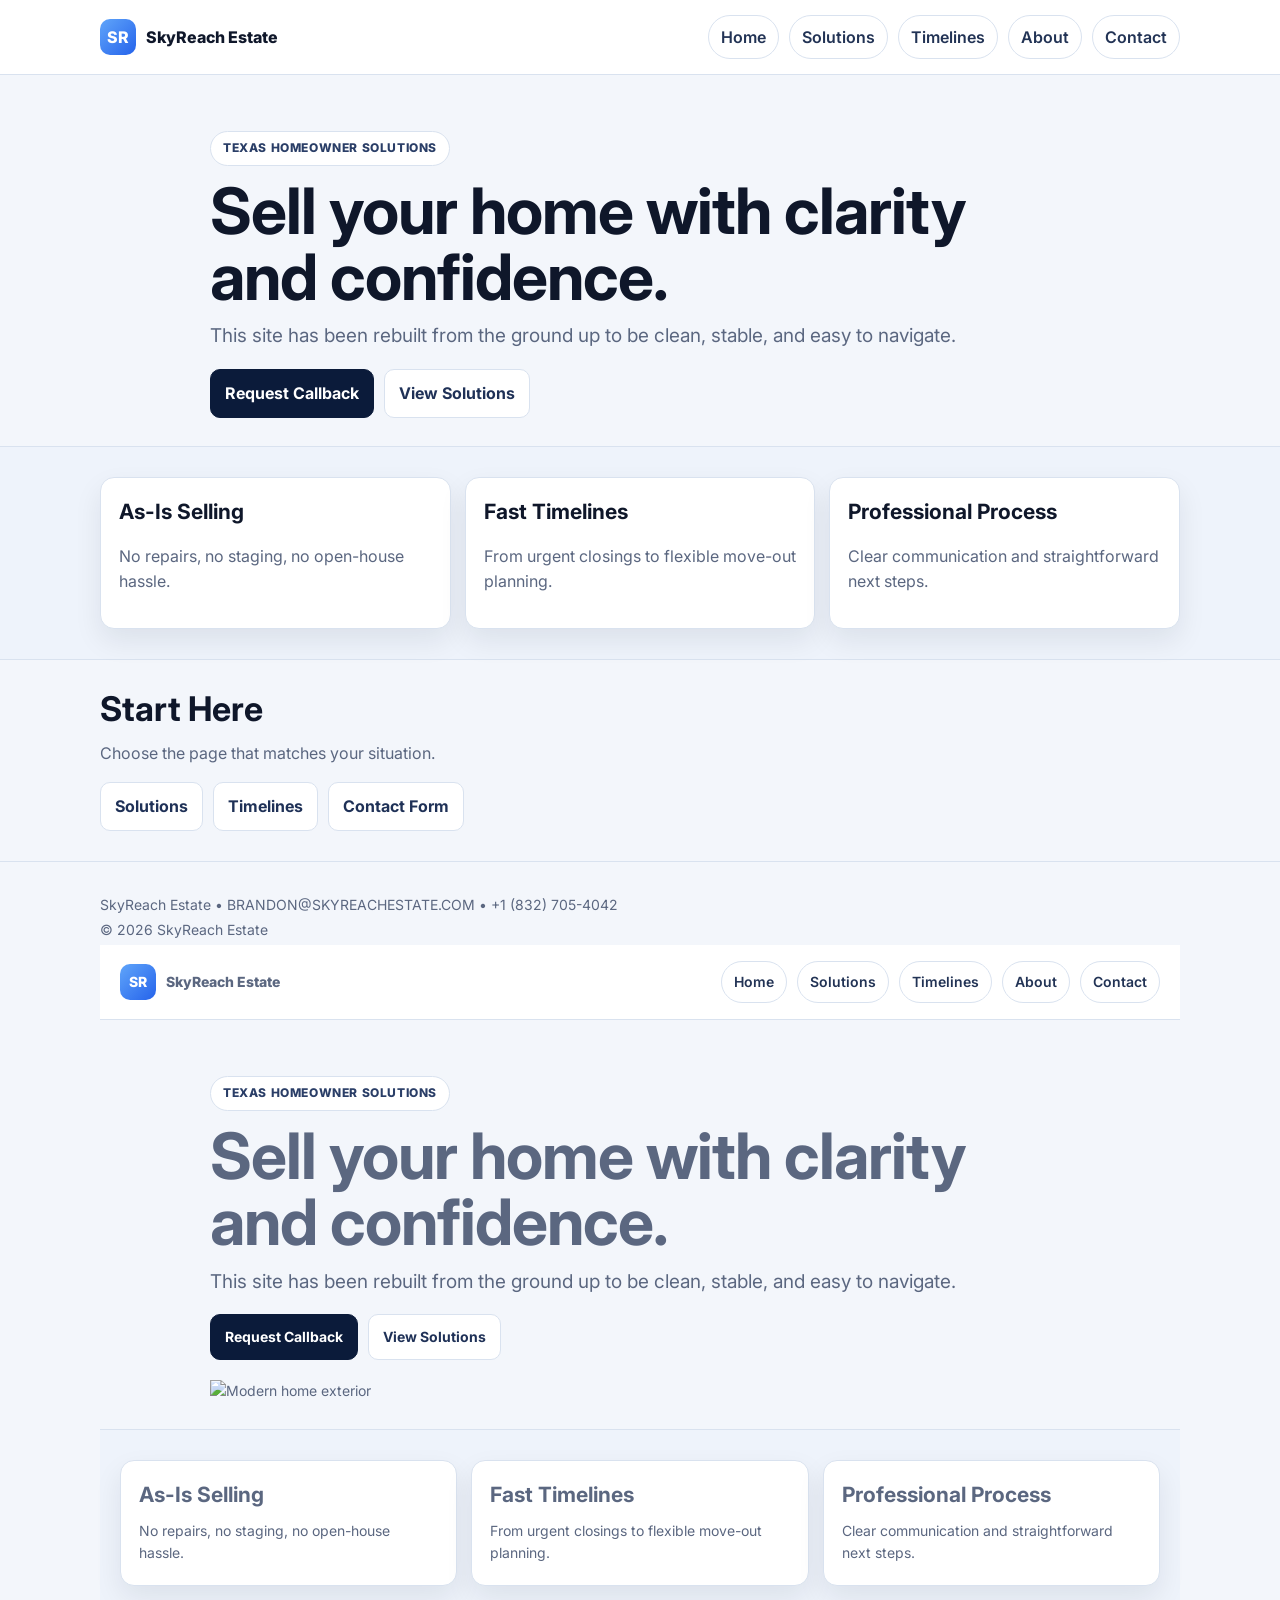
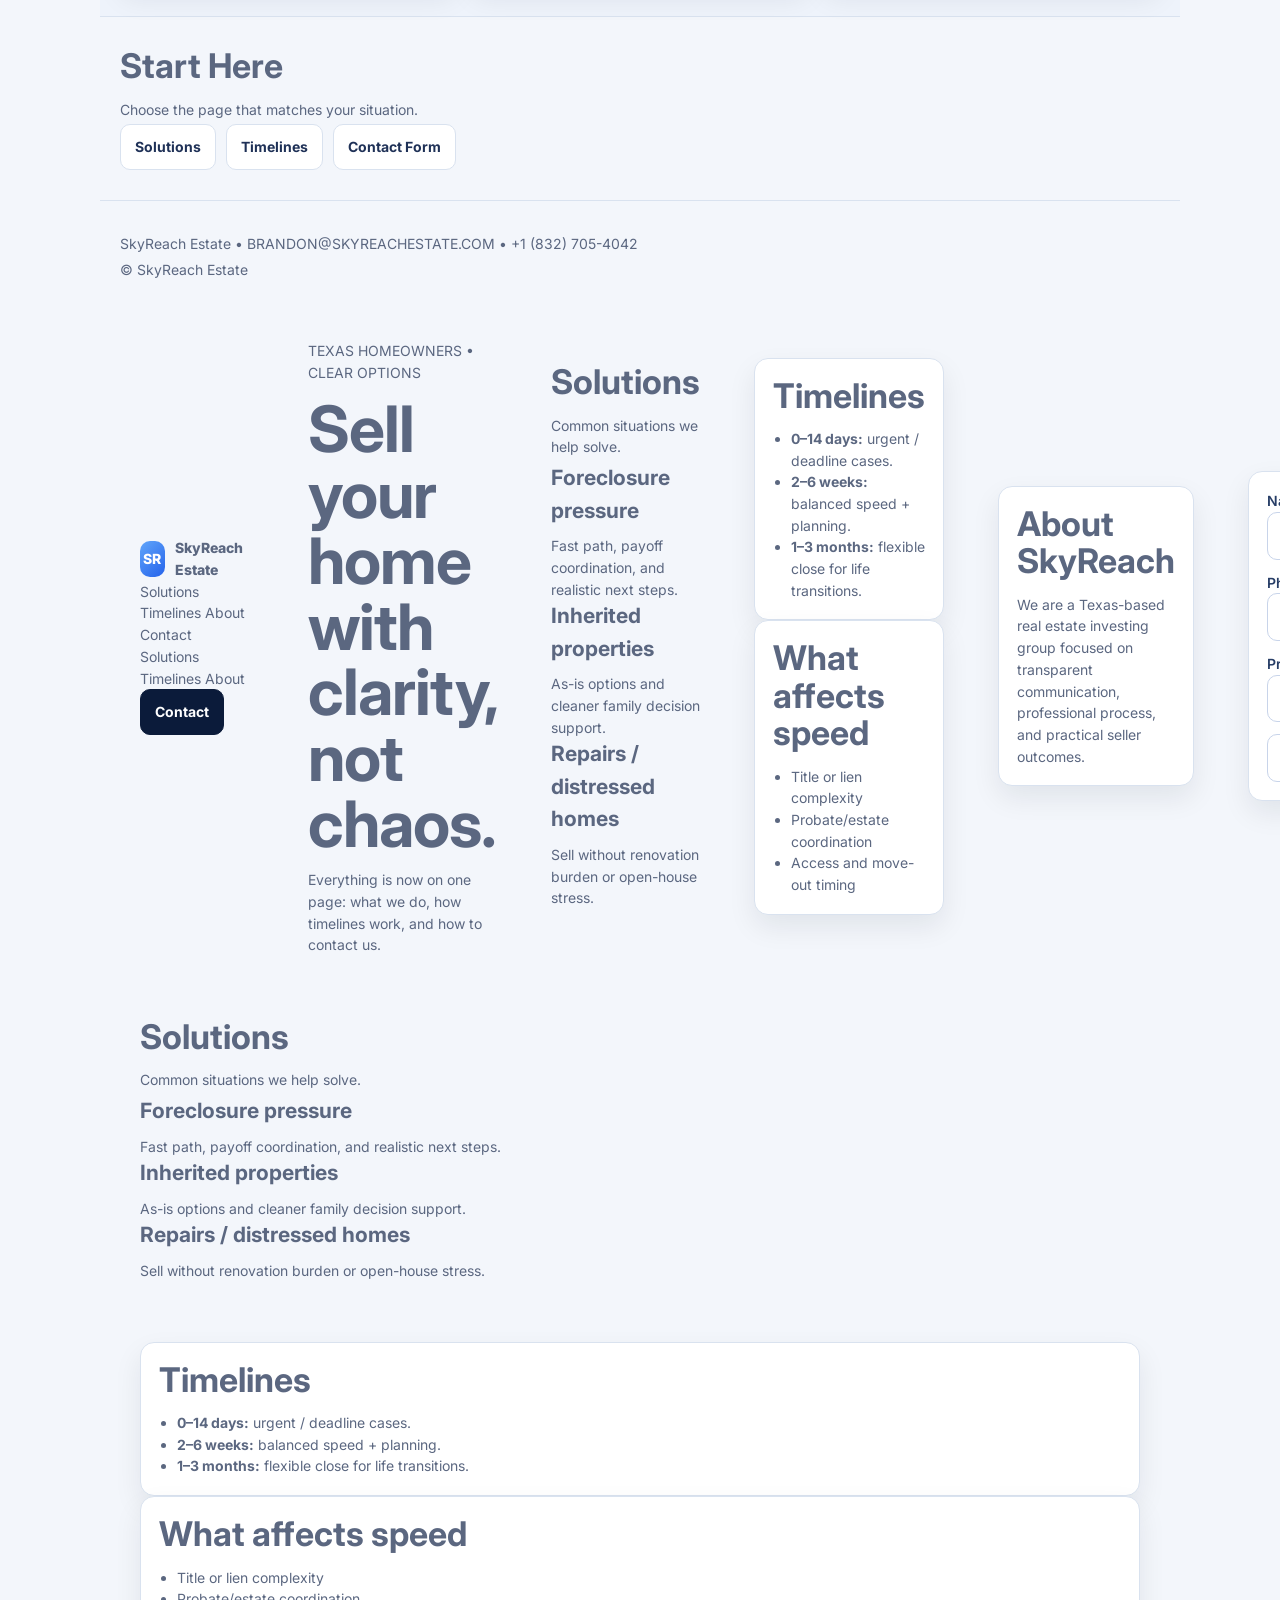
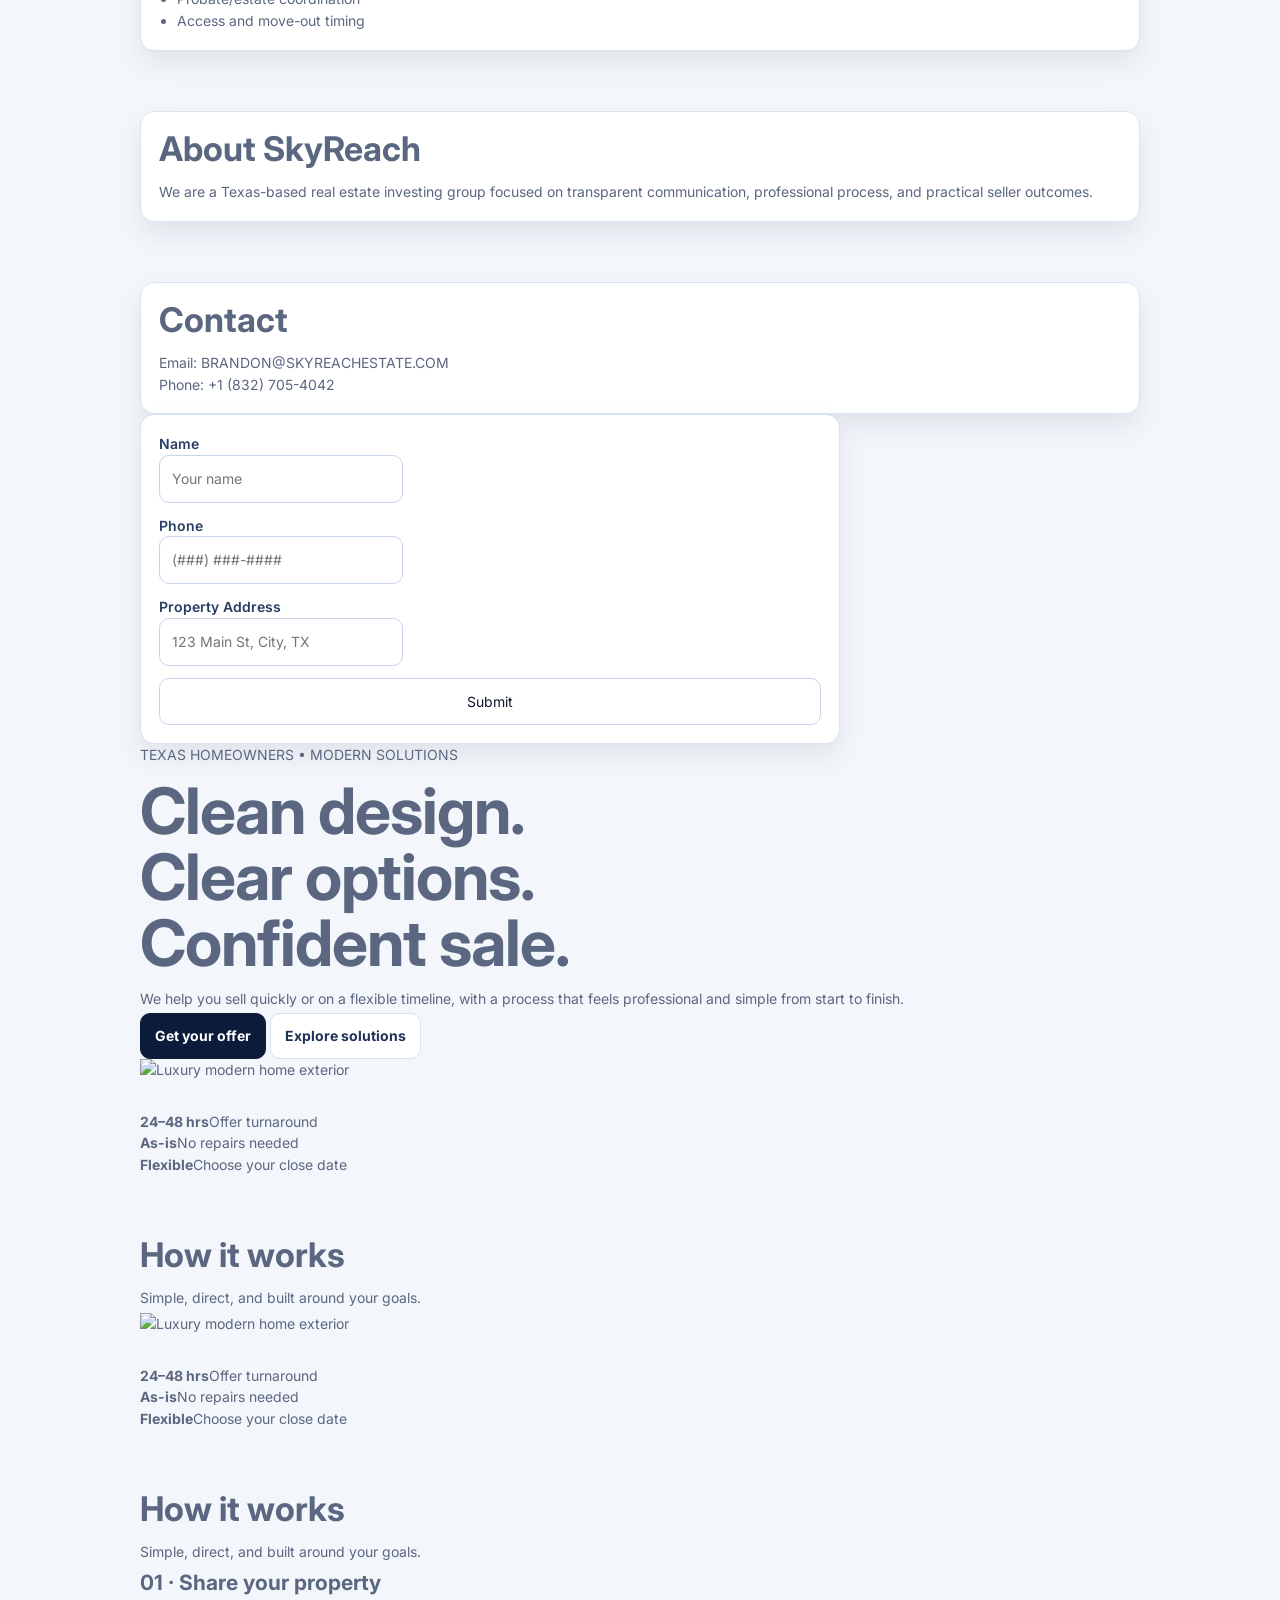
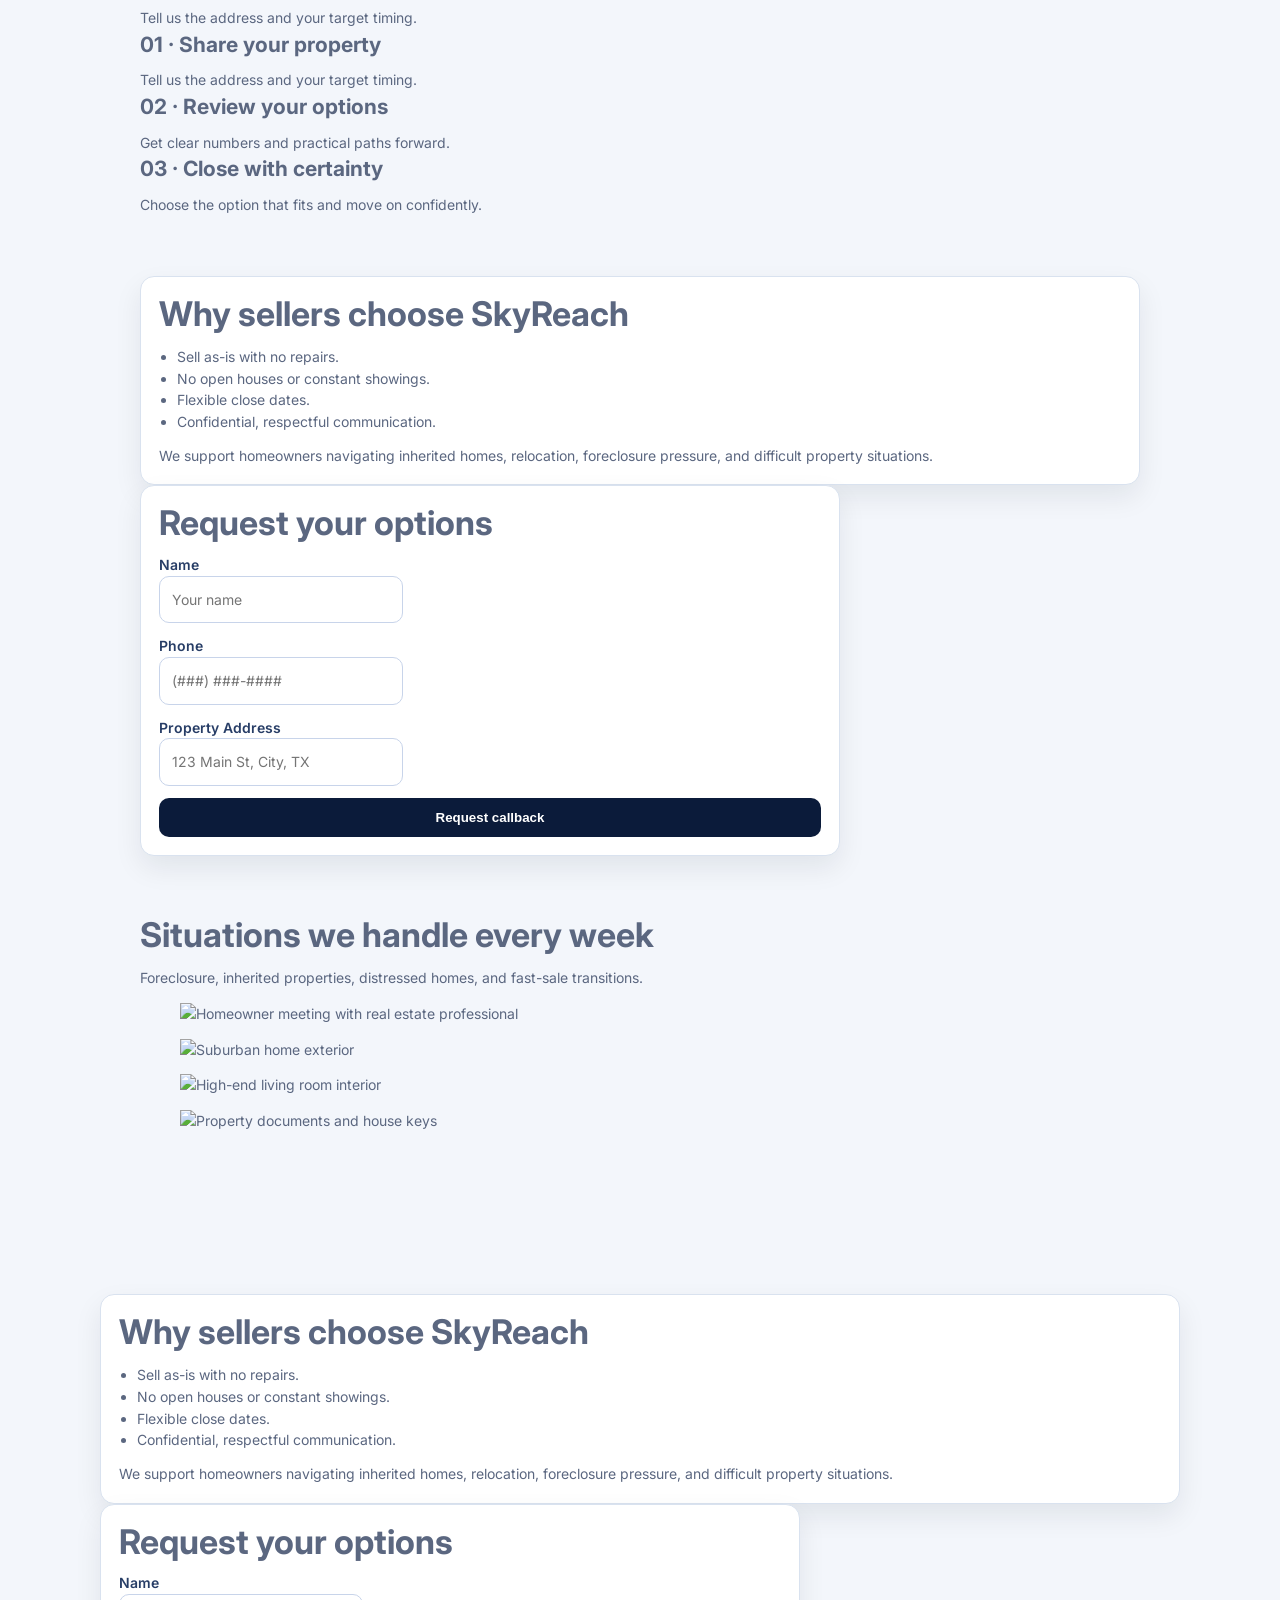
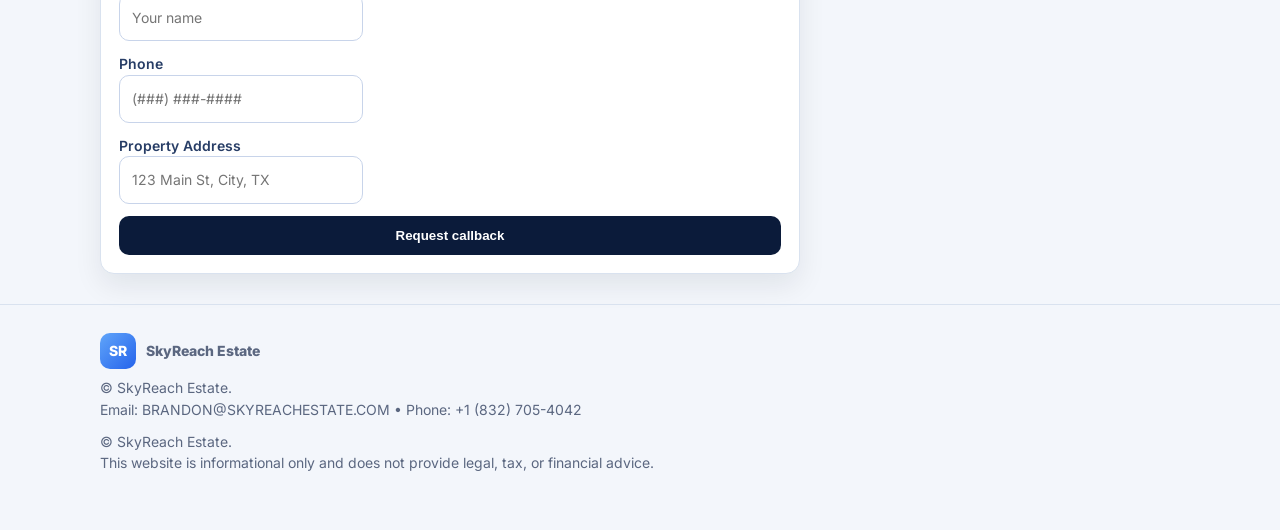
==== index.html @ f084bfe4 "Merge branch 'main' into codex/simplify-navigation-and-enhance-aesthetics-l6brd5" ====
<!doctype html>
<html lang="en">
<head>
  <meta charset="utf-8" />
  <meta name="viewport" content="width=device-width,initial-scale=1" />
  <title>SkyReach Estate | Sell Your Home in Texas</title>
  <meta name="description" content="SkyReach Estate helps Texas homeowners sell with clear options and a professional process." />
  <link rel="stylesheet" href="assets/styles.css" />
</head>
<body>
  <header class="site-header">
    <div class="container nav">
      <a class="brand" href="index.html"><span class="logo">SR</span><span>SkyReach Estate</span></a>
      <nav class="links">
        <a href="index.html">Home</a>
        <a href="solutions.html">Solutions</a>
        <a href="timelines.html">Timelines</a>
        <a href="about.html">About</a>
        <a href="contact.html">Contact</a>
      </nav>
    </div>
  </header>

  <section class="hero">
    <div class="container hero-grid">
      <div>
        <span class="eyebrow">Texas Homeowner Solutions</span>
        <h1>Sell your home with clarity and confidence.</h1>
        <p class="lead">This site has been rebuilt from the ground up to be clean, stable, and easy to navigate.</p>
        <div class="cta" style="margin-top:18px">
          <a class="btn primary" href="contact.html">Request Callback</a>
          <a class="btn" href="solutions.html">View Solutions</a>
        </div>
      </div>
    </div>
  </section>

  <section class="section alt">
    <div class="container grid-3">
      <article class="card"><h3>As-Is Selling</h3><p>No repairs, no staging, no open-house hassle.</p></article>
      <article class="card"><h3>Fast Timelines</h3><p>From urgent closings to flexible move-out planning.</p></article>
      <article class="card"><h3>Professional Process</h3><p>Clear communication and straightforward next steps.</p></article>
    </div>
  </section>

  <section class="section">
    <div class="container">
      <h2>Start Here</h2>
      <p class="sub">Choose the page that matches your situation.</p>
      <div class="cta">
        <a class="btn" href="solutions.html">Solutions</a>
        <a class="btn" href="timelines.html">Timelines</a>
        <a class="btn" href="contact.html">Contact Form</a>
      </div>
    </div>
  </section>

  <footer class="footer">
    <div class="container">
      <p>SkyReach Estate • <a href="mailto:BRANDON@SKYREACHESTATE.COM">BRANDON@SKYREACHESTATE.COM</a> • <a href="tel:+18327054042">+1 (832) 705-4042</a></p>
      <p>© <span id="year"></span> SkyReach Estate</p>
  <link rel="stylesheet" href="assets/styles.css" />
</head>
<body>
  <header class="site-header">
    <div class="container nav">
      <a class="brand" href="index.html"><span class="logo">SR</span><span>SkyReach Estate</span></a>
      <nav class="links">
        <a href="index.html">Home</a>
        <a href="solutions.html">Solutions</a>
        <a href="timelines.html">Timelines</a>
        <a href="about.html">About</a>
        <a href="contact.html">Contact</a>
      </nav>
    </div>
  </header>

  <section class="hero">
    <div class="container hero-grid">
      <div>
        <span class="eyebrow">Texas Homeowner Solutions</span>
        <h1>Sell your home with clarity and confidence.</h1>
        <p class="lead">This site has been rebuilt from the ground up to be clean, stable, and easy to navigate.</p>
        <div class="cta" style="margin-top:18px">
          <a class="btn primary" href="contact.html">Request Callback</a>
          <a class="btn" href="solutions.html">View Solutions</a>
        </div>
      </div>
      <img class="hero-photo" src="https://images.unsplash.com/photo-1600607687920-4e2a09cf159d?auto=format&fit=crop&w=1600&q=80" alt="Modern home exterior" />
    </div>
  </section>

  <section class="section alt">
    <div class="container grid-3">
      <article class="card"><h3>As-Is Selling</h3><p>No repairs, no staging, no open-house hassle.</p></article>
      <article class="card"><h3>Fast Timelines</h3><p>From urgent closings to flexible move-out planning.</p></article>
      <article class="card"><h3>Professional Process</h3><p>Clear communication and straightforward next steps.</p></article>
    </div>
  </section>

  <section class="section">
    <div class="container">
      <h2>Start Here</h2>
      <p class="sub">Choose the page that matches your situation.</p>
      <div class="cta">
        <a class="btn" href="solutions.html">Solutions</a>
        <a class="btn" href="timelines.html">Timelines</a>
        <a class="btn" href="contact.html">Contact Form</a>
      </div>
    </div>
  </section>

  <footer class="footer">
    <div class="container">
      <p>SkyReach Estate • <a href="mailto:BRANDON@SKYREACHESTATE.COM">BRANDON@SKYREACHESTATE.COM</a> • <a href="tel:+18327054042">+1 (832) 705-4042</a></p>
      <p>© <span id="year"></span> SkyReach Estate</p>
  <title>SkyReach Estate | One-Page Home Selling Solutions</title>
  <meta name="description" content="SkyReach Estate helps Texas homeowners with clear one-page guidance for selling, timelines, and contact." />
  <link rel="stylesheet" href="assets/styles.css" />
</head>
<body class="onepage">

  <title>SkyReach Estate | Modern Home Selling in Texas</title>
  <meta name="description" content="SkyReach Estate helps Texas homeowners sell with a modern, clear process and flexible timelines." />
  <link rel="preconnect" href="https://fonts.googleapis.com">
  <link rel="preconnect" href="https://fonts.gstatic.com" crossorigin>
  <link href="https://fonts.googleapis.com/css2?family=Manrope:wght@400;600;700;800&display=swap" rel="stylesheet">
  <link rel="stylesheet" href="assets/styles.css" />
</head>

<body class="home-luxe">
  <div class="nav">
    <div class="container nav-inner">
      <a class="brand" href="#top">
        <div class="logo">SR</div>
        <div>SkyReach Estate</div>
      </a>
      <div class="nav-links onepage-links">
        <a class="pill" href="#solutions">Solutions</a>
        <a class="pill" href="#timelines">Timelines</a>
        <a class="pill" href="#about">About</a>
        <a class="pill" href="#contact">Contact</a>
      <div class="nav-links">
        <a class="pill" href="solutions.html">Solutions</a>
        <a class="pill" href="timelines.html">Timelines</a>
        <a class="pill" href="about.html">About</a>
        <a class="btn primary" href="contact.html">Contact</a>
      </div>
    </div>
  </div>

  <header class="hero" id="top">
    <div class="container onepage-hero">
      <div class="fade-in">
        <div class="kicker"><span class="kicker-dot"></span> TEXAS HOMEOWNERS • CLEAR OPTIONS</div>
        <h1>Sell your home with clarity, not chaos.</h1>
        <p class="sub">Everything is now on one page: what we do, how timelines work, and how to contact us.</p>
      </div>
    </div>
  </header>

<section class="section" id="solutions">
    <div class="container">
      <div class="section-title"><div><h2>Solutions</h2><p>Common situations we help solve.</p></div></div>
      <div class="cards">
        <div class="tile fade-in"><h3>Foreclosure pressure</h3><div class="meta">Fast path, payoff coordination, and realistic next steps.</div></div>
        <div class="tile fade-in"><h3>Inherited properties</h3><div class="meta">As-is options and cleaner family decision support.</div></div>
        <div class="tile fade-in"><h3>Repairs / distressed homes</h3><div class="meta">Sell without renovation burden or open-house stress.</div></div>
      </div>
    </div>
  </section>

  <section class="section" id="timelines">
    <div class="container split">
      <div class="card fade-in">
        <h2>Timelines</h2>
        <ul class="list">
          <li><b>0–14 days:</b> urgent / deadline cases.</li>
          <li><b>2–6 weeks:</b> balanced speed + planning.</li>
          <li><b>1–3 months:</b> flexible close for life transitions.</li>
        </ul>
      </div>
      <div class="card fade-in">
        <h2>What affects speed</h2>
        <ul class="list">
          <li>Title or lien complexity</li>
          <li>Probate/estate coordination</li>
          <li>Access and move-out timing</li>
        </ul>
      </div>
    </div>
  </section>

  <section class="section" id="about">
    <div class="container">
      <div class="card fade-in">
        <h2>About SkyReach</h2>
        <p class="sub" style="margin:0">We are a Texas-based real estate investing group focused on transparent communication, professional process, and practical seller outcomes.</p>
      </div>
    </div>
  </section>

  <section class="section" id="contact">
    <div class="container">
      <form id="get-started" class="card form fade-in" action="https://formspree.io/f/mvzbypqq" method="POST">
        <input type="hidden" name="source" value="SkyReachEstate.com - Homepage" />
        <input type="hidden" name="_subject" value="New Lead - SkyReachEstate.com" />
        <input type="hidden" name="_redirect" value="https://www.skyreachestate.com/thanks.html" />
        <input type="text" name="_gotcha" style="display:none" tabindex="-1" autocomplete="off" />

        <div class="field"><label>Name</label><input required name="name" placeholder="Your name" /></div>
        <div class="field"><label>Phone</label><input required name="phone" placeholder="(###) ###-####" /></div>
        <div class="field"><label>Property Address</label><input required name="address" placeholder="123 Main St, City, TX" /></div>
        <input class="plain-submit" type="submit" value="Submit" />
      </form>
    </div>
  </section>

      <figure class="onepage-photo fade-in">
        <img src="https://images.unsplash.com/photo-1600607687920-4e2a09cf159d?auto=format&fit=crop&w=1800&q=80" alt="Modern home exterior" />
      </figure>
    </div>
  </header>

  <section class="section" id="solutions">
    <div class="container">
      <div class="section-title"><div><h2>Solutions</h2><p>Common situations we help solve.</p></div></div>
      <div class="cards">
        <div class="tile fade-in"><h3>Foreclosure pressure</h3><div class="meta">Fast path, payoff coordination, and realistic next steps.</div></div>
        <div class="tile fade-in"><h3>Inherited properties</h3><div class="meta">As-is options and cleaner family decision support.</div></div>
        <div class="tile fade-in"><h3>Repairs / distressed homes</h3><div class="meta">Sell without renovation burden or open-house stress.</div></div>
      </div>
    </div>
  </section>

  <section class="section" id="timelines">
    <div class="container split">
      <div class="card fade-in">
        <h2>Timelines</h2>
        <ul class="list">
          <li><b>0–14 days:</b> urgent / deadline cases.</li>
          <li><b>2–6 weeks:</b> balanced speed + planning.</li>
          <li><b>1–3 months:</b> flexible close for life transitions.</li>
        </ul>
      </div>
      <div class="card fade-in">
        <h2>What affects speed</h2>
        <ul class="list">
          <li>Title or lien complexity</li>
          <li>Probate/estate coordination</li>
          <li>Access and move-out timing</li>
        </ul>
      </div>
    </div>
  </section>

  <section class="section" id="about">
    <div class="container">
      <div class="card fade-in">
        <h2>About SkyReach</h2>
        <p class="sub" style="margin:0">We are a Texas-based real estate investing group focused on transparent communication, professional process, and practical seller outcomes.</p>
      </div>
    </div>
  </section>

  <section class="section" id="contact">
    <div class="container split">
      <div class="card fade-in">
        <h2>Contact</h2>
        <div class="small">Email: <a href="mailto:BRANDON@SKYREACHESTATE.COM">BRANDON@SKYREACHESTATE.COM</a></div>
        <div class="small">Phone: <a href="tel:+18327054042">+1 (832) 705-4042</a></div>
      </div>

      <form id="get-started" class="card form fade-in" action="https://formspree.io/f/mvzbypqq" method="POST">
        <input type="hidden" name="source" value="SkyReachEstate.com - Homepage" />
        <input type="hidden" name="_subject" value="New Lead - SkyReachEstate.com" />
        <input type="hidden" name="_redirect" value="https://www.skyreachestate.com/thanks.html" />
        <input type="text" name="_gotcha" style="display:none" tabindex="-1" autocomplete="off" />

        <div class="field"><label>Name</label><input required name="name" placeholder="Your name" /></div>
        <div class="field"><label>Phone</label><input required name="phone" placeholder="(###) ###-####" /></div>
        <div class="field"><label>Property Address</label><input required name="address" placeholder="123 Main St, City, TX" /></div>
        <input class="plain-submit" type="submit" value="Submit" />
      </form>
    </div>

  <header class="luxe-hero fade-in" id="top">
    <div class="container luxe-hero-layout">
      <div class="luxe-copy">
        <div class="kicker"><span class="kicker-dot"></span> TEXAS HOMEOWNERS • MODERN SOLUTIONS</div>
        <h1>Clean design.
          <br/>Clear options.
          <br/>Confident sale.</h1>
        <p class="sub">We help you sell quickly or on a flexible timeline, with a process that feels professional and simple from start to finish.</p>
        <div class="luxe-cta-row">
          <a class="btn primary" href="contact.html">Get your offer</a>
          <a class="btn ghost" href="solutions.html">Explore solutions</a>
        </div>
      </div>
      <div class="luxe-image-wrap">
        <img class="luxe-hero-image" src="https://images.unsplash.com/photo-1600607687920-4e2a09cf159d?auto=format&fit=crop&w=1800&q=80" alt="Luxury modern home exterior" />
      </div>
    </div>
  </header>


  <section class="section luxe-stat-strip">
    <div class="container luxe-stats">
      <div><strong>24–48 hrs</strong><span>Offer turnaround</span></div>
      <div><strong>As-is</strong><span>No repairs needed</span></div>
      <div><strong>Flexible</strong><span>Choose your close date</span></div>
    </div>
  </section>

  <section class="section luxe-section">
    <div class="container">
      <div class="section-title">
        <div>
          <h2>How it works</h2>
          <p>Simple, direct, and built around your goals.</p>
        </div>
      </div>
      <div class="luxe-image-wrap">
        <img class="luxe-hero-image" src="https://images.unsplash.com/photo-1600607687920-4e2a09cf159d?auto=format&fit=crop&w=1800&q=80" alt="Luxury modern home exterior" />
      </div>
    </div>
  </header>

  <section class="section luxe-stat-strip">
    <div class="container luxe-stats">
      <div><strong>24–48 hrs</strong><span>Offer turnaround</span></div>
      <div><strong>As-is</strong><span>No repairs needed</span></div>
      <div><strong>Flexible</strong><span>Choose your close date</span></div>
    </div>
  </section>

  <section class="section luxe-section">
    <div class="container">
      <div class="section-title">
        <div>
          <h2>How it works</h2>
          <p>Simple, direct, and built around your goals.</p>
        </div>
      </div>
      <div class="cards">
        <div class="tile fade-in">
          <h3>01 · Share your property</h3>
          <div class="meta">Tell us the address and your target timing.</div>
        </div>
      </div>
      <div class="cards">
        <div class="tile fade-in">
          <h3>01 · Share your property</h3>
          <div class="meta">Tell us the address and your target timing.</div>
        </div>
        <div class="tile fade-in">
          <h3>02 · Review your options</h3>
          <div class="meta">Get clear numbers and practical paths forward.</div>
        </div>
        <div class="tile fade-in">
          <h3>03 · Close with certainty</h3>
          <div class="meta">Choose the option that fits and move on confidently.</div>
        </div>
      </div>
    </div>
  </section>

  <section class="section luxe-section">
    <div class="container split">
      <div class="card fade-in">
        <h2>Why sellers choose SkyReach</h2>
        <ul class="list">
          <li>Sell as-is with no repairs.</li>
          <li>No open houses or constant showings.</li>
          <li>Flexible close dates.</li>
          <li>Confidential, respectful communication.</li>
        </ul>
        <div class="note" style="margin-top:12px">
          We support homeowners navigating inherited homes, relocation, foreclosure pressure, and difficult property situations.
        </div>
      </div>

      <form class="card form fade-in" action="https://formspree.io/f/mvzbypqq" method="POST">
      <form id="get-started" class="card form fade-in" action="https://formspree.io/f/mvzbypqq" method="POST">
        <h2 style="margin:0">Request your options</h2>
        <input type="hidden" name="source" value="SkyReachEstate.com - Homepage" />
        <input type="hidden" name="_subject" value="New Lead - SkyReachEstate.com" />
        <input type="hidden" name="_redirect" value="https://www.skyreachestate.com/thanks.html" />
        <input type="text" name="_gotcha" style="display:none" tabindex="-1" autocomplete="off" />

        <div class="field">
          <label>Name</label>
          <input required name="name" placeholder="Your name" />
        </div>
        <div class="field">
          <label>Phone</label>
          <input required name="phone" placeholder="(###) ###-####" />
        </div>
        <div class="field">
          <label>Property Address</label>
          <input required name="address" placeholder="123 Main St, City, TX" />
        </div>
        <button class="btn primary" type="submit">Request callback</button>
      </form>
    </div>
  </section>

  <section class="section">
    <div class="container">
      <div class="section-title">
        <div>
          <h2>Situations we handle every week</h2>
          <p>Foreclosure, inherited properties, distressed homes, and fast-sale transitions.</p>
        </div>
      </div>
      <div class="pro-gallery">
        <figure class="pro-photo"><img src="https://images.unsplash.com/photo-1560518883-ce09059eeffa?auto=format&fit=crop&w=1600&q=80" alt="Homeowner meeting with real estate professional" /></figure>
        <figure class="pro-photo"><img src="https://images.unsplash.com/photo-1570129477492-45c003edd2be?auto=format&fit=crop&w=1600&q=80" alt="Suburban home exterior" /></figure>
        <figure class="pro-photo"><img src="https://images.unsplash.com/photo-1494526585095-c41746248156?auto=format&fit=crop&w=1600&q=80" alt="High-end living room interior" /></figure>
        <figure class="pro-photo"><img src="https://images.unsplash.com/photo-1582407947304-fd86f028f716?auto=format&fit=crop&w=1600&q=80" alt="Property documents and house keys" /></figure>
      </div>
    </div>
  </section>
        </div>
      </div>
    </div>

  </section>

  <section class="section luxe-section">
    <div class="container split">
      <div class="card fade-in">
        <h2>Why sellers choose SkyReach</h2>
        <ul class="list">
          <li>Sell as-is with no repairs.</li>
          <li>No open houses or constant showings.</li>
          <li>Flexible close dates.</li>
          <li>Confidential, respectful communication.</li>
        </ul>
        <div class="note" style="margin-top:12px">
          We support homeowners navigating inherited homes, relocation, foreclosure pressure, and difficult property situations.
        </div>
      </div>


      <form class="card form fade-in" action="https://formspree.io/f/mvzbypqq" method="POST">
        <h2 style="margin:0">Request your options</h2>
        <input type="hidden" name="source" value="SkyReachEstate.com - Homepage" />
        <input type="hidden" name="_subject" value="New Lead - SkyReachEstate.com" />
        <input type="hidden" name="_redirect" value="https://www.skyreachestate.com/thanks.html" />
        <input type="text" name="_gotcha" style="display:none" tabindex="-1" autocomplete="off" />


        <div class="field">
          <label>Name</label>
          <input required name="name" placeholder="Your name" />
        </div>
        <div class="field">
          <label>Phone</label>
          <input required name="phone" placeholder="(###) ###-####" />
        </div>
        <div class="field">
          <label>Property Address</label>
          <input required name="address" placeholder="123 Main St, City, TX" />
        </div>
        <button class="btn primary" type="submit">Request callback</button>
      </form>
    </div>
  </section>

  <footer class="footer">
    <div class="container cols">
      <div>
        <div class="brand" style="margin-bottom:8px"><div class="logo">SR</div><div>SkyReach Estate</div></div>
        <div class="small">© <span id="year"></span> SkyReach Estate.</div>
        <div class="small">Email: <a href="mailto:BRANDON@SKYREACHESTATE.COM">BRANDON@SKYREACHESTATE.COM</a> • Phone: <a href="tel:+18327054042">+1 (832) 705-4042</a></div>
        <div class="small" style="margin-top:10px">© <span id="year"></span> SkyReach Estate.</div>
      </div>
      <div class="small">This website is informational only and does not provide legal, tax, or financial advice.</div>
    </div>
  </footer>

  <script src="assets/site.js"></script>
</body>
</html>
---- assets/styles.css ----
@import url("https://fonts.googleapis.com/css2?family=Inter:wght@400;500;600;700;800&display=swap");

:root{
  --bg:#f3f6fb;
  --surface:#ffffff;
  --text:#0f172a;
  --muted:#5b6780;
  --line:#d9e2ef;
  --brand:#0b1b3a;
  --accent:#2563eb;
  --radius:14px;
  --shadow:0 12px 28px rgba(15,23,42,.08);
@import url("https://fonts.googleapis.com/css2?family=Manrope:wght@400;600;700;800&display=swap");

:root{

  --bg:#0b1020;
  --bg-soft:#111a31;
  --surface:#ffffff;
  --surface-soft:#f3f6fb;
  --text:#0f172a;
  --muted:#5f6f8e;
  --line:#dbe3f2;
  --primary:#111827;
  --primary-2:#2563eb;
  --radius:16px;
  --shadow:0 20px 45px rgba(15,23,42,.10);
}
*{box-sizing:border-box}
html,body{margin:0;padding:0}
body{font-family:'Inter',system-ui,-apple-system,Segoe UI,Roboto,Arial,sans-serif;background:var(--bg);color:var(--text);line-height:1.55}
a{text-decoration:none;color:inherit}
img{max-width:100%;display:block}
.container{max-width:1120px;margin:0 auto;padding:0 20px}

.site-header{position:sticky;top:0;z-index:30;background:rgba(255,255,255,.95);backdrop-filter: blur(8px);border-bottom:1px solid var(--line)}
.nav{min-height:74px;display:flex;align-items:center;justify-content:space-between;gap:14px}
.brand{display:flex;align-items:center;gap:10px;font-weight:800}
.logo{width:36px;height:36px;border-radius:10px;display:grid;place-items:center;background:linear-gradient(135deg,#60a5fa,#2563eb);color:#fff;font-weight:800}
.links{display:flex;align-items:center;gap:10px;flex-wrap:wrap}
.links a{padding:9px 12px;border:1px solid var(--line);border-radius:999px;background:#fff;color:#223355;font-weight:600}
.links a:hover{border-color:#bfcce4}

.hero{padding:56px 0 28px}
.hero-grid{display:grid;grid-template-columns:1fr;gap:20px;align-items:start;max-width:900px}
.eyebrow{display:inline-block;padding:7px 12px;border-radius:999px;border:1px solid var(--line);background:#fff;color:#2a3e67;font-size:12px;font-weight:800;letter-spacing:.05em;text-transform:uppercase}
h1{font-size:clamp(36px,5.2vw,64px);line-height:1.03;letter-spacing:-1px;margin:12px 0}
.lead{font-size:19px;color:var(--muted);margin:0}

.section{padding:30px 0}
.section.alt{background:#eef3fb;border-top:1px solid var(--line);border-bottom:1px solid var(--line)}
h2{font-size:34px;line-height:1.1;margin:0 0 14px}
h3{margin:0 0 8px;font-size:21px}
.sub{margin:0 0 16px;color:var(--muted)}
.grid-3{display:grid;grid-template-columns:repeat(3,1fr);gap:14px}
.grid-2{display:grid;grid-template-columns:repeat(2,1fr);gap:14px}
.card{background:var(--surface);border:1px solid var(--line);border-radius:var(--radius);box-shadow:var(--shadow);padding:18px}
.card p,.list{color:var(--muted)}
.list{padding-left:18px;margin:10px 0 0}

.form{display:grid;gap:12px;max-width:700px}
.form label{display:grid;gap:6px;font-weight:600;font-size:14px;color:#273d66}
.form input,.form select,.form textarea{padding:12px;border-radius:10px;border:1px solid #c8d4ea;background:#fff;color:var(--text);font:inherit}
.form textarea{min-height:120px;resize:vertical}
.form button{padding:12px 14px;border:0;border-radius:10px;background:var(--brand);color:#fff;font-weight:800;cursor:pointer}
.form button:hover{background:#08132b}

.cta{display:flex;gap:10px;flex-wrap:wrap}
.btn{display:inline-flex;align-items:center;justify-content:center;padding:11px 14px;border-radius:10px;font-weight:700;border:1px solid var(--line);background:#fff;color:#1f3157}
.btn.primary{background:var(--brand);border-color:var(--brand);color:#fff}

.footer{padding:28px 0;border-top:1px solid var(--line);color:var(--muted);font-size:14px}
.footer p{margin:4px 0}

@media (max-width:920px){
  .hero-grid,.grid-3,.grid-2{grid-template-columns:1fr}
img{max-width:100%;display:block}
.container{max-width:1120px;margin:0 auto;padding:0 20px}

.site-header{position:sticky;top:0;z-index:30;background:rgba(255,255,255,.95);backdrop-filter: blur(8px);border-bottom:1px solid var(--line)}
.nav{min-height:74px;display:flex;align-items:center;justify-content:space-between;gap:14px}
.brand{display:flex;align-items:center;gap:10px;font-weight:800}
.logo{width:36px;height:36px;border-radius:10px;display:grid;place-items:center;background:linear-gradient(135deg,#60a5fa,#2563eb);color:#fff;font-weight:800}
.links{display:flex;align-items:center;gap:10px;flex-wrap:wrap}
.links a{padding:9px 12px;border:1px solid var(--line);border-radius:999px;background:#fff;color:#223355;font-weight:600}
.links a:hover{border-color:#bfcce4}

.hero{padding:56px 0 28px}
.hero-grid{display:grid;grid-template-columns:1.05fr .95fr;gap:28px;align-items:center}
.eyebrow{display:inline-block;padding:7px 12px;border-radius:999px;border:1px solid var(--line);background:#fff;color:#2a3e67;font-size:12px;font-weight:800;letter-spacing:.05em;text-transform:uppercase}
h1{font-size:clamp(36px,5.2vw,64px);line-height:1.03;letter-spacing:-1px;margin:12px 0}
.lead{font-size:19px;color:var(--muted);margin:0}
.hero-photo{border-radius:18px;border:1px solid var(--line);box-shadow:var(--shadow);height:380px;object-fit:cover}

.section{padding:30px 0}
.section.alt{background:#eef3fb;border-top:1px solid var(--line);border-bottom:1px solid var(--line)}
h2{font-size:34px;line-height:1.1;margin:0 0 14px}
h3{margin:0 0 8px;font-size:21px}
.sub{margin:0 0 16px;color:var(--muted)}
.grid-3{display:grid;grid-template-columns:repeat(3,1fr);gap:14px}
.grid-2{display:grid;grid-template-columns:repeat(2,1fr);gap:14px}
.card{background:var(--surface);border:1px solid var(--line);border-radius:var(--radius);box-shadow:var(--shadow);padding:18px}
.card p,.list{color:var(--muted)}
.list{padding-left:18px;margin:10px 0 0}

.form{display:grid;gap:12px;max-width:700px}
.form label{display:grid;gap:6px;font-weight:600;font-size:14px;color:#273d66}
.form input,.form select,.form textarea{padding:12px;border-radius:10px;border:1px solid #c8d4ea;background:#fff;color:var(--text);font:inherit}
.form textarea{min-height:120px;resize:vertical}
.form button{padding:12px 14px;border:0;border-radius:10px;background:var(--brand);color:#fff;font-weight:800;cursor:pointer}
.form button:hover{background:#08132b}

.cta{display:flex;gap:10px;flex-wrap:wrap}
.btn{display:inline-flex;align-items:center;justify-content:center;padding:11px 14px;border-radius:10px;font-weight:700;border:1px solid var(--line);background:#fff;color:#1f3157}
.btn.primary{background:var(--brand);border-color:var(--brand);color:#fff}

.footer{padding:28px 0;border-top:1px solid var(--line);color:var(--muted);font-size:14px}
.footer p{margin:4px 0}

@media (max-width:920px){
  .hero-grid,.grid-3,.grid-2{grid-template-columns:1fr}
  .hero-photo{height:290px}
body{

  font-family:'Manrope',ui-sans-serif,system-ui,-apple-system,Segoe UI,Roboto,Helvetica,Arial,sans-serif;
  color:var(--text);
  background:var(--surface-soft);
  line-height:1.55;
}
a{color:inherit;text-decoration:none}
img{max-width:100%;display:block}
.container{max-width:1160px;margin:0 auto;padding:24px}
.small{font-size:13px;color:var(--muted)}

.nav{position:sticky;top:0;z-index:50;background:rgba(255,255,255,.9);backdrop-filter: blur(8px);border-bottom:1px solid var(--line)}
.nav-inner{display:flex;align-items:center;justify-content:space-between;gap:14px}
.brand{display:flex;align-items:center;gap:12px;font-weight:800}
.logo{width:36px;height:36px;border-radius:10px;background:linear-gradient(135deg,#60a5fa,#2563eb);display:grid;place-items:center;color:#fff;font-weight:900}
.nav-links{display:flex;align-items:center;gap:12px;flex-wrap:wrap}
.pill{padding:10px 13px;border-radius:999px;border:1px solid var(--line);background:#fff;font-weight:600;color:#223153}
.pill:hover{border-color:#c8d5ef}

.btn{display:inline-flex;align-items:center;justify-content:center;padding:12px 16px;border-radius:12px;border:1px solid transparent;font-weight:800;cursor:pointer}
.btn.primary{background:var(--primary);color:#fff}
.btn.primary:hover{background:#000}
.btn.ghost{background:#fff;color:#1e2b4a;border-color:var(--line)}

.hero{padding:46px 0 14px}
h1{font-size:clamp(38px,5.4vw,68px);line-height:1.02;letter-spacing:-1px;margin:0 0 12px}
h2{font-size:clamp(24px,3vw,36px);margin:0 0 10px;letter-spacing:-.4px}
h3{margin:0 0 8px;font-size:20px}
.sub{color:var(--muted);font-size:clamp(16px,1.8vw,20px);margin:0 0 18px}

.kicker{display:inline-flex;align-items:center;gap:8px;color:#213257;font-weight:800;border:1px solid var(--line);border-radius:999px;padding:8px 12px;background:#fff}
.kicker-dot{width:8px;height:8px;border-radius:99px;background:linear-gradient(135deg,#60a5fa,#2563eb)}


.hero{padding:46px 0 14px}
h1{font-size:clamp(38px,5.4vw,68px);line-height:1.02;letter-spacing:-1px;margin:0 0 12px}
h2{font-size:clamp(24px,3vw,36px);margin:0 0 10px;letter-spacing:-.4px}
h3{margin:0 0 8px;font-size:20px}
.sub{color:var(--muted);font-size:clamp(16px,1.8vw,20px);margin:0 0 18px}

.kicker{display:inline-flex;align-items:center;gap:8px;color:#213257;font-weight:800;border:1px solid var(--line);border-radius:999px;padding:8px 12px;background:#fff}
.kicker-dot{width:8px;height:8px;border-radius:99px;background:linear-gradient(135deg,#60a5fa,#2563eb)}


.btn{display:inline-flex;align-items:center;justify-content:center;padding:12px 16px;border-radius:12px;border:1px solid transparent;font-weight:800;cursor:pointer}
.btn.primary{background:var(--primary);color:#fff}
.btn.primary:hover{background:#000}
.btn.ghost{background:#fff;color:#1e2b4a;border-color:var(--line)}


.hero{padding:46px 0 14px}
h1{font-size:clamp(38px,5.4vw,68px);line-height:1.02;letter-spacing:-1px;margin:0 0 12px}
h2{font-size:clamp(24px,3vw,36px);margin:0 0 10px;letter-spacing:-.4px}
h3{margin:0 0 8px;font-size:20px}
.sub{color:var(--muted);font-size:clamp(16px,1.8vw,20px);margin:0 0 18px}

.kicker{display:inline-flex;align-items:center;gap:8px;color:#213257;font-weight:800;border:1px solid var(--line);border-radius:999px;padding:8px 12px;background:#fff}
.kicker-dot{width:8px;height:8px;border-radius:99px;background:linear-gradient(135deg,#60a5fa,#2563eb)}

.grid{display:grid;grid-template-columns:1.1fr .9fr;gap:24px}
.split{display:grid;grid-template-columns:1fr 1fr;gap:16px}
.cards{display:grid;grid-template-columns:repeat(3,1fr);gap:14px}
@media (max-width:980px){.grid,.split{grid-template-columns:1fr}.cards{grid-template-columns:1fr 1fr}}
@media (max-width:640px){.cards{grid-template-columns:1fr}}

.section{padding:26px 0}
.section-title{display:flex;align-items:flex-end;justify-content:space-between;gap:14px;margin-bottom:14px}
.section-title p{margin:0;color:var(--muted)}

.card,.tile{background:var(--surface);border:1px solid var(--line);border-radius:var(--radius);box-shadow:var(--shadow)}
.card{padding:22px}
.tile{padding:18px}
.tile .meta{color:var(--muted);font-size:14px}

.list{margin:10px 0 0;padding-left:18px;color:var(--muted)}
.list li{margin:6px 0}
.note{border:1px solid #d8e2f5;background:#f8fbff;border-radius:14px;padding:14px;color:#4c5f84}

.form{display:grid;gap:12px}
.field{display:grid;gap:6px}
label{font-weight:800;font-size:13px;color:#2b416e}
input,select,textarea{width:100%;padding:12px;border-radius:12px;border:1px solid #c8d3eb;background:#fff;color:var(--text);outline:none}
textarea{min-height:120px;resize:vertical}
input:focus,select:focus,textarea:focus{border-color:#4f83ff}
.form-row{display:grid;grid-template-columns:1fr 1fr;gap:12px}
@media (max-width:640px){.form-row{grid-template-columns:1fr}}

.footer{padding:26px 0;border-top:1px solid var(--line);color:var(--muted)}
.footer .cols{display:grid;grid-template-columns:1.2fr .8fr;gap:16px}
@media (max-width:860px){.footer .cols{grid-template-columns:1fr}}

.fade-in{opacity:1;transform:none}
.fade-in.show{opacity:1;transform:none}
.callout{display:flex;flex-direction:column;gap:12px;padding:18px;border-radius:var(--radius);border:1px solid #c9d7f4;background:#eef4ff}

/* Homepage specific modern layout */
.home-luxe .luxe-hero{padding:34px 0 8px}
.luxe-hero-layout{display:grid;grid-template-columns:1.05fr .95fr;gap:34px;align-items:center}
.luxe-image-wrap{border-radius:24px;overflow:hidden;box-shadow:0 24px 70px rgba(15,23,42,.18)}
.luxe-hero-image{width:100%;height:min(52vh,500px);object-fit:cover}
.luxe-cta-row{margin-top:18px;display:flex;gap:12px;flex-wrap:wrap}


.footer{padding:26px 0;border-top:1px solid var(--line);color:var(--muted)}
.footer .cols{display:grid;grid-template-columns:1.2fr .8fr;gap:16px}
@media (max-width:860px){.footer .cols{grid-template-columns:1fr}}

.fade-in{opacity:1;transform:none}
.fade-in.show{opacity:1;transform:none}
.callout{display:flex;flex-direction:column;gap:12px;padding:18px;border-radius:var(--radius);border:1px solid #c9d7f4;background:#eef4ff}

/* Homepage specific modern layout */
.home-luxe .luxe-hero{padding:34px 0 8px}
.luxe-hero-layout{display:grid;grid-template-columns:1.05fr .95fr;gap:34px;align-items:center}
.luxe-image-wrap{border-radius:24px;overflow:hidden;box-shadow:0 24px 70px rgba(15,23,42,.18)}
.luxe-hero-image{width:100%;height:min(52vh,500px);object-fit:cover}
.luxe-cta-row{margin-top:18px;display:flex;gap:12px;flex-wrap:wrap}

.luxe-stat-strip{padding-top:12px;padding-bottom:8px}
.luxe-stats{display:grid;grid-template-columns:repeat(3,1fr);gap:12px}
.luxe-stats>div{background:#fff;border:1px solid var(--line);border-radius:14px;padding:14px 16px;display:flex;flex-direction:column;gap:4px}
.luxe-stats strong{font-size:20px;color:#0f172a}
.luxe-stats span{font-size:13px;color:#5a6a8b}

@media (max-width:980px){
  .luxe-hero-layout{grid-template-columns:1fr}
  .luxe-hero-image{height:330px}
  .luxe-stats{grid-template-columns:1fr}
}


/* Consistency + grouped navigation */
.nav-links{gap:10px;flex-wrap:nowrap}
.nav-links a{white-space:nowrap}

.page-hero h1{max-width:900px}
.page-hero .sub{max-width:760px}

@media (max-width:980px){
  .nav-inner{align-items:flex-start}
  .nav-links{width:100%;overflow-x:auto;padding-bottom:6px}
}


}


/* Consistency + grouped navigation */
.nav-links{gap:10px;flex-wrap:nowrap}
.nav-links a{white-space:nowrap}

.page-hero h1{max-width:900px}
.page-hero .sub{max-width:760px}

@media (max-width:980px){
  .nav-inner{align-items:flex-start}
  .nav-links{width:100%;overflow-x:auto;padding-bottom:6px}
}


.fade-in{opacity:0;transform:translateY(8px);transition:opacity .45s ease,transform .45s ease}
.fade-in.show{opacity:1;transform:none}
.callout{display:flex;flex-direction:column;gap:12px;padding:18px;border-radius:var(--radius);border:1px solid #c9d7f4;background:#eef4ff}

/* Homepage specific modern layout */
.home-luxe .luxe-hero{padding:34px 0 8px}
.luxe-hero-layout{display:grid;grid-template-columns:1.05fr .95fr;gap:34px;align-items:center}
.luxe-image-wrap{border-radius:24px;overflow:hidden;box-shadow:0 24px 70px rgba(15,23,42,.18)}
.luxe-hero-image{width:100%;height:min(52vh,500px);object-fit:cover}
.luxe-cta-row{margin-top:18px;display:flex;gap:12px;flex-wrap:wrap}

.luxe-stat-strip{padding-top:12px;padding-bottom:8px}
.luxe-stats{display:grid;grid-template-columns:repeat(3,1fr);gap:12px}
.luxe-stats>div{background:#fff;border:1px solid var(--line);border-radius:14px;padding:14px 16px;display:flex;flex-direction:column;gap:4px}
.luxe-stats strong{font-size:20px;color:#0f172a}
.luxe-stats span{font-size:13px;color:#5a6a8b}

@media (max-width:980px){
  .luxe-hero-layout{grid-template-columns:1fr}
  .luxe-hero-image{height:330px}
  .luxe-stats{grid-template-columns:1fr}
}


/* Consistency + grouped navigation */
.nav-links{gap:10px;flex-wrap:nowrap}
.nav-links a{white-space:nowrap}

.page-hero h1{max-width:900px}
.page-hero .sub{max-width:760px}

@media (max-width:980px){
  .nav-inner{align-items:flex-start}
  .nav-links{width:100%;overflow-x:auto;padding-bottom:6px}

.card,.tile{background:var(--surface);border:1px solid var(--line);border-radius:var(--radius);box-shadow:var(--shadow)}
.card{padding:22px}
.tile{padding:18px}
.tile .meta{color:var(--muted);font-size:14px}


.list{margin:10px 0 0;padding-left:18px;color:var(--muted)}
.list li{margin:6px 0}
.note{border:1px solid #d8e2f5;background:#f8fbff;border-radius:14px;padding:14px;color:#4c5f84}


.form{display:grid;gap:12px}
.field{display:grid;gap:6px}
label{font-weight:800;font-size:13px;color:#2b416e}
input,select,textarea{width:100%;padding:12px;border-radius:12px;border:1px solid #c8d3eb;background:#fff;color:var(--text);outline:none}
textarea{min-height:120px;resize:vertical}
input:focus,select:focus,textarea:focus{border-color:#4f83ff}
.form-row{display:grid;grid-template-columns:1fr 1fr;gap:12px}
@media (max-width:640px){.form-row{grid-template-columns:1fr}}

.footer{padding:26px 0;border-top:1px solid var(--line);color:var(--muted)}
.footer .cols{display:grid;grid-template-columns:1.2fr .8fr;gap:16px}
@media (max-width:860px){.footer .cols{grid-template-columns:1fr}}

.fade-in{opacity:0;transform:translateY(8px);transition:opacity .45s ease,transform .45s ease}
.fade-in.show{opacity:1;transform:none}
.callout{display:flex;flex-direction:column;gap:12px;padding:18px;border-radius:var(--radius);border:1px solid #c9d7f4;background:#eef4ff}

/* Homepage specific modern layout */
.home-luxe .luxe-hero{padding:34px 0 8px}
.luxe-hero-layout{display:grid;grid-template-columns:1.05fr .95fr;gap:34px;align-items:center}
.luxe-image-wrap{border-radius:24px;overflow:hidden;box-shadow:0 24px 70px rgba(15,23,42,.18)}
.luxe-hero-image{width:100%;height:min(52vh,500px);object-fit:cover}
.luxe-cta-row{margin-top:18px;display:flex;gap:12px;flex-wrap:wrap}

.luxe-stat-strip{padding-top:12px;padding-bottom:8px}
.luxe-stats{display:grid;grid-template-columns:repeat(3,1fr);gap:12px}
.luxe-stats>div{background:#fff;border:1px solid var(--line);border-radius:14px;padding:14px 16px;display:flex;flex-direction:column;gap:4px}
.luxe-stats strong{font-size:20px;color:#0f172a}
.luxe-stats span{font-size:13px;color:#5a6a8b}

@media (max-width:980px){
  .luxe-hero-layout{grid-template-columns:1fr}
  .luxe-hero-image{height:330px}
  .luxe-stats{grid-template-columns:1fr}
}


.pro-gallery{display:grid;grid-template-columns:repeat(4,1fr);gap:14px}
.pro-gallery.two-up{grid-template-columns:1fr 1fr}
.pro-photo{margin:0;border-radius:18px;overflow:hidden;border:1px solid var(--line);box-shadow:var(--shadow);background:#fff}
.pro-photo img{width:100%;height:260px;object-fit:cover}
@media (max-width:980px){.pro-gallery{grid-template-columns:1fr 1fr}.pro-gallery.two-up{grid-template-columns:1fr}.pro-photo img{height:220px}}
@media (max-width:640px){.pro-gallery{grid-template-columns:1fr}}

/* one-page mode */
.onepage .onepage-links{gap:8px}
.onepage .hero{padding:34px 0 8px}
.onepage-hero{display:grid;grid-template-columns:1.05fr .95fr;gap:24px;align-items:center}
.onepage-photo{margin:0;border-radius:18px;overflow:hidden;border:1px solid var(--line);box-shadow:var(--shadow)}
.onepage-photo img{width:100%;height:360px;object-fit:cover}
.onepage .btn{display:none}
.plain-submit{border:1px solid #c8d3eb;background:#fff;border-radius:10px;padding:10px 12px;font-weight:700}
@media (max-width:980px){.onepage-hero{grid-template-columns:1fr}.onepage-photo img{height:280px}}

.onepage .nav-links{display:flex}
.onepage-hero{grid-template-columns:1fr;max-width:920px}
---- assets/styles.css ----
@import url("https://fonts.googleapis.com/css2?family=Inter:wght@400;500;600;700;800&display=swap");

:root{
  --bg:#f3f6fb;
  --surface:#ffffff;
  --text:#0f172a;
  --muted:#5b6780;
  --line:#d9e2ef;
  --brand:#0b1b3a;
  --accent:#2563eb;
  --radius:14px;
  --shadow:0 12px 28px rgba(15,23,42,.08);
@import url("https://fonts.googleapis.com/css2?family=Manrope:wght@400;600;700;800&display=swap");

:root{

  --bg:#0b1020;
  --bg-soft:#111a31;
  --surface:#ffffff;
  --surface-soft:#f3f6fb;
  --text:#0f172a;
  --muted:#5f6f8e;
  --line:#dbe3f2;
  --primary:#111827;
  --primary-2:#2563eb;
  --radius:16px;
  --shadow:0 20px 45px rgba(15,23,42,.10);
}
*{box-sizing:border-box}
html,body{margin:0;padding:0}
body{font-family:'Inter',system-ui,-apple-system,Segoe UI,Roboto,Arial,sans-serif;background:var(--bg);color:var(--text);line-height:1.55}
a{text-decoration:none;color:inherit}
img{max-width:100%;display:block}
.container{max-width:1120px;margin:0 auto;padding:0 20px}

.site-header{position:sticky;top:0;z-index:30;background:rgba(255,255,255,.95);backdrop-filter: blur(8px);border-bottom:1px solid var(--line)}
.nav{min-height:74px;display:flex;align-items:center;justify-content:space-between;gap:14px}
.brand{display:flex;align-items:center;gap:10px;font-weight:800}
.logo{width:36px;height:36px;border-radius:10px;display:grid;place-items:center;background:linear-gradient(135deg,#60a5fa,#2563eb);color:#fff;font-weight:800}
.links{display:flex;align-items:center;gap:10px;flex-wrap:wrap}
.links a{padding:9px 12px;border:1px solid var(--line);border-radius:999px;background:#fff;color:#223355;font-weight:600}
.links a:hover{border-color:#bfcce4}

.hero{padding:56px 0 28px}
.hero-grid{display:grid;grid-template-columns:1fr;gap:20px;align-items:start;max-width:900px}
.eyebrow{display:inline-block;padding:7px 12px;border-radius:999px;border:1px solid var(--line);background:#fff;color:#2a3e67;font-size:12px;font-weight:800;letter-spacing:.05em;text-transform:uppercase}
h1{font-size:clamp(36px,5.2vw,64px);line-height:1.03;letter-spacing:-1px;margin:12px 0}
.lead{font-size:19px;color:var(--muted);margin:0}

.section{padding:30px 0}
.section.alt{background:#eef3fb;border-top:1px solid var(--line);border-bottom:1px solid var(--line)}
h2{font-size:34px;line-height:1.1;margin:0 0 14px}
h3{margin:0 0 8px;font-size:21px}
.sub{margin:0 0 16px;color:var(--muted)}
.grid-3{display:grid;grid-template-columns:repeat(3,1fr);gap:14px}
.grid-2{display:grid;grid-template-columns:repeat(2,1fr);gap:14px}
.card{background:var(--surface);border:1px solid var(--line);border-radius:var(--radius);box-shadow:var(--shadow);padding:18px}
.card p,.list{color:var(--muted)}
.list{padding-left:18px;margin:10px 0 0}

.form{display:grid;gap:12px;max-width:700px}
.form label{display:grid;gap:6px;font-weight:600;font-size:14px;color:#273d66}
.form input,.form select,.form textarea{padding:12px;border-radius:10px;border:1px solid #c8d4ea;background:#fff;color:var(--text);font:inherit}
.form textarea{min-height:120px;resize:vertical}
.form button{padding:12px 14px;border:0;border-radius:10px;background:var(--brand);color:#fff;font-weight:800;cursor:pointer}
.form button:hover{background:#08132b}

.cta{display:flex;gap:10px;flex-wrap:wrap}
.btn{display:inline-flex;align-items:center;justify-content:center;padding:11px 14px;border-radius:10px;font-weight:700;border:1px solid var(--line);background:#fff;color:#1f3157}
.btn.primary{background:var(--brand);border-color:var(--brand);color:#fff}

.footer{padding:28px 0;border-top:1px solid var(--line);color:var(--muted);font-size:14px}
.footer p{margin:4px 0}

@media (max-width:920px){
  .hero-grid,.grid-3,.grid-2{grid-template-columns:1fr}
img{max-width:100%;display:block}
.container{max-width:1120px;margin:0 auto;padding:0 20px}

.site-header{position:sticky;top:0;z-index:30;background:rgba(255,255,255,.95);backdrop-filter: blur(8px);border-bottom:1px solid var(--line)}
.nav{min-height:74px;display:flex;align-items:center;justify-content:space-between;gap:14px}
.brand{display:flex;align-items:center;gap:10px;font-weight:800}
.logo{width:36px;height:36px;border-radius:10px;display:grid;place-items:center;background:linear-gradient(135deg,#60a5fa,#2563eb);color:#fff;font-weight:800}
.links{display:flex;align-items:center;gap:10px;flex-wrap:wrap}
.links a{padding:9px 12px;border:1px solid var(--line);border-radius:999px;background:#fff;color:#223355;font-weight:600}
.links a:hover{border-color:#bfcce4}

.hero{padding:56px 0 28px}
.hero-grid{display:grid;grid-template-columns:1.05fr .95fr;gap:28px;align-items:center}
.eyebrow{display:inline-block;padding:7px 12px;border-radius:999px;border:1px solid var(--line);background:#fff;color:#2a3e67;font-size:12px;font-weight:800;letter-spacing:.05em;text-transform:uppercase}
h1{font-size:clamp(36px,5.2vw,64px);line-height:1.03;letter-spacing:-1px;margin:12px 0}
.lead{font-size:19px;color:var(--muted);margin:0}
.hero-photo{border-radius:18px;border:1px solid var(--line);box-shadow:var(--shadow);height:380px;object-fit:cover}

.section{padding:30px 0}
.section.alt{background:#eef3fb;border-top:1px solid var(--line);border-bottom:1px solid var(--line)}
h2{font-size:34px;line-height:1.1;margin:0 0 14px}
h3{margin:0 0 8px;font-size:21px}
.sub{margin:0 0 16px;color:var(--muted)}
.grid-3{display:grid;grid-template-columns:repeat(3,1fr);gap:14px}
.grid-2{display:grid;grid-template-columns:repeat(2,1fr);gap:14px}
.card{background:var(--surface);border:1px solid var(--line);border-radius:var(--radius);box-shadow:var(--shadow);padding:18px}
.card p,.list{color:var(--muted)}
.list{padding-left:18px;margin:10px 0 0}

.form{display:grid;gap:12px;max-width:700px}
.form label{display:grid;gap:6px;font-weight:600;font-size:14px;color:#273d66}
.form input,.form select,.form textarea{padding:12px;border-radius:10px;border:1px solid #c8d4ea;background:#fff;color:var(--text);font:inherit}
.form textarea{min-height:120px;resize:vertical}
.form button{padding:12px 14px;border:0;border-radius:10px;background:var(--brand);color:#fff;font-weight:800;cursor:pointer}
.form button:hover{background:#08132b}

.cta{display:flex;gap:10px;flex-wrap:wrap}
.btn{display:inline-flex;align-items:center;justify-content:center;padding:11px 14px;border-radius:10px;font-weight:700;border:1px solid var(--line);background:#fff;color:#1f3157}
.btn.primary{background:var(--brand);border-color:var(--brand);color:#fff}

.footer{padding:28px 0;border-top:1px solid var(--line);color:var(--muted);font-size:14px}
.footer p{margin:4px 0}

@media (max-width:920px){
  .hero-grid,.grid-3,.grid-2{grid-template-columns:1fr}
  .hero-photo{height:290px}
body{

  font-family:'Manrope',ui-sans-serif,system-ui,-apple-system,Segoe UI,Roboto,Helvetica,Arial,sans-serif;
  color:var(--text);
  background:var(--surface-soft);
  line-height:1.55;
}
a{color:inherit;text-decoration:none}
img{max-width:100%;display:block}
.container{max-width:1160px;margin:0 auto;padding:24px}
.small{font-size:13px;color:var(--muted)}

.nav{position:sticky;top:0;z-index:50;background:rgba(255,255,255,.9);backdrop-filter: blur(8px);border-bottom:1px solid var(--line)}
.nav-inner{display:flex;align-items:center;justify-content:space-between;gap:14px}
.brand{display:flex;align-items:center;gap:12px;font-weight:800}
.logo{width:36px;height:36px;border-radius:10px;background:linear-gradient(135deg,#60a5fa,#2563eb);display:grid;place-items:center;color:#fff;font-weight:900}
.nav-links{display:flex;align-items:center;gap:12px;flex-wrap:wrap}
.pill{padding:10px 13px;border-radius:999px;border:1px solid var(--line);background:#fff;font-weight:600;color:#223153}
.pill:hover{border-color:#c8d5ef}

.btn{display:inline-flex;align-items:center;justify-content:center;padding:12px 16px;border-radius:12px;border:1px solid transparent;font-weight:800;cursor:pointer}
.btn.primary{background:var(--primary);color:#fff}
.btn.primary:hover{background:#000}
.btn.ghost{background:#fff;color:#1e2b4a;border-color:var(--line)}

.hero{padding:46px 0 14px}
h1{font-size:clamp(38px,5.4vw,68px);line-height:1.02;letter-spacing:-1px;margin:0 0 12px}
h2{font-size:clamp(24px,3vw,36px);margin:0 0 10px;letter-spacing:-.4px}
h3{margin:0 0 8px;font-size:20px}
.sub{color:var(--muted);font-size:clamp(16px,1.8vw,20px);margin:0 0 18px}

.kicker{display:inline-flex;align-items:center;gap:8px;color:#213257;font-weight:800;border:1px solid var(--line);border-radius:999px;padding:8px 12px;background:#fff}
.kicker-dot{width:8px;height:8px;border-radius:99px;background:linear-gradient(135deg,#60a5fa,#2563eb)}


.hero{padding:46px 0 14px}
h1{font-size:clamp(38px,5.4vw,68px);line-height:1.02;letter-spacing:-1px;margin:0 0 12px}
h2{font-size:clamp(24px,3vw,36px);margin:0 0 10px;letter-spacing:-.4px}
h3{margin:0 0 8px;font-size:20px}
.sub{color:var(--muted);font-size:clamp(16px,1.8vw,20px);margin:0 0 18px}

.kicker{display:inline-flex;align-items:center;gap:8px;color:#213257;font-weight:800;border:1px solid var(--line);border-radius:999px;padding:8px 12px;background:#fff}
.kicker-dot{width:8px;height:8px;border-radius:99px;background:linear-gradient(135deg,#60a5fa,#2563eb)}


.btn{display:inline-flex;align-items:center;justify-content:center;padding:12px 16px;border-radius:12px;border:1px solid transparent;font-weight:800;cursor:pointer}
.btn.primary{background:var(--primary);color:#fff}
.btn.primary:hover{background:#000}
.btn.ghost{background:#fff;color:#1e2b4a;border-color:var(--line)}


.hero{padding:46px 0 14px}
h1{font-size:clamp(38px,5.4vw,68px);line-height:1.02;letter-spacing:-1px;margin:0 0 12px}
h2{font-size:clamp(24px,3vw,36px);margin:0 0 10px;letter-spacing:-.4px}
h3{margin:0 0 8px;font-size:20px}
.sub{color:var(--muted);font-size:clamp(16px,1.8vw,20px);margin:0 0 18px}

.kicker{display:inline-flex;align-items:center;gap:8px;color:#213257;font-weight:800;border:1px solid var(--line);border-radius:999px;padding:8px 12px;background:#fff}
.kicker-dot{width:8px;height:8px;border-radius:99px;background:linear-gradient(135deg,#60a5fa,#2563eb)}

.grid{display:grid;grid-template-columns:1.1fr .9fr;gap:24px}
.split{display:grid;grid-template-columns:1fr 1fr;gap:16px}
.cards{display:grid;grid-template-columns:repeat(3,1fr);gap:14px}
@media (max-width:980px){.grid,.split{grid-template-columns:1fr}.cards{grid-template-columns:1fr 1fr}}
@media (max-width:640px){.cards{grid-template-columns:1fr}}

.section{padding:26px 0}
.section-title{display:flex;align-items:flex-end;justify-content:space-between;gap:14px;margin-bottom:14px}
.section-title p{margin:0;color:var(--muted)}

.card,.tile{background:var(--surface);border:1px solid var(--line);border-radius:var(--radius);box-shadow:var(--shadow)}
.card{padding:22px}
.tile{padding:18px}
.tile .meta{color:var(--muted);font-size:14px}

.list{margin:10px 0 0;padding-left:18px;color:var(--muted)}
.list li{margin:6px 0}
.note{border:1px solid #d8e2f5;background:#f8fbff;border-radius:14px;padding:14px;color:#4c5f84}

.form{display:grid;gap:12px}
.field{display:grid;gap:6px}
label{font-weight:800;font-size:13px;color:#2b416e}
input,select,textarea{width:100%;padding:12px;border-radius:12px;border:1px solid #c8d3eb;background:#fff;color:var(--text);outline:none}
textarea{min-height:120px;resize:vertical}
input:focus,select:focus,textarea:focus{border-color:#4f83ff}
.form-row{display:grid;grid-template-columns:1fr 1fr;gap:12px}
@media (max-width:640px){.form-row{grid-template-columns:1fr}}

.footer{padding:26px 0;border-top:1px solid var(--line);color:var(--muted)}
.footer .cols{display:grid;grid-template-columns:1.2fr .8fr;gap:16px}
@media (max-width:860px){.footer .cols{grid-template-columns:1fr}}

.fade-in{opacity:1;transform:none}
.fade-in.show{opacity:1;transform:none}
.callout{display:flex;flex-direction:column;gap:12px;padding:18px;border-radius:var(--radius);border:1px solid #c9d7f4;background:#eef4ff}

/* Homepage specific modern layout */
.home-luxe .luxe-hero{padding:34px 0 8px}
.luxe-hero-layout{display:grid;grid-template-columns:1.05fr .95fr;gap:34px;align-items:center}
.luxe-image-wrap{border-radius:24px;overflow:hidden;box-shadow:0 24px 70px rgba(15,23,42,.18)}
.luxe-hero-image{width:100%;height:min(52vh,500px);object-fit:cover}
.luxe-cta-row{margin-top:18px;display:flex;gap:12px;flex-wrap:wrap}


.footer{padding:26px 0;border-top:1px solid var(--line);color:var(--muted)}
.footer .cols{display:grid;grid-template-columns:1.2fr .8fr;gap:16px}
@media (max-width:860px){.footer .cols{grid-template-columns:1fr}}

.fade-in{opacity:1;transform:none}
.fade-in.show{opacity:1;transform:none}
.callout{display:flex;flex-direction:column;gap:12px;padding:18px;border-radius:var(--radius);border:1px solid #c9d7f4;background:#eef4ff}

/* Homepage specific modern layout */
.home-luxe .luxe-hero{padding:34px 0 8px}
.luxe-hero-layout{display:grid;grid-template-columns:1.05fr .95fr;gap:34px;align-items:center}
.luxe-image-wrap{border-radius:24px;overflow:hidden;box-shadow:0 24px 70px rgba(15,23,42,.18)}
.luxe-hero-image{width:100%;height:min(52vh,500px);object-fit:cover}
.luxe-cta-row{margin-top:18px;display:flex;gap:12px;flex-wrap:wrap}

.luxe-stat-strip{padding-top:12px;padding-bottom:8px}
.luxe-stats{display:grid;grid-template-columns:repeat(3,1fr);gap:12px}
.luxe-stats>div{background:#fff;border:1px solid var(--line);border-radius:14px;padding:14px 16px;display:flex;flex-direction:column;gap:4px}
.luxe-stats strong{font-size:20px;color:#0f172a}
.luxe-stats span{font-size:13px;color:#5a6a8b}

@media (max-width:980px){
  .luxe-hero-layout{grid-template-columns:1fr}
  .luxe-hero-image{height:330px}
  .luxe-stats{grid-template-columns:1fr}
}


/* Consistency + grouped navigation */
.nav-links{gap:10px;flex-wrap:nowrap}
.nav-links a{white-space:nowrap}

.page-hero h1{max-width:900px}
.page-hero .sub{max-width:760px}

@media (max-width:980px){
  .nav-inner{align-items:flex-start}
  .nav-links{width:100%;overflow-x:auto;padding-bottom:6px}
}


}


/* Consistency + grouped navigation */
.nav-links{gap:10px;flex-wrap:nowrap}
.nav-links a{white-space:nowrap}

.page-hero h1{max-width:900px}
.page-hero .sub{max-width:760px}

@media (max-width:980px){
  .nav-inner{align-items:flex-start}
  .nav-links{width:100%;overflow-x:auto;padding-bottom:6px}
}


.fade-in{opacity:0;transform:translateY(8px);transition:opacity .45s ease,transform .45s ease}
.fade-in.show{opacity:1;transform:none}
.callout{display:flex;flex-direction:column;gap:12px;padding:18px;border-radius:var(--radius);border:1px solid #c9d7f4;background:#eef4ff}

/* Homepage specific modern layout */
.home-luxe .luxe-hero{padding:34px 0 8px}
.luxe-hero-layout{display:grid;grid-template-columns:1.05fr .95fr;gap:34px;align-items:center}
.luxe-image-wrap{border-radius:24px;overflow:hidden;box-shadow:0 24px 70px rgba(15,23,42,.18)}
.luxe-hero-image{width:100%;height:min(52vh,500px);object-fit:cover}
.luxe-cta-row{margin-top:18px;display:flex;gap:12px;flex-wrap:wrap}

.luxe-stat-strip{padding-top:12px;padding-bottom:8px}
.luxe-stats{display:grid;grid-template-columns:repeat(3,1fr);gap:12px}
.luxe-stats>div{background:#fff;border:1px solid var(--line);border-radius:14px;padding:14px 16px;display:flex;flex-direction:column;gap:4px}
.luxe-stats strong{font-size:20px;color:#0f172a}
.luxe-stats span{font-size:13px;color:#5a6a8b}

@media (max-width:980px){
  .luxe-hero-layout{grid-template-columns:1fr}
  .luxe-hero-image{height:330px}
  .luxe-stats{grid-template-columns:1fr}
}


/* Consistency + grouped navigation */
.nav-links{gap:10px;flex-wrap:nowrap}
.nav-links a{white-space:nowrap}

.page-hero h1{max-width:900px}
.page-hero .sub{max-width:760px}

@media (max-width:980px){
  .nav-inner{align-items:flex-start}
  .nav-links{width:100%;overflow-x:auto;padding-bottom:6px}

.card,.tile{background:var(--surface);border:1px solid var(--line);border-radius:var(--radius);box-shadow:var(--shadow)}
.card{padding:22px}
.tile{padding:18px}
.tile .meta{color:var(--muted);font-size:14px}


.list{margin:10px 0 0;padding-left:18px;color:var(--muted)}
.list li{margin:6px 0}
.note{border:1px solid #d8e2f5;background:#f8fbff;border-radius:14px;padding:14px;color:#4c5f84}


.form{display:grid;gap:12px}
.field{display:grid;gap:6px}
label{font-weight:800;font-size:13px;color:#2b416e}
input,select,textarea{width:100%;padding:12px;border-radius:12px;border:1px solid #c8d3eb;background:#fff;color:var(--text);outline:none}
textarea{min-height:120px;resize:vertical}
input:focus,select:focus,textarea:focus{border-color:#4f83ff}
.form-row{display:grid;grid-template-columns:1fr 1fr;gap:12px}
@media (max-width:640px){.form-row{grid-template-columns:1fr}}

.footer{padding:26px 0;border-top:1px solid var(--line);color:var(--muted)}
.footer .cols{display:grid;grid-template-columns:1.2fr .8fr;gap:16px}
@media (max-width:860px){.footer .cols{grid-template-columns:1fr}}

.fade-in{opacity:0;transform:translateY(8px);transition:opacity .45s ease,transform .45s ease}
.fade-in.show{opacity:1;transform:none}
.callout{display:flex;flex-direction:column;gap:12px;padding:18px;border-radius:var(--radius);border:1px solid #c9d7f4;background:#eef4ff}

/* Homepage specific modern layout */
.home-luxe .luxe-hero{padding:34px 0 8px}
.luxe-hero-layout{display:grid;grid-template-columns:1.05fr .95fr;gap:34px;align-items:center}
.luxe-image-wrap{border-radius:24px;overflow:hidden;box-shadow:0 24px 70px rgba(15,23,42,.18)}
.luxe-hero-image{width:100%;height:min(52vh,500px);object-fit:cover}
.luxe-cta-row{margin-top:18px;display:flex;gap:12px;flex-wrap:wrap}

.luxe-stat-strip{padding-top:12px;padding-bottom:8px}
.luxe-stats{display:grid;grid-template-columns:repeat(3,1fr);gap:12px}
.luxe-stats>div{background:#fff;border:1px solid var(--line);border-radius:14px;padding:14px 16px;display:flex;flex-direction:column;gap:4px}
.luxe-stats strong{font-size:20px;color:#0f172a}
.luxe-stats span{font-size:13px;color:#5a6a8b}

@media (max-width:980px){
  .luxe-hero-layout{grid-template-columns:1fr}
  .luxe-hero-image{height:330px}
  .luxe-stats{grid-template-columns:1fr}
}


.pro-gallery{display:grid;grid-template-columns:repeat(4,1fr);gap:14px}
.pro-gallery.two-up{grid-template-columns:1fr 1fr}
.pro-photo{margin:0;border-radius:18px;overflow:hidden;border:1px solid var(--line);box-shadow:var(--shadow);background:#fff}
.pro-photo img{width:100%;height:260px;object-fit:cover}
@media (max-width:980px){.pro-gallery{grid-template-columns:1fr 1fr}.pro-gallery.two-up{grid-template-columns:1fr}.pro-photo img{height:220px}}
@media (max-width:640px){.pro-gallery{grid-template-columns:1fr}}

/* one-page mode */
.onepage .onepage-links{gap:8px}
.onepage .hero{padding:34px 0 8px}
.onepage-hero{display:grid;grid-template-columns:1.05fr .95fr;gap:24px;align-items:center}
.onepage-photo{margin:0;border-radius:18px;overflow:hidden;border:1px solid var(--line);box-shadow:var(--shadow)}
.onepage-photo img{width:100%;height:360px;object-fit:cover}
.onepage .btn{display:none}
.plain-submit{border:1px solid #c8d3eb;background:#fff;border-radius:10px;padding:10px 12px;font-weight:700}
@media (max-width:980px){.onepage-hero{grid-template-columns:1fr}.onepage-photo img{height:280px}}

.onepage .nav-links{display:flex}
.onepage-hero{grid-template-columns:1fr;max-width:920px}
---- assets/styles.css ----
@import url("https://fonts.googleapis.com/css2?family=Inter:wght@400;500;600;700;800&display=swap");

:root{
  --bg:#f3f6fb;
  --surface:#ffffff;
  --text:#0f172a;
  --muted:#5b6780;
  --line:#d9e2ef;
  --brand:#0b1b3a;
  --accent:#2563eb;
  --radius:14px;
  --shadow:0 12px 28px rgba(15,23,42,.08);
@import url("https://fonts.googleapis.com/css2?family=Manrope:wght@400;600;700;800&display=swap");

:root{

  --bg:#0b1020;
  --bg-soft:#111a31;
  --surface:#ffffff;
  --surface-soft:#f3f6fb;
  --text:#0f172a;
  --muted:#5f6f8e;
  --line:#dbe3f2;
  --primary:#111827;
  --primary-2:#2563eb;
  --radius:16px;
  --shadow:0 20px 45px rgba(15,23,42,.10);
}
*{box-sizing:border-box}
html,body{margin:0;padding:0}
body{font-family:'Inter',system-ui,-apple-system,Segoe UI,Roboto,Arial,sans-serif;background:var(--bg);color:var(--text);line-height:1.55}
a{text-decoration:none;color:inherit}
img{max-width:100%;display:block}
.container{max-width:1120px;margin:0 auto;padding:0 20px}

.site-header{position:sticky;top:0;z-index:30;background:rgba(255,255,255,.95);backdrop-filter: blur(8px);border-bottom:1px solid var(--line)}
.nav{min-height:74px;display:flex;align-items:center;justify-content:space-between;gap:14px}
.brand{display:flex;align-items:center;gap:10px;font-weight:800}
.logo{width:36px;height:36px;border-radius:10px;display:grid;place-items:center;background:linear-gradient(135deg,#60a5fa,#2563eb);color:#fff;font-weight:800}
.links{display:flex;align-items:center;gap:10px;flex-wrap:wrap}
.links a{padding:9px 12px;border:1px solid var(--line);border-radius:999px;background:#fff;color:#223355;font-weight:600}
.links a:hover{border-color:#bfcce4}

.hero{padding:56px 0 28px}
.hero-grid{display:grid;grid-template-columns:1fr;gap:20px;align-items:start;max-width:900px}
.eyebrow{display:inline-block;padding:7px 12px;border-radius:999px;border:1px solid var(--line);background:#fff;color:#2a3e67;font-size:12px;font-weight:800;letter-spacing:.05em;text-transform:uppercase}
h1{font-size:clamp(36px,5.2vw,64px);line-height:1.03;letter-spacing:-1px;margin:12px 0}
.lead{font-size:19px;color:var(--muted);margin:0}

.section{padding:30px 0}
.section.alt{background:#eef3fb;border-top:1px solid var(--line);border-bottom:1px solid var(--line)}
h2{font-size:34px;line-height:1.1;margin:0 0 14px}
h3{margin:0 0 8px;font-size:21px}
.sub{margin:0 0 16px;color:var(--muted)}
.grid-3{display:grid;grid-template-columns:repeat(3,1fr);gap:14px}
.grid-2{display:grid;grid-template-columns:repeat(2,1fr);gap:14px}
.card{background:var(--surface);border:1px solid var(--line);border-radius:var(--radius);box-shadow:var(--shadow);padding:18px}
.card p,.list{color:var(--muted)}
.list{padding-left:18px;margin:10px 0 0}

.form{display:grid;gap:12px;max-width:700px}
.form label{display:grid;gap:6px;font-weight:600;font-size:14px;color:#273d66}
.form input,.form select,.form textarea{padding:12px;border-radius:10px;border:1px solid #c8d4ea;background:#fff;color:var(--text);font:inherit}
.form textarea{min-height:120px;resize:vertical}
.form button{padding:12px 14px;border:0;border-radius:10px;background:var(--brand);color:#fff;font-weight:800;cursor:pointer}
.form button:hover{background:#08132b}

.cta{display:flex;gap:10px;flex-wrap:wrap}
.btn{display:inline-flex;align-items:center;justify-content:center;padding:11px 14px;border-radius:10px;font-weight:700;border:1px solid var(--line);background:#fff;color:#1f3157}
.btn.primary{background:var(--brand);border-color:var(--brand);color:#fff}

.footer{padding:28px 0;border-top:1px solid var(--line);color:var(--muted);font-size:14px}
.footer p{margin:4px 0}

@media (max-width:920px){
  .hero-grid,.grid-3,.grid-2{grid-template-columns:1fr}
img{max-width:100%;display:block}
.container{max-width:1120px;margin:0 auto;padding:0 20px}

.site-header{position:sticky;top:0;z-index:30;background:rgba(255,255,255,.95);backdrop-filter: blur(8px);border-bottom:1px solid var(--line)}
.nav{min-height:74px;display:flex;align-items:center;justify-content:space-between;gap:14px}
.brand{display:flex;align-items:center;gap:10px;font-weight:800}
.logo{width:36px;height:36px;border-radius:10px;display:grid;place-items:center;background:linear-gradient(135deg,#60a5fa,#2563eb);color:#fff;font-weight:800}
.links{display:flex;align-items:center;gap:10px;flex-wrap:wrap}
.links a{padding:9px 12px;border:1px solid var(--line);border-radius:999px;background:#fff;color:#223355;font-weight:600}
.links a:hover{border-color:#bfcce4}

.hero{padding:56px 0 28px}
.hero-grid{display:grid;grid-template-columns:1.05fr .95fr;gap:28px;align-items:center}
.eyebrow{display:inline-block;padding:7px 12px;border-radius:999px;border:1px solid var(--line);background:#fff;color:#2a3e67;font-size:12px;font-weight:800;letter-spacing:.05em;text-transform:uppercase}
h1{font-size:clamp(36px,5.2vw,64px);line-height:1.03;letter-spacing:-1px;margin:12px 0}
.lead{font-size:19px;color:var(--muted);margin:0}
.hero-photo{border-radius:18px;border:1px solid var(--line);box-shadow:var(--shadow);height:380px;object-fit:cover}

.section{padding:30px 0}
.section.alt{background:#eef3fb;border-top:1px solid var(--line);border-bottom:1px solid var(--line)}
h2{font-size:34px;line-height:1.1;margin:0 0 14px}
h3{margin:0 0 8px;font-size:21px}
.sub{margin:0 0 16px;color:var(--muted)}
.grid-3{display:grid;grid-template-columns:repeat(3,1fr);gap:14px}
.grid-2{display:grid;grid-template-columns:repeat(2,1fr);gap:14px}
.card{background:var(--surface);border:1px solid var(--line);border-radius:var(--radius);box-shadow:var(--shadow);padding:18px}
.card p,.list{color:var(--muted)}
.list{padding-left:18px;margin:10px 0 0}

.form{display:grid;gap:12px;max-width:700px}
.form label{display:grid;gap:6px;font-weight:600;font-size:14px;color:#273d66}
.form input,.form select,.form textarea{padding:12px;border-radius:10px;border:1px solid #c8d4ea;background:#fff;color:var(--text);font:inherit}
.form textarea{min-height:120px;resize:vertical}
.form button{padding:12px 14px;border:0;border-radius:10px;background:var(--brand);color:#fff;font-weight:800;cursor:pointer}
.form button:hover{background:#08132b}

.cta{display:flex;gap:10px;flex-wrap:wrap}
.btn{display:inline-flex;align-items:center;justify-content:center;padding:11px 14px;border-radius:10px;font-weight:700;border:1px solid var(--line);background:#fff;color:#1f3157}
.btn.primary{background:var(--brand);border-color:var(--brand);color:#fff}

.footer{padding:28px 0;border-top:1px solid var(--line);color:var(--muted);font-size:14px}
.footer p{margin:4px 0}

@media (max-width:920px){
  .hero-grid,.grid-3,.grid-2{grid-template-columns:1fr}
  .hero-photo{height:290px}
body{

  font-family:'Manrope',ui-sans-serif,system-ui,-apple-system,Segoe UI,Roboto,Helvetica,Arial,sans-serif;
  color:var(--text);
  background:var(--surface-soft);
  line-height:1.55;
}
a{color:inherit;text-decoration:none}
img{max-width:100%;display:block}
.container{max-width:1160px;margin:0 auto;padding:24px}
.small{font-size:13px;color:var(--muted)}

.nav{position:sticky;top:0;z-index:50;background:rgba(255,255,255,.9);backdrop-filter: blur(8px);border-bottom:1px solid var(--line)}
.nav-inner{display:flex;align-items:center;justify-content:space-between;gap:14px}
.brand{display:flex;align-items:center;gap:12px;font-weight:800}
.logo{width:36px;height:36px;border-radius:10px;background:linear-gradient(135deg,#60a5fa,#2563eb);display:grid;place-items:center;color:#fff;font-weight:900}
.nav-links{display:flex;align-items:center;gap:12px;flex-wrap:wrap}
.pill{padding:10px 13px;border-radius:999px;border:1px solid var(--line);background:#fff;font-weight:600;color:#223153}
.pill:hover{border-color:#c8d5ef}

.btn{display:inline-flex;align-items:center;justify-content:center;padding:12px 16px;border-radius:12px;border:1px solid transparent;font-weight:800;cursor:pointer}
.btn.primary{background:var(--primary);color:#fff}
.btn.primary:hover{background:#000}
.btn.ghost{background:#fff;color:#1e2b4a;border-color:var(--line)}

.hero{padding:46px 0 14px}
h1{font-size:clamp(38px,5.4vw,68px);line-height:1.02;letter-spacing:-1px;margin:0 0 12px}
h2{font-size:clamp(24px,3vw,36px);margin:0 0 10px;letter-spacing:-.4px}
h3{margin:0 0 8px;font-size:20px}
.sub{color:var(--muted);font-size:clamp(16px,1.8vw,20px);margin:0 0 18px}

.kicker{display:inline-flex;align-items:center;gap:8px;color:#213257;font-weight:800;border:1px solid var(--line);border-radius:999px;padding:8px 12px;background:#fff}
.kicker-dot{width:8px;height:8px;border-radius:99px;background:linear-gradient(135deg,#60a5fa,#2563eb)}


.hero{padding:46px 0 14px}
h1{font-size:clamp(38px,5.4vw,68px);line-height:1.02;letter-spacing:-1px;margin:0 0 12px}
h2{font-size:clamp(24px,3vw,36px);margin:0 0 10px;letter-spacing:-.4px}
h3{margin:0 0 8px;font-size:20px}
.sub{color:var(--muted);font-size:clamp(16px,1.8vw,20px);margin:0 0 18px}

.kicker{display:inline-flex;align-items:center;gap:8px;color:#213257;font-weight:800;border:1px solid var(--line);border-radius:999px;padding:8px 12px;background:#fff}
.kicker-dot{width:8px;height:8px;border-radius:99px;background:linear-gradient(135deg,#60a5fa,#2563eb)}


.btn{display:inline-flex;align-items:center;justify-content:center;padding:12px 16px;border-radius:12px;border:1px solid transparent;font-weight:800;cursor:pointer}
.btn.primary{background:var(--primary);color:#fff}
.btn.primary:hover{background:#000}
.btn.ghost{background:#fff;color:#1e2b4a;border-color:var(--line)}


.hero{padding:46px 0 14px}
h1{font-size:clamp(38px,5.4vw,68px);line-height:1.02;letter-spacing:-1px;margin:0 0 12px}
h2{font-size:clamp(24px,3vw,36px);margin:0 0 10px;letter-spacing:-.4px}
h3{margin:0 0 8px;font-size:20px}
.sub{color:var(--muted);font-size:clamp(16px,1.8vw,20px);margin:0 0 18px}

.kicker{display:inline-flex;align-items:center;gap:8px;color:#213257;font-weight:800;border:1px solid var(--line);border-radius:999px;padding:8px 12px;background:#fff}
.kicker-dot{width:8px;height:8px;border-radius:99px;background:linear-gradient(135deg,#60a5fa,#2563eb)}

.grid{display:grid;grid-template-columns:1.1fr .9fr;gap:24px}
.split{display:grid;grid-template-columns:1fr 1fr;gap:16px}
.cards{display:grid;grid-template-columns:repeat(3,1fr);gap:14px}
@media (max-width:980px){.grid,.split{grid-template-columns:1fr}.cards{grid-template-columns:1fr 1fr}}
@media (max-width:640px){.cards{grid-template-columns:1fr}}

.section{padding:26px 0}
.section-title{display:flex;align-items:flex-end;justify-content:space-between;gap:14px;margin-bottom:14px}
.section-title p{margin:0;color:var(--muted)}

.card,.tile{background:var(--surface);border:1px solid var(--line);border-radius:var(--radius);box-shadow:var(--shadow)}
.card{padding:22px}
.tile{padding:18px}
.tile .meta{color:var(--muted);font-size:14px}

.list{margin:10px 0 0;padding-left:18px;color:var(--muted)}
.list li{margin:6px 0}
.note{border:1px solid #d8e2f5;background:#f8fbff;border-radius:14px;padding:14px;color:#4c5f84}

.form{display:grid;gap:12px}
.field{display:grid;gap:6px}
label{font-weight:800;font-size:13px;color:#2b416e}
input,select,textarea{width:100%;padding:12px;border-radius:12px;border:1px solid #c8d3eb;background:#fff;color:var(--text);outline:none}
textarea{min-height:120px;resize:vertical}
input:focus,select:focus,textarea:focus{border-color:#4f83ff}
.form-row{display:grid;grid-template-columns:1fr 1fr;gap:12px}
@media (max-width:640px){.form-row{grid-template-columns:1fr}}

.footer{padding:26px 0;border-top:1px solid var(--line);color:var(--muted)}
.footer .cols{display:grid;grid-template-columns:1.2fr .8fr;gap:16px}
@media (max-width:860px){.footer .cols{grid-template-columns:1fr}}

.fade-in{opacity:1;transform:none}
.fade-in.show{opacity:1;transform:none}
.callout{display:flex;flex-direction:column;gap:12px;padding:18px;border-radius:var(--radius);border:1px solid #c9d7f4;background:#eef4ff}

/* Homepage specific modern layout */
.home-luxe .luxe-hero{padding:34px 0 8px}
.luxe-hero-layout{display:grid;grid-template-columns:1.05fr .95fr;gap:34px;align-items:center}
.luxe-image-wrap{border-radius:24px;overflow:hidden;box-shadow:0 24px 70px rgba(15,23,42,.18)}
.luxe-hero-image{width:100%;height:min(52vh,500px);object-fit:cover}
.luxe-cta-row{margin-top:18px;display:flex;gap:12px;flex-wrap:wrap}


.footer{padding:26px 0;border-top:1px solid var(--line);color:var(--muted)}
.footer .cols{display:grid;grid-template-columns:1.2fr .8fr;gap:16px}
@media (max-width:860px){.footer .cols{grid-template-columns:1fr}}

.fade-in{opacity:1;transform:none}
.fade-in.show{opacity:1;transform:none}
.callout{display:flex;flex-direction:column;gap:12px;padding:18px;border-radius:var(--radius);border:1px solid #c9d7f4;background:#eef4ff}

/* Homepage specific modern layout */
.home-luxe .luxe-hero{padding:34px 0 8px}
.luxe-hero-layout{display:grid;grid-template-columns:1.05fr .95fr;gap:34px;align-items:center}
.luxe-image-wrap{border-radius:24px;overflow:hidden;box-shadow:0 24px 70px rgba(15,23,42,.18)}
.luxe-hero-image{width:100%;height:min(52vh,500px);object-fit:cover}
.luxe-cta-row{margin-top:18px;display:flex;gap:12px;flex-wrap:wrap}

.luxe-stat-strip{padding-top:12px;padding-bottom:8px}
.luxe-stats{display:grid;grid-template-columns:repeat(3,1fr);gap:12px}
.luxe-stats>div{background:#fff;border:1px solid var(--line);border-radius:14px;padding:14px 16px;display:flex;flex-direction:column;gap:4px}
.luxe-stats strong{font-size:20px;color:#0f172a}
.luxe-stats span{font-size:13px;color:#5a6a8b}

@media (max-width:980px){
  .luxe-hero-layout{grid-template-columns:1fr}
  .luxe-hero-image{height:330px}
  .luxe-stats{grid-template-columns:1fr}
}


/* Consistency + grouped navigation */
.nav-links{gap:10px;flex-wrap:nowrap}
.nav-links a{white-space:nowrap}

.page-hero h1{max-width:900px}
.page-hero .sub{max-width:760px}

@media (max-width:980px){
  .nav-inner{align-items:flex-start}
  .nav-links{width:100%;overflow-x:auto;padding-bottom:6px}
}


}


/* Consistency + grouped navigation */
.nav-links{gap:10px;flex-wrap:nowrap}
.nav-links a{white-space:nowrap}

.page-hero h1{max-width:900px}
.page-hero .sub{max-width:760px}

@media (max-width:980px){
  .nav-inner{align-items:flex-start}
  .nav-links{width:100%;overflow-x:auto;padding-bottom:6px}
}


.fade-in{opacity:0;transform:translateY(8px);transition:opacity .45s ease,transform .45s ease}
.fade-in.show{opacity:1;transform:none}
.callout{display:flex;flex-direction:column;gap:12px;padding:18px;border-radius:var(--radius);border:1px solid #c9d7f4;background:#eef4ff}

/* Homepage specific modern layout */
.home-luxe .luxe-hero{padding:34px 0 8px}
.luxe-hero-layout{display:grid;grid-template-columns:1.05fr .95fr;gap:34px;align-items:center}
.luxe-image-wrap{border-radius:24px;overflow:hidden;box-shadow:0 24px 70px rgba(15,23,42,.18)}
.luxe-hero-image{width:100%;height:min(52vh,500px);object-fit:cover}
.luxe-cta-row{margin-top:18px;display:flex;gap:12px;flex-wrap:wrap}

.luxe-stat-strip{padding-top:12px;padding-bottom:8px}
.luxe-stats{display:grid;grid-template-columns:repeat(3,1fr);gap:12px}
.luxe-stats>div{background:#fff;border:1px solid var(--line);border-radius:14px;padding:14px 16px;display:flex;flex-direction:column;gap:4px}
.luxe-stats strong{font-size:20px;color:#0f172a}
.luxe-stats span{font-size:13px;color:#5a6a8b}

@media (max-width:980px){
  .luxe-hero-layout{grid-template-columns:1fr}
  .luxe-hero-image{height:330px}
  .luxe-stats{grid-template-columns:1fr}
}


/* Consistency + grouped navigation */
.nav-links{gap:10px;flex-wrap:nowrap}
.nav-links a{white-space:nowrap}

.page-hero h1{max-width:900px}
.page-hero .sub{max-width:760px}

@media (max-width:980px){
  .nav-inner{align-items:flex-start}
  .nav-links{width:100%;overflow-x:auto;padding-bottom:6px}

.card,.tile{background:var(--surface);border:1px solid var(--line);border-radius:var(--radius);box-shadow:var(--shadow)}
.card{padding:22px}
.tile{padding:18px}
.tile .meta{color:var(--muted);font-size:14px}


.list{margin:10px 0 0;padding-left:18px;color:var(--muted)}
.list li{margin:6px 0}
.note{border:1px solid #d8e2f5;background:#f8fbff;border-radius:14px;padding:14px;color:#4c5f84}


.form{display:grid;gap:12px}
.field{display:grid;gap:6px}
label{font-weight:800;font-size:13px;color:#2b416e}
input,select,textarea{width:100%;padding:12px;border-radius:12px;border:1px solid #c8d3eb;background:#fff;color:var(--text);outline:none}
textarea{min-height:120px;resize:vertical}
input:focus,select:focus,textarea:focus{border-color:#4f83ff}
.form-row{display:grid;grid-template-columns:1fr 1fr;gap:12px}
@media (max-width:640px){.form-row{grid-template-columns:1fr}}

.footer{padding:26px 0;border-top:1px solid var(--line);color:var(--muted)}
.footer .cols{display:grid;grid-template-columns:1.2fr .8fr;gap:16px}
@media (max-width:860px){.footer .cols{grid-template-columns:1fr}}

.fade-in{opacity:0;transform:translateY(8px);transition:opacity .45s ease,transform .45s ease}
.fade-in.show{opacity:1;transform:none}
.callout{display:flex;flex-direction:column;gap:12px;padding:18px;border-radius:var(--radius);border:1px solid #c9d7f4;background:#eef4ff}

/* Homepage specific modern layout */
.home-luxe .luxe-hero{padding:34px 0 8px}
.luxe-hero-layout{display:grid;grid-template-columns:1.05fr .95fr;gap:34px;align-items:center}
.luxe-image-wrap{border-radius:24px;overflow:hidden;box-shadow:0 24px 70px rgba(15,23,42,.18)}
.luxe-hero-image{width:100%;height:min(52vh,500px);object-fit:cover}
.luxe-cta-row{margin-top:18px;display:flex;gap:12px;flex-wrap:wrap}

.luxe-stat-strip{padding-top:12px;padding-bottom:8px}
.luxe-stats{display:grid;grid-template-columns:repeat(3,1fr);gap:12px}
.luxe-stats>div{background:#fff;border:1px solid var(--line);border-radius:14px;padding:14px 16px;display:flex;flex-direction:column;gap:4px}
.luxe-stats strong{font-size:20px;color:#0f172a}
.luxe-stats span{font-size:13px;color:#5a6a8b}

@media (max-width:980px){
  .luxe-hero-layout{grid-template-columns:1fr}
  .luxe-hero-image{height:330px}
  .luxe-stats{grid-template-columns:1fr}
}


.pro-gallery{display:grid;grid-template-columns:repeat(4,1fr);gap:14px}
.pro-gallery.two-up{grid-template-columns:1fr 1fr}
.pro-photo{margin:0;border-radius:18px;overflow:hidden;border:1px solid var(--line);box-shadow:var(--shadow);background:#fff}
.pro-photo img{width:100%;height:260px;object-fit:cover}
@media (max-width:980px){.pro-gallery{grid-template-columns:1fr 1fr}.pro-gallery.two-up{grid-template-columns:1fr}.pro-photo img{height:220px}}
@media (max-width:640px){.pro-gallery{grid-template-columns:1fr}}

/* one-page mode */
.onepage .onepage-links{gap:8px}
.onepage .hero{padding:34px 0 8px}
.onepage-hero{display:grid;grid-template-columns:1.05fr .95fr;gap:24px;align-items:center}
.onepage-photo{margin:0;border-radius:18px;overflow:hidden;border:1px solid var(--line);box-shadow:var(--shadow)}
.onepage-photo img{width:100%;height:360px;object-fit:cover}
.onepage .btn{display:none}
.plain-submit{border:1px solid #c8d3eb;background:#fff;border-radius:10px;padding:10px 12px;font-weight:700}
@media (max-width:980px){.onepage-hero{grid-template-columns:1fr}.onepage-photo img{height:280px}}

.onepage .nav-links{display:flex}
.onepage-hero{grid-template-columns:1fr;max-width:920px}
---- assets/styles.css ----
@import url("https://fonts.googleapis.com/css2?family=Inter:wght@400;500;600;700;800&display=swap");

:root{
  --bg:#f3f6fb;
  --surface:#ffffff;
  --text:#0f172a;
  --muted:#5b6780;
  --line:#d9e2ef;
  --brand:#0b1b3a;
  --accent:#2563eb;
  --radius:14px;
  --shadow:0 12px 28px rgba(15,23,42,.08);
@import url("https://fonts.googleapis.com/css2?family=Manrope:wght@400;600;700;800&display=swap");

:root{

  --bg:#0b1020;
  --bg-soft:#111a31;
  --surface:#ffffff;
  --surface-soft:#f3f6fb;
  --text:#0f172a;
  --muted:#5f6f8e;
  --line:#dbe3f2;
  --primary:#111827;
  --primary-2:#2563eb;
  --radius:16px;
  --shadow:0 20px 45px rgba(15,23,42,.10);
}
*{box-sizing:border-box}
html,body{margin:0;padding:0}
body{font-family:'Inter',system-ui,-apple-system,Segoe UI,Roboto,Arial,sans-serif;background:var(--bg);color:var(--text);line-height:1.55}
a{text-decoration:none;color:inherit}
img{max-width:100%;display:block}
.container{max-width:1120px;margin:0 auto;padding:0 20px}

.site-header{position:sticky;top:0;z-index:30;background:rgba(255,255,255,.95);backdrop-filter: blur(8px);border-bottom:1px solid var(--line)}
.nav{min-height:74px;display:flex;align-items:center;justify-content:space-between;gap:14px}
.brand{display:flex;align-items:center;gap:10px;font-weight:800}
.logo{width:36px;height:36px;border-radius:10px;display:grid;place-items:center;background:linear-gradient(135deg,#60a5fa,#2563eb);color:#fff;font-weight:800}
.links{display:flex;align-items:center;gap:10px;flex-wrap:wrap}
.links a{padding:9px 12px;border:1px solid var(--line);border-radius:999px;background:#fff;color:#223355;font-weight:600}
.links a:hover{border-color:#bfcce4}

.hero{padding:56px 0 28px}
.hero-grid{display:grid;grid-template-columns:1fr;gap:20px;align-items:start;max-width:900px}
.eyebrow{display:inline-block;padding:7px 12px;border-radius:999px;border:1px solid var(--line);background:#fff;color:#2a3e67;font-size:12px;font-weight:800;letter-spacing:.05em;text-transform:uppercase}
h1{font-size:clamp(36px,5.2vw,64px);line-height:1.03;letter-spacing:-1px;margin:12px 0}
.lead{font-size:19px;color:var(--muted);margin:0}

.section{padding:30px 0}
.section.alt{background:#eef3fb;border-top:1px solid var(--line);border-bottom:1px solid var(--line)}
h2{font-size:34px;line-height:1.1;margin:0 0 14px}
h3{margin:0 0 8px;font-size:21px}
.sub{margin:0 0 16px;color:var(--muted)}
.grid-3{display:grid;grid-template-columns:repeat(3,1fr);gap:14px}
.grid-2{display:grid;grid-template-columns:repeat(2,1fr);gap:14px}
.card{background:var(--surface);border:1px solid var(--line);border-radius:var(--radius);box-shadow:var(--shadow);padding:18px}
.card p,.list{color:var(--muted)}
.list{padding-left:18px;margin:10px 0 0}

.form{display:grid;gap:12px;max-width:700px}
.form label{display:grid;gap:6px;font-weight:600;font-size:14px;color:#273d66}
.form input,.form select,.form textarea{padding:12px;border-radius:10px;border:1px solid #c8d4ea;background:#fff;color:var(--text);font:inherit}
.form textarea{min-height:120px;resize:vertical}
.form button{padding:12px 14px;border:0;border-radius:10px;background:var(--brand);color:#fff;font-weight:800;cursor:pointer}
.form button:hover{background:#08132b}

.cta{display:flex;gap:10px;flex-wrap:wrap}
.btn{display:inline-flex;align-items:center;justify-content:center;padding:11px 14px;border-radius:10px;font-weight:700;border:1px solid var(--line);background:#fff;color:#1f3157}
.btn.primary{background:var(--brand);border-color:var(--brand);color:#fff}

.footer{padding:28px 0;border-top:1px solid var(--line);color:var(--muted);font-size:14px}
.footer p{margin:4px 0}

@media (max-width:920px){
  .hero-grid,.grid-3,.grid-2{grid-template-columns:1fr}
img{max-width:100%;display:block}
.container{max-width:1120px;margin:0 auto;padding:0 20px}

.site-header{position:sticky;top:0;z-index:30;background:rgba(255,255,255,.95);backdrop-filter: blur(8px);border-bottom:1px solid var(--line)}
.nav{min-height:74px;display:flex;align-items:center;justify-content:space-between;gap:14px}
.brand{display:flex;align-items:center;gap:10px;font-weight:800}
.logo{width:36px;height:36px;border-radius:10px;display:grid;place-items:center;background:linear-gradient(135deg,#60a5fa,#2563eb);color:#fff;font-weight:800}
.links{display:flex;align-items:center;gap:10px;flex-wrap:wrap}
.links a{padding:9px 12px;border:1px solid var(--line);border-radius:999px;background:#fff;color:#223355;font-weight:600}
.links a:hover{border-color:#bfcce4}

.hero{padding:56px 0 28px}
.hero-grid{display:grid;grid-template-columns:1.05fr .95fr;gap:28px;align-items:center}
.eyebrow{display:inline-block;padding:7px 12px;border-radius:999px;border:1px solid var(--line);background:#fff;color:#2a3e67;font-size:12px;font-weight:800;letter-spacing:.05em;text-transform:uppercase}
h1{font-size:clamp(36px,5.2vw,64px);line-height:1.03;letter-spacing:-1px;margin:12px 0}
.lead{font-size:19px;color:var(--muted);margin:0}
.hero-photo{border-radius:18px;border:1px solid var(--line);box-shadow:var(--shadow);height:380px;object-fit:cover}

.section{padding:30px 0}
.section.alt{background:#eef3fb;border-top:1px solid var(--line);border-bottom:1px solid var(--line)}
h2{font-size:34px;line-height:1.1;margin:0 0 14px}
h3{margin:0 0 8px;font-size:21px}
.sub{margin:0 0 16px;color:var(--muted)}
.grid-3{display:grid;grid-template-columns:repeat(3,1fr);gap:14px}
.grid-2{display:grid;grid-template-columns:repeat(2,1fr);gap:14px}
.card{background:var(--surface);border:1px solid var(--line);border-radius:var(--radius);box-shadow:var(--shadow);padding:18px}
.card p,.list{color:var(--muted)}
.list{padding-left:18px;margin:10px 0 0}

.form{display:grid;gap:12px;max-width:700px}
.form label{display:grid;gap:6px;font-weight:600;font-size:14px;color:#273d66}
.form input,.form select,.form textarea{padding:12px;border-radius:10px;border:1px solid #c8d4ea;background:#fff;color:var(--text);font:inherit}
.form textarea{min-height:120px;resize:vertical}
.form button{padding:12px 14px;border:0;border-radius:10px;background:var(--brand);color:#fff;font-weight:800;cursor:pointer}
.form button:hover{background:#08132b}

.cta{display:flex;gap:10px;flex-wrap:wrap}
.btn{display:inline-flex;align-items:center;justify-content:center;padding:11px 14px;border-radius:10px;font-weight:700;border:1px solid var(--line);background:#fff;color:#1f3157}
.btn.primary{background:var(--brand);border-color:var(--brand);color:#fff}

.footer{padding:28px 0;border-top:1px solid var(--line);color:var(--muted);font-size:14px}
.footer p{margin:4px 0}

@media (max-width:920px){
  .hero-grid,.grid-3,.grid-2{grid-template-columns:1fr}
  .hero-photo{height:290px}
body{

  font-family:'Manrope',ui-sans-serif,system-ui,-apple-system,Segoe UI,Roboto,Helvetica,Arial,sans-serif;
  color:var(--text);
  background:var(--surface-soft);
  line-height:1.55;
}
a{color:inherit;text-decoration:none}
img{max-width:100%;display:block}
.container{max-width:1160px;margin:0 auto;padding:24px}
.small{font-size:13px;color:var(--muted)}

.nav{position:sticky;top:0;z-index:50;background:rgba(255,255,255,.9);backdrop-filter: blur(8px);border-bottom:1px solid var(--line)}
.nav-inner{display:flex;align-items:center;justify-content:space-between;gap:14px}
.brand{display:flex;align-items:center;gap:12px;font-weight:800}
.logo{width:36px;height:36px;border-radius:10px;background:linear-gradient(135deg,#60a5fa,#2563eb);display:grid;place-items:center;color:#fff;font-weight:900}
.nav-links{display:flex;align-items:center;gap:12px;flex-wrap:wrap}
.pill{padding:10px 13px;border-radius:999px;border:1px solid var(--line);background:#fff;font-weight:600;color:#223153}
.pill:hover{border-color:#c8d5ef}

.btn{display:inline-flex;align-items:center;justify-content:center;padding:12px 16px;border-radius:12px;border:1px solid transparent;font-weight:800;cursor:pointer}
.btn.primary{background:var(--primary);color:#fff}
.btn.primary:hover{background:#000}
.btn.ghost{background:#fff;color:#1e2b4a;border-color:var(--line)}

.hero{padding:46px 0 14px}
h1{font-size:clamp(38px,5.4vw,68px);line-height:1.02;letter-spacing:-1px;margin:0 0 12px}
h2{font-size:clamp(24px,3vw,36px);margin:0 0 10px;letter-spacing:-.4px}
h3{margin:0 0 8px;font-size:20px}
.sub{color:var(--muted);font-size:clamp(16px,1.8vw,20px);margin:0 0 18px}

.kicker{display:inline-flex;align-items:center;gap:8px;color:#213257;font-weight:800;border:1px solid var(--line);border-radius:999px;padding:8px 12px;background:#fff}
.kicker-dot{width:8px;height:8px;border-radius:99px;background:linear-gradient(135deg,#60a5fa,#2563eb)}


.hero{padding:46px 0 14px}
h1{font-size:clamp(38px,5.4vw,68px);line-height:1.02;letter-spacing:-1px;margin:0 0 12px}
h2{font-size:clamp(24px,3vw,36px);margin:0 0 10px;letter-spacing:-.4px}
h3{margin:0 0 8px;font-size:20px}
.sub{color:var(--muted);font-size:clamp(16px,1.8vw,20px);margin:0 0 18px}

.kicker{display:inline-flex;align-items:center;gap:8px;color:#213257;font-weight:800;border:1px solid var(--line);border-radius:999px;padding:8px 12px;background:#fff}
.kicker-dot{width:8px;height:8px;border-radius:99px;background:linear-gradient(135deg,#60a5fa,#2563eb)}


.btn{display:inline-flex;align-items:center;justify-content:center;padding:12px 16px;border-radius:12px;border:1px solid transparent;font-weight:800;cursor:pointer}
.btn.primary{background:var(--primary);color:#fff}
.btn.primary:hover{background:#000}
.btn.ghost{background:#fff;color:#1e2b4a;border-color:var(--line)}


.hero{padding:46px 0 14px}
h1{font-size:clamp(38px,5.4vw,68px);line-height:1.02;letter-spacing:-1px;margin:0 0 12px}
h2{font-size:clamp(24px,3vw,36px);margin:0 0 10px;letter-spacing:-.4px}
h3{margin:0 0 8px;font-size:20px}
.sub{color:var(--muted);font-size:clamp(16px,1.8vw,20px);margin:0 0 18px}

.kicker{display:inline-flex;align-items:center;gap:8px;color:#213257;font-weight:800;border:1px solid var(--line);border-radius:999px;padding:8px 12px;background:#fff}
.kicker-dot{width:8px;height:8px;border-radius:99px;background:linear-gradient(135deg,#60a5fa,#2563eb)}

.grid{display:grid;grid-template-columns:1.1fr .9fr;gap:24px}
.split{display:grid;grid-template-columns:1fr 1fr;gap:16px}
.cards{display:grid;grid-template-columns:repeat(3,1fr);gap:14px}
@media (max-width:980px){.grid,.split{grid-template-columns:1fr}.cards{grid-template-columns:1fr 1fr}}
@media (max-width:640px){.cards{grid-template-columns:1fr}}

.section{padding:26px 0}
.section-title{display:flex;align-items:flex-end;justify-content:space-between;gap:14px;margin-bottom:14px}
.section-title p{margin:0;color:var(--muted)}

.card,.tile{background:var(--surface);border:1px solid var(--line);border-radius:var(--radius);box-shadow:var(--shadow)}
.card{padding:22px}
.tile{padding:18px}
.tile .meta{color:var(--muted);font-size:14px}

.list{margin:10px 0 0;padding-left:18px;color:var(--muted)}
.list li{margin:6px 0}
.note{border:1px solid #d8e2f5;background:#f8fbff;border-radius:14px;padding:14px;color:#4c5f84}

.form{display:grid;gap:12px}
.field{display:grid;gap:6px}
label{font-weight:800;font-size:13px;color:#2b416e}
input,select,textarea{width:100%;padding:12px;border-radius:12px;border:1px solid #c8d3eb;background:#fff;color:var(--text);outline:none}
textarea{min-height:120px;resize:vertical}
input:focus,select:focus,textarea:focus{border-color:#4f83ff}
.form-row{display:grid;grid-template-columns:1fr 1fr;gap:12px}
@media (max-width:640px){.form-row{grid-template-columns:1fr}}

.footer{padding:26px 0;border-top:1px solid var(--line);color:var(--muted)}
.footer .cols{display:grid;grid-template-columns:1.2fr .8fr;gap:16px}
@media (max-width:860px){.footer .cols{grid-template-columns:1fr}}

.fade-in{opacity:1;transform:none}
.fade-in.show{opacity:1;transform:none}
.callout{display:flex;flex-direction:column;gap:12px;padding:18px;border-radius:var(--radius);border:1px solid #c9d7f4;background:#eef4ff}

/* Homepage specific modern layout */
.home-luxe .luxe-hero{padding:34px 0 8px}
.luxe-hero-layout{display:grid;grid-template-columns:1.05fr .95fr;gap:34px;align-items:center}
.luxe-image-wrap{border-radius:24px;overflow:hidden;box-shadow:0 24px 70px rgba(15,23,42,.18)}
.luxe-hero-image{width:100%;height:min(52vh,500px);object-fit:cover}
.luxe-cta-row{margin-top:18px;display:flex;gap:12px;flex-wrap:wrap}


.footer{padding:26px 0;border-top:1px solid var(--line);color:var(--muted)}
.footer .cols{display:grid;grid-template-columns:1.2fr .8fr;gap:16px}
@media (max-width:860px){.footer .cols{grid-template-columns:1fr}}

.fade-in{opacity:1;transform:none}
.fade-in.show{opacity:1;transform:none}
.callout{display:flex;flex-direction:column;gap:12px;padding:18px;border-radius:var(--radius);border:1px solid #c9d7f4;background:#eef4ff}

/* Homepage specific modern layout */
.home-luxe .luxe-hero{padding:34px 0 8px}
.luxe-hero-layout{display:grid;grid-template-columns:1.05fr .95fr;gap:34px;align-items:center}
.luxe-image-wrap{border-radius:24px;overflow:hidden;box-shadow:0 24px 70px rgba(15,23,42,.18)}
.luxe-hero-image{width:100%;height:min(52vh,500px);object-fit:cover}
.luxe-cta-row{margin-top:18px;display:flex;gap:12px;flex-wrap:wrap}

.luxe-stat-strip{padding-top:12px;padding-bottom:8px}
.luxe-stats{display:grid;grid-template-columns:repeat(3,1fr);gap:12px}
.luxe-stats>div{background:#fff;border:1px solid var(--line);border-radius:14px;padding:14px 16px;display:flex;flex-direction:column;gap:4px}
.luxe-stats strong{font-size:20px;color:#0f172a}
.luxe-stats span{font-size:13px;color:#5a6a8b}

@media (max-width:980px){
  .luxe-hero-layout{grid-template-columns:1fr}
  .luxe-hero-image{height:330px}
  .luxe-stats{grid-template-columns:1fr}
}


/* Consistency + grouped navigation */
.nav-links{gap:10px;flex-wrap:nowrap}
.nav-links a{white-space:nowrap}

.page-hero h1{max-width:900px}
.page-hero .sub{max-width:760px}

@media (max-width:980px){
  .nav-inner{align-items:flex-start}
  .nav-links{width:100%;overflow-x:auto;padding-bottom:6px}
}


}


/* Consistency + grouped navigation */
.nav-links{gap:10px;flex-wrap:nowrap}
.nav-links a{white-space:nowrap}

.page-hero h1{max-width:900px}
.page-hero .sub{max-width:760px}

@media (max-width:980px){
  .nav-inner{align-items:flex-start}
  .nav-links{width:100%;overflow-x:auto;padding-bottom:6px}
}


.fade-in{opacity:0;transform:translateY(8px);transition:opacity .45s ease,transform .45s ease}
.fade-in.show{opacity:1;transform:none}
.callout{display:flex;flex-direction:column;gap:12px;padding:18px;border-radius:var(--radius);border:1px solid #c9d7f4;background:#eef4ff}

/* Homepage specific modern layout */
.home-luxe .luxe-hero{padding:34px 0 8px}
.luxe-hero-layout{display:grid;grid-template-columns:1.05fr .95fr;gap:34px;align-items:center}
.luxe-image-wrap{border-radius:24px;overflow:hidden;box-shadow:0 24px 70px rgba(15,23,42,.18)}
.luxe-hero-image{width:100%;height:min(52vh,500px);object-fit:cover}
.luxe-cta-row{margin-top:18px;display:flex;gap:12px;flex-wrap:wrap}

.luxe-stat-strip{padding-top:12px;padding-bottom:8px}
.luxe-stats{display:grid;grid-template-columns:repeat(3,1fr);gap:12px}
.luxe-stats>div{background:#fff;border:1px solid var(--line);border-radius:14px;padding:14px 16px;display:flex;flex-direction:column;gap:4px}
.luxe-stats strong{font-size:20px;color:#0f172a}
.luxe-stats span{font-size:13px;color:#5a6a8b}

@media (max-width:980px){
  .luxe-hero-layout{grid-template-columns:1fr}
  .luxe-hero-image{height:330px}
  .luxe-stats{grid-template-columns:1fr}
}


/* Consistency + grouped navigation */
.nav-links{gap:10px;flex-wrap:nowrap}
.nav-links a{white-space:nowrap}

.page-hero h1{max-width:900px}
.page-hero .sub{max-width:760px}

@media (max-width:980px){
  .nav-inner{align-items:flex-start}
  .nav-links{width:100%;overflow-x:auto;padding-bottom:6px}

.card,.tile{background:var(--surface);border:1px solid var(--line);border-radius:var(--radius);box-shadow:var(--shadow)}
.card{padding:22px}
.tile{padding:18px}
.tile .meta{color:var(--muted);font-size:14px}


.list{margin:10px 0 0;padding-left:18px;color:var(--muted)}
.list li{margin:6px 0}
.note{border:1px solid #d8e2f5;background:#f8fbff;border-radius:14px;padding:14px;color:#4c5f84}


.form{display:grid;gap:12px}
.field{display:grid;gap:6px}
label{font-weight:800;font-size:13px;color:#2b416e}
input,select,textarea{width:100%;padding:12px;border-radius:12px;border:1px solid #c8d3eb;background:#fff;color:var(--text);outline:none}
textarea{min-height:120px;resize:vertical}
input:focus,select:focus,textarea:focus{border-color:#4f83ff}
.form-row{display:grid;grid-template-columns:1fr 1fr;gap:12px}
@media (max-width:640px){.form-row{grid-template-columns:1fr}}

.footer{padding:26px 0;border-top:1px solid var(--line);color:var(--muted)}
.footer .cols{display:grid;grid-template-columns:1.2fr .8fr;gap:16px}
@media (max-width:860px){.footer .cols{grid-template-columns:1fr}}

.fade-in{opacity:0;transform:translateY(8px);transition:opacity .45s ease,transform .45s ease}
.fade-in.show{opacity:1;transform:none}
.callout{display:flex;flex-direction:column;gap:12px;padding:18px;border-radius:var(--radius);border:1px solid #c9d7f4;background:#eef4ff}

/* Homepage specific modern layout */
.home-luxe .luxe-hero{padding:34px 0 8px}
.luxe-hero-layout{display:grid;grid-template-columns:1.05fr .95fr;gap:34px;align-items:center}
.luxe-image-wrap{border-radius:24px;overflow:hidden;box-shadow:0 24px 70px rgba(15,23,42,.18)}
.luxe-hero-image{width:100%;height:min(52vh,500px);object-fit:cover}
.luxe-cta-row{margin-top:18px;display:flex;gap:12px;flex-wrap:wrap}

.luxe-stat-strip{padding-top:12px;padding-bottom:8px}
.luxe-stats{display:grid;grid-template-columns:repeat(3,1fr);gap:12px}
.luxe-stats>div{background:#fff;border:1px solid var(--line);border-radius:14px;padding:14px 16px;display:flex;flex-direction:column;gap:4px}
.luxe-stats strong{font-size:20px;color:#0f172a}
.luxe-stats span{font-size:13px;color:#5a6a8b}

@media (max-width:980px){
  .luxe-hero-layout{grid-template-columns:1fr}
  .luxe-hero-image{height:330px}
  .luxe-stats{grid-template-columns:1fr}
}


.pro-gallery{display:grid;grid-template-columns:repeat(4,1fr);gap:14px}
.pro-gallery.two-up{grid-template-columns:1fr 1fr}
.pro-photo{margin:0;border-radius:18px;overflow:hidden;border:1px solid var(--line);box-shadow:var(--shadow);background:#fff}
.pro-photo img{width:100%;height:260px;object-fit:cover}
@media (max-width:980px){.pro-gallery{grid-template-columns:1fr 1fr}.pro-gallery.two-up{grid-template-columns:1fr}.pro-photo img{height:220px}}
@media (max-width:640px){.pro-gallery{grid-template-columns:1fr}}

/* one-page mode */
.onepage .onepage-links{gap:8px}
.onepage .hero{padding:34px 0 8px}
.onepage-hero{display:grid;grid-template-columns:1.05fr .95fr;gap:24px;align-items:center}
.onepage-photo{margin:0;border-radius:18px;overflow:hidden;border:1px solid var(--line);box-shadow:var(--shadow)}
.onepage-photo img{width:100%;height:360px;object-fit:cover}
.onepage .btn{display:none}
.plain-submit{border:1px solid #c8d3eb;background:#fff;border-radius:10px;padding:10px 12px;font-weight:700}
@media (max-width:980px){.onepage-hero{grid-template-columns:1fr}.onepage-photo img{height:280px}}

.onepage .nav-links{display:flex}
.onepage-hero{grid-template-columns:1fr;max-width:920px}
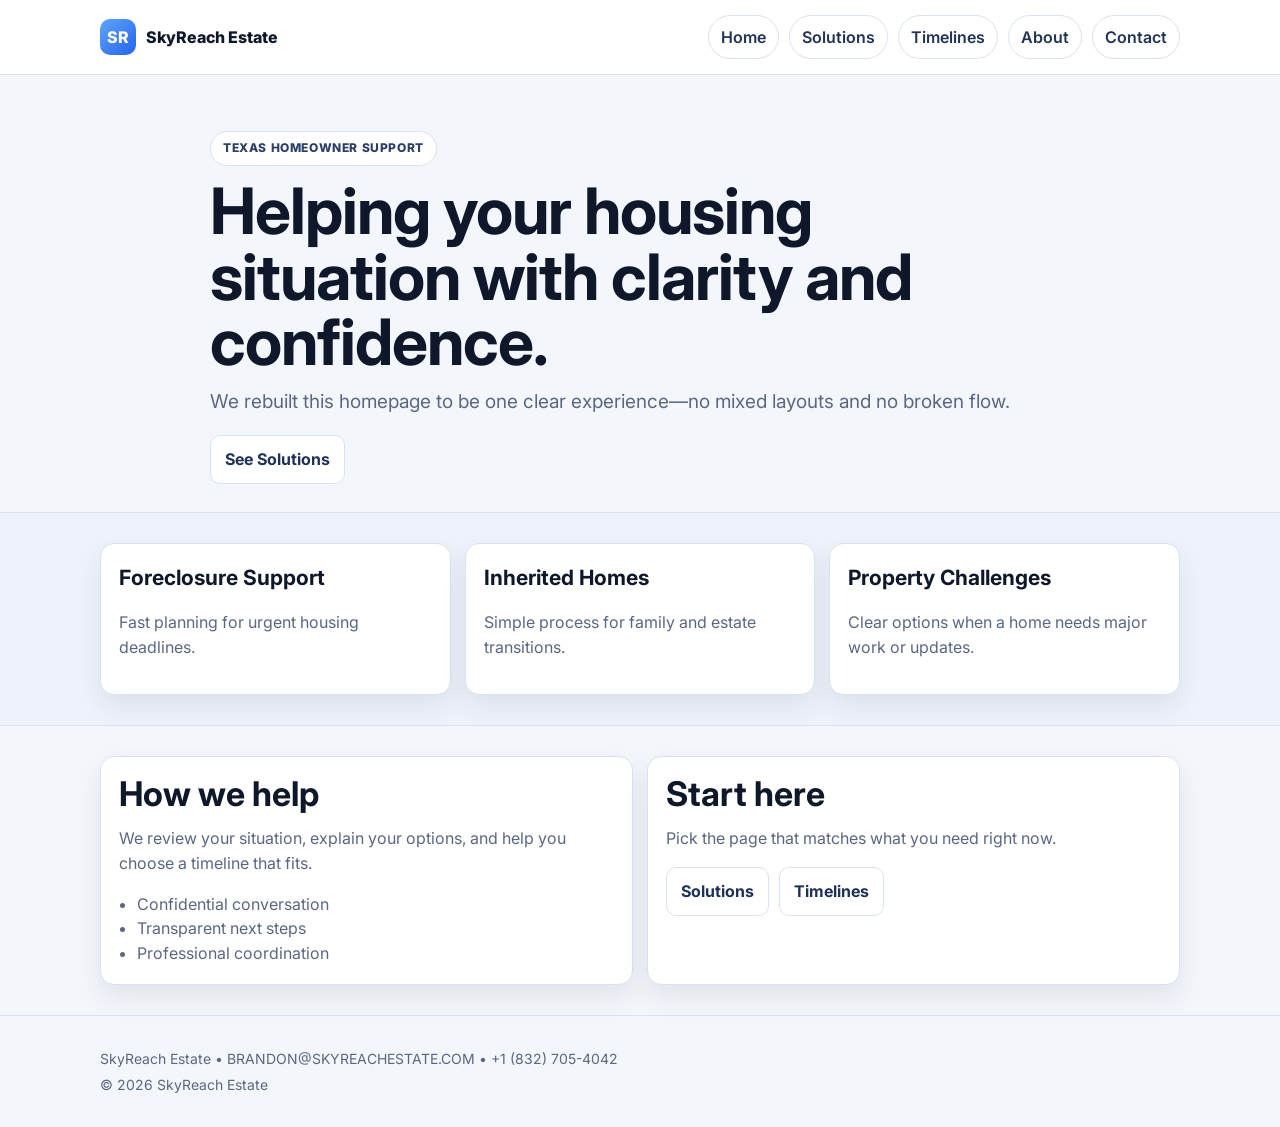
==== commit 06e269c7: "Remove duplicate contact CTAs and normalize heading sizing" ====
--- a/index.html
+++ b/index.html
@@ -3,8 +3,8 @@
 <head>
   <meta charset="utf-8" />
   <meta name="viewport" content="width=device-width,initial-scale=1" />
-  <title>SkyReach Estate | Sell Your Home in Texas</title>
-  <meta name="description" content="SkyReach Estate helps Texas homeowners sell with clear options and a professional process." />
+  <title>SkyReach Estate | Helping Your Housing Situation in Texas</title>
+  <meta name="description" content="SkyReach Estate helps Texas homeowners navigate housing situations with clear options and professional support." />
   <link rel="stylesheet" href="assets/styles.css" />
 </head>
 <body>
@@ -24,12 +24,11 @@
   <section class="hero">
     <div class="container hero-grid">
       <div>
-        <span class="eyebrow">Texas Homeowner Solutions</span>
-        <h1>Sell your home with clarity and confidence.</h1>
-        <p class="lead">This site has been rebuilt from the ground up to be clean, stable, and easy to navigate.</p>
+        <span class="eyebrow">Texas Homeowner Support</span>
+        <h1>Helping your housing situation with clarity and confidence.</h1>
+        <p class="lead">We rebuilt this homepage to be one clear experience—no mixed layouts and no broken flow.</p>
         <div class="cta" style="margin-top:18px">
-          <a class="btn primary" href="contact.html">Request Callback</a>
-          <a class="btn" href="solutions.html">View Solutions</a>
+          <a class="btn" href="solutions.html">See Solutions</a>
         </div>
       </div>
     </div>
@@ -37,21 +36,31 @@
 
   <section class="section alt">
     <div class="container grid-3">
-      <article class="card"><h3>As-Is Selling</h3><p>No repairs, no staging, no open-house hassle.</p></article>
-      <article class="card"><h3>Fast Timelines</h3><p>From urgent closings to flexible move-out planning.</p></article>
-      <article class="card"><h3>Professional Process</h3><p>Clear communication and straightforward next steps.</p></article>
+      <article class="card"><h3>Foreclosure Support</h3><p>Fast planning for urgent housing deadlines.</p></article>
+      <article class="card"><h3>Inherited Homes</h3><p>Simple process for family and estate transitions.</p></article>
+      <article class="card"><h3>Property Challenges</h3><p>Clear options when a home needs major work or updates.</p></article>
     </div>
   </section>
 
   <section class="section">
-    <div class="container">
-      <h2>Start Here</h2>
-      <p class="sub">Choose the page that matches your situation.</p>
-      <div class="cta">
-        <a class="btn" href="solutions.html">Solutions</a>
-        <a class="btn" href="timelines.html">Timelines</a>
-        <a class="btn" href="contact.html">Contact Form</a>
-      </div>
+    <div class="container grid-2">
+      <article class="card">
+        <h2>How we help</h2>
+        <p class="sub">We review your situation, explain your options, and help you choose a timeline that fits.</p>
+        <ul class="list">
+          <li>Confidential conversation</li>
+          <li>Transparent next steps</li>
+          <li>Professional coordination</li>
+        </ul>
+      </article>
+      <article class="card">
+        <h2>Start here</h2>
+        <p class="sub">Pick the page that matches what you need right now.</p>
+        <div class="cta">
+          <a class="btn" href="solutions.html">Solutions</a>
+          <a class="btn" href="timelines.html">Timelines</a>
+                  </div>
+      </article>
     </div>
   </section>
 
@@ -59,424 +68,6 @@
     <div class="container">
       <p>SkyReach Estate • <a href="mailto:BRANDON@SKYREACHESTATE.COM">BRANDON@SKYREACHESTATE.COM</a> • <a href="tel:+18327054042">+1 (832) 705-4042</a></p>
       <p>© <span id="year"></span> SkyReach Estate</p>
-  <link rel="stylesheet" href="assets/styles.css" />
-</head>
-<body>
-  <header class="site-header">
-    <div class="container nav">
-      <a class="brand" href="index.html"><span class="logo">SR</span><span>SkyReach Estate</span></a>
-      <nav class="links">
-        <a href="index.html">Home</a>
-        <a href="solutions.html">Solutions</a>
-        <a href="timelines.html">Timelines</a>
-        <a href="about.html">About</a>
-        <a href="contact.html">Contact</a>
-      </nav>
-    </div>
-  </header>
-
-  <section class="hero">
-    <div class="container hero-grid">
-      <div>
-        <span class="eyebrow">Texas Homeowner Solutions</span>
-        <h1>Sell your home with clarity and confidence.</h1>
-        <p class="lead">This site has been rebuilt from the ground up to be clean, stable, and easy to navigate.</p>
-        <div class="cta" style="margin-top:18px">
-          <a class="btn primary" href="contact.html">Request Callback</a>
-          <a class="btn" href="solutions.html">View Solutions</a>
-        </div>
-      </div>
-      <img class="hero-photo" src="https://images.unsplash.com/photo-1600607687920-4e2a09cf159d?auto=format&fit=crop&w=1600&q=80" alt="Modern home exterior" />
-    </div>
-  </section>
-
-  <section class="section alt">
-    <div class="container grid-3">
-      <article class="card"><h3>As-Is Selling</h3><p>No repairs, no staging, no open-house hassle.</p></article>
-      <article class="card"><h3>Fast Timelines</h3><p>From urgent closings to flexible move-out planning.</p></article>
-      <article class="card"><h3>Professional Process</h3><p>Clear communication and straightforward next steps.</p></article>
-    </div>
-  </section>
-
-  <section class="section">
-    <div class="container">
-      <h2>Start Here</h2>
-      <p class="sub">Choose the page that matches your situation.</p>
-      <div class="cta">
-        <a class="btn" href="solutions.html">Solutions</a>
-        <a class="btn" href="timelines.html">Timelines</a>
-        <a class="btn" href="contact.html">Contact Form</a>
-      </div>
-    </div>
-  </section>
-
-  <footer class="footer">
-    <div class="container">
-      <p>SkyReach Estate • <a href="mailto:BRANDON@SKYREACHESTATE.COM">BRANDON@SKYREACHESTATE.COM</a> • <a href="tel:+18327054042">+1 (832) 705-4042</a></p>
-      <p>© <span id="year"></span> SkyReach Estate</p>
-  <title>SkyReach Estate | One-Page Home Selling Solutions</title>
-  <meta name="description" content="SkyReach Estate helps Texas homeowners with clear one-page guidance for selling, timelines, and contact." />
-  <link rel="stylesheet" href="assets/styles.css" />
-</head>
-<body class="onepage">
-
-  <title>SkyReach Estate | Modern Home Selling in Texas</title>
-  <meta name="description" content="SkyReach Estate helps Texas homeowners sell with a modern, clear process and flexible timelines." />
-  <link rel="preconnect" href="https://fonts.googleapis.com">
-  <link rel="preconnect" href="https://fonts.gstatic.com" crossorigin>
-  <link href="https://fonts.googleapis.com/css2?family=Manrope:wght@400;600;700;800&display=swap" rel="stylesheet">
-  <link rel="stylesheet" href="assets/styles.css" />
-</head>
-
-<body class="home-luxe">
-  <div class="nav">
-    <div class="container nav-inner">
-      <a class="brand" href="#top">
-        <div class="logo">SR</div>
-        <div>SkyReach Estate</div>
-      </a>
-      <div class="nav-links onepage-links">
-        <a class="pill" href="#solutions">Solutions</a>
-        <a class="pill" href="#timelines">Timelines</a>
-        <a class="pill" href="#about">About</a>
-        <a class="pill" href="#contact">Contact</a>
-      <div class="nav-links">
-        <a class="pill" href="solutions.html">Solutions</a>
-        <a class="pill" href="timelines.html">Timelines</a>
-        <a class="pill" href="about.html">About</a>
-        <a class="btn primary" href="contact.html">Contact</a>
-      </div>
-    </div>
-  </div>
-
-  <header class="hero" id="top">
-    <div class="container onepage-hero">
-      <div class="fade-in">
-        <div class="kicker"><span class="kicker-dot"></span> TEXAS HOMEOWNERS • CLEAR OPTIONS</div>
-        <h1>Sell your home with clarity, not chaos.</h1>
-        <p class="sub">Everything is now on one page: what we do, how timelines work, and how to contact us.</p>
-      </div>
-    </div>
-  </header>
-
-<section class="section" id="solutions">
-    <div class="container">
-      <div class="section-title"><div><h2>Solutions</h2><p>Common situations we help solve.</p></div></div>
-      <div class="cards">
-        <div class="tile fade-in"><h3>Foreclosure pressure</h3><div class="meta">Fast path, payoff coordination, and realistic next steps.</div></div>
-        <div class="tile fade-in"><h3>Inherited properties</h3><div class="meta">As-is options and cleaner family decision support.</div></div>
-        <div class="tile fade-in"><h3>Repairs / distressed homes</h3><div class="meta">Sell without renovation burden or open-house stress.</div></div>
-      </div>
-    </div>
-  </section>
-
-  <section class="section" id="timelines">
-    <div class="container split">
-      <div class="card fade-in">
-        <h2>Timelines</h2>
-        <ul class="list">
-          <li><b>0–14 days:</b> urgent / deadline cases.</li>
-          <li><b>2–6 weeks:</b> balanced speed + planning.</li>
-          <li><b>1–3 months:</b> flexible close for life transitions.</li>
-        </ul>
-      </div>
-      <div class="card fade-in">
-        <h2>What affects speed</h2>
-        <ul class="list">
-          <li>Title or lien complexity</li>
-          <li>Probate/estate coordination</li>
-          <li>Access and move-out timing</li>
-        </ul>
-      </div>
-    </div>
-  </section>
-
-  <section class="section" id="about">
-    <div class="container">
-      <div class="card fade-in">
-        <h2>About SkyReach</h2>
-        <p class="sub" style="margin:0">We are a Texas-based real estate investing group focused on transparent communication, professional process, and practical seller outcomes.</p>
-      </div>
-    </div>
-  </section>
-
-  <section class="section" id="contact">
-    <div class="container">
-      <form id="get-started" class="card form fade-in" action="https://formspree.io/f/mvzbypqq" method="POST">
-        <input type="hidden" name="source" value="SkyReachEstate.com - Homepage" />
-        <input type="hidden" name="_subject" value="New Lead - SkyReachEstate.com" />
-        <input type="hidden" name="_redirect" value="https://www.skyreachestate.com/thanks.html" />
-        <input type="text" name="_gotcha" style="display:none" tabindex="-1" autocomplete="off" />
-
-        <div class="field"><label>Name</label><input required name="name" placeholder="Your name" /></div>
-        <div class="field"><label>Phone</label><input required name="phone" placeholder="(###) ###-####" /></div>
-        <div class="field"><label>Property Address</label><input required name="address" placeholder="123 Main St, City, TX" /></div>
-        <input class="plain-submit" type="submit" value="Submit" />
-      </form>
-    </div>
-  </section>
-
-      <figure class="onepage-photo fade-in">
-        <img src="https://images.unsplash.com/photo-1600607687920-4e2a09cf159d?auto=format&fit=crop&w=1800&q=80" alt="Modern home exterior" />
-      </figure>
-    </div>
-  </header>
-
-  <section class="section" id="solutions">
-    <div class="container">
-      <div class="section-title"><div><h2>Solutions</h2><p>Common situations we help solve.</p></div></div>
-      <div class="cards">
-        <div class="tile fade-in"><h3>Foreclosure pressure</h3><div class="meta">Fast path, payoff coordination, and realistic next steps.</div></div>
-        <div class="tile fade-in"><h3>Inherited properties</h3><div class="meta">As-is options and cleaner family decision support.</div></div>
-        <div class="tile fade-in"><h3>Repairs / distressed homes</h3><div class="meta">Sell without renovation burden or open-house stress.</div></div>
-      </div>
-    </div>
-  </section>
-
-  <section class="section" id="timelines">
-    <div class="container split">
-      <div class="card fade-in">
-        <h2>Timelines</h2>
-        <ul class="list">
-          <li><b>0–14 days:</b> urgent / deadline cases.</li>
-          <li><b>2–6 weeks:</b> balanced speed + planning.</li>
-          <li><b>1–3 months:</b> flexible close for life transitions.</li>
-        </ul>
-      </div>
-      <div class="card fade-in">
-        <h2>What affects speed</h2>
-        <ul class="list">
-          <li>Title or lien complexity</li>
-          <li>Probate/estate coordination</li>
-          <li>Access and move-out timing</li>
-        </ul>
-      </div>
-    </div>
-  </section>
-
-  <section class="section" id="about">
-    <div class="container">
-      <div class="card fade-in">
-        <h2>About SkyReach</h2>
-        <p class="sub" style="margin:0">We are a Texas-based real estate investing group focused on transparent communication, professional process, and practical seller outcomes.</p>
-      </div>
-    </div>
-  </section>
-
-  <section class="section" id="contact">
-    <div class="container split">
-      <div class="card fade-in">
-        <h2>Contact</h2>
-        <div class="small">Email: <a href="mailto:BRANDON@SKYREACHESTATE.COM">BRANDON@SKYREACHESTATE.COM</a></div>
-        <div class="small">Phone: <a href="tel:+18327054042">+1 (832) 705-4042</a></div>
-      </div>
-
-      <form id="get-started" class="card form fade-in" action="https://formspree.io/f/mvzbypqq" method="POST">
-        <input type="hidden" name="source" value="SkyReachEstate.com - Homepage" />
-        <input type="hidden" name="_subject" value="New Lead - SkyReachEstate.com" />
-        <input type="hidden" name="_redirect" value="https://www.skyreachestate.com/thanks.html" />
-        <input type="text" name="_gotcha" style="display:none" tabindex="-1" autocomplete="off" />
-
-        <div class="field"><label>Name</label><input required name="name" placeholder="Your name" /></div>
-        <div class="field"><label>Phone</label><input required name="phone" placeholder="(###) ###-####" /></div>
-        <div class="field"><label>Property Address</label><input required name="address" placeholder="123 Main St, City, TX" /></div>
-        <input class="plain-submit" type="submit" value="Submit" />
-      </form>
-    </div>
-
-  <header class="luxe-hero fade-in" id="top">
-    <div class="container luxe-hero-layout">
-      <div class="luxe-copy">
-        <div class="kicker"><span class="kicker-dot"></span> TEXAS HOMEOWNERS • MODERN SOLUTIONS</div>
-        <h1>Clean design.
-          <br/>Clear options.
-          <br/>Confident sale.</h1>
-        <p class="sub">We help you sell quickly or on a flexible timeline, with a process that feels professional and simple from start to finish.</p>
-        <div class="luxe-cta-row">
-          <a class="btn primary" href="contact.html">Get your offer</a>
-          <a class="btn ghost" href="solutions.html">Explore solutions</a>
-        </div>
-      </div>
-      <div class="luxe-image-wrap">
-        <img class="luxe-hero-image" src="https://images.unsplash.com/photo-1600607687920-4e2a09cf159d?auto=format&fit=crop&w=1800&q=80" alt="Luxury modern home exterior" />
-      </div>
-    </div>
-  </header>
-
-
-  <section class="section luxe-stat-strip">
-    <div class="container luxe-stats">
-      <div><strong>24–48 hrs</strong><span>Offer turnaround</span></div>
-      <div><strong>As-is</strong><span>No repairs needed</span></div>
-      <div><strong>Flexible</strong><span>Choose your close date</span></div>
-    </div>
-  </section>
-
-  <section class="section luxe-section">
-    <div class="container">
-      <div class="section-title">
-        <div>
-          <h2>How it works</h2>
-          <p>Simple, direct, and built around your goals.</p>
-        </div>
-      </div>
-      <div class="luxe-image-wrap">
-        <img class="luxe-hero-image" src="https://images.unsplash.com/photo-1600607687920-4e2a09cf159d?auto=format&fit=crop&w=1800&q=80" alt="Luxury modern home exterior" />
-      </div>
-    </div>
-  </header>
-
-  <section class="section luxe-stat-strip">
-    <div class="container luxe-stats">
-      <div><strong>24–48 hrs</strong><span>Offer turnaround</span></div>
-      <div><strong>As-is</strong><span>No repairs needed</span></div>
-      <div><strong>Flexible</strong><span>Choose your close date</span></div>
-    </div>
-  </section>
-
-  <section class="section luxe-section">
-    <div class="container">
-      <div class="section-title">
-        <div>
-          <h2>How it works</h2>
-          <p>Simple, direct, and built around your goals.</p>
-        </div>
-      </div>
-      <div class="cards">
-        <div class="tile fade-in">
-          <h3>01 · Share your property</h3>
-          <div class="meta">Tell us the address and your target timing.</div>
-        </div>
-      </div>
-      <div class="cards">
-        <div class="tile fade-in">
-          <h3>01 · Share your property</h3>
-          <div class="meta">Tell us the address and your target timing.</div>
-        </div>
-        <div class="tile fade-in">
-          <h3>02 · Review your options</h3>
-          <div class="meta">Get clear numbers and practical paths forward.</div>
-        </div>
-        <div class="tile fade-in">
-          <h3>03 · Close with certainty</h3>
-          <div class="meta">Choose the option that fits and move on confidently.</div>
-        </div>
-      </div>
-    </div>
-  </section>
-
-  <section class="section luxe-section">
-    <div class="container split">
-      <div class="card fade-in">
-        <h2>Why sellers choose SkyReach</h2>
-        <ul class="list">
-          <li>Sell as-is with no repairs.</li>
-          <li>No open houses or constant showings.</li>
-          <li>Flexible close dates.</li>
-          <li>Confidential, respectful communication.</li>
-        </ul>
-        <div class="note" style="margin-top:12px">
-          We support homeowners navigating inherited homes, relocation, foreclosure pressure, and difficult property situations.
-        </div>
-      </div>
-
-      <form class="card form fade-in" action="https://formspree.io/f/mvzbypqq" method="POST">
-      <form id="get-started" class="card form fade-in" action="https://formspree.io/f/mvzbypqq" method="POST">
-        <h2 style="margin:0">Request your options</h2>
-        <input type="hidden" name="source" value="SkyReachEstate.com - Homepage" />
-        <input type="hidden" name="_subject" value="New Lead - SkyReachEstate.com" />
-        <input type="hidden" name="_redirect" value="https://www.skyreachestate.com/thanks.html" />
-        <input type="text" name="_gotcha" style="display:none" tabindex="-1" autocomplete="off" />
-
-        <div class="field">
-          <label>Name</label>
-          <input required name="name" placeholder="Your name" />
-        </div>
-        <div class="field">
-          <label>Phone</label>
-          <input required name="phone" placeholder="(###) ###-####" />
-        </div>
-        <div class="field">
-          <label>Property Address</label>
-          <input required name="address" placeholder="123 Main St, City, TX" />
-        </div>
-        <button class="btn primary" type="submit">Request callback</button>
-      </form>
-    </div>
-  </section>
-
-  <section class="section">
-    <div class="container">
-      <div class="section-title">
-        <div>
-          <h2>Situations we handle every week</h2>
-          <p>Foreclosure, inherited properties, distressed homes, and fast-sale transitions.</p>
-        </div>
-      </div>
-      <div class="pro-gallery">
-        <figure class="pro-photo"><img src="https://images.unsplash.com/photo-1560518883-ce09059eeffa?auto=format&fit=crop&w=1600&q=80" alt="Homeowner meeting with real estate professional" /></figure>
-        <figure class="pro-photo"><img src="https://images.unsplash.com/photo-1570129477492-45c003edd2be?auto=format&fit=crop&w=1600&q=80" alt="Suburban home exterior" /></figure>
-        <figure class="pro-photo"><img src="https://images.unsplash.com/photo-1494526585095-c41746248156?auto=format&fit=crop&w=1600&q=80" alt="High-end living room interior" /></figure>
-        <figure class="pro-photo"><img src="https://images.unsplash.com/photo-1582407947304-fd86f028f716?auto=format&fit=crop&w=1600&q=80" alt="Property documents and house keys" /></figure>
-      </div>
-    </div>
-  </section>
-        </div>
-      </div>
-    </div>
-
-  </section>
-
-  <section class="section luxe-section">
-    <div class="container split">
-      <div class="card fade-in">
-        <h2>Why sellers choose SkyReach</h2>
-        <ul class="list">
-          <li>Sell as-is with no repairs.</li>
-          <li>No open houses or constant showings.</li>
-          <li>Flexible close dates.</li>
-          <li>Confidential, respectful communication.</li>
-        </ul>
-        <div class="note" style="margin-top:12px">
-          We support homeowners navigating inherited homes, relocation, foreclosure pressure, and difficult property situations.
-        </div>
-      </div>
-
-
-      <form class="card form fade-in" action="https://formspree.io/f/mvzbypqq" method="POST">
-        <h2 style="margin:0">Request your options</h2>
-        <input type="hidden" name="source" value="SkyReachEstate.com - Homepage" />
-        <input type="hidden" name="_subject" value="New Lead - SkyReachEstate.com" />
-        <input type="hidden" name="_redirect" value="https://www.skyreachestate.com/thanks.html" />
-        <input type="text" name="_gotcha" style="display:none" tabindex="-1" autocomplete="off" />
-
-
-        <div class="field">
-          <label>Name</label>
-          <input required name="name" placeholder="Your name" />
-        </div>
-        <div class="field">
-          <label>Phone</label>
-          <input required name="phone" placeholder="(###) ###-####" />
-        </div>
-        <div class="field">
-          <label>Property Address</label>
-          <input required name="address" placeholder="123 Main St, City, TX" />
-        </div>
-        <button class="btn primary" type="submit">Request callback</button>
-      </form>
-    </div>
-  </section>
-
-  <footer class="footer">
-    <div class="container cols">
-      <div>
-        <div class="brand" style="margin-bottom:8px"><div class="logo">SR</div><div>SkyReach Estate</div></div>
-        <div class="small">© <span id="year"></span> SkyReach Estate.</div>
-        <div class="small">Email: <a href="mailto:BRANDON@SKYREACHESTATE.COM">BRANDON@SKYREACHESTATE.COM</a> • Phone: <a href="tel:+18327054042">+1 (832) 705-4042</a></div>
-        <div class="small" style="margin-top:10px">© <span id="year"></span> SkyReach Estate.</div>
-      </div>
-      <div class="small">This website is informational only and does not provide legal, tax, or financial advice.</div>
     </div>
   </footer>
 
--- a/assets/styles.css
+++ b/assets/styles.css
@@ -10,21 +10,6 @@
   --accent:#2563eb;
   --radius:14px;
   --shadow:0 12px 28px rgba(15,23,42,.08);
-@import url("https://fonts.googleapis.com/css2?family=Manrope:wght@400;600;700;800&display=swap");
-
-:root{
-
-  --bg:#0b1020;
-  --bg-soft:#111a31;
-  --surface:#ffffff;
-  --surface-soft:#f3f6fb;
-  --text:#0f172a;
-  --muted:#5f6f8e;
-  --line:#dbe3f2;
-  --primary:#111827;
-  --primary-2:#2563eb;
-  --radius:16px;
-  --shadow:0 20px 45px rgba(15,23,42,.10);
 }
 *{box-sizing:border-box}
 html,body{margin:0;padding:0}
@@ -74,312 +59,4 @@
 
 @media (max-width:920px){
   .hero-grid,.grid-3,.grid-2{grid-template-columns:1fr}
-img{max-width:100%;display:block}
-.container{max-width:1120px;margin:0 auto;padding:0 20px}
-
-.site-header{position:sticky;top:0;z-index:30;background:rgba(255,255,255,.95);backdrop-filter: blur(8px);border-bottom:1px solid var(--line)}
-.nav{min-height:74px;display:flex;align-items:center;justify-content:space-between;gap:14px}
-.brand{display:flex;align-items:center;gap:10px;font-weight:800}
-.logo{width:36px;height:36px;border-radius:10px;display:grid;place-items:center;background:linear-gradient(135deg,#60a5fa,#2563eb);color:#fff;font-weight:800}
-.links{display:flex;align-items:center;gap:10px;flex-wrap:wrap}
-.links a{padding:9px 12px;border:1px solid var(--line);border-radius:999px;background:#fff;color:#223355;font-weight:600}
-.links a:hover{border-color:#bfcce4}
-
-.hero{padding:56px 0 28px}
-.hero-grid{display:grid;grid-template-columns:1.05fr .95fr;gap:28px;align-items:center}
-.eyebrow{display:inline-block;padding:7px 12px;border-radius:999px;border:1px solid var(--line);background:#fff;color:#2a3e67;font-size:12px;font-weight:800;letter-spacing:.05em;text-transform:uppercase}
-h1{font-size:clamp(36px,5.2vw,64px);line-height:1.03;letter-spacing:-1px;margin:12px 0}
-.lead{font-size:19px;color:var(--muted);margin:0}
-.hero-photo{border-radius:18px;border:1px solid var(--line);box-shadow:var(--shadow);height:380px;object-fit:cover}
-
-.section{padding:30px 0}
-.section.alt{background:#eef3fb;border-top:1px solid var(--line);border-bottom:1px solid var(--line)}
-h2{font-size:34px;line-height:1.1;margin:0 0 14px}
-h3{margin:0 0 8px;font-size:21px}
-.sub{margin:0 0 16px;color:var(--muted)}
-.grid-3{display:grid;grid-template-columns:repeat(3,1fr);gap:14px}
-.grid-2{display:grid;grid-template-columns:repeat(2,1fr);gap:14px}
-.card{background:var(--surface);border:1px solid var(--line);border-radius:var(--radius);box-shadow:var(--shadow);padding:18px}
-.card p,.list{color:var(--muted)}
-.list{padding-left:18px;margin:10px 0 0}
-
-.form{display:grid;gap:12px;max-width:700px}
-.form label{display:grid;gap:6px;font-weight:600;font-size:14px;color:#273d66}
-.form input,.form select,.form textarea{padding:12px;border-radius:10px;border:1px solid #c8d4ea;background:#fff;color:var(--text);font:inherit}
-.form textarea{min-height:120px;resize:vertical}
-.form button{padding:12px 14px;border:0;border-radius:10px;background:var(--brand);color:#fff;font-weight:800;cursor:pointer}
-.form button:hover{background:#08132b}
-
-.cta{display:flex;gap:10px;flex-wrap:wrap}
-.btn{display:inline-flex;align-items:center;justify-content:center;padding:11px 14px;border-radius:10px;font-weight:700;border:1px solid var(--line);background:#fff;color:#1f3157}
-.btn.primary{background:var(--brand);border-color:var(--brand);color:#fff}
-
-.footer{padding:28px 0;border-top:1px solid var(--line);color:var(--muted);font-size:14px}
-.footer p{margin:4px 0}
-
-@media (max-width:920px){
-  .hero-grid,.grid-3,.grid-2{grid-template-columns:1fr}
-  .hero-photo{height:290px}
-body{
-
-  font-family:'Manrope',ui-sans-serif,system-ui,-apple-system,Segoe UI,Roboto,Helvetica,Arial,sans-serif;
-  color:var(--text);
-  background:var(--surface-soft);
-  line-height:1.55;
 }
-a{color:inherit;text-decoration:none}
-img{max-width:100%;display:block}
-.container{max-width:1160px;margin:0 auto;padding:24px}
-.small{font-size:13px;color:var(--muted)}
-
-.nav{position:sticky;top:0;z-index:50;background:rgba(255,255,255,.9);backdrop-filter: blur(8px);border-bottom:1px solid var(--line)}
-.nav-inner{display:flex;align-items:center;justify-content:space-between;gap:14px}
-.brand{display:flex;align-items:center;gap:12px;font-weight:800}
-.logo{width:36px;height:36px;border-radius:10px;background:linear-gradient(135deg,#60a5fa,#2563eb);display:grid;place-items:center;color:#fff;font-weight:900}
-.nav-links{display:flex;align-items:center;gap:12px;flex-wrap:wrap}
-.pill{padding:10px 13px;border-radius:999px;border:1px solid var(--line);background:#fff;font-weight:600;color:#223153}
-.pill:hover{border-color:#c8d5ef}
-
-.btn{display:inline-flex;align-items:center;justify-content:center;padding:12px 16px;border-radius:12px;border:1px solid transparent;font-weight:800;cursor:pointer}
-.btn.primary{background:var(--primary);color:#fff}
-.btn.primary:hover{background:#000}
-.btn.ghost{background:#fff;color:#1e2b4a;border-color:var(--line)}
-
-.hero{padding:46px 0 14px}
-h1{font-size:clamp(38px,5.4vw,68px);line-height:1.02;letter-spacing:-1px;margin:0 0 12px}
-h2{font-size:clamp(24px,3vw,36px);margin:0 0 10px;letter-spacing:-.4px}
-h3{margin:0 0 8px;font-size:20px}
-.sub{color:var(--muted);font-size:clamp(16px,1.8vw,20px);margin:0 0 18px}
-
-.kicker{display:inline-flex;align-items:center;gap:8px;color:#213257;font-weight:800;border:1px solid var(--line);border-radius:999px;padding:8px 12px;background:#fff}
-.kicker-dot{width:8px;height:8px;border-radius:99px;background:linear-gradient(135deg,#60a5fa,#2563eb)}
-
-
-.hero{padding:46px 0 14px}
-h1{font-size:clamp(38px,5.4vw,68px);line-height:1.02;letter-spacing:-1px;margin:0 0 12px}
-h2{font-size:clamp(24px,3vw,36px);margin:0 0 10px;letter-spacing:-.4px}
-h3{margin:0 0 8px;font-size:20px}
-.sub{color:var(--muted);font-size:clamp(16px,1.8vw,20px);margin:0 0 18px}
-
-.kicker{display:inline-flex;align-items:center;gap:8px;color:#213257;font-weight:800;border:1px solid var(--line);border-radius:999px;padding:8px 12px;background:#fff}
-.kicker-dot{width:8px;height:8px;border-radius:99px;background:linear-gradient(135deg,#60a5fa,#2563eb)}
-
-
-.btn{display:inline-flex;align-items:center;justify-content:center;padding:12px 16px;border-radius:12px;border:1px solid transparent;font-weight:800;cursor:pointer}
-.btn.primary{background:var(--primary);color:#fff}
-.btn.primary:hover{background:#000}
-.btn.ghost{background:#fff;color:#1e2b4a;border-color:var(--line)}
-
-
-.hero{padding:46px 0 14px}
-h1{font-size:clamp(38px,5.4vw,68px);line-height:1.02;letter-spacing:-1px;margin:0 0 12px}
-h2{font-size:clamp(24px,3vw,36px);margin:0 0 10px;letter-spacing:-.4px}
-h3{margin:0 0 8px;font-size:20px}
-.sub{color:var(--muted);font-size:clamp(16px,1.8vw,20px);margin:0 0 18px}
-
-.kicker{display:inline-flex;align-items:center;gap:8px;color:#213257;font-weight:800;border:1px solid var(--line);border-radius:999px;padding:8px 12px;background:#fff}
-.kicker-dot{width:8px;height:8px;border-radius:99px;background:linear-gradient(135deg,#60a5fa,#2563eb)}
-
-.grid{display:grid;grid-template-columns:1.1fr .9fr;gap:24px}
-.split{display:grid;grid-template-columns:1fr 1fr;gap:16px}
-.cards{display:grid;grid-template-columns:repeat(3,1fr);gap:14px}
-@media (max-width:980px){.grid,.split{grid-template-columns:1fr}.cards{grid-template-columns:1fr 1fr}}
-@media (max-width:640px){.cards{grid-template-columns:1fr}}
-
-.section{padding:26px 0}
-.section-title{display:flex;align-items:flex-end;justify-content:space-between;gap:14px;margin-bottom:14px}
-.section-title p{margin:0;color:var(--muted)}
-
-.card,.tile{background:var(--surface);border:1px solid var(--line);border-radius:var(--radius);box-shadow:var(--shadow)}
-.card{padding:22px}
-.tile{padding:18px}
-.tile .meta{color:var(--muted);font-size:14px}
-
-.list{margin:10px 0 0;padding-left:18px;color:var(--muted)}
-.list li{margin:6px 0}
-.note{border:1px solid #d8e2f5;background:#f8fbff;border-radius:14px;padding:14px;color:#4c5f84}
-
-.form{display:grid;gap:12px}
-.field{display:grid;gap:6px}
-label{font-weight:800;font-size:13px;color:#2b416e}
-input,select,textarea{width:100%;padding:12px;border-radius:12px;border:1px solid #c8d3eb;background:#fff;color:var(--text);outline:none}
-textarea{min-height:120px;resize:vertical}
-input:focus,select:focus,textarea:focus{border-color:#4f83ff}
-.form-row{display:grid;grid-template-columns:1fr 1fr;gap:12px}
-@media (max-width:640px){.form-row{grid-template-columns:1fr}}
-
-.footer{padding:26px 0;border-top:1px solid var(--line);color:var(--muted)}
-.footer .cols{display:grid;grid-template-columns:1.2fr .8fr;gap:16px}
-@media (max-width:860px){.footer .cols{grid-template-columns:1fr}}
-
-.fade-in{opacity:1;transform:none}
-.fade-in.show{opacity:1;transform:none}
-.callout{display:flex;flex-direction:column;gap:12px;padding:18px;border-radius:var(--radius);border:1px solid #c9d7f4;background:#eef4ff}
-
-/* Homepage specific modern layout */
-.home-luxe .luxe-hero{padding:34px 0 8px}
-.luxe-hero-layout{display:grid;grid-template-columns:1.05fr .95fr;gap:34px;align-items:center}
-.luxe-image-wrap{border-radius:24px;overflow:hidden;box-shadow:0 24px 70px rgba(15,23,42,.18)}
-.luxe-hero-image{width:100%;height:min(52vh,500px);object-fit:cover}
-.luxe-cta-row{margin-top:18px;display:flex;gap:12px;flex-wrap:wrap}
-
-
-.footer{padding:26px 0;border-top:1px solid var(--line);color:var(--muted)}
-.footer .cols{display:grid;grid-template-columns:1.2fr .8fr;gap:16px}
-@media (max-width:860px){.footer .cols{grid-template-columns:1fr}}
-
-.fade-in{opacity:1;transform:none}
-.fade-in.show{opacity:1;transform:none}
-.callout{display:flex;flex-direction:column;gap:12px;padding:18px;border-radius:var(--radius);border:1px solid #c9d7f4;background:#eef4ff}
-
-/* Homepage specific modern layout */
-.home-luxe .luxe-hero{padding:34px 0 8px}
-.luxe-hero-layout{display:grid;grid-template-columns:1.05fr .95fr;gap:34px;align-items:center}
-.luxe-image-wrap{border-radius:24px;overflow:hidden;box-shadow:0 24px 70px rgba(15,23,42,.18)}
-.luxe-hero-image{width:100%;height:min(52vh,500px);object-fit:cover}
-.luxe-cta-row{margin-top:18px;display:flex;gap:12px;flex-wrap:wrap}
-
-.luxe-stat-strip{padding-top:12px;padding-bottom:8px}
-.luxe-stats{display:grid;grid-template-columns:repeat(3,1fr);gap:12px}
-.luxe-stats>div{background:#fff;border:1px solid var(--line);border-radius:14px;padding:14px 16px;display:flex;flex-direction:column;gap:4px}
-.luxe-stats strong{font-size:20px;color:#0f172a}
-.luxe-stats span{font-size:13px;color:#5a6a8b}
-
-@media (max-width:980px){
-  .luxe-hero-layout{grid-template-columns:1fr}
-  .luxe-hero-image{height:330px}
-  .luxe-stats{grid-template-columns:1fr}
-}
-
-
-/* Consistency + grouped navigation */
-.nav-links{gap:10px;flex-wrap:nowrap}
-.nav-links a{white-space:nowrap}
-
-.page-hero h1{max-width:900px}
-.page-hero .sub{max-width:760px}
-
-@media (max-width:980px){
-  .nav-inner{align-items:flex-start}
-  .nav-links{width:100%;overflow-x:auto;padding-bottom:6px}
-}
-
-
-}
-
-
-/* Consistency + grouped navigation */
-.nav-links{gap:10px;flex-wrap:nowrap}
-.nav-links a{white-space:nowrap}
-
-.page-hero h1{max-width:900px}
-.page-hero .sub{max-width:760px}
-
-@media (max-width:980px){
-  .nav-inner{align-items:flex-start}
-  .nav-links{width:100%;overflow-x:auto;padding-bottom:6px}
-}
-
-
-.fade-in{opacity:0;transform:translateY(8px);transition:opacity .45s ease,transform .45s ease}
-.fade-in.show{opacity:1;transform:none}
-.callout{display:flex;flex-direction:column;gap:12px;padding:18px;border-radius:var(--radius);border:1px solid #c9d7f4;background:#eef4ff}
-
-/* Homepage specific modern layout */
-.home-luxe .luxe-hero{padding:34px 0 8px}
-.luxe-hero-layout{display:grid;grid-template-columns:1.05fr .95fr;gap:34px;align-items:center}
-.luxe-image-wrap{border-radius:24px;overflow:hidden;box-shadow:0 24px 70px rgba(15,23,42,.18)}
-.luxe-hero-image{width:100%;height:min(52vh,500px);object-fit:cover}
-.luxe-cta-row{margin-top:18px;display:flex;gap:12px;flex-wrap:wrap}
-
-.luxe-stat-strip{padding-top:12px;padding-bottom:8px}
-.luxe-stats{display:grid;grid-template-columns:repeat(3,1fr);gap:12px}
-.luxe-stats>div{background:#fff;border:1px solid var(--line);border-radius:14px;padding:14px 16px;display:flex;flex-direction:column;gap:4px}
-.luxe-stats strong{font-size:20px;color:#0f172a}
-.luxe-stats span{font-size:13px;color:#5a6a8b}
-
-@media (max-width:980px){
-  .luxe-hero-layout{grid-template-columns:1fr}
-  .luxe-hero-image{height:330px}
-  .luxe-stats{grid-template-columns:1fr}
-}
-
-
-/* Consistency + grouped navigation */
-.nav-links{gap:10px;flex-wrap:nowrap}
-.nav-links a{white-space:nowrap}
-
-.page-hero h1{max-width:900px}
-.page-hero .sub{max-width:760px}
-
-@media (max-width:980px){
-  .nav-inner{align-items:flex-start}
-  .nav-links{width:100%;overflow-x:auto;padding-bottom:6px}
-
-.card,.tile{background:var(--surface);border:1px solid var(--line);border-radius:var(--radius);box-shadow:var(--shadow)}
-.card{padding:22px}
-.tile{padding:18px}
-.tile .meta{color:var(--muted);font-size:14px}
-
-
-.list{margin:10px 0 0;padding-left:18px;color:var(--muted)}
-.list li{margin:6px 0}
-.note{border:1px solid #d8e2f5;background:#f8fbff;border-radius:14px;padding:14px;color:#4c5f84}
-
-
-.form{display:grid;gap:12px}
-.field{display:grid;gap:6px}
-label{font-weight:800;font-size:13px;color:#2b416e}
-input,select,textarea{width:100%;padding:12px;border-radius:12px;border:1px solid #c8d3eb;background:#fff;color:var(--text);outline:none}
-textarea{min-height:120px;resize:vertical}
-input:focus,select:focus,textarea:focus{border-color:#4f83ff}
-.form-row{display:grid;grid-template-columns:1fr 1fr;gap:12px}
-@media (max-width:640px){.form-row{grid-template-columns:1fr}}
-
-.footer{padding:26px 0;border-top:1px solid var(--line);color:var(--muted)}
-.footer .cols{display:grid;grid-template-columns:1.2fr .8fr;gap:16px}
-@media (max-width:860px){.footer .cols{grid-template-columns:1fr}}
-
-.fade-in{opacity:0;transform:translateY(8px);transition:opacity .45s ease,transform .45s ease}
-.fade-in.show{opacity:1;transform:none}
-.callout{display:flex;flex-direction:column;gap:12px;padding:18px;border-radius:var(--radius);border:1px solid #c9d7f4;background:#eef4ff}
-
-/* Homepage specific modern layout */
-.home-luxe .luxe-hero{padding:34px 0 8px}
-.luxe-hero-layout{display:grid;grid-template-columns:1.05fr .95fr;gap:34px;align-items:center}
-.luxe-image-wrap{border-radius:24px;overflow:hidden;box-shadow:0 24px 70px rgba(15,23,42,.18)}
-.luxe-hero-image{width:100%;height:min(52vh,500px);object-fit:cover}
-.luxe-cta-row{margin-top:18px;display:flex;gap:12px;flex-wrap:wrap}
-
-.luxe-stat-strip{padding-top:12px;padding-bottom:8px}
-.luxe-stats{display:grid;grid-template-columns:repeat(3,1fr);gap:12px}
-.luxe-stats>div{background:#fff;border:1px solid var(--line);border-radius:14px;padding:14px 16px;display:flex;flex-direction:column;gap:4px}
-.luxe-stats strong{font-size:20px;color:#0f172a}
-.luxe-stats span{font-size:13px;color:#5a6a8b}
-
-@media (max-width:980px){
-  .luxe-hero-layout{grid-template-columns:1fr}
-  .luxe-hero-image{height:330px}
-  .luxe-stats{grid-template-columns:1fr}
-}
-
-
-.pro-gallery{display:grid;grid-template-columns:repeat(4,1fr);gap:14px}
-.pro-gallery.two-up{grid-template-columns:1fr 1fr}
-.pro-photo{margin:0;border-radius:18px;overflow:hidden;border:1px solid var(--line);box-shadow:var(--shadow);background:#fff}
-.pro-photo img{width:100%;height:260px;object-fit:cover}
-@media (max-width:980px){.pro-gallery{grid-template-columns:1fr 1fr}.pro-gallery.two-up{grid-template-columns:1fr}.pro-photo img{height:220px}}
-@media (max-width:640px){.pro-gallery{grid-template-columns:1fr}}
-
-/* one-page mode */
-.onepage .onepage-links{gap:8px}
-.onepage .hero{padding:34px 0 8px}
-.onepage-hero{display:grid;grid-template-columns:1.05fr .95fr;gap:24px;align-items:center}
-.onepage-photo{margin:0;border-radius:18px;overflow:hidden;border:1px solid var(--line);box-shadow:var(--shadow)}
-.onepage-photo img{width:100%;height:360px;object-fit:cover}
-.onepage .btn{display:none}
-.plain-submit{border:1px solid #c8d3eb;background:#fff;border-radius:10px;padding:10px 12px;font-weight:700}
-@media (max-width:980px){.onepage-hero{grid-template-columns:1fr}.onepage-photo img{height:280px}}
-
-.onepage .nav-links{display:flex}
-.onepage-hero{grid-template-columns:1fr;max-width:920px}
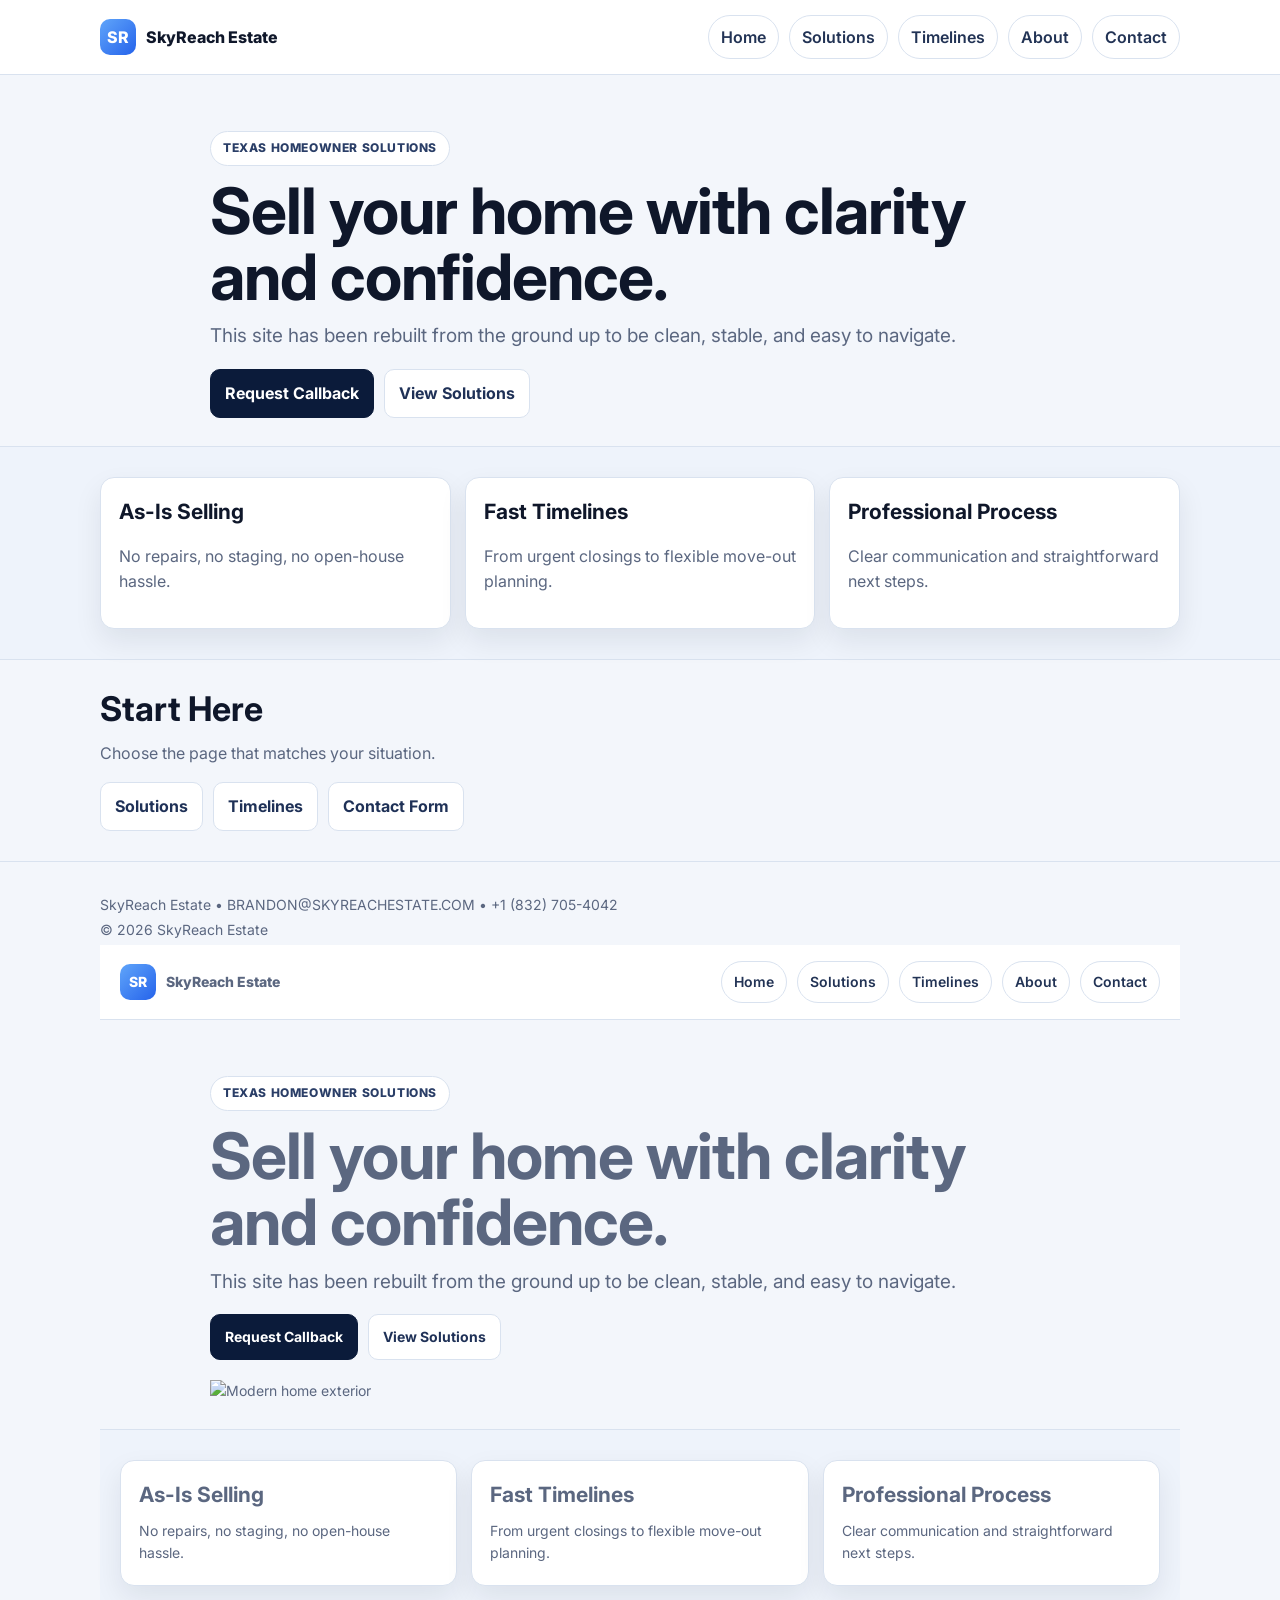
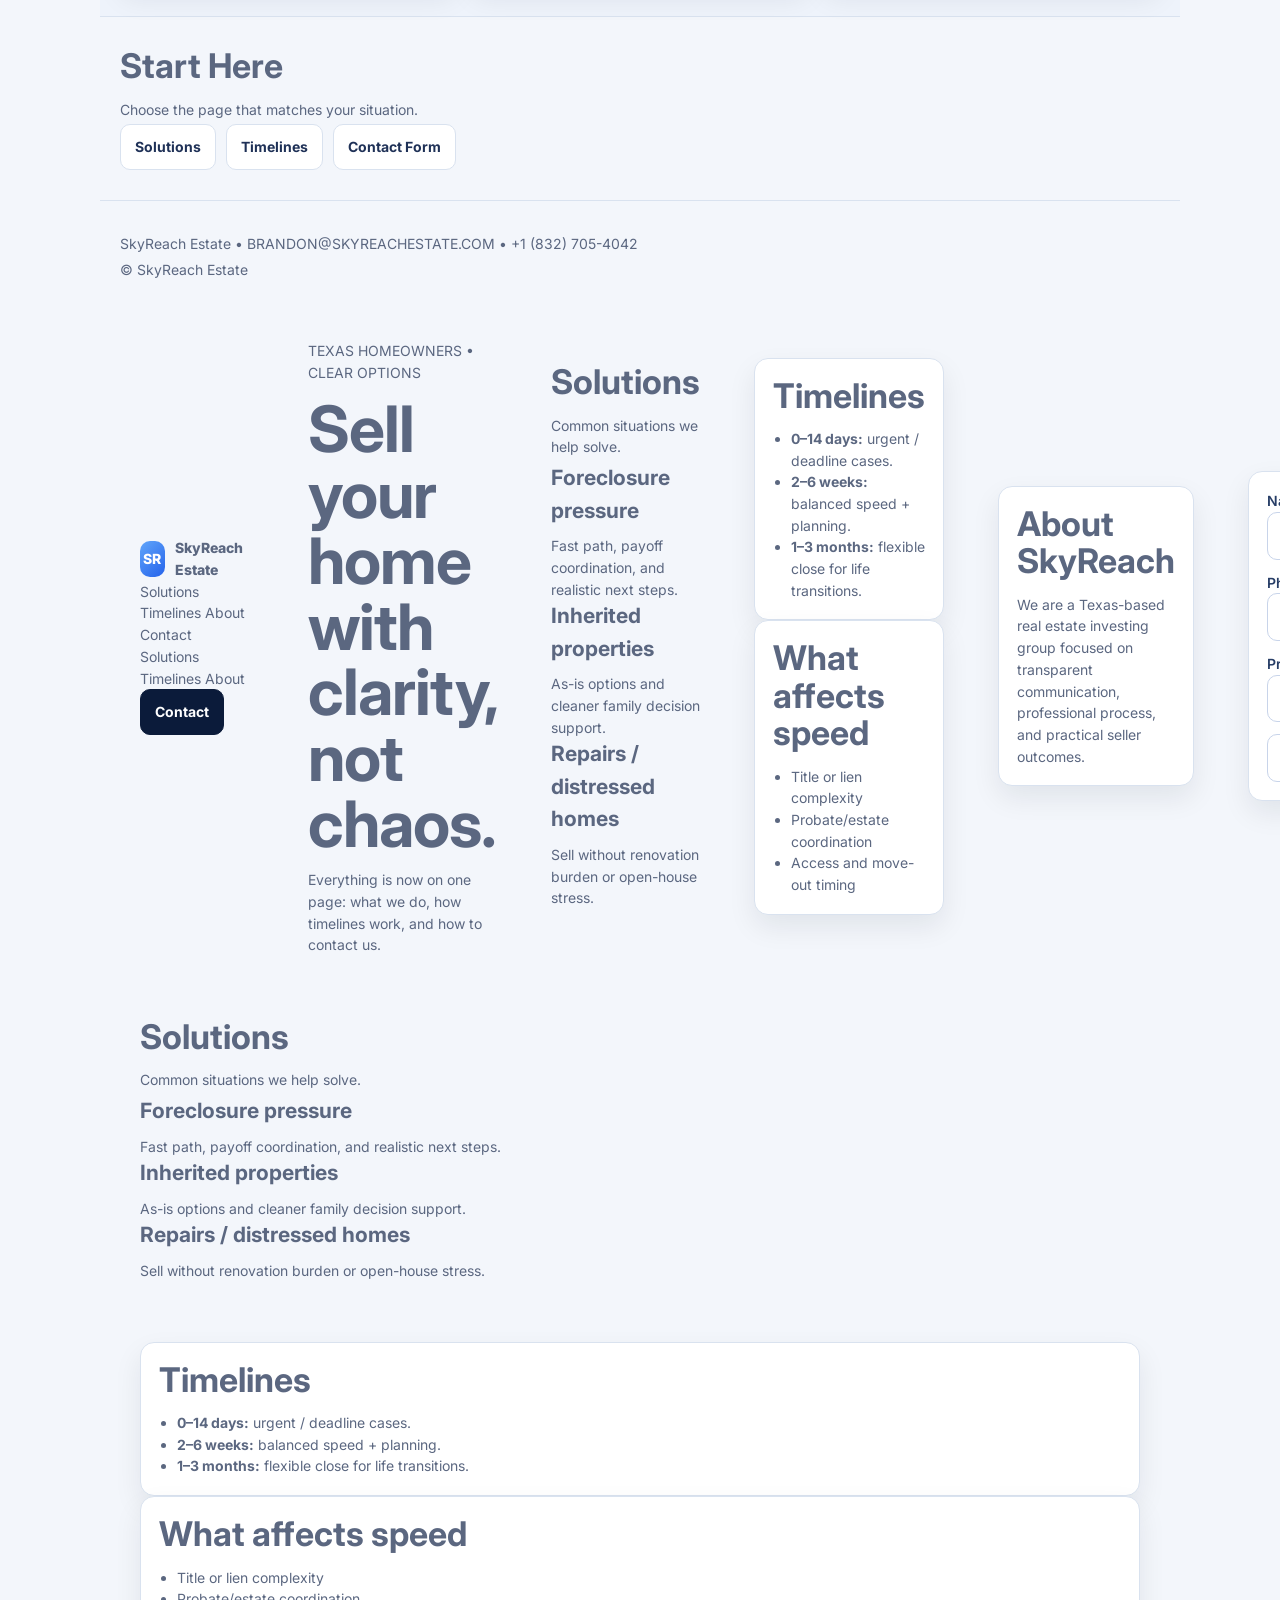
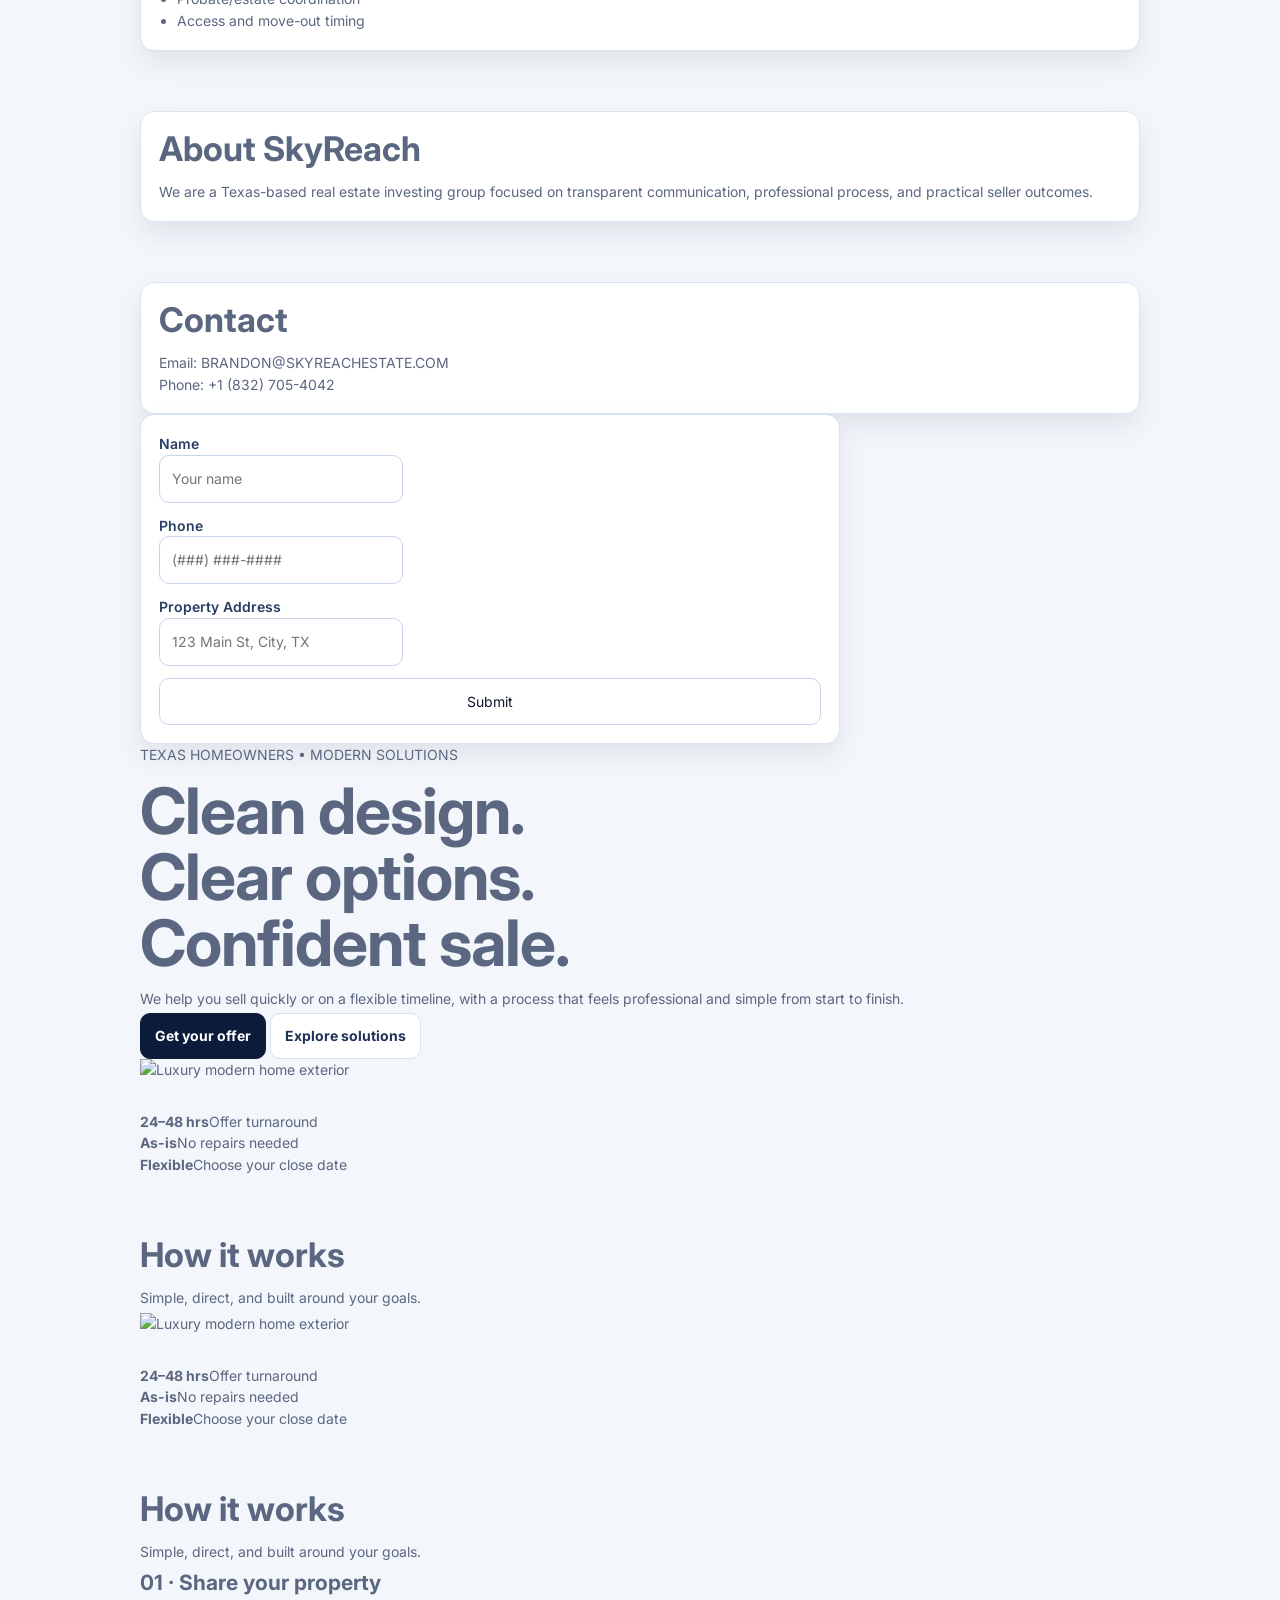
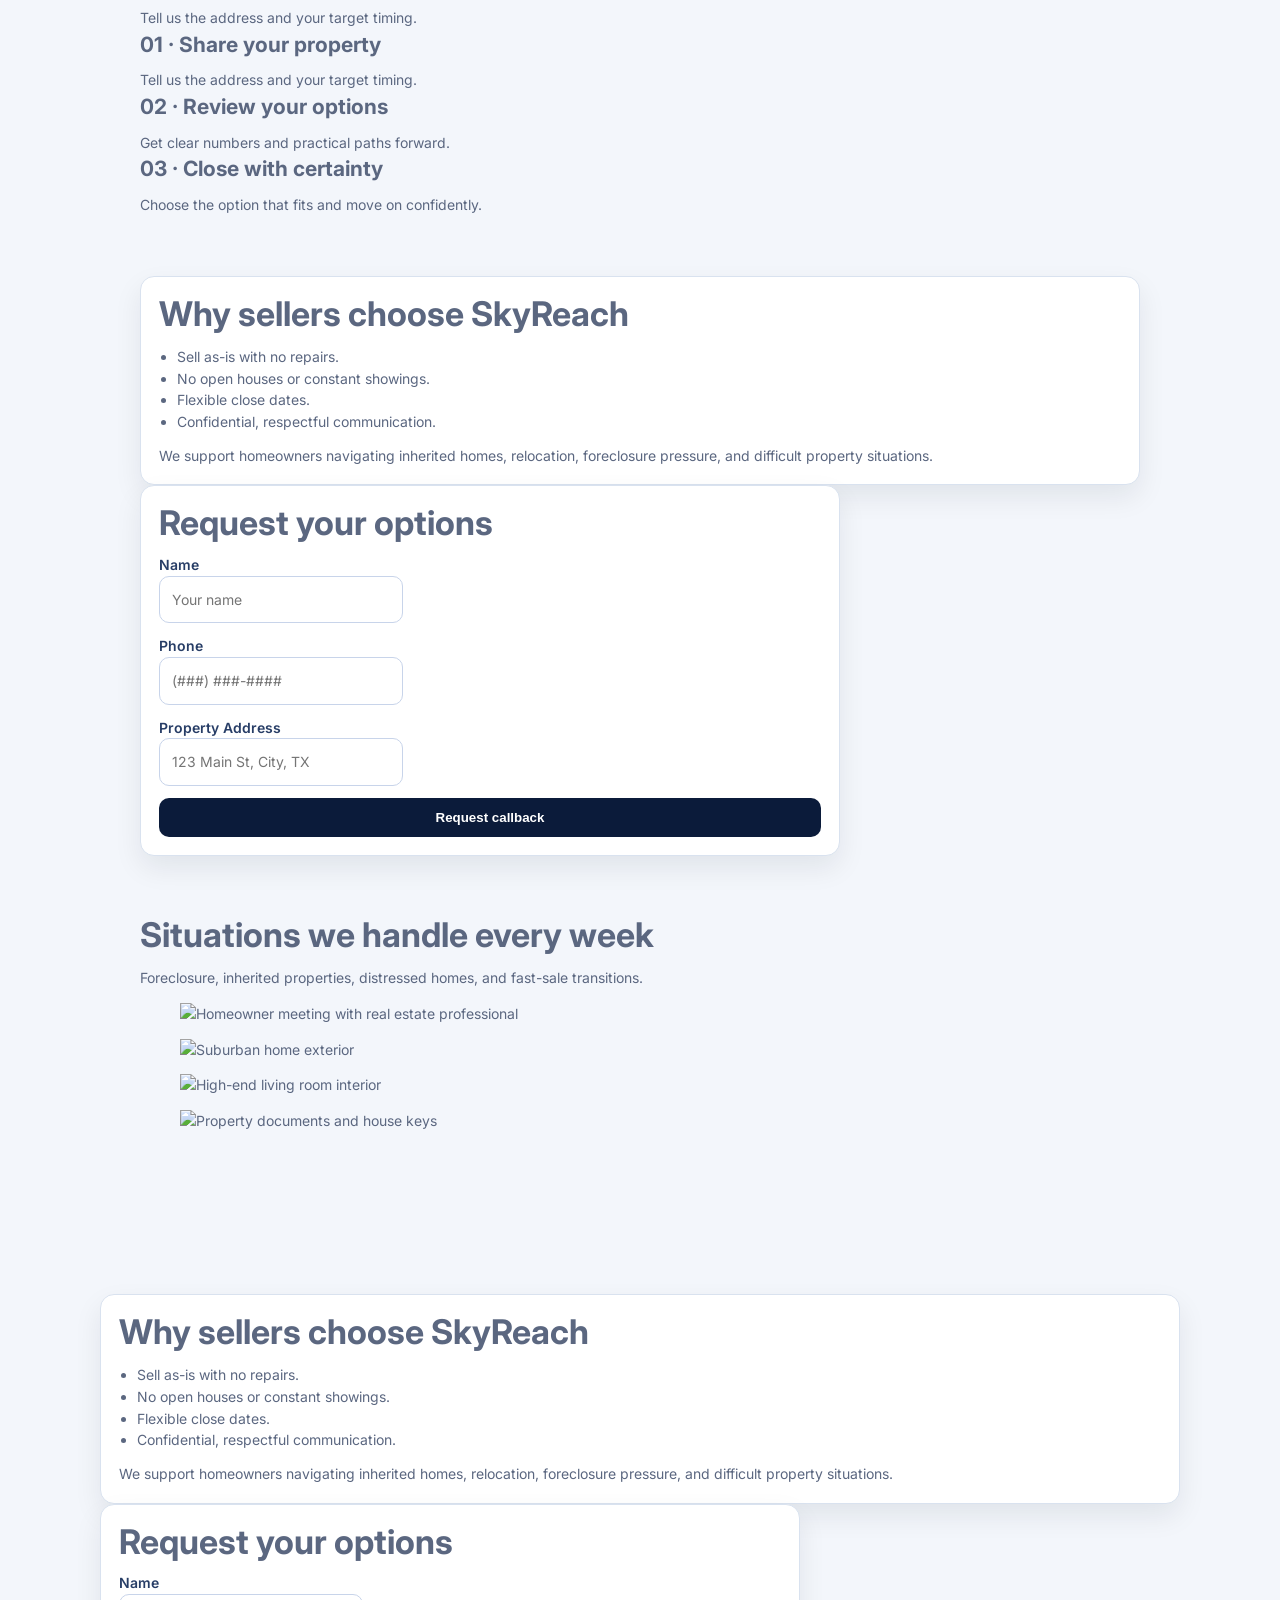
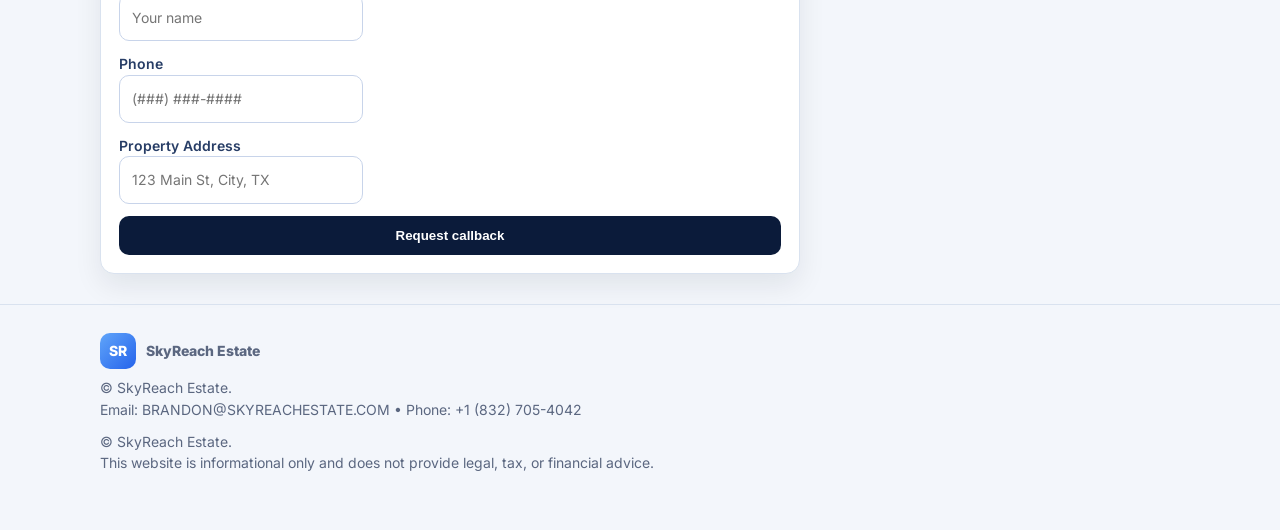
==== commit cd5e6d6c: "Merge branch 'main' into codex/simplify-navigation-and-enhance-aesthetics-hjvhz5" ====
--- a/index.html
+++ b/index.html
@@ -3,8 +3,8 @@
 <head>
   <meta charset="utf-8" />
   <meta name="viewport" content="width=device-width,initial-scale=1" />
-  <title>SkyReach Estate | Helping Your Housing Situation in Texas</title>
-  <meta name="description" content="SkyReach Estate helps Texas homeowners navigate housing situations with clear options and professional support." />
+  <title>SkyReach Estate | Sell Your Home in Texas</title>
+  <meta name="description" content="SkyReach Estate helps Texas homeowners sell with clear options and a professional process." />
   <link rel="stylesheet" href="assets/styles.css" />
 </head>
 <body>
@@ -24,11 +24,12 @@
   <section class="hero">
     <div class="container hero-grid">
       <div>
-        <span class="eyebrow">Texas Homeowner Support</span>
-        <h1>Helping your housing situation with clarity and confidence.</h1>
-        <p class="lead">We rebuilt this homepage to be one clear experience—no mixed layouts and no broken flow.</p>
+        <span class="eyebrow">Texas Homeowner Solutions</span>
+        <h1>Sell your home with clarity and confidence.</h1>
+        <p class="lead">This site has been rebuilt from the ground up to be clean, stable, and easy to navigate.</p>
         <div class="cta" style="margin-top:18px">
-          <a class="btn" href="solutions.html">See Solutions</a>
+          <a class="btn primary" href="contact.html">Request Callback</a>
+          <a class="btn" href="solutions.html">View Solutions</a>
         </div>
       </div>
     </div>
@@ -36,31 +37,21 @@
 
   <section class="section alt">
     <div class="container grid-3">
-      <article class="card"><h3>Foreclosure Support</h3><p>Fast planning for urgent housing deadlines.</p></article>
-      <article class="card"><h3>Inherited Homes</h3><p>Simple process for family and estate transitions.</p></article>
-      <article class="card"><h3>Property Challenges</h3><p>Clear options when a home needs major work or updates.</p></article>
+      <article class="card"><h3>As-Is Selling</h3><p>No repairs, no staging, no open-house hassle.</p></article>
+      <article class="card"><h3>Fast Timelines</h3><p>From urgent closings to flexible move-out planning.</p></article>
+      <article class="card"><h3>Professional Process</h3><p>Clear communication and straightforward next steps.</p></article>
     </div>
   </section>
 
   <section class="section">
-    <div class="container grid-2">
-      <article class="card">
-        <h2>How we help</h2>
-        <p class="sub">We review your situation, explain your options, and help you choose a timeline that fits.</p>
-        <ul class="list">
-          <li>Confidential conversation</li>
-          <li>Transparent next steps</li>
-          <li>Professional coordination</li>
-        </ul>
-      </article>
-      <article class="card">
-        <h2>Start here</h2>
-        <p class="sub">Pick the page that matches what you need right now.</p>
-        <div class="cta">
-          <a class="btn" href="solutions.html">Solutions</a>
-          <a class="btn" href="timelines.html">Timelines</a>
-                  </div>
-      </article>
+    <div class="container">
+      <h2>Start Here</h2>
+      <p class="sub">Choose the page that matches your situation.</p>
+      <div class="cta">
+        <a class="btn" href="solutions.html">Solutions</a>
+        <a class="btn" href="timelines.html">Timelines</a>
+        <a class="btn" href="contact.html">Contact Form</a>
+      </div>
     </div>
   </section>
 
@@ -68,6 +59,424 @@
     <div class="container">
       <p>SkyReach Estate • <a href="mailto:BRANDON@SKYREACHESTATE.COM">BRANDON@SKYREACHESTATE.COM</a> • <a href="tel:+18327054042">+1 (832) 705-4042</a></p>
       <p>© <span id="year"></span> SkyReach Estate</p>
+  <link rel="stylesheet" href="assets/styles.css" />
+</head>
+<body>
+  <header class="site-header">
+    <div class="container nav">
+      <a class="brand" href="index.html"><span class="logo">SR</span><span>SkyReach Estate</span></a>
+      <nav class="links">
+        <a href="index.html">Home</a>
+        <a href="solutions.html">Solutions</a>
+        <a href="timelines.html">Timelines</a>
+        <a href="about.html">About</a>
+        <a href="contact.html">Contact</a>
+      </nav>
+    </div>
+  </header>
+
+  <section class="hero">
+    <div class="container hero-grid">
+      <div>
+        <span class="eyebrow">Texas Homeowner Solutions</span>
+        <h1>Sell your home with clarity and confidence.</h1>
+        <p class="lead">This site has been rebuilt from the ground up to be clean, stable, and easy to navigate.</p>
+        <div class="cta" style="margin-top:18px">
+          <a class="btn primary" href="contact.html">Request Callback</a>
+          <a class="btn" href="solutions.html">View Solutions</a>
+        </div>
+      </div>
+      <img class="hero-photo" src="https://images.unsplash.com/photo-1600607687920-4e2a09cf159d?auto=format&fit=crop&w=1600&q=80" alt="Modern home exterior" />
+    </div>
+  </section>
+
+  <section class="section alt">
+    <div class="container grid-3">
+      <article class="card"><h3>As-Is Selling</h3><p>No repairs, no staging, no open-house hassle.</p></article>
+      <article class="card"><h3>Fast Timelines</h3><p>From urgent closings to flexible move-out planning.</p></article>
+      <article class="card"><h3>Professional Process</h3><p>Clear communication and straightforward next steps.</p></article>
+    </div>
+  </section>
+
+  <section class="section">
+    <div class="container">
+      <h2>Start Here</h2>
+      <p class="sub">Choose the page that matches your situation.</p>
+      <div class="cta">
+        <a class="btn" href="solutions.html">Solutions</a>
+        <a class="btn" href="timelines.html">Timelines</a>
+        <a class="btn" href="contact.html">Contact Form</a>
+      </div>
+    </div>
+  </section>
+
+  <footer class="footer">
+    <div class="container">
+      <p>SkyReach Estate • <a href="mailto:BRANDON@SKYREACHESTATE.COM">BRANDON@SKYREACHESTATE.COM</a> • <a href="tel:+18327054042">+1 (832) 705-4042</a></p>
+      <p>© <span id="year"></span> SkyReach Estate</p>
+  <title>SkyReach Estate | One-Page Home Selling Solutions</title>
+  <meta name="description" content="SkyReach Estate helps Texas homeowners with clear one-page guidance for selling, timelines, and contact." />
+  <link rel="stylesheet" href="assets/styles.css" />
+</head>
+<body class="onepage">
+
+  <title>SkyReach Estate | Modern Home Selling in Texas</title>
+  <meta name="description" content="SkyReach Estate helps Texas homeowners sell with a modern, clear process and flexible timelines." />
+  <link rel="preconnect" href="https://fonts.googleapis.com">
+  <link rel="preconnect" href="https://fonts.gstatic.com" crossorigin>
+  <link href="https://fonts.googleapis.com/css2?family=Manrope:wght@400;600;700;800&display=swap" rel="stylesheet">
+  <link rel="stylesheet" href="assets/styles.css" />
+</head>
+
+<body class="home-luxe">
+  <div class="nav">
+    <div class="container nav-inner">
+      <a class="brand" href="#top">
+        <div class="logo">SR</div>
+        <div>SkyReach Estate</div>
+      </a>
+      <div class="nav-links onepage-links">
+        <a class="pill" href="#solutions">Solutions</a>
+        <a class="pill" href="#timelines">Timelines</a>
+        <a class="pill" href="#about">About</a>
+        <a class="pill" href="#contact">Contact</a>
+      <div class="nav-links">
+        <a class="pill" href="solutions.html">Solutions</a>
+        <a class="pill" href="timelines.html">Timelines</a>
+        <a class="pill" href="about.html">About</a>
+        <a class="btn primary" href="contact.html">Contact</a>
+      </div>
+    </div>
+  </div>
+
+  <header class="hero" id="top">
+    <div class="container onepage-hero">
+      <div class="fade-in">
+        <div class="kicker"><span class="kicker-dot"></span> TEXAS HOMEOWNERS • CLEAR OPTIONS</div>
+        <h1>Sell your home with clarity, not chaos.</h1>
+        <p class="sub">Everything is now on one page: what we do, how timelines work, and how to contact us.</p>
+      </div>
+    </div>
+  </header>
+
+<section class="section" id="solutions">
+    <div class="container">
+      <div class="section-title"><div><h2>Solutions</h2><p>Common situations we help solve.</p></div></div>
+      <div class="cards">
+        <div class="tile fade-in"><h3>Foreclosure pressure</h3><div class="meta">Fast path, payoff coordination, and realistic next steps.</div></div>
+        <div class="tile fade-in"><h3>Inherited properties</h3><div class="meta">As-is options and cleaner family decision support.</div></div>
+        <div class="tile fade-in"><h3>Repairs / distressed homes</h3><div class="meta">Sell without renovation burden or open-house stress.</div></div>
+      </div>
+    </div>
+  </section>
+
+  <section class="section" id="timelines">
+    <div class="container split">
+      <div class="card fade-in">
+        <h2>Timelines</h2>
+        <ul class="list">
+          <li><b>0–14 days:</b> urgent / deadline cases.</li>
+          <li><b>2–6 weeks:</b> balanced speed + planning.</li>
+          <li><b>1–3 months:</b> flexible close for life transitions.</li>
+        </ul>
+      </div>
+      <div class="card fade-in">
+        <h2>What affects speed</h2>
+        <ul class="list">
+          <li>Title or lien complexity</li>
+          <li>Probate/estate coordination</li>
+          <li>Access and move-out timing</li>
+        </ul>
+      </div>
+    </div>
+  </section>
+
+  <section class="section" id="about">
+    <div class="container">
+      <div class="card fade-in">
+        <h2>About SkyReach</h2>
+        <p class="sub" style="margin:0">We are a Texas-based real estate investing group focused on transparent communication, professional process, and practical seller outcomes.</p>
+      </div>
+    </div>
+  </section>
+
+  <section class="section" id="contact">
+    <div class="container">
+      <form id="get-started" class="card form fade-in" action="https://formspree.io/f/mvzbypqq" method="POST">
+        <input type="hidden" name="source" value="SkyReachEstate.com - Homepage" />
+        <input type="hidden" name="_subject" value="New Lead - SkyReachEstate.com" />
+        <input type="hidden" name="_redirect" value="https://www.skyreachestate.com/thanks.html" />
+        <input type="text" name="_gotcha" style="display:none" tabindex="-1" autocomplete="off" />
+
+        <div class="field"><label>Name</label><input required name="name" placeholder="Your name" /></div>
+        <div class="field"><label>Phone</label><input required name="phone" placeholder="(###) ###-####" /></div>
+        <div class="field"><label>Property Address</label><input required name="address" placeholder="123 Main St, City, TX" /></div>
+        <input class="plain-submit" type="submit" value="Submit" />
+      </form>
+    </div>
+  </section>
+
+      <figure class="onepage-photo fade-in">
+        <img src="https://images.unsplash.com/photo-1600607687920-4e2a09cf159d?auto=format&fit=crop&w=1800&q=80" alt="Modern home exterior" />
+      </figure>
+    </div>
+  </header>
+
+  <section class="section" id="solutions">
+    <div class="container">
+      <div class="section-title"><div><h2>Solutions</h2><p>Common situations we help solve.</p></div></div>
+      <div class="cards">
+        <div class="tile fade-in"><h3>Foreclosure pressure</h3><div class="meta">Fast path, payoff coordination, and realistic next steps.</div></div>
+        <div class="tile fade-in"><h3>Inherited properties</h3><div class="meta">As-is options and cleaner family decision support.</div></div>
+        <div class="tile fade-in"><h3>Repairs / distressed homes</h3><div class="meta">Sell without renovation burden or open-house stress.</div></div>
+      </div>
+    </div>
+  </section>
+
+  <section class="section" id="timelines">
+    <div class="container split">
+      <div class="card fade-in">
+        <h2>Timelines</h2>
+        <ul class="list">
+          <li><b>0–14 days:</b> urgent / deadline cases.</li>
+          <li><b>2–6 weeks:</b> balanced speed + planning.</li>
+          <li><b>1–3 months:</b> flexible close for life transitions.</li>
+        </ul>
+      </div>
+      <div class="card fade-in">
+        <h2>What affects speed</h2>
+        <ul class="list">
+          <li>Title or lien complexity</li>
+          <li>Probate/estate coordination</li>
+          <li>Access and move-out timing</li>
+        </ul>
+      </div>
+    </div>
+  </section>
+
+  <section class="section" id="about">
+    <div class="container">
+      <div class="card fade-in">
+        <h2>About SkyReach</h2>
+        <p class="sub" style="margin:0">We are a Texas-based real estate investing group focused on transparent communication, professional process, and practical seller outcomes.</p>
+      </div>
+    </div>
+  </section>
+
+  <section class="section" id="contact">
+    <div class="container split">
+      <div class="card fade-in">
+        <h2>Contact</h2>
+        <div class="small">Email: <a href="mailto:BRANDON@SKYREACHESTATE.COM">BRANDON@SKYREACHESTATE.COM</a></div>
+        <div class="small">Phone: <a href="tel:+18327054042">+1 (832) 705-4042</a></div>
+      </div>
+
+      <form id="get-started" class="card form fade-in" action="https://formspree.io/f/mvzbypqq" method="POST">
+        <input type="hidden" name="source" value="SkyReachEstate.com - Homepage" />
+        <input type="hidden" name="_subject" value="New Lead - SkyReachEstate.com" />
+        <input type="hidden" name="_redirect" value="https://www.skyreachestate.com/thanks.html" />
+        <input type="text" name="_gotcha" style="display:none" tabindex="-1" autocomplete="off" />
+
+        <div class="field"><label>Name</label><input required name="name" placeholder="Your name" /></div>
+        <div class="field"><label>Phone</label><input required name="phone" placeholder="(###) ###-####" /></div>
+        <div class="field"><label>Property Address</label><input required name="address" placeholder="123 Main St, City, TX" /></div>
+        <input class="plain-submit" type="submit" value="Submit" />
+      </form>
+    </div>
+
+  <header class="luxe-hero fade-in" id="top">
+    <div class="container luxe-hero-layout">
+      <div class="luxe-copy">
+        <div class="kicker"><span class="kicker-dot"></span> TEXAS HOMEOWNERS • MODERN SOLUTIONS</div>
+        <h1>Clean design.
+          <br/>Clear options.
+          <br/>Confident sale.</h1>
+        <p class="sub">We help you sell quickly or on a flexible timeline, with a process that feels professional and simple from start to finish.</p>
+        <div class="luxe-cta-row">
+          <a class="btn primary" href="contact.html">Get your offer</a>
+          <a class="btn ghost" href="solutions.html">Explore solutions</a>
+        </div>
+      </div>
+      <div class="luxe-image-wrap">
+        <img class="luxe-hero-image" src="https://images.unsplash.com/photo-1600607687920-4e2a09cf159d?auto=format&fit=crop&w=1800&q=80" alt="Luxury modern home exterior" />
+      </div>
+    </div>
+  </header>
+
+
+  <section class="section luxe-stat-strip">
+    <div class="container luxe-stats">
+      <div><strong>24–48 hrs</strong><span>Offer turnaround</span></div>
+      <div><strong>As-is</strong><span>No repairs needed</span></div>
+      <div><strong>Flexible</strong><span>Choose your close date</span></div>
+    </div>
+  </section>
+
+  <section class="section luxe-section">
+    <div class="container">
+      <div class="section-title">
+        <div>
+          <h2>How it works</h2>
+          <p>Simple, direct, and built around your goals.</p>
+        </div>
+      </div>
+      <div class="luxe-image-wrap">
+        <img class="luxe-hero-image" src="https://images.unsplash.com/photo-1600607687920-4e2a09cf159d?auto=format&fit=crop&w=1800&q=80" alt="Luxury modern home exterior" />
+      </div>
+    </div>
+  </header>
+
+  <section class="section luxe-stat-strip">
+    <div class="container luxe-stats">
+      <div><strong>24–48 hrs</strong><span>Offer turnaround</span></div>
+      <div><strong>As-is</strong><span>No repairs needed</span></div>
+      <div><strong>Flexible</strong><span>Choose your close date</span></div>
+    </div>
+  </section>
+
+  <section class="section luxe-section">
+    <div class="container">
+      <div class="section-title">
+        <div>
+          <h2>How it works</h2>
+          <p>Simple, direct, and built around your goals.</p>
+        </div>
+      </div>
+      <div class="cards">
+        <div class="tile fade-in">
+          <h3>01 · Share your property</h3>
+          <div class="meta">Tell us the address and your target timing.</div>
+        </div>
+      </div>
+      <div class="cards">
+        <div class="tile fade-in">
+          <h3>01 · Share your property</h3>
+          <div class="meta">Tell us the address and your target timing.</div>
+        </div>
+        <div class="tile fade-in">
+          <h3>02 · Review your options</h3>
+          <div class="meta">Get clear numbers and practical paths forward.</div>
+        </div>
+        <div class="tile fade-in">
+          <h3>03 · Close with certainty</h3>
+          <div class="meta">Choose the option that fits and move on confidently.</div>
+        </div>
+      </div>
+    </div>
+  </section>
+
+  <section class="section luxe-section">
+    <div class="container split">
+      <div class="card fade-in">
+        <h2>Why sellers choose SkyReach</h2>
+        <ul class="list">
+          <li>Sell as-is with no repairs.</li>
+          <li>No open houses or constant showings.</li>
+          <li>Flexible close dates.</li>
+          <li>Confidential, respectful communication.</li>
+        </ul>
+        <div class="note" style="margin-top:12px">
+          We support homeowners navigating inherited homes, relocation, foreclosure pressure, and difficult property situations.
+        </div>
+      </div>
+
+      <form class="card form fade-in" action="https://formspree.io/f/mvzbypqq" method="POST">
+      <form id="get-started" class="card form fade-in" action="https://formspree.io/f/mvzbypqq" method="POST">
+        <h2 style="margin:0">Request your options</h2>
+        <input type="hidden" name="source" value="SkyReachEstate.com - Homepage" />
+        <input type="hidden" name="_subject" value="New Lead - SkyReachEstate.com" />
+        <input type="hidden" name="_redirect" value="https://www.skyreachestate.com/thanks.html" />
+        <input type="text" name="_gotcha" style="display:none" tabindex="-1" autocomplete="off" />
+
+        <div class="field">
+          <label>Name</label>
+          <input required name="name" placeholder="Your name" />
+        </div>
+        <div class="field">
+          <label>Phone</label>
+          <input required name="phone" placeholder="(###) ###-####" />
+        </div>
+        <div class="field">
+          <label>Property Address</label>
+          <input required name="address" placeholder="123 Main St, City, TX" />
+        </div>
+        <button class="btn primary" type="submit">Request callback</button>
+      </form>
+    </div>
+  </section>
+
+  <section class="section">
+    <div class="container">
+      <div class="section-title">
+        <div>
+          <h2>Situations we handle every week</h2>
+          <p>Foreclosure, inherited properties, distressed homes, and fast-sale transitions.</p>
+        </div>
+      </div>
+      <div class="pro-gallery">
+        <figure class="pro-photo"><img src="https://images.unsplash.com/photo-1560518883-ce09059eeffa?auto=format&fit=crop&w=1600&q=80" alt="Homeowner meeting with real estate professional" /></figure>
+        <figure class="pro-photo"><img src="https://images.unsplash.com/photo-1570129477492-45c003edd2be?auto=format&fit=crop&w=1600&q=80" alt="Suburban home exterior" /></figure>
+        <figure class="pro-photo"><img src="https://images.unsplash.com/photo-1494526585095-c41746248156?auto=format&fit=crop&w=1600&q=80" alt="High-end living room interior" /></figure>
+        <figure class="pro-photo"><img src="https://images.unsplash.com/photo-1582407947304-fd86f028f716?auto=format&fit=crop&w=1600&q=80" alt="Property documents and house keys" /></figure>
+      </div>
+    </div>
+  </section>
+        </div>
+      </div>
+    </div>
+
+  </section>
+
+  <section class="section luxe-section">
+    <div class="container split">
+      <div class="card fade-in">
+        <h2>Why sellers choose SkyReach</h2>
+        <ul class="list">
+          <li>Sell as-is with no repairs.</li>
+          <li>No open houses or constant showings.</li>
+          <li>Flexible close dates.</li>
+          <li>Confidential, respectful communication.</li>
+        </ul>
+        <div class="note" style="margin-top:12px">
+          We support homeowners navigating inherited homes, relocation, foreclosure pressure, and difficult property situations.
+        </div>
+      </div>
+
+
+      <form class="card form fade-in" action="https://formspree.io/f/mvzbypqq" method="POST">
+        <h2 style="margin:0">Request your options</h2>
+        <input type="hidden" name="source" value="SkyReachEstate.com - Homepage" />
+        <input type="hidden" name="_subject" value="New Lead - SkyReachEstate.com" />
+        <input type="hidden" name="_redirect" value="https://www.skyreachestate.com/thanks.html" />
+        <input type="text" name="_gotcha" style="display:none" tabindex="-1" autocomplete="off" />
+
+
+        <div class="field">
+          <label>Name</label>
+          <input required name="name" placeholder="Your name" />
+        </div>
+        <div class="field">
+          <label>Phone</label>
+          <input required name="phone" placeholder="(###) ###-####" />
+        </div>
+        <div class="field">
+          <label>Property Address</label>
+          <input required name="address" placeholder="123 Main St, City, TX" />
+        </div>
+        <button class="btn primary" type="submit">Request callback</button>
+      </form>
+    </div>
+  </section>
+
+  <footer class="footer">
+    <div class="container cols">
+      <div>
+        <div class="brand" style="margin-bottom:8px"><div class="logo">SR</div><div>SkyReach Estate</div></div>
+        <div class="small">© <span id="year"></span> SkyReach Estate.</div>
+        <div class="small">Email: <a href="mailto:BRANDON@SKYREACHESTATE.COM">BRANDON@SKYREACHESTATE.COM</a> • Phone: <a href="tel:+18327054042">+1 (832) 705-4042</a></div>
+        <div class="small" style="margin-top:10px">© <span id="year"></span> SkyReach Estate.</div>
+      </div>
+      <div class="small">This website is informational only and does not provide legal, tax, or financial advice.</div>
     </div>
   </footer>
 
--- a/assets/styles.css
+++ b/assets/styles.css
@@ -10,6 +10,21 @@
   --accent:#2563eb;
   --radius:14px;
   --shadow:0 12px 28px rgba(15,23,42,.08);
+@import url("https://fonts.googleapis.com/css2?family=Manrope:wght@400;600;700;800&display=swap");
+
+:root{
+
+  --bg:#0b1020;
+  --bg-soft:#111a31;
+  --surface:#ffffff;
+  --surface-soft:#f3f6fb;
+  --text:#0f172a;
+  --muted:#5f6f8e;
+  --line:#dbe3f2;
+  --primary:#111827;
+  --primary-2:#2563eb;
+  --radius:16px;
+  --shadow:0 20px 45px rgba(15,23,42,.10);
 }
 *{box-sizing:border-box}
 html,body{margin:0;padding:0}
@@ -59,4 +74,312 @@
 
 @media (max-width:920px){
   .hero-grid,.grid-3,.grid-2{grid-template-columns:1fr}
-}
+img{max-width:100%;display:block}
+.container{max-width:1120px;margin:0 auto;padding:0 20px}
+
+.site-header{position:sticky;top:0;z-index:30;background:rgba(255,255,255,.95);backdrop-filter: blur(8px);border-bottom:1px solid var(--line)}
+.nav{min-height:74px;display:flex;align-items:center;justify-content:space-between;gap:14px}
+.brand{display:flex;align-items:center;gap:10px;font-weight:800}
+.logo{width:36px;height:36px;border-radius:10px;display:grid;place-items:center;background:linear-gradient(135deg,#60a5fa,#2563eb);color:#fff;font-weight:800}
+.links{display:flex;align-items:center;gap:10px;flex-wrap:wrap}
+.links a{padding:9px 12px;border:1px solid var(--line);border-radius:999px;background:#fff;color:#223355;font-weight:600}
+.links a:hover{border-color:#bfcce4}
+
+.hero{padding:56px 0 28px}
+.hero-grid{display:grid;grid-template-columns:1.05fr .95fr;gap:28px;align-items:center}
+.eyebrow{display:inline-block;padding:7px 12px;border-radius:999px;border:1px solid var(--line);background:#fff;color:#2a3e67;font-size:12px;font-weight:800;letter-spacing:.05em;text-transform:uppercase}
+h1{font-size:clamp(36px,5.2vw,64px);line-height:1.03;letter-spacing:-1px;margin:12px 0}
+.lead{font-size:19px;color:var(--muted);margin:0}
+.hero-photo{border-radius:18px;border:1px solid var(--line);box-shadow:var(--shadow);height:380px;object-fit:cover}
+
+.section{padding:30px 0}
+.section.alt{background:#eef3fb;border-top:1px solid var(--line);border-bottom:1px solid var(--line)}
+h2{font-size:34px;line-height:1.1;margin:0 0 14px}
+h3{margin:0 0 8px;font-size:21px}
+.sub{margin:0 0 16px;color:var(--muted)}
+.grid-3{display:grid;grid-template-columns:repeat(3,1fr);gap:14px}
+.grid-2{display:grid;grid-template-columns:repeat(2,1fr);gap:14px}
+.card{background:var(--surface);border:1px solid var(--line);border-radius:var(--radius);box-shadow:var(--shadow);padding:18px}
+.card p,.list{color:var(--muted)}
+.list{padding-left:18px;margin:10px 0 0}
+
+.form{display:grid;gap:12px;max-width:700px}
+.form label{display:grid;gap:6px;font-weight:600;font-size:14px;color:#273d66}
+.form input,.form select,.form textarea{padding:12px;border-radius:10px;border:1px solid #c8d4ea;background:#fff;color:var(--text);font:inherit}
+.form textarea{min-height:120px;resize:vertical}
+.form button{padding:12px 14px;border:0;border-radius:10px;background:var(--brand);color:#fff;font-weight:800;cursor:pointer}
+.form button:hover{background:#08132b}
+
+.cta{display:flex;gap:10px;flex-wrap:wrap}
+.btn{display:inline-flex;align-items:center;justify-content:center;padding:11px 14px;border-radius:10px;font-weight:700;border:1px solid var(--line);background:#fff;color:#1f3157}
+.btn.primary{background:var(--brand);border-color:var(--brand);color:#fff}
+
+.footer{padding:28px 0;border-top:1px solid var(--line);color:var(--muted);font-size:14px}
+.footer p{margin:4px 0}
+
+@media (max-width:920px){
+  .hero-grid,.grid-3,.grid-2{grid-template-columns:1fr}
+  .hero-photo{height:290px}
+body{
+
+  font-family:'Manrope',ui-sans-serif,system-ui,-apple-system,Segoe UI,Roboto,Helvetica,Arial,sans-serif;
+  color:var(--text);
+  background:var(--surface-soft);
+  line-height:1.55;
+}
+a{color:inherit;text-decoration:none}
+img{max-width:100%;display:block}
+.container{max-width:1160px;margin:0 auto;padding:24px}
+.small{font-size:13px;color:var(--muted)}
+
+.nav{position:sticky;top:0;z-index:50;background:rgba(255,255,255,.9);backdrop-filter: blur(8px);border-bottom:1px solid var(--line)}
+.nav-inner{display:flex;align-items:center;justify-content:space-between;gap:14px}
+.brand{display:flex;align-items:center;gap:12px;font-weight:800}
+.logo{width:36px;height:36px;border-radius:10px;background:linear-gradient(135deg,#60a5fa,#2563eb);display:grid;place-items:center;color:#fff;font-weight:900}
+.nav-links{display:flex;align-items:center;gap:12px;flex-wrap:wrap}
+.pill{padding:10px 13px;border-radius:999px;border:1px solid var(--line);background:#fff;font-weight:600;color:#223153}
+.pill:hover{border-color:#c8d5ef}
+
+.btn{display:inline-flex;align-items:center;justify-content:center;padding:12px 16px;border-radius:12px;border:1px solid transparent;font-weight:800;cursor:pointer}
+.btn.primary{background:var(--primary);color:#fff}
+.btn.primary:hover{background:#000}
+.btn.ghost{background:#fff;color:#1e2b4a;border-color:var(--line)}
+
+.hero{padding:46px 0 14px}
+h1{font-size:clamp(38px,5.4vw,68px);line-height:1.02;letter-spacing:-1px;margin:0 0 12px}
+h2{font-size:clamp(24px,3vw,36px);margin:0 0 10px;letter-spacing:-.4px}
+h3{margin:0 0 8px;font-size:20px}
+.sub{color:var(--muted);font-size:clamp(16px,1.8vw,20px);margin:0 0 18px}
+
+.kicker{display:inline-flex;align-items:center;gap:8px;color:#213257;font-weight:800;border:1px solid var(--line);border-radius:999px;padding:8px 12px;background:#fff}
+.kicker-dot{width:8px;height:8px;border-radius:99px;background:linear-gradient(135deg,#60a5fa,#2563eb)}
+
+
+.hero{padding:46px 0 14px}
+h1{font-size:clamp(38px,5.4vw,68px);line-height:1.02;letter-spacing:-1px;margin:0 0 12px}
+h2{font-size:clamp(24px,3vw,36px);margin:0 0 10px;letter-spacing:-.4px}
+h3{margin:0 0 8px;font-size:20px}
+.sub{color:var(--muted);font-size:clamp(16px,1.8vw,20px);margin:0 0 18px}
+
+.kicker{display:inline-flex;align-items:center;gap:8px;color:#213257;font-weight:800;border:1px solid var(--line);border-radius:999px;padding:8px 12px;background:#fff}
+.kicker-dot{width:8px;height:8px;border-radius:99px;background:linear-gradient(135deg,#60a5fa,#2563eb)}
+
+
+.btn{display:inline-flex;align-items:center;justify-content:center;padding:12px 16px;border-radius:12px;border:1px solid transparent;font-weight:800;cursor:pointer}
+.btn.primary{background:var(--primary);color:#fff}
+.btn.primary:hover{background:#000}
+.btn.ghost{background:#fff;color:#1e2b4a;border-color:var(--line)}
+
+
+.hero{padding:46px 0 14px}
+h1{font-size:clamp(38px,5.4vw,68px);line-height:1.02;letter-spacing:-1px;margin:0 0 12px}
+h2{font-size:clamp(24px,3vw,36px);margin:0 0 10px;letter-spacing:-.4px}
+h3{margin:0 0 8px;font-size:20px}
+.sub{color:var(--muted);font-size:clamp(16px,1.8vw,20px);margin:0 0 18px}
+
+.kicker{display:inline-flex;align-items:center;gap:8px;color:#213257;font-weight:800;border:1px solid var(--line);border-radius:999px;padding:8px 12px;background:#fff}
+.kicker-dot{width:8px;height:8px;border-radius:99px;background:linear-gradient(135deg,#60a5fa,#2563eb)}
+
+.grid{display:grid;grid-template-columns:1.1fr .9fr;gap:24px}
+.split{display:grid;grid-template-columns:1fr 1fr;gap:16px}
+.cards{display:grid;grid-template-columns:repeat(3,1fr);gap:14px}
+@media (max-width:980px){.grid,.split{grid-template-columns:1fr}.cards{grid-template-columns:1fr 1fr}}
+@media (max-width:640px){.cards{grid-template-columns:1fr}}
+
+.section{padding:26px 0}
+.section-title{display:flex;align-items:flex-end;justify-content:space-between;gap:14px;margin-bottom:14px}
+.section-title p{margin:0;color:var(--muted)}
+
+.card,.tile{background:var(--surface);border:1px solid var(--line);border-radius:var(--radius);box-shadow:var(--shadow)}
+.card{padding:22px}
+.tile{padding:18px}
+.tile .meta{color:var(--muted);font-size:14px}
+
+.list{margin:10px 0 0;padding-left:18px;color:var(--muted)}
+.list li{margin:6px 0}
+.note{border:1px solid #d8e2f5;background:#f8fbff;border-radius:14px;padding:14px;color:#4c5f84}
+
+.form{display:grid;gap:12px}
+.field{display:grid;gap:6px}
+label{font-weight:800;font-size:13px;color:#2b416e}
+input,select,textarea{width:100%;padding:12px;border-radius:12px;border:1px solid #c8d3eb;background:#fff;color:var(--text);outline:none}
+textarea{min-height:120px;resize:vertical}
+input:focus,select:focus,textarea:focus{border-color:#4f83ff}
+.form-row{display:grid;grid-template-columns:1fr 1fr;gap:12px}
+@media (max-width:640px){.form-row{grid-template-columns:1fr}}
+
+.footer{padding:26px 0;border-top:1px solid var(--line);color:var(--muted)}
+.footer .cols{display:grid;grid-template-columns:1.2fr .8fr;gap:16px}
+@media (max-width:860px){.footer .cols{grid-template-columns:1fr}}
+
+.fade-in{opacity:1;transform:none}
+.fade-in.show{opacity:1;transform:none}
+.callout{display:flex;flex-direction:column;gap:12px;padding:18px;border-radius:var(--radius);border:1px solid #c9d7f4;background:#eef4ff}
+
+/* Homepage specific modern layout */
+.home-luxe .luxe-hero{padding:34px 0 8px}
+.luxe-hero-layout{display:grid;grid-template-columns:1.05fr .95fr;gap:34px;align-items:center}
+.luxe-image-wrap{border-radius:24px;overflow:hidden;box-shadow:0 24px 70px rgba(15,23,42,.18)}
+.luxe-hero-image{width:100%;height:min(52vh,500px);object-fit:cover}
+.luxe-cta-row{margin-top:18px;display:flex;gap:12px;flex-wrap:wrap}
+
+
+.footer{padding:26px 0;border-top:1px solid var(--line);color:var(--muted)}
+.footer .cols{display:grid;grid-template-columns:1.2fr .8fr;gap:16px}
+@media (max-width:860px){.footer .cols{grid-template-columns:1fr}}
+
+.fade-in{opacity:1;transform:none}
+.fade-in.show{opacity:1;transform:none}
+.callout{display:flex;flex-direction:column;gap:12px;padding:18px;border-radius:var(--radius);border:1px solid #c9d7f4;background:#eef4ff}
+
+/* Homepage specific modern layout */
+.home-luxe .luxe-hero{padding:34px 0 8px}
+.luxe-hero-layout{display:grid;grid-template-columns:1.05fr .95fr;gap:34px;align-items:center}
+.luxe-image-wrap{border-radius:24px;overflow:hidden;box-shadow:0 24px 70px rgba(15,23,42,.18)}
+.luxe-hero-image{width:100%;height:min(52vh,500px);object-fit:cover}
+.luxe-cta-row{margin-top:18px;display:flex;gap:12px;flex-wrap:wrap}
+
+.luxe-stat-strip{padding-top:12px;padding-bottom:8px}
+.luxe-stats{display:grid;grid-template-columns:repeat(3,1fr);gap:12px}
+.luxe-stats>div{background:#fff;border:1px solid var(--line);border-radius:14px;padding:14px 16px;display:flex;flex-direction:column;gap:4px}
+.luxe-stats strong{font-size:20px;color:#0f172a}
+.luxe-stats span{font-size:13px;color:#5a6a8b}
+
+@media (max-width:980px){
+  .luxe-hero-layout{grid-template-columns:1fr}
+  .luxe-hero-image{height:330px}
+  .luxe-stats{grid-template-columns:1fr}
+}
+
+
+/* Consistency + grouped navigation */
+.nav-links{gap:10px;flex-wrap:nowrap}
+.nav-links a{white-space:nowrap}
+
+.page-hero h1{max-width:900px}
+.page-hero .sub{max-width:760px}
+
+@media (max-width:980px){
+  .nav-inner{align-items:flex-start}
+  .nav-links{width:100%;overflow-x:auto;padding-bottom:6px}
+}
+
+
+}
+
+
+/* Consistency + grouped navigation */
+.nav-links{gap:10px;flex-wrap:nowrap}
+.nav-links a{white-space:nowrap}
+
+.page-hero h1{max-width:900px}
+.page-hero .sub{max-width:760px}
+
+@media (max-width:980px){
+  .nav-inner{align-items:flex-start}
+  .nav-links{width:100%;overflow-x:auto;padding-bottom:6px}
+}
+
+
+.fade-in{opacity:0;transform:translateY(8px);transition:opacity .45s ease,transform .45s ease}
+.fade-in.show{opacity:1;transform:none}
+.callout{display:flex;flex-direction:column;gap:12px;padding:18px;border-radius:var(--radius);border:1px solid #c9d7f4;background:#eef4ff}
+
+/* Homepage specific modern layout */
+.home-luxe .luxe-hero{padding:34px 0 8px}
+.luxe-hero-layout{display:grid;grid-template-columns:1.05fr .95fr;gap:34px;align-items:center}
+.luxe-image-wrap{border-radius:24px;overflow:hidden;box-shadow:0 24px 70px rgba(15,23,42,.18)}
+.luxe-hero-image{width:100%;height:min(52vh,500px);object-fit:cover}
+.luxe-cta-row{margin-top:18px;display:flex;gap:12px;flex-wrap:wrap}
+
+.luxe-stat-strip{padding-top:12px;padding-bottom:8px}
+.luxe-stats{display:grid;grid-template-columns:repeat(3,1fr);gap:12px}
+.luxe-stats>div{background:#fff;border:1px solid var(--line);border-radius:14px;padding:14px 16px;display:flex;flex-direction:column;gap:4px}
+.luxe-stats strong{font-size:20px;color:#0f172a}
+.luxe-stats span{font-size:13px;color:#5a6a8b}
+
+@media (max-width:980px){
+  .luxe-hero-layout{grid-template-columns:1fr}
+  .luxe-hero-image{height:330px}
+  .luxe-stats{grid-template-columns:1fr}
+}
+
+
+/* Consistency + grouped navigation */
+.nav-links{gap:10px;flex-wrap:nowrap}
+.nav-links a{white-space:nowrap}
+
+.page-hero h1{max-width:900px}
+.page-hero .sub{max-width:760px}
+
+@media (max-width:980px){
+  .nav-inner{align-items:flex-start}
+  .nav-links{width:100%;overflow-x:auto;padding-bottom:6px}
+
+.card,.tile{background:var(--surface);border:1px solid var(--line);border-radius:var(--radius);box-shadow:var(--shadow)}
+.card{padding:22px}
+.tile{padding:18px}
+.tile .meta{color:var(--muted);font-size:14px}
+
+
+.list{margin:10px 0 0;padding-left:18px;color:var(--muted)}
+.list li{margin:6px 0}
+.note{border:1px solid #d8e2f5;background:#f8fbff;border-radius:14px;padding:14px;color:#4c5f84}
+
+
+.form{display:grid;gap:12px}
+.field{display:grid;gap:6px}
+label{font-weight:800;font-size:13px;color:#2b416e}
+input,select,textarea{width:100%;padding:12px;border-radius:12px;border:1px solid #c8d3eb;background:#fff;color:var(--text);outline:none}
+textarea{min-height:120px;resize:vertical}
+input:focus,select:focus,textarea:focus{border-color:#4f83ff}
+.form-row{display:grid;grid-template-columns:1fr 1fr;gap:12px}
+@media (max-width:640px){.form-row{grid-template-columns:1fr}}
+
+.footer{padding:26px 0;border-top:1px solid var(--line);color:var(--muted)}
+.footer .cols{display:grid;grid-template-columns:1.2fr .8fr;gap:16px}
+@media (max-width:860px){.footer .cols{grid-template-columns:1fr}}
+
+.fade-in{opacity:0;transform:translateY(8px);transition:opacity .45s ease,transform .45s ease}
+.fade-in.show{opacity:1;transform:none}
+.callout{display:flex;flex-direction:column;gap:12px;padding:18px;border-radius:var(--radius);border:1px solid #c9d7f4;background:#eef4ff}
+
+/* Homepage specific modern layout */
+.home-luxe .luxe-hero{padding:34px 0 8px}
+.luxe-hero-layout{display:grid;grid-template-columns:1.05fr .95fr;gap:34px;align-items:center}
+.luxe-image-wrap{border-radius:24px;overflow:hidden;box-shadow:0 24px 70px rgba(15,23,42,.18)}
+.luxe-hero-image{width:100%;height:min(52vh,500px);object-fit:cover}
+.luxe-cta-row{margin-top:18px;display:flex;gap:12px;flex-wrap:wrap}
+
+.luxe-stat-strip{padding-top:12px;padding-bottom:8px}
+.luxe-stats{display:grid;grid-template-columns:repeat(3,1fr);gap:12px}
+.luxe-stats>div{background:#fff;border:1px solid var(--line);border-radius:14px;padding:14px 16px;display:flex;flex-direction:column;gap:4px}
+.luxe-stats strong{font-size:20px;color:#0f172a}
+.luxe-stats span{font-size:13px;color:#5a6a8b}
+
+@media (max-width:980px){
+  .luxe-hero-layout{grid-template-columns:1fr}
+  .luxe-hero-image{height:330px}
+  .luxe-stats{grid-template-columns:1fr}
+}
+
+
+.pro-gallery{display:grid;grid-template-columns:repeat(4,1fr);gap:14px}
+.pro-gallery.two-up{grid-template-columns:1fr 1fr}
+.pro-photo{margin:0;border-radius:18px;overflow:hidden;border:1px solid var(--line);box-shadow:var(--shadow);background:#fff}
+.pro-photo img{width:100%;height:260px;object-fit:cover}
+@media (max-width:980px){.pro-gallery{grid-template-columns:1fr 1fr}.pro-gallery.two-up{grid-template-columns:1fr}.pro-photo img{height:220px}}
+@media (max-width:640px){.pro-gallery{grid-template-columns:1fr}}
+
+/* one-page mode */
+.onepage .onepage-links{gap:8px}
+.onepage .hero{padding:34px 0 8px}
+.onepage-hero{display:grid;grid-template-columns:1.05fr .95fr;gap:24px;align-items:center}
+.onepage-photo{margin:0;border-radius:18px;overflow:hidden;border:1px solid var(--line);box-shadow:var(--shadow)}
+.onepage-photo img{width:100%;height:360px;object-fit:cover}
+.onepage .btn{display:none}
+.plain-submit{border:1px solid #c8d3eb;background:#fff;border-radius:10px;padding:10px 12px;font-weight:700}
+@media (max-width:980px){.onepage-hero{grid-template-columns:1fr}.onepage-photo img{height:280px}}
+
+.onepage .nav-links{display:flex}
+.onepage-hero{grid-template-columns:1fr;max-width:920px}
--- a/assets/styles.css
+++ b/assets/styles.css
@@ -10,6 +10,21 @@
   --accent:#2563eb;
   --radius:14px;
   --shadow:0 12px 28px rgba(15,23,42,.08);
+@import url("https://fonts.googleapis.com/css2?family=Manrope:wght@400;600;700;800&display=swap");
+
+:root{
+
+  --bg:#0b1020;
+  --bg-soft:#111a31;
+  --surface:#ffffff;
+  --surface-soft:#f3f6fb;
+  --text:#0f172a;
+  --muted:#5f6f8e;
+  --line:#dbe3f2;
+  --primary:#111827;
+  --primary-2:#2563eb;
+  --radius:16px;
+  --shadow:0 20px 45px rgba(15,23,42,.10);
 }
 *{box-sizing:border-box}
 html,body{margin:0;padding:0}
@@ -59,4 +74,312 @@
 
 @media (max-width:920px){
   .hero-grid,.grid-3,.grid-2{grid-template-columns:1fr}
-}
+img{max-width:100%;display:block}
+.container{max-width:1120px;margin:0 auto;padding:0 20px}
+
+.site-header{position:sticky;top:0;z-index:30;background:rgba(255,255,255,.95);backdrop-filter: blur(8px);border-bottom:1px solid var(--line)}
+.nav{min-height:74px;display:flex;align-items:center;justify-content:space-between;gap:14px}
+.brand{display:flex;align-items:center;gap:10px;font-weight:800}
+.logo{width:36px;height:36px;border-radius:10px;display:grid;place-items:center;background:linear-gradient(135deg,#60a5fa,#2563eb);color:#fff;font-weight:800}
+.links{display:flex;align-items:center;gap:10px;flex-wrap:wrap}
+.links a{padding:9px 12px;border:1px solid var(--line);border-radius:999px;background:#fff;color:#223355;font-weight:600}
+.links a:hover{border-color:#bfcce4}
+
+.hero{padding:56px 0 28px}
+.hero-grid{display:grid;grid-template-columns:1.05fr .95fr;gap:28px;align-items:center}
+.eyebrow{display:inline-block;padding:7px 12px;border-radius:999px;border:1px solid var(--line);background:#fff;color:#2a3e67;font-size:12px;font-weight:800;letter-spacing:.05em;text-transform:uppercase}
+h1{font-size:clamp(36px,5.2vw,64px);line-height:1.03;letter-spacing:-1px;margin:12px 0}
+.lead{font-size:19px;color:var(--muted);margin:0}
+.hero-photo{border-radius:18px;border:1px solid var(--line);box-shadow:var(--shadow);height:380px;object-fit:cover}
+
+.section{padding:30px 0}
+.section.alt{background:#eef3fb;border-top:1px solid var(--line);border-bottom:1px solid var(--line)}
+h2{font-size:34px;line-height:1.1;margin:0 0 14px}
+h3{margin:0 0 8px;font-size:21px}
+.sub{margin:0 0 16px;color:var(--muted)}
+.grid-3{display:grid;grid-template-columns:repeat(3,1fr);gap:14px}
+.grid-2{display:grid;grid-template-columns:repeat(2,1fr);gap:14px}
+.card{background:var(--surface);border:1px solid var(--line);border-radius:var(--radius);box-shadow:var(--shadow);padding:18px}
+.card p,.list{color:var(--muted)}
+.list{padding-left:18px;margin:10px 0 0}
+
+.form{display:grid;gap:12px;max-width:700px}
+.form label{display:grid;gap:6px;font-weight:600;font-size:14px;color:#273d66}
+.form input,.form select,.form textarea{padding:12px;border-radius:10px;border:1px solid #c8d4ea;background:#fff;color:var(--text);font:inherit}
+.form textarea{min-height:120px;resize:vertical}
+.form button{padding:12px 14px;border:0;border-radius:10px;background:var(--brand);color:#fff;font-weight:800;cursor:pointer}
+.form button:hover{background:#08132b}
+
+.cta{display:flex;gap:10px;flex-wrap:wrap}
+.btn{display:inline-flex;align-items:center;justify-content:center;padding:11px 14px;border-radius:10px;font-weight:700;border:1px solid var(--line);background:#fff;color:#1f3157}
+.btn.primary{background:var(--brand);border-color:var(--brand);color:#fff}
+
+.footer{padding:28px 0;border-top:1px solid var(--line);color:var(--muted);font-size:14px}
+.footer p{margin:4px 0}
+
+@media (max-width:920px){
+  .hero-grid,.grid-3,.grid-2{grid-template-columns:1fr}
+  .hero-photo{height:290px}
+body{
+
+  font-family:'Manrope',ui-sans-serif,system-ui,-apple-system,Segoe UI,Roboto,Helvetica,Arial,sans-serif;
+  color:var(--text);
+  background:var(--surface-soft);
+  line-height:1.55;
+}
+a{color:inherit;text-decoration:none}
+img{max-width:100%;display:block}
+.container{max-width:1160px;margin:0 auto;padding:24px}
+.small{font-size:13px;color:var(--muted)}
+
+.nav{position:sticky;top:0;z-index:50;background:rgba(255,255,255,.9);backdrop-filter: blur(8px);border-bottom:1px solid var(--line)}
+.nav-inner{display:flex;align-items:center;justify-content:space-between;gap:14px}
+.brand{display:flex;align-items:center;gap:12px;font-weight:800}
+.logo{width:36px;height:36px;border-radius:10px;background:linear-gradient(135deg,#60a5fa,#2563eb);display:grid;place-items:center;color:#fff;font-weight:900}
+.nav-links{display:flex;align-items:center;gap:12px;flex-wrap:wrap}
+.pill{padding:10px 13px;border-radius:999px;border:1px solid var(--line);background:#fff;font-weight:600;color:#223153}
+.pill:hover{border-color:#c8d5ef}
+
+.btn{display:inline-flex;align-items:center;justify-content:center;padding:12px 16px;border-radius:12px;border:1px solid transparent;font-weight:800;cursor:pointer}
+.btn.primary{background:var(--primary);color:#fff}
+.btn.primary:hover{background:#000}
+.btn.ghost{background:#fff;color:#1e2b4a;border-color:var(--line)}
+
+.hero{padding:46px 0 14px}
+h1{font-size:clamp(38px,5.4vw,68px);line-height:1.02;letter-spacing:-1px;margin:0 0 12px}
+h2{font-size:clamp(24px,3vw,36px);margin:0 0 10px;letter-spacing:-.4px}
+h3{margin:0 0 8px;font-size:20px}
+.sub{color:var(--muted);font-size:clamp(16px,1.8vw,20px);margin:0 0 18px}
+
+.kicker{display:inline-flex;align-items:center;gap:8px;color:#213257;font-weight:800;border:1px solid var(--line);border-radius:999px;padding:8px 12px;background:#fff}
+.kicker-dot{width:8px;height:8px;border-radius:99px;background:linear-gradient(135deg,#60a5fa,#2563eb)}
+
+
+.hero{padding:46px 0 14px}
+h1{font-size:clamp(38px,5.4vw,68px);line-height:1.02;letter-spacing:-1px;margin:0 0 12px}
+h2{font-size:clamp(24px,3vw,36px);margin:0 0 10px;letter-spacing:-.4px}
+h3{margin:0 0 8px;font-size:20px}
+.sub{color:var(--muted);font-size:clamp(16px,1.8vw,20px);margin:0 0 18px}
+
+.kicker{display:inline-flex;align-items:center;gap:8px;color:#213257;font-weight:800;border:1px solid var(--line);border-radius:999px;padding:8px 12px;background:#fff}
+.kicker-dot{width:8px;height:8px;border-radius:99px;background:linear-gradient(135deg,#60a5fa,#2563eb)}
+
+
+.btn{display:inline-flex;align-items:center;justify-content:center;padding:12px 16px;border-radius:12px;border:1px solid transparent;font-weight:800;cursor:pointer}
+.btn.primary{background:var(--primary);color:#fff}
+.btn.primary:hover{background:#000}
+.btn.ghost{background:#fff;color:#1e2b4a;border-color:var(--line)}
+
+
+.hero{padding:46px 0 14px}
+h1{font-size:clamp(38px,5.4vw,68px);line-height:1.02;letter-spacing:-1px;margin:0 0 12px}
+h2{font-size:clamp(24px,3vw,36px);margin:0 0 10px;letter-spacing:-.4px}
+h3{margin:0 0 8px;font-size:20px}
+.sub{color:var(--muted);font-size:clamp(16px,1.8vw,20px);margin:0 0 18px}
+
+.kicker{display:inline-flex;align-items:center;gap:8px;color:#213257;font-weight:800;border:1px solid var(--line);border-radius:999px;padding:8px 12px;background:#fff}
+.kicker-dot{width:8px;height:8px;border-radius:99px;background:linear-gradient(135deg,#60a5fa,#2563eb)}
+
+.grid{display:grid;grid-template-columns:1.1fr .9fr;gap:24px}
+.split{display:grid;grid-template-columns:1fr 1fr;gap:16px}
+.cards{display:grid;grid-template-columns:repeat(3,1fr);gap:14px}
+@media (max-width:980px){.grid,.split{grid-template-columns:1fr}.cards{grid-template-columns:1fr 1fr}}
+@media (max-width:640px){.cards{grid-template-columns:1fr}}
+
+.section{padding:26px 0}
+.section-title{display:flex;align-items:flex-end;justify-content:space-between;gap:14px;margin-bottom:14px}
+.section-title p{margin:0;color:var(--muted)}
+
+.card,.tile{background:var(--surface);border:1px solid var(--line);border-radius:var(--radius);box-shadow:var(--shadow)}
+.card{padding:22px}
+.tile{padding:18px}
+.tile .meta{color:var(--muted);font-size:14px}
+
+.list{margin:10px 0 0;padding-left:18px;color:var(--muted)}
+.list li{margin:6px 0}
+.note{border:1px solid #d8e2f5;background:#f8fbff;border-radius:14px;padding:14px;color:#4c5f84}
+
+.form{display:grid;gap:12px}
+.field{display:grid;gap:6px}
+label{font-weight:800;font-size:13px;color:#2b416e}
+input,select,textarea{width:100%;padding:12px;border-radius:12px;border:1px solid #c8d3eb;background:#fff;color:var(--text);outline:none}
+textarea{min-height:120px;resize:vertical}
+input:focus,select:focus,textarea:focus{border-color:#4f83ff}
+.form-row{display:grid;grid-template-columns:1fr 1fr;gap:12px}
+@media (max-width:640px){.form-row{grid-template-columns:1fr}}
+
+.footer{padding:26px 0;border-top:1px solid var(--line);color:var(--muted)}
+.footer .cols{display:grid;grid-template-columns:1.2fr .8fr;gap:16px}
+@media (max-width:860px){.footer .cols{grid-template-columns:1fr}}
+
+.fade-in{opacity:1;transform:none}
+.fade-in.show{opacity:1;transform:none}
+.callout{display:flex;flex-direction:column;gap:12px;padding:18px;border-radius:var(--radius);border:1px solid #c9d7f4;background:#eef4ff}
+
+/* Homepage specific modern layout */
+.home-luxe .luxe-hero{padding:34px 0 8px}
+.luxe-hero-layout{display:grid;grid-template-columns:1.05fr .95fr;gap:34px;align-items:center}
+.luxe-image-wrap{border-radius:24px;overflow:hidden;box-shadow:0 24px 70px rgba(15,23,42,.18)}
+.luxe-hero-image{width:100%;height:min(52vh,500px);object-fit:cover}
+.luxe-cta-row{margin-top:18px;display:flex;gap:12px;flex-wrap:wrap}
+
+
+.footer{padding:26px 0;border-top:1px solid var(--line);color:var(--muted)}
+.footer .cols{display:grid;grid-template-columns:1.2fr .8fr;gap:16px}
+@media (max-width:860px){.footer .cols{grid-template-columns:1fr}}
+
+.fade-in{opacity:1;transform:none}
+.fade-in.show{opacity:1;transform:none}
+.callout{display:flex;flex-direction:column;gap:12px;padding:18px;border-radius:var(--radius);border:1px solid #c9d7f4;background:#eef4ff}
+
+/* Homepage specific modern layout */
+.home-luxe .luxe-hero{padding:34px 0 8px}
+.luxe-hero-layout{display:grid;grid-template-columns:1.05fr .95fr;gap:34px;align-items:center}
+.luxe-image-wrap{border-radius:24px;overflow:hidden;box-shadow:0 24px 70px rgba(15,23,42,.18)}
+.luxe-hero-image{width:100%;height:min(52vh,500px);object-fit:cover}
+.luxe-cta-row{margin-top:18px;display:flex;gap:12px;flex-wrap:wrap}
+
+.luxe-stat-strip{padding-top:12px;padding-bottom:8px}
+.luxe-stats{display:grid;grid-template-columns:repeat(3,1fr);gap:12px}
+.luxe-stats>div{background:#fff;border:1px solid var(--line);border-radius:14px;padding:14px 16px;display:flex;flex-direction:column;gap:4px}
+.luxe-stats strong{font-size:20px;color:#0f172a}
+.luxe-stats span{font-size:13px;color:#5a6a8b}
+
+@media (max-width:980px){
+  .luxe-hero-layout{grid-template-columns:1fr}
+  .luxe-hero-image{height:330px}
+  .luxe-stats{grid-template-columns:1fr}
+}
+
+
+/* Consistency + grouped navigation */
+.nav-links{gap:10px;flex-wrap:nowrap}
+.nav-links a{white-space:nowrap}
+
+.page-hero h1{max-width:900px}
+.page-hero .sub{max-width:760px}
+
+@media (max-width:980px){
+  .nav-inner{align-items:flex-start}
+  .nav-links{width:100%;overflow-x:auto;padding-bottom:6px}
+}
+
+
+}
+
+
+/* Consistency + grouped navigation */
+.nav-links{gap:10px;flex-wrap:nowrap}
+.nav-links a{white-space:nowrap}
+
+.page-hero h1{max-width:900px}
+.page-hero .sub{max-width:760px}
+
+@media (max-width:980px){
+  .nav-inner{align-items:flex-start}
+  .nav-links{width:100%;overflow-x:auto;padding-bottom:6px}
+}
+
+
+.fade-in{opacity:0;transform:translateY(8px);transition:opacity .45s ease,transform .45s ease}
+.fade-in.show{opacity:1;transform:none}
+.callout{display:flex;flex-direction:column;gap:12px;padding:18px;border-radius:var(--radius);border:1px solid #c9d7f4;background:#eef4ff}
+
+/* Homepage specific modern layout */
+.home-luxe .luxe-hero{padding:34px 0 8px}
+.luxe-hero-layout{display:grid;grid-template-columns:1.05fr .95fr;gap:34px;align-items:center}
+.luxe-image-wrap{border-radius:24px;overflow:hidden;box-shadow:0 24px 70px rgba(15,23,42,.18)}
+.luxe-hero-image{width:100%;height:min(52vh,500px);object-fit:cover}
+.luxe-cta-row{margin-top:18px;display:flex;gap:12px;flex-wrap:wrap}
+
+.luxe-stat-strip{padding-top:12px;padding-bottom:8px}
+.luxe-stats{display:grid;grid-template-columns:repeat(3,1fr);gap:12px}
+.luxe-stats>div{background:#fff;border:1px solid var(--line);border-radius:14px;padding:14px 16px;display:flex;flex-direction:column;gap:4px}
+.luxe-stats strong{font-size:20px;color:#0f172a}
+.luxe-stats span{font-size:13px;color:#5a6a8b}
+
+@media (max-width:980px){
+  .luxe-hero-layout{grid-template-columns:1fr}
+  .luxe-hero-image{height:330px}
+  .luxe-stats{grid-template-columns:1fr}
+}
+
+
+/* Consistency + grouped navigation */
+.nav-links{gap:10px;flex-wrap:nowrap}
+.nav-links a{white-space:nowrap}
+
+.page-hero h1{max-width:900px}
+.page-hero .sub{max-width:760px}
+
+@media (max-width:980px){
+  .nav-inner{align-items:flex-start}
+  .nav-links{width:100%;overflow-x:auto;padding-bottom:6px}
+
+.card,.tile{background:var(--surface);border:1px solid var(--line);border-radius:var(--radius);box-shadow:var(--shadow)}
+.card{padding:22px}
+.tile{padding:18px}
+.tile .meta{color:var(--muted);font-size:14px}
+
+
+.list{margin:10px 0 0;padding-left:18px;color:var(--muted)}
+.list li{margin:6px 0}
+.note{border:1px solid #d8e2f5;background:#f8fbff;border-radius:14px;padding:14px;color:#4c5f84}
+
+
+.form{display:grid;gap:12px}
+.field{display:grid;gap:6px}
+label{font-weight:800;font-size:13px;color:#2b416e}
+input,select,textarea{width:100%;padding:12px;border-radius:12px;border:1px solid #c8d3eb;background:#fff;color:var(--text);outline:none}
+textarea{min-height:120px;resize:vertical}
+input:focus,select:focus,textarea:focus{border-color:#4f83ff}
+.form-row{display:grid;grid-template-columns:1fr 1fr;gap:12px}
+@media (max-width:640px){.form-row{grid-template-columns:1fr}}
+
+.footer{padding:26px 0;border-top:1px solid var(--line);color:var(--muted)}
+.footer .cols{display:grid;grid-template-columns:1.2fr .8fr;gap:16px}
+@media (max-width:860px){.footer .cols{grid-template-columns:1fr}}
+
+.fade-in{opacity:0;transform:translateY(8px);transition:opacity .45s ease,transform .45s ease}
+.fade-in.show{opacity:1;transform:none}
+.callout{display:flex;flex-direction:column;gap:12px;padding:18px;border-radius:var(--radius);border:1px solid #c9d7f4;background:#eef4ff}
+
+/* Homepage specific modern layout */
+.home-luxe .luxe-hero{padding:34px 0 8px}
+.luxe-hero-layout{display:grid;grid-template-columns:1.05fr .95fr;gap:34px;align-items:center}
+.luxe-image-wrap{border-radius:24px;overflow:hidden;box-shadow:0 24px 70px rgba(15,23,42,.18)}
+.luxe-hero-image{width:100%;height:min(52vh,500px);object-fit:cover}
+.luxe-cta-row{margin-top:18px;display:flex;gap:12px;flex-wrap:wrap}
+
+.luxe-stat-strip{padding-top:12px;padding-bottom:8px}
+.luxe-stats{display:grid;grid-template-columns:repeat(3,1fr);gap:12px}
+.luxe-stats>div{background:#fff;border:1px solid var(--line);border-radius:14px;padding:14px 16px;display:flex;flex-direction:column;gap:4px}
+.luxe-stats strong{font-size:20px;color:#0f172a}
+.luxe-stats span{font-size:13px;color:#5a6a8b}
+
+@media (max-width:980px){
+  .luxe-hero-layout{grid-template-columns:1fr}
+  .luxe-hero-image{height:330px}
+  .luxe-stats{grid-template-columns:1fr}
+}
+
+
+.pro-gallery{display:grid;grid-template-columns:repeat(4,1fr);gap:14px}
+.pro-gallery.two-up{grid-template-columns:1fr 1fr}
+.pro-photo{margin:0;border-radius:18px;overflow:hidden;border:1px solid var(--line);box-shadow:var(--shadow);background:#fff}
+.pro-photo img{width:100%;height:260px;object-fit:cover}
+@media (max-width:980px){.pro-gallery{grid-template-columns:1fr 1fr}.pro-gallery.two-up{grid-template-columns:1fr}.pro-photo img{height:220px}}
+@media (max-width:640px){.pro-gallery{grid-template-columns:1fr}}
+
+/* one-page mode */
+.onepage .onepage-links{gap:8px}
+.onepage .hero{padding:34px 0 8px}
+.onepage-hero{display:grid;grid-template-columns:1.05fr .95fr;gap:24px;align-items:center}
+.onepage-photo{margin:0;border-radius:18px;overflow:hidden;border:1px solid var(--line);box-shadow:var(--shadow)}
+.onepage-photo img{width:100%;height:360px;object-fit:cover}
+.onepage .btn{display:none}
+.plain-submit{border:1px solid #c8d3eb;background:#fff;border-radius:10px;padding:10px 12px;font-weight:700}
+@media (max-width:980px){.onepage-hero{grid-template-columns:1fr}.onepage-photo img{height:280px}}
+
+.onepage .nav-links{display:flex}
+.onepage-hero{grid-template-columns:1fr;max-width:920px}
--- a/assets/styles.css
+++ b/assets/styles.css
@@ -10,6 +10,21 @@
   --accent:#2563eb;
   --radius:14px;
   --shadow:0 12px 28px rgba(15,23,42,.08);
+@import url("https://fonts.googleapis.com/css2?family=Manrope:wght@400;600;700;800&display=swap");
+
+:root{
+
+  --bg:#0b1020;
+  --bg-soft:#111a31;
+  --surface:#ffffff;
+  --surface-soft:#f3f6fb;
+  --text:#0f172a;
+  --muted:#5f6f8e;
+  --line:#dbe3f2;
+  --primary:#111827;
+  --primary-2:#2563eb;
+  --radius:16px;
+  --shadow:0 20px 45px rgba(15,23,42,.10);
 }
 *{box-sizing:border-box}
 html,body{margin:0;padding:0}
@@ -59,4 +74,312 @@
 
 @media (max-width:920px){
   .hero-grid,.grid-3,.grid-2{grid-template-columns:1fr}
-}
+img{max-width:100%;display:block}
+.container{max-width:1120px;margin:0 auto;padding:0 20px}
+
+.site-header{position:sticky;top:0;z-index:30;background:rgba(255,255,255,.95);backdrop-filter: blur(8px);border-bottom:1px solid var(--line)}
+.nav{min-height:74px;display:flex;align-items:center;justify-content:space-between;gap:14px}
+.brand{display:flex;align-items:center;gap:10px;font-weight:800}
+.logo{width:36px;height:36px;border-radius:10px;display:grid;place-items:center;background:linear-gradient(135deg,#60a5fa,#2563eb);color:#fff;font-weight:800}
+.links{display:flex;align-items:center;gap:10px;flex-wrap:wrap}
+.links a{padding:9px 12px;border:1px solid var(--line);border-radius:999px;background:#fff;color:#223355;font-weight:600}
+.links a:hover{border-color:#bfcce4}
+
+.hero{padding:56px 0 28px}
+.hero-grid{display:grid;grid-template-columns:1.05fr .95fr;gap:28px;align-items:center}
+.eyebrow{display:inline-block;padding:7px 12px;border-radius:999px;border:1px solid var(--line);background:#fff;color:#2a3e67;font-size:12px;font-weight:800;letter-spacing:.05em;text-transform:uppercase}
+h1{font-size:clamp(36px,5.2vw,64px);line-height:1.03;letter-spacing:-1px;margin:12px 0}
+.lead{font-size:19px;color:var(--muted);margin:0}
+.hero-photo{border-radius:18px;border:1px solid var(--line);box-shadow:var(--shadow);height:380px;object-fit:cover}
+
+.section{padding:30px 0}
+.section.alt{background:#eef3fb;border-top:1px solid var(--line);border-bottom:1px solid var(--line)}
+h2{font-size:34px;line-height:1.1;margin:0 0 14px}
+h3{margin:0 0 8px;font-size:21px}
+.sub{margin:0 0 16px;color:var(--muted)}
+.grid-3{display:grid;grid-template-columns:repeat(3,1fr);gap:14px}
+.grid-2{display:grid;grid-template-columns:repeat(2,1fr);gap:14px}
+.card{background:var(--surface);border:1px solid var(--line);border-radius:var(--radius);box-shadow:var(--shadow);padding:18px}
+.card p,.list{color:var(--muted)}
+.list{padding-left:18px;margin:10px 0 0}
+
+.form{display:grid;gap:12px;max-width:700px}
+.form label{display:grid;gap:6px;font-weight:600;font-size:14px;color:#273d66}
+.form input,.form select,.form textarea{padding:12px;border-radius:10px;border:1px solid #c8d4ea;background:#fff;color:var(--text);font:inherit}
+.form textarea{min-height:120px;resize:vertical}
+.form button{padding:12px 14px;border:0;border-radius:10px;background:var(--brand);color:#fff;font-weight:800;cursor:pointer}
+.form button:hover{background:#08132b}
+
+.cta{display:flex;gap:10px;flex-wrap:wrap}
+.btn{display:inline-flex;align-items:center;justify-content:center;padding:11px 14px;border-radius:10px;font-weight:700;border:1px solid var(--line);background:#fff;color:#1f3157}
+.btn.primary{background:var(--brand);border-color:var(--brand);color:#fff}
+
+.footer{padding:28px 0;border-top:1px solid var(--line);color:var(--muted);font-size:14px}
+.footer p{margin:4px 0}
+
+@media (max-width:920px){
+  .hero-grid,.grid-3,.grid-2{grid-template-columns:1fr}
+  .hero-photo{height:290px}
+body{
+
+  font-family:'Manrope',ui-sans-serif,system-ui,-apple-system,Segoe UI,Roboto,Helvetica,Arial,sans-serif;
+  color:var(--text);
+  background:var(--surface-soft);
+  line-height:1.55;
+}
+a{color:inherit;text-decoration:none}
+img{max-width:100%;display:block}
+.container{max-width:1160px;margin:0 auto;padding:24px}
+.small{font-size:13px;color:var(--muted)}
+
+.nav{position:sticky;top:0;z-index:50;background:rgba(255,255,255,.9);backdrop-filter: blur(8px);border-bottom:1px solid var(--line)}
+.nav-inner{display:flex;align-items:center;justify-content:space-between;gap:14px}
+.brand{display:flex;align-items:center;gap:12px;font-weight:800}
+.logo{width:36px;height:36px;border-radius:10px;background:linear-gradient(135deg,#60a5fa,#2563eb);display:grid;place-items:center;color:#fff;font-weight:900}
+.nav-links{display:flex;align-items:center;gap:12px;flex-wrap:wrap}
+.pill{padding:10px 13px;border-radius:999px;border:1px solid var(--line);background:#fff;font-weight:600;color:#223153}
+.pill:hover{border-color:#c8d5ef}
+
+.btn{display:inline-flex;align-items:center;justify-content:center;padding:12px 16px;border-radius:12px;border:1px solid transparent;font-weight:800;cursor:pointer}
+.btn.primary{background:var(--primary);color:#fff}
+.btn.primary:hover{background:#000}
+.btn.ghost{background:#fff;color:#1e2b4a;border-color:var(--line)}
+
+.hero{padding:46px 0 14px}
+h1{font-size:clamp(38px,5.4vw,68px);line-height:1.02;letter-spacing:-1px;margin:0 0 12px}
+h2{font-size:clamp(24px,3vw,36px);margin:0 0 10px;letter-spacing:-.4px}
+h3{margin:0 0 8px;font-size:20px}
+.sub{color:var(--muted);font-size:clamp(16px,1.8vw,20px);margin:0 0 18px}
+
+.kicker{display:inline-flex;align-items:center;gap:8px;color:#213257;font-weight:800;border:1px solid var(--line);border-radius:999px;padding:8px 12px;background:#fff}
+.kicker-dot{width:8px;height:8px;border-radius:99px;background:linear-gradient(135deg,#60a5fa,#2563eb)}
+
+
+.hero{padding:46px 0 14px}
+h1{font-size:clamp(38px,5.4vw,68px);line-height:1.02;letter-spacing:-1px;margin:0 0 12px}
+h2{font-size:clamp(24px,3vw,36px);margin:0 0 10px;letter-spacing:-.4px}
+h3{margin:0 0 8px;font-size:20px}
+.sub{color:var(--muted);font-size:clamp(16px,1.8vw,20px);margin:0 0 18px}
+
+.kicker{display:inline-flex;align-items:center;gap:8px;color:#213257;font-weight:800;border:1px solid var(--line);border-radius:999px;padding:8px 12px;background:#fff}
+.kicker-dot{width:8px;height:8px;border-radius:99px;background:linear-gradient(135deg,#60a5fa,#2563eb)}
+
+
+.btn{display:inline-flex;align-items:center;justify-content:center;padding:12px 16px;border-radius:12px;border:1px solid transparent;font-weight:800;cursor:pointer}
+.btn.primary{background:var(--primary);color:#fff}
+.btn.primary:hover{background:#000}
+.btn.ghost{background:#fff;color:#1e2b4a;border-color:var(--line)}
+
+
+.hero{padding:46px 0 14px}
+h1{font-size:clamp(38px,5.4vw,68px);line-height:1.02;letter-spacing:-1px;margin:0 0 12px}
+h2{font-size:clamp(24px,3vw,36px);margin:0 0 10px;letter-spacing:-.4px}
+h3{margin:0 0 8px;font-size:20px}
+.sub{color:var(--muted);font-size:clamp(16px,1.8vw,20px);margin:0 0 18px}
+
+.kicker{display:inline-flex;align-items:center;gap:8px;color:#213257;font-weight:800;border:1px solid var(--line);border-radius:999px;padding:8px 12px;background:#fff}
+.kicker-dot{width:8px;height:8px;border-radius:99px;background:linear-gradient(135deg,#60a5fa,#2563eb)}
+
+.grid{display:grid;grid-template-columns:1.1fr .9fr;gap:24px}
+.split{display:grid;grid-template-columns:1fr 1fr;gap:16px}
+.cards{display:grid;grid-template-columns:repeat(3,1fr);gap:14px}
+@media (max-width:980px){.grid,.split{grid-template-columns:1fr}.cards{grid-template-columns:1fr 1fr}}
+@media (max-width:640px){.cards{grid-template-columns:1fr}}
+
+.section{padding:26px 0}
+.section-title{display:flex;align-items:flex-end;justify-content:space-between;gap:14px;margin-bottom:14px}
+.section-title p{margin:0;color:var(--muted)}
+
+.card,.tile{background:var(--surface);border:1px solid var(--line);border-radius:var(--radius);box-shadow:var(--shadow)}
+.card{padding:22px}
+.tile{padding:18px}
+.tile .meta{color:var(--muted);font-size:14px}
+
+.list{margin:10px 0 0;padding-left:18px;color:var(--muted)}
+.list li{margin:6px 0}
+.note{border:1px solid #d8e2f5;background:#f8fbff;border-radius:14px;padding:14px;color:#4c5f84}
+
+.form{display:grid;gap:12px}
+.field{display:grid;gap:6px}
+label{font-weight:800;font-size:13px;color:#2b416e}
+input,select,textarea{width:100%;padding:12px;border-radius:12px;border:1px solid #c8d3eb;background:#fff;color:var(--text);outline:none}
+textarea{min-height:120px;resize:vertical}
+input:focus,select:focus,textarea:focus{border-color:#4f83ff}
+.form-row{display:grid;grid-template-columns:1fr 1fr;gap:12px}
+@media (max-width:640px){.form-row{grid-template-columns:1fr}}
+
+.footer{padding:26px 0;border-top:1px solid var(--line);color:var(--muted)}
+.footer .cols{display:grid;grid-template-columns:1.2fr .8fr;gap:16px}
+@media (max-width:860px){.footer .cols{grid-template-columns:1fr}}
+
+.fade-in{opacity:1;transform:none}
+.fade-in.show{opacity:1;transform:none}
+.callout{display:flex;flex-direction:column;gap:12px;padding:18px;border-radius:var(--radius);border:1px solid #c9d7f4;background:#eef4ff}
+
+/* Homepage specific modern layout */
+.home-luxe .luxe-hero{padding:34px 0 8px}
+.luxe-hero-layout{display:grid;grid-template-columns:1.05fr .95fr;gap:34px;align-items:center}
+.luxe-image-wrap{border-radius:24px;overflow:hidden;box-shadow:0 24px 70px rgba(15,23,42,.18)}
+.luxe-hero-image{width:100%;height:min(52vh,500px);object-fit:cover}
+.luxe-cta-row{margin-top:18px;display:flex;gap:12px;flex-wrap:wrap}
+
+
+.footer{padding:26px 0;border-top:1px solid var(--line);color:var(--muted)}
+.footer .cols{display:grid;grid-template-columns:1.2fr .8fr;gap:16px}
+@media (max-width:860px){.footer .cols{grid-template-columns:1fr}}
+
+.fade-in{opacity:1;transform:none}
+.fade-in.show{opacity:1;transform:none}
+.callout{display:flex;flex-direction:column;gap:12px;padding:18px;border-radius:var(--radius);border:1px solid #c9d7f4;background:#eef4ff}
+
+/* Homepage specific modern layout */
+.home-luxe .luxe-hero{padding:34px 0 8px}
+.luxe-hero-layout{display:grid;grid-template-columns:1.05fr .95fr;gap:34px;align-items:center}
+.luxe-image-wrap{border-radius:24px;overflow:hidden;box-shadow:0 24px 70px rgba(15,23,42,.18)}
+.luxe-hero-image{width:100%;height:min(52vh,500px);object-fit:cover}
+.luxe-cta-row{margin-top:18px;display:flex;gap:12px;flex-wrap:wrap}
+
+.luxe-stat-strip{padding-top:12px;padding-bottom:8px}
+.luxe-stats{display:grid;grid-template-columns:repeat(3,1fr);gap:12px}
+.luxe-stats>div{background:#fff;border:1px solid var(--line);border-radius:14px;padding:14px 16px;display:flex;flex-direction:column;gap:4px}
+.luxe-stats strong{font-size:20px;color:#0f172a}
+.luxe-stats span{font-size:13px;color:#5a6a8b}
+
+@media (max-width:980px){
+  .luxe-hero-layout{grid-template-columns:1fr}
+  .luxe-hero-image{height:330px}
+  .luxe-stats{grid-template-columns:1fr}
+}
+
+
+/* Consistency + grouped navigation */
+.nav-links{gap:10px;flex-wrap:nowrap}
+.nav-links a{white-space:nowrap}
+
+.page-hero h1{max-width:900px}
+.page-hero .sub{max-width:760px}
+
+@media (max-width:980px){
+  .nav-inner{align-items:flex-start}
+  .nav-links{width:100%;overflow-x:auto;padding-bottom:6px}
+}
+
+
+}
+
+
+/* Consistency + grouped navigation */
+.nav-links{gap:10px;flex-wrap:nowrap}
+.nav-links a{white-space:nowrap}
+
+.page-hero h1{max-width:900px}
+.page-hero .sub{max-width:760px}
+
+@media (max-width:980px){
+  .nav-inner{align-items:flex-start}
+  .nav-links{width:100%;overflow-x:auto;padding-bottom:6px}
+}
+
+
+.fade-in{opacity:0;transform:translateY(8px);transition:opacity .45s ease,transform .45s ease}
+.fade-in.show{opacity:1;transform:none}
+.callout{display:flex;flex-direction:column;gap:12px;padding:18px;border-radius:var(--radius);border:1px solid #c9d7f4;background:#eef4ff}
+
+/* Homepage specific modern layout */
+.home-luxe .luxe-hero{padding:34px 0 8px}
+.luxe-hero-layout{display:grid;grid-template-columns:1.05fr .95fr;gap:34px;align-items:center}
+.luxe-image-wrap{border-radius:24px;overflow:hidden;box-shadow:0 24px 70px rgba(15,23,42,.18)}
+.luxe-hero-image{width:100%;height:min(52vh,500px);object-fit:cover}
+.luxe-cta-row{margin-top:18px;display:flex;gap:12px;flex-wrap:wrap}
+
+.luxe-stat-strip{padding-top:12px;padding-bottom:8px}
+.luxe-stats{display:grid;grid-template-columns:repeat(3,1fr);gap:12px}
+.luxe-stats>div{background:#fff;border:1px solid var(--line);border-radius:14px;padding:14px 16px;display:flex;flex-direction:column;gap:4px}
+.luxe-stats strong{font-size:20px;color:#0f172a}
+.luxe-stats span{font-size:13px;color:#5a6a8b}
+
+@media (max-width:980px){
+  .luxe-hero-layout{grid-template-columns:1fr}
+  .luxe-hero-image{height:330px}
+  .luxe-stats{grid-template-columns:1fr}
+}
+
+
+/* Consistency + grouped navigation */
+.nav-links{gap:10px;flex-wrap:nowrap}
+.nav-links a{white-space:nowrap}
+
+.page-hero h1{max-width:900px}
+.page-hero .sub{max-width:760px}
+
+@media (max-width:980px){
+  .nav-inner{align-items:flex-start}
+  .nav-links{width:100%;overflow-x:auto;padding-bottom:6px}
+
+.card,.tile{background:var(--surface);border:1px solid var(--line);border-radius:var(--radius);box-shadow:var(--shadow)}
+.card{padding:22px}
+.tile{padding:18px}
+.tile .meta{color:var(--muted);font-size:14px}
+
+
+.list{margin:10px 0 0;padding-left:18px;color:var(--muted)}
+.list li{margin:6px 0}
+.note{border:1px solid #d8e2f5;background:#f8fbff;border-radius:14px;padding:14px;color:#4c5f84}
+
+
+.form{display:grid;gap:12px}
+.field{display:grid;gap:6px}
+label{font-weight:800;font-size:13px;color:#2b416e}
+input,select,textarea{width:100%;padding:12px;border-radius:12px;border:1px solid #c8d3eb;background:#fff;color:var(--text);outline:none}
+textarea{min-height:120px;resize:vertical}
+input:focus,select:focus,textarea:focus{border-color:#4f83ff}
+.form-row{display:grid;grid-template-columns:1fr 1fr;gap:12px}
+@media (max-width:640px){.form-row{grid-template-columns:1fr}}
+
+.footer{padding:26px 0;border-top:1px solid var(--line);color:var(--muted)}
+.footer .cols{display:grid;grid-template-columns:1.2fr .8fr;gap:16px}
+@media (max-width:860px){.footer .cols{grid-template-columns:1fr}}
+
+.fade-in{opacity:0;transform:translateY(8px);transition:opacity .45s ease,transform .45s ease}
+.fade-in.show{opacity:1;transform:none}
+.callout{display:flex;flex-direction:column;gap:12px;padding:18px;border-radius:var(--radius);border:1px solid #c9d7f4;background:#eef4ff}
+
+/* Homepage specific modern layout */
+.home-luxe .luxe-hero{padding:34px 0 8px}
+.luxe-hero-layout{display:grid;grid-template-columns:1.05fr .95fr;gap:34px;align-items:center}
+.luxe-image-wrap{border-radius:24px;overflow:hidden;box-shadow:0 24px 70px rgba(15,23,42,.18)}
+.luxe-hero-image{width:100%;height:min(52vh,500px);object-fit:cover}
+.luxe-cta-row{margin-top:18px;display:flex;gap:12px;flex-wrap:wrap}
+
+.luxe-stat-strip{padding-top:12px;padding-bottom:8px}
+.luxe-stats{display:grid;grid-template-columns:repeat(3,1fr);gap:12px}
+.luxe-stats>div{background:#fff;border:1px solid var(--line);border-radius:14px;padding:14px 16px;display:flex;flex-direction:column;gap:4px}
+.luxe-stats strong{font-size:20px;color:#0f172a}
+.luxe-stats span{font-size:13px;color:#5a6a8b}
+
+@media (max-width:980px){
+  .luxe-hero-layout{grid-template-columns:1fr}
+  .luxe-hero-image{height:330px}
+  .luxe-stats{grid-template-columns:1fr}
+}
+
+
+.pro-gallery{display:grid;grid-template-columns:repeat(4,1fr);gap:14px}
+.pro-gallery.two-up{grid-template-columns:1fr 1fr}
+.pro-photo{margin:0;border-radius:18px;overflow:hidden;border:1px solid var(--line);box-shadow:var(--shadow);background:#fff}
+.pro-photo img{width:100%;height:260px;object-fit:cover}
+@media (max-width:980px){.pro-gallery{grid-template-columns:1fr 1fr}.pro-gallery.two-up{grid-template-columns:1fr}.pro-photo img{height:220px}}
+@media (max-width:640px){.pro-gallery{grid-template-columns:1fr}}
+
+/* one-page mode */
+.onepage .onepage-links{gap:8px}
+.onepage .hero{padding:34px 0 8px}
+.onepage-hero{display:grid;grid-template-columns:1.05fr .95fr;gap:24px;align-items:center}
+.onepage-photo{margin:0;border-radius:18px;overflow:hidden;border:1px solid var(--line);box-shadow:var(--shadow)}
+.onepage-photo img{width:100%;height:360px;object-fit:cover}
+.onepage .btn{display:none}
+.plain-submit{border:1px solid #c8d3eb;background:#fff;border-radius:10px;padding:10px 12px;font-weight:700}
+@media (max-width:980px){.onepage-hero{grid-template-columns:1fr}.onepage-photo img{height:280px}}
+
+.onepage .nav-links{display:flex}
+.onepage-hero{grid-template-columns:1fr;max-width:920px}
--- a/assets/styles.css
+++ b/assets/styles.css
@@ -10,6 +10,21 @@
   --accent:#2563eb;
   --radius:14px;
   --shadow:0 12px 28px rgba(15,23,42,.08);
+@import url("https://fonts.googleapis.com/css2?family=Manrope:wght@400;600;700;800&display=swap");
+
+:root{
+
+  --bg:#0b1020;
+  --bg-soft:#111a31;
+  --surface:#ffffff;
+  --surface-soft:#f3f6fb;
+  --text:#0f172a;
+  --muted:#5f6f8e;
+  --line:#dbe3f2;
+  --primary:#111827;
+  --primary-2:#2563eb;
+  --radius:16px;
+  --shadow:0 20px 45px rgba(15,23,42,.10);
 }
 *{box-sizing:border-box}
 html,body{margin:0;padding:0}
@@ -59,4 +74,312 @@
 
 @media (max-width:920px){
   .hero-grid,.grid-3,.grid-2{grid-template-columns:1fr}
-}
+img{max-width:100%;display:block}
+.container{max-width:1120px;margin:0 auto;padding:0 20px}
+
+.site-header{position:sticky;top:0;z-index:30;background:rgba(255,255,255,.95);backdrop-filter: blur(8px);border-bottom:1px solid var(--line)}
+.nav{min-height:74px;display:flex;align-items:center;justify-content:space-between;gap:14px}
+.brand{display:flex;align-items:center;gap:10px;font-weight:800}
+.logo{width:36px;height:36px;border-radius:10px;display:grid;place-items:center;background:linear-gradient(135deg,#60a5fa,#2563eb);color:#fff;font-weight:800}
+.links{display:flex;align-items:center;gap:10px;flex-wrap:wrap}
+.links a{padding:9px 12px;border:1px solid var(--line);border-radius:999px;background:#fff;color:#223355;font-weight:600}
+.links a:hover{border-color:#bfcce4}
+
+.hero{padding:56px 0 28px}
+.hero-grid{display:grid;grid-template-columns:1.05fr .95fr;gap:28px;align-items:center}
+.eyebrow{display:inline-block;padding:7px 12px;border-radius:999px;border:1px solid var(--line);background:#fff;color:#2a3e67;font-size:12px;font-weight:800;letter-spacing:.05em;text-transform:uppercase}
+h1{font-size:clamp(36px,5.2vw,64px);line-height:1.03;letter-spacing:-1px;margin:12px 0}
+.lead{font-size:19px;color:var(--muted);margin:0}
+.hero-photo{border-radius:18px;border:1px solid var(--line);box-shadow:var(--shadow);height:380px;object-fit:cover}
+
+.section{padding:30px 0}
+.section.alt{background:#eef3fb;border-top:1px solid var(--line);border-bottom:1px solid var(--line)}
+h2{font-size:34px;line-height:1.1;margin:0 0 14px}
+h3{margin:0 0 8px;font-size:21px}
+.sub{margin:0 0 16px;color:var(--muted)}
+.grid-3{display:grid;grid-template-columns:repeat(3,1fr);gap:14px}
+.grid-2{display:grid;grid-template-columns:repeat(2,1fr);gap:14px}
+.card{background:var(--surface);border:1px solid var(--line);border-radius:var(--radius);box-shadow:var(--shadow);padding:18px}
+.card p,.list{color:var(--muted)}
+.list{padding-left:18px;margin:10px 0 0}
+
+.form{display:grid;gap:12px;max-width:700px}
+.form label{display:grid;gap:6px;font-weight:600;font-size:14px;color:#273d66}
+.form input,.form select,.form textarea{padding:12px;border-radius:10px;border:1px solid #c8d4ea;background:#fff;color:var(--text);font:inherit}
+.form textarea{min-height:120px;resize:vertical}
+.form button{padding:12px 14px;border:0;border-radius:10px;background:var(--brand);color:#fff;font-weight:800;cursor:pointer}
+.form button:hover{background:#08132b}
+
+.cta{display:flex;gap:10px;flex-wrap:wrap}
+.btn{display:inline-flex;align-items:center;justify-content:center;padding:11px 14px;border-radius:10px;font-weight:700;border:1px solid var(--line);background:#fff;color:#1f3157}
+.btn.primary{background:var(--brand);border-color:var(--brand);color:#fff}
+
+.footer{padding:28px 0;border-top:1px solid var(--line);color:var(--muted);font-size:14px}
+.footer p{margin:4px 0}
+
+@media (max-width:920px){
+  .hero-grid,.grid-3,.grid-2{grid-template-columns:1fr}
+  .hero-photo{height:290px}
+body{
+
+  font-family:'Manrope',ui-sans-serif,system-ui,-apple-system,Segoe UI,Roboto,Helvetica,Arial,sans-serif;
+  color:var(--text);
+  background:var(--surface-soft);
+  line-height:1.55;
+}
+a{color:inherit;text-decoration:none}
+img{max-width:100%;display:block}
+.container{max-width:1160px;margin:0 auto;padding:24px}
+.small{font-size:13px;color:var(--muted)}
+
+.nav{position:sticky;top:0;z-index:50;background:rgba(255,255,255,.9);backdrop-filter: blur(8px);border-bottom:1px solid var(--line)}
+.nav-inner{display:flex;align-items:center;justify-content:space-between;gap:14px}
+.brand{display:flex;align-items:center;gap:12px;font-weight:800}
+.logo{width:36px;height:36px;border-radius:10px;background:linear-gradient(135deg,#60a5fa,#2563eb);display:grid;place-items:center;color:#fff;font-weight:900}
+.nav-links{display:flex;align-items:center;gap:12px;flex-wrap:wrap}
+.pill{padding:10px 13px;border-radius:999px;border:1px solid var(--line);background:#fff;font-weight:600;color:#223153}
+.pill:hover{border-color:#c8d5ef}
+
+.btn{display:inline-flex;align-items:center;justify-content:center;padding:12px 16px;border-radius:12px;border:1px solid transparent;font-weight:800;cursor:pointer}
+.btn.primary{background:var(--primary);color:#fff}
+.btn.primary:hover{background:#000}
+.btn.ghost{background:#fff;color:#1e2b4a;border-color:var(--line)}
+
+.hero{padding:46px 0 14px}
+h1{font-size:clamp(38px,5.4vw,68px);line-height:1.02;letter-spacing:-1px;margin:0 0 12px}
+h2{font-size:clamp(24px,3vw,36px);margin:0 0 10px;letter-spacing:-.4px}
+h3{margin:0 0 8px;font-size:20px}
+.sub{color:var(--muted);font-size:clamp(16px,1.8vw,20px);margin:0 0 18px}
+
+.kicker{display:inline-flex;align-items:center;gap:8px;color:#213257;font-weight:800;border:1px solid var(--line);border-radius:999px;padding:8px 12px;background:#fff}
+.kicker-dot{width:8px;height:8px;border-radius:99px;background:linear-gradient(135deg,#60a5fa,#2563eb)}
+
+
+.hero{padding:46px 0 14px}
+h1{font-size:clamp(38px,5.4vw,68px);line-height:1.02;letter-spacing:-1px;margin:0 0 12px}
+h2{font-size:clamp(24px,3vw,36px);margin:0 0 10px;letter-spacing:-.4px}
+h3{margin:0 0 8px;font-size:20px}
+.sub{color:var(--muted);font-size:clamp(16px,1.8vw,20px);margin:0 0 18px}
+
+.kicker{display:inline-flex;align-items:center;gap:8px;color:#213257;font-weight:800;border:1px solid var(--line);border-radius:999px;padding:8px 12px;background:#fff}
+.kicker-dot{width:8px;height:8px;border-radius:99px;background:linear-gradient(135deg,#60a5fa,#2563eb)}
+
+
+.btn{display:inline-flex;align-items:center;justify-content:center;padding:12px 16px;border-radius:12px;border:1px solid transparent;font-weight:800;cursor:pointer}
+.btn.primary{background:var(--primary);color:#fff}
+.btn.primary:hover{background:#000}
+.btn.ghost{background:#fff;color:#1e2b4a;border-color:var(--line)}
+
+
+.hero{padding:46px 0 14px}
+h1{font-size:clamp(38px,5.4vw,68px);line-height:1.02;letter-spacing:-1px;margin:0 0 12px}
+h2{font-size:clamp(24px,3vw,36px);margin:0 0 10px;letter-spacing:-.4px}
+h3{margin:0 0 8px;font-size:20px}
+.sub{color:var(--muted);font-size:clamp(16px,1.8vw,20px);margin:0 0 18px}
+
+.kicker{display:inline-flex;align-items:center;gap:8px;color:#213257;font-weight:800;border:1px solid var(--line);border-radius:999px;padding:8px 12px;background:#fff}
+.kicker-dot{width:8px;height:8px;border-radius:99px;background:linear-gradient(135deg,#60a5fa,#2563eb)}
+
+.grid{display:grid;grid-template-columns:1.1fr .9fr;gap:24px}
+.split{display:grid;grid-template-columns:1fr 1fr;gap:16px}
+.cards{display:grid;grid-template-columns:repeat(3,1fr);gap:14px}
+@media (max-width:980px){.grid,.split{grid-template-columns:1fr}.cards{grid-template-columns:1fr 1fr}}
+@media (max-width:640px){.cards{grid-template-columns:1fr}}
+
+.section{padding:26px 0}
+.section-title{display:flex;align-items:flex-end;justify-content:space-between;gap:14px;margin-bottom:14px}
+.section-title p{margin:0;color:var(--muted)}
+
+.card,.tile{background:var(--surface);border:1px solid var(--line);border-radius:var(--radius);box-shadow:var(--shadow)}
+.card{padding:22px}
+.tile{padding:18px}
+.tile .meta{color:var(--muted);font-size:14px}
+
+.list{margin:10px 0 0;padding-left:18px;color:var(--muted)}
+.list li{margin:6px 0}
+.note{border:1px solid #d8e2f5;background:#f8fbff;border-radius:14px;padding:14px;color:#4c5f84}
+
+.form{display:grid;gap:12px}
+.field{display:grid;gap:6px}
+label{font-weight:800;font-size:13px;color:#2b416e}
+input,select,textarea{width:100%;padding:12px;border-radius:12px;border:1px solid #c8d3eb;background:#fff;color:var(--text);outline:none}
+textarea{min-height:120px;resize:vertical}
+input:focus,select:focus,textarea:focus{border-color:#4f83ff}
+.form-row{display:grid;grid-template-columns:1fr 1fr;gap:12px}
+@media (max-width:640px){.form-row{grid-template-columns:1fr}}
+
+.footer{padding:26px 0;border-top:1px solid var(--line);color:var(--muted)}
+.footer .cols{display:grid;grid-template-columns:1.2fr .8fr;gap:16px}
+@media (max-width:860px){.footer .cols{grid-template-columns:1fr}}
+
+.fade-in{opacity:1;transform:none}
+.fade-in.show{opacity:1;transform:none}
+.callout{display:flex;flex-direction:column;gap:12px;padding:18px;border-radius:var(--radius);border:1px solid #c9d7f4;background:#eef4ff}
+
+/* Homepage specific modern layout */
+.home-luxe .luxe-hero{padding:34px 0 8px}
+.luxe-hero-layout{display:grid;grid-template-columns:1.05fr .95fr;gap:34px;align-items:center}
+.luxe-image-wrap{border-radius:24px;overflow:hidden;box-shadow:0 24px 70px rgba(15,23,42,.18)}
+.luxe-hero-image{width:100%;height:min(52vh,500px);object-fit:cover}
+.luxe-cta-row{margin-top:18px;display:flex;gap:12px;flex-wrap:wrap}
+
+
+.footer{padding:26px 0;border-top:1px solid var(--line);color:var(--muted)}
+.footer .cols{display:grid;grid-template-columns:1.2fr .8fr;gap:16px}
+@media (max-width:860px){.footer .cols{grid-template-columns:1fr}}
+
+.fade-in{opacity:1;transform:none}
+.fade-in.show{opacity:1;transform:none}
+.callout{display:flex;flex-direction:column;gap:12px;padding:18px;border-radius:var(--radius);border:1px solid #c9d7f4;background:#eef4ff}
+
+/* Homepage specific modern layout */
+.home-luxe .luxe-hero{padding:34px 0 8px}
+.luxe-hero-layout{display:grid;grid-template-columns:1.05fr .95fr;gap:34px;align-items:center}
+.luxe-image-wrap{border-radius:24px;overflow:hidden;box-shadow:0 24px 70px rgba(15,23,42,.18)}
+.luxe-hero-image{width:100%;height:min(52vh,500px);object-fit:cover}
+.luxe-cta-row{margin-top:18px;display:flex;gap:12px;flex-wrap:wrap}
+
+.luxe-stat-strip{padding-top:12px;padding-bottom:8px}
+.luxe-stats{display:grid;grid-template-columns:repeat(3,1fr);gap:12px}
+.luxe-stats>div{background:#fff;border:1px solid var(--line);border-radius:14px;padding:14px 16px;display:flex;flex-direction:column;gap:4px}
+.luxe-stats strong{font-size:20px;color:#0f172a}
+.luxe-stats span{font-size:13px;color:#5a6a8b}
+
+@media (max-width:980px){
+  .luxe-hero-layout{grid-template-columns:1fr}
+  .luxe-hero-image{height:330px}
+  .luxe-stats{grid-template-columns:1fr}
+}
+
+
+/* Consistency + grouped navigation */
+.nav-links{gap:10px;flex-wrap:nowrap}
+.nav-links a{white-space:nowrap}
+
+.page-hero h1{max-width:900px}
+.page-hero .sub{max-width:760px}
+
+@media (max-width:980px){
+  .nav-inner{align-items:flex-start}
+  .nav-links{width:100%;overflow-x:auto;padding-bottom:6px}
+}
+
+
+}
+
+
+/* Consistency + grouped navigation */
+.nav-links{gap:10px;flex-wrap:nowrap}
+.nav-links a{white-space:nowrap}
+
+.page-hero h1{max-width:900px}
+.page-hero .sub{max-width:760px}
+
+@media (max-width:980px){
+  .nav-inner{align-items:flex-start}
+  .nav-links{width:100%;overflow-x:auto;padding-bottom:6px}
+}
+
+
+.fade-in{opacity:0;transform:translateY(8px);transition:opacity .45s ease,transform .45s ease}
+.fade-in.show{opacity:1;transform:none}
+.callout{display:flex;flex-direction:column;gap:12px;padding:18px;border-radius:var(--radius);border:1px solid #c9d7f4;background:#eef4ff}
+
+/* Homepage specific modern layout */
+.home-luxe .luxe-hero{padding:34px 0 8px}
+.luxe-hero-layout{display:grid;grid-template-columns:1.05fr .95fr;gap:34px;align-items:center}
+.luxe-image-wrap{border-radius:24px;overflow:hidden;box-shadow:0 24px 70px rgba(15,23,42,.18)}
+.luxe-hero-image{width:100%;height:min(52vh,500px);object-fit:cover}
+.luxe-cta-row{margin-top:18px;display:flex;gap:12px;flex-wrap:wrap}
+
+.luxe-stat-strip{padding-top:12px;padding-bottom:8px}
+.luxe-stats{display:grid;grid-template-columns:repeat(3,1fr);gap:12px}
+.luxe-stats>div{background:#fff;border:1px solid var(--line);border-radius:14px;padding:14px 16px;display:flex;flex-direction:column;gap:4px}
+.luxe-stats strong{font-size:20px;color:#0f172a}
+.luxe-stats span{font-size:13px;color:#5a6a8b}
+
+@media (max-width:980px){
+  .luxe-hero-layout{grid-template-columns:1fr}
+  .luxe-hero-image{height:330px}
+  .luxe-stats{grid-template-columns:1fr}
+}
+
+
+/* Consistency + grouped navigation */
+.nav-links{gap:10px;flex-wrap:nowrap}
+.nav-links a{white-space:nowrap}
+
+.page-hero h1{max-width:900px}
+.page-hero .sub{max-width:760px}
+
+@media (max-width:980px){
+  .nav-inner{align-items:flex-start}
+  .nav-links{width:100%;overflow-x:auto;padding-bottom:6px}
+
+.card,.tile{background:var(--surface);border:1px solid var(--line);border-radius:var(--radius);box-shadow:var(--shadow)}
+.card{padding:22px}
+.tile{padding:18px}
+.tile .meta{color:var(--muted);font-size:14px}
+
+
+.list{margin:10px 0 0;padding-left:18px;color:var(--muted)}
+.list li{margin:6px 0}
+.note{border:1px solid #d8e2f5;background:#f8fbff;border-radius:14px;padding:14px;color:#4c5f84}
+
+
+.form{display:grid;gap:12px}
+.field{display:grid;gap:6px}
+label{font-weight:800;font-size:13px;color:#2b416e}
+input,select,textarea{width:100%;padding:12px;border-radius:12px;border:1px solid #c8d3eb;background:#fff;color:var(--text);outline:none}
+textarea{min-height:120px;resize:vertical}
+input:focus,select:focus,textarea:focus{border-color:#4f83ff}
+.form-row{display:grid;grid-template-columns:1fr 1fr;gap:12px}
+@media (max-width:640px){.form-row{grid-template-columns:1fr}}
+
+.footer{padding:26px 0;border-top:1px solid var(--line);color:var(--muted)}
+.footer .cols{display:grid;grid-template-columns:1.2fr .8fr;gap:16px}
+@media (max-width:860px){.footer .cols{grid-template-columns:1fr}}
+
+.fade-in{opacity:0;transform:translateY(8px);transition:opacity .45s ease,transform .45s ease}
+.fade-in.show{opacity:1;transform:none}
+.callout{display:flex;flex-direction:column;gap:12px;padding:18px;border-radius:var(--radius);border:1px solid #c9d7f4;background:#eef4ff}
+
+/* Homepage specific modern layout */
+.home-luxe .luxe-hero{padding:34px 0 8px}
+.luxe-hero-layout{display:grid;grid-template-columns:1.05fr .95fr;gap:34px;align-items:center}
+.luxe-image-wrap{border-radius:24px;overflow:hidden;box-shadow:0 24px 70px rgba(15,23,42,.18)}
+.luxe-hero-image{width:100%;height:min(52vh,500px);object-fit:cover}
+.luxe-cta-row{margin-top:18px;display:flex;gap:12px;flex-wrap:wrap}
+
+.luxe-stat-strip{padding-top:12px;padding-bottom:8px}
+.luxe-stats{display:grid;grid-template-columns:repeat(3,1fr);gap:12px}
+.luxe-stats>div{background:#fff;border:1px solid var(--line);border-radius:14px;padding:14px 16px;display:flex;flex-direction:column;gap:4px}
+.luxe-stats strong{font-size:20px;color:#0f172a}
+.luxe-stats span{font-size:13px;color:#5a6a8b}
+
+@media (max-width:980px){
+  .luxe-hero-layout{grid-template-columns:1fr}
+  .luxe-hero-image{height:330px}
+  .luxe-stats{grid-template-columns:1fr}
+}
+
+
+.pro-gallery{display:grid;grid-template-columns:repeat(4,1fr);gap:14px}
+.pro-gallery.two-up{grid-template-columns:1fr 1fr}
+.pro-photo{margin:0;border-radius:18px;overflow:hidden;border:1px solid var(--line);box-shadow:var(--shadow);background:#fff}
+.pro-photo img{width:100%;height:260px;object-fit:cover}
+@media (max-width:980px){.pro-gallery{grid-template-columns:1fr 1fr}.pro-gallery.two-up{grid-template-columns:1fr}.pro-photo img{height:220px}}
+@media (max-width:640px){.pro-gallery{grid-template-columns:1fr}}
+
+/* one-page mode */
+.onepage .onepage-links{gap:8px}
+.onepage .hero{padding:34px 0 8px}
+.onepage-hero{display:grid;grid-template-columns:1.05fr .95fr;gap:24px;align-items:center}
+.onepage-photo{margin:0;border-radius:18px;overflow:hidden;border:1px solid var(--line);box-shadow:var(--shadow)}
+.onepage-photo img{width:100%;height:360px;object-fit:cover}
+.onepage .btn{display:none}
+.plain-submit{border:1px solid #c8d3eb;background:#fff;border-radius:10px;padding:10px 12px;font-weight:700}
+@media (max-width:980px){.onepage-hero{grid-template-columns:1fr}.onepage-photo img{height:280px}}
+
+.onepage .nav-links{display:flex}
+.onepage-hero{grid-template-columns:1fr;max-width:920px}
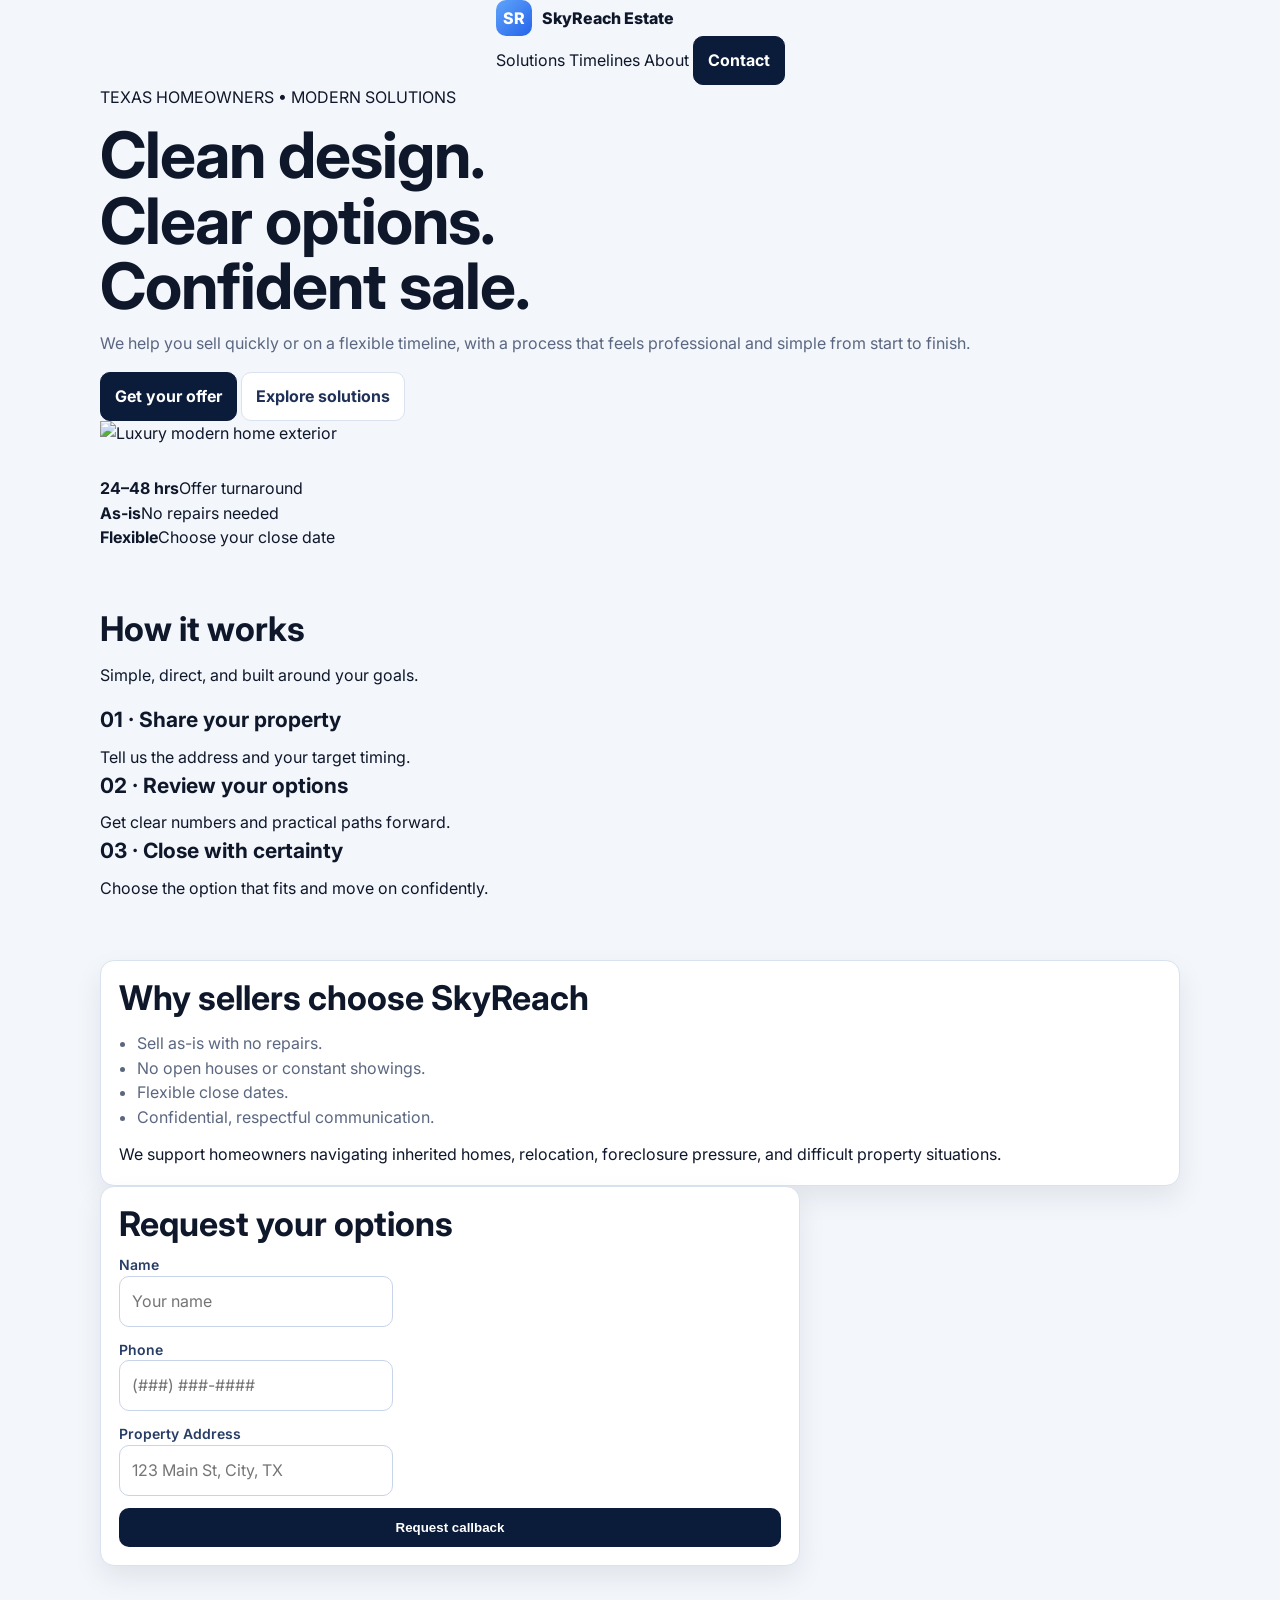
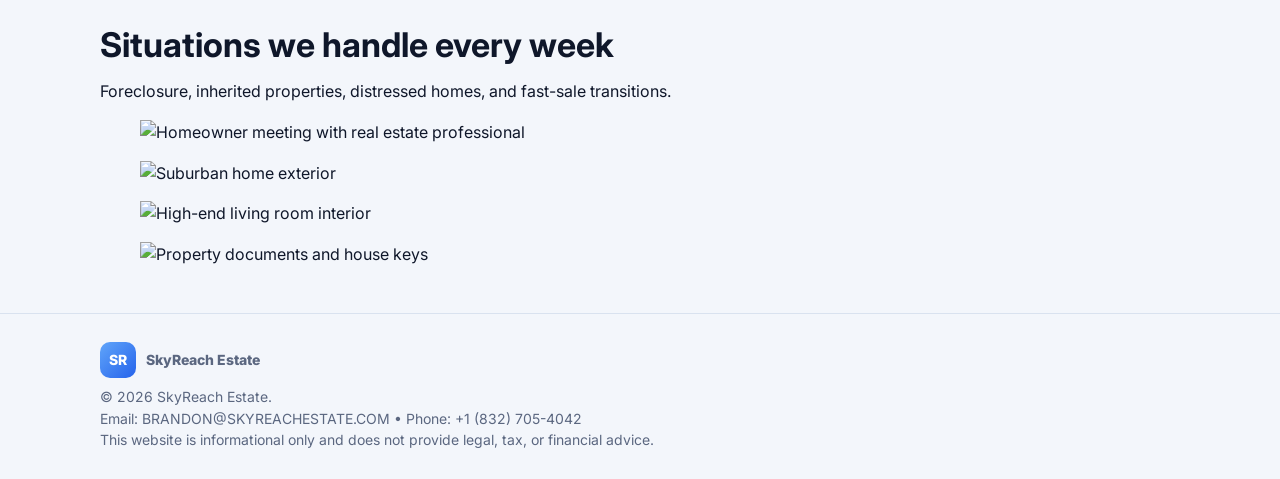
==== commit c0a5722e: "Patch: de-concatenate pages, remove diff leak, dedupe sections, complete truncated pages" ====
--- a/index.html
+++ b/index.html
@@ -3,123 +3,6 @@
 <head>
   <meta charset="utf-8" />
   <meta name="viewport" content="width=device-width,initial-scale=1" />
-  <title>SkyReach Estate | Sell Your Home in Texas</title>
-  <meta name="description" content="SkyReach Estate helps Texas homeowners sell with clear options and a professional process." />
-  <link rel="stylesheet" href="assets/styles.css" />
-</head>
-<body>
-  <header class="site-header">
-    <div class="container nav">
-      <a class="brand" href="index.html"><span class="logo">SR</span><span>SkyReach Estate</span></a>
-      <nav class="links">
-        <a href="index.html">Home</a>
-        <a href="solutions.html">Solutions</a>
-        <a href="timelines.html">Timelines</a>
-        <a href="about.html">About</a>
-        <a href="contact.html">Contact</a>
-      </nav>
-    </div>
-  </header>
-
-  <section class="hero">
-    <div class="container hero-grid">
-      <div>
-        <span class="eyebrow">Texas Homeowner Solutions</span>
-        <h1>Sell your home with clarity and confidence.</h1>
-        <p class="lead">This site has been rebuilt from the ground up to be clean, stable, and easy to navigate.</p>
-        <div class="cta" style="margin-top:18px">
-          <a class="btn primary" href="contact.html">Request Callback</a>
-          <a class="btn" href="solutions.html">View Solutions</a>
-        </div>
-      </div>
-    </div>
-  </section>
-
-  <section class="section alt">
-    <div class="container grid-3">
-      <article class="card"><h3>As-Is Selling</h3><p>No repairs, no staging, no open-house hassle.</p></article>
-      <article class="card"><h3>Fast Timelines</h3><p>From urgent closings to flexible move-out planning.</p></article>
-      <article class="card"><h3>Professional Process</h3><p>Clear communication and straightforward next steps.</p></article>
-    </div>
-  </section>
-
-  <section class="section">
-    <div class="container">
-      <h2>Start Here</h2>
-      <p class="sub">Choose the page that matches your situation.</p>
-      <div class="cta">
-        <a class="btn" href="solutions.html">Solutions</a>
-        <a class="btn" href="timelines.html">Timelines</a>
-        <a class="btn" href="contact.html">Contact Form</a>
-      </div>
-    </div>
-  </section>
-
-  <footer class="footer">
-    <div class="container">
-      <p>SkyReach Estate • <a href="mailto:BRANDON@SKYREACHESTATE.COM">BRANDON@SKYREACHESTATE.COM</a> • <a href="tel:+18327054042">+1 (832) 705-4042</a></p>
-      <p>© <span id="year"></span> SkyReach Estate</p>
-  <link rel="stylesheet" href="assets/styles.css" />
-</head>
-<body>
-  <header class="site-header">
-    <div class="container nav">
-      <a class="brand" href="index.html"><span class="logo">SR</span><span>SkyReach Estate</span></a>
-      <nav class="links">
-        <a href="index.html">Home</a>
-        <a href="solutions.html">Solutions</a>
-        <a href="timelines.html">Timelines</a>
-        <a href="about.html">About</a>
-        <a href="contact.html">Contact</a>
-      </nav>
-    </div>
-  </header>
-
-  <section class="hero">
-    <div class="container hero-grid">
-      <div>
-        <span class="eyebrow">Texas Homeowner Solutions</span>
-        <h1>Sell your home with clarity and confidence.</h1>
-        <p class="lead">This site has been rebuilt from the ground up to be clean, stable, and easy to navigate.</p>
-        <div class="cta" style="margin-top:18px">
-          <a class="btn primary" href="contact.html">Request Callback</a>
-          <a class="btn" href="solutions.html">View Solutions</a>
-        </div>
-      </div>
-      <img class="hero-photo" src="https://images.unsplash.com/photo-1600607687920-4e2a09cf159d?auto=format&fit=crop&w=1600&q=80" alt="Modern home exterior" />
-    </div>
-  </section>
-
-  <section class="section alt">
-    <div class="container grid-3">
-      <article class="card"><h3>As-Is Selling</h3><p>No repairs, no staging, no open-house hassle.</p></article>
-      <article class="card"><h3>Fast Timelines</h3><p>From urgent closings to flexible move-out planning.</p></article>
-      <article class="card"><h3>Professional Process</h3><p>Clear communication and straightforward next steps.</p></article>
-    </div>
-  </section>
-
-  <section class="section">
-    <div class="container">
-      <h2>Start Here</h2>
-      <p class="sub">Choose the page that matches your situation.</p>
-      <div class="cta">
-        <a class="btn" href="solutions.html">Solutions</a>
-        <a class="btn" href="timelines.html">Timelines</a>
-        <a class="btn" href="contact.html">Contact Form</a>
-      </div>
-    </div>
-  </section>
-
-  <footer class="footer">
-    <div class="container">
-      <p>SkyReach Estate • <a href="mailto:BRANDON@SKYREACHESTATE.COM">BRANDON@SKYREACHESTATE.COM</a> • <a href="tel:+18327054042">+1 (832) 705-4042</a></p>
-      <p>© <span id="year"></span> SkyReach Estate</p>
-  <title>SkyReach Estate | One-Page Home Selling Solutions</title>
-  <meta name="description" content="SkyReach Estate helps Texas homeowners with clear one-page guidance for selling, timelines, and contact." />
-  <link rel="stylesheet" href="assets/styles.css" />
-</head>
-<body class="onepage">
-
   <title>SkyReach Estate | Modern Home Selling in Texas</title>
   <meta name="description" content="SkyReach Estate helps Texas homeowners sell with a modern, clear process and flexible timelines." />
   <link rel="preconnect" href="https://fonts.googleapis.com">
@@ -127,7 +10,6 @@
   <link href="https://fonts.googleapis.com/css2?family=Manrope:wght@400;600;700;800&display=swap" rel="stylesheet">
   <link rel="stylesheet" href="assets/styles.css" />
 </head>
-
 <body class="home-luxe">
   <div class="nav">
     <div class="container nav-inner">
@@ -135,11 +17,6 @@
         <div class="logo">SR</div>
         <div>SkyReach Estate</div>
       </a>
-      <div class="nav-links onepage-links">
-        <a class="pill" href="#solutions">Solutions</a>
-        <a class="pill" href="#timelines">Timelines</a>
-        <a class="pill" href="#about">About</a>
-        <a class="pill" href="#contact">Contact</a>
       <div class="nav-links">
         <a class="pill" href="solutions.html">Solutions</a>
         <a class="pill" href="timelines.html">Timelines</a>
@@ -148,141 +25,6 @@
       </div>
     </div>
   </div>
-
-  <header class="hero" id="top">
-    <div class="container onepage-hero">
-      <div class="fade-in">
-        <div class="kicker"><span class="kicker-dot"></span> TEXAS HOMEOWNERS • CLEAR OPTIONS</div>
-        <h1>Sell your home with clarity, not chaos.</h1>
-        <p class="sub">Everything is now on one page: what we do, how timelines work, and how to contact us.</p>
-      </div>
-    </div>
-  </header>
-
-<section class="section" id="solutions">
-    <div class="container">
-      <div class="section-title"><div><h2>Solutions</h2><p>Common situations we help solve.</p></div></div>
-      <div class="cards">
-        <div class="tile fade-in"><h3>Foreclosure pressure</h3><div class="meta">Fast path, payoff coordination, and realistic next steps.</div></div>
-        <div class="tile fade-in"><h3>Inherited properties</h3><div class="meta">As-is options and cleaner family decision support.</div></div>
-        <div class="tile fade-in"><h3>Repairs / distressed homes</h3><div class="meta">Sell without renovation burden or open-house stress.</div></div>
-      </div>
-    </div>
-  </section>
-
-  <section class="section" id="timelines">
-    <div class="container split">
-      <div class="card fade-in">
-        <h2>Timelines</h2>
-        <ul class="list">
-          <li><b>0–14 days:</b> urgent / deadline cases.</li>
-          <li><b>2–6 weeks:</b> balanced speed + planning.</li>
-          <li><b>1–3 months:</b> flexible close for life transitions.</li>
-        </ul>
-      </div>
-      <div class="card fade-in">
-        <h2>What affects speed</h2>
-        <ul class="list">
-          <li>Title or lien complexity</li>
-          <li>Probate/estate coordination</li>
-          <li>Access and move-out timing</li>
-        </ul>
-      </div>
-    </div>
-  </section>
-
-  <section class="section" id="about">
-    <div class="container">
-      <div class="card fade-in">
-        <h2>About SkyReach</h2>
-        <p class="sub" style="margin:0">We are a Texas-based real estate investing group focused on transparent communication, professional process, and practical seller outcomes.</p>
-      </div>
-    </div>
-  </section>
-
-  <section class="section" id="contact">
-    <div class="container">
-      <form id="get-started" class="card form fade-in" action="https://formspree.io/f/mvzbypqq" method="POST">
-        <input type="hidden" name="source" value="SkyReachEstate.com - Homepage" />
-        <input type="hidden" name="_subject" value="New Lead - SkyReachEstate.com" />
-        <input type="hidden" name="_redirect" value="https://www.skyreachestate.com/thanks.html" />
-        <input type="text" name="_gotcha" style="display:none" tabindex="-1" autocomplete="off" />
-
-        <div class="field"><label>Name</label><input required name="name" placeholder="Your name" /></div>
-        <div class="field"><label>Phone</label><input required name="phone" placeholder="(###) ###-####" /></div>
-        <div class="field"><label>Property Address</label><input required name="address" placeholder="123 Main St, City, TX" /></div>
-        <input class="plain-submit" type="submit" value="Submit" />
-      </form>
-    </div>
-  </section>
-
-      <figure class="onepage-photo fade-in">
-        <img src="https://images.unsplash.com/photo-1600607687920-4e2a09cf159d?auto=format&fit=crop&w=1800&q=80" alt="Modern home exterior" />
-      </figure>
-    </div>
-  </header>
-
-  <section class="section" id="solutions">
-    <div class="container">
-      <div class="section-title"><div><h2>Solutions</h2><p>Common situations we help solve.</p></div></div>
-      <div class="cards">
-        <div class="tile fade-in"><h3>Foreclosure pressure</h3><div class="meta">Fast path, payoff coordination, and realistic next steps.</div></div>
-        <div class="tile fade-in"><h3>Inherited properties</h3><div class="meta">As-is options and cleaner family decision support.</div></div>
-        <div class="tile fade-in"><h3>Repairs / distressed homes</h3><div class="meta">Sell without renovation burden or open-house stress.</div></div>
-      </div>
-    </div>
-  </section>
-
-  <section class="section" id="timelines">
-    <div class="container split">
-      <div class="card fade-in">
-        <h2>Timelines</h2>
-        <ul class="list">
-          <li><b>0–14 days:</b> urgent / deadline cases.</li>
-          <li><b>2–6 weeks:</b> balanced speed + planning.</li>
-          <li><b>1–3 months:</b> flexible close for life transitions.</li>
-        </ul>
-      </div>
-      <div class="card fade-in">
-        <h2>What affects speed</h2>
-        <ul class="list">
-          <li>Title or lien complexity</li>
-          <li>Probate/estate coordination</li>
-          <li>Access and move-out timing</li>
-        </ul>
-      </div>
-    </div>
-  </section>
-
-  <section class="section" id="about">
-    <div class="container">
-      <div class="card fade-in">
-        <h2>About SkyReach</h2>
-        <p class="sub" style="margin:0">We are a Texas-based real estate investing group focused on transparent communication, professional process, and practical seller outcomes.</p>
-      </div>
-    </div>
-  </section>
-
-  <section class="section" id="contact">
-    <div class="container split">
-      <div class="card fade-in">
-        <h2>Contact</h2>
-        <div class="small">Email: <a href="mailto:BRANDON@SKYREACHESTATE.COM">BRANDON@SKYREACHESTATE.COM</a></div>
-        <div class="small">Phone: <a href="tel:+18327054042">+1 (832) 705-4042</a></div>
-      </div>
-
-      <form id="get-started" class="card form fade-in" action="https://formspree.io/f/mvzbypqq" method="POST">
-        <input type="hidden" name="source" value="SkyReachEstate.com - Homepage" />
-        <input type="hidden" name="_subject" value="New Lead - SkyReachEstate.com" />
-        <input type="hidden" name="_redirect" value="https://www.skyreachestate.com/thanks.html" />
-        <input type="text" name="_gotcha" style="display:none" tabindex="-1" autocomplete="off" />
-
-        <div class="field"><label>Name</label><input required name="name" placeholder="Your name" /></div>
-        <div class="field"><label>Phone</label><input required name="phone" placeholder="(###) ###-####" /></div>
-        <div class="field"><label>Property Address</label><input required name="address" placeholder="123 Main St, City, TX" /></div>
-        <input class="plain-submit" type="submit" value="Submit" />
-      </form>
-    </div>
 
   <header class="luxe-hero fade-in" id="top">
     <div class="container luxe-hero-layout">
@@ -302,8 +44,6 @@
       </div>
     </div>
   </header>
-
-
   <section class="section luxe-stat-strip">
     <div class="container luxe-stats">
       <div><strong>24–48 hrs</strong><span>Offer turnaround</span></div>
@@ -311,41 +51,12 @@
       <div><strong>Flexible</strong><span>Choose your close date</span></div>
     </div>
   </section>
-
   <section class="section luxe-section">
     <div class="container">
       <div class="section-title">
         <div>
           <h2>How it works</h2>
           <p>Simple, direct, and built around your goals.</p>
-        </div>
-      </div>
-      <div class="luxe-image-wrap">
-        <img class="luxe-hero-image" src="https://images.unsplash.com/photo-1600607687920-4e2a09cf159d?auto=format&fit=crop&w=1800&q=80" alt="Luxury modern home exterior" />
-      </div>
-    </div>
-  </header>
-
-  <section class="section luxe-stat-strip">
-    <div class="container luxe-stats">
-      <div><strong>24–48 hrs</strong><span>Offer turnaround</span></div>
-      <div><strong>As-is</strong><span>No repairs needed</span></div>
-      <div><strong>Flexible</strong><span>Choose your close date</span></div>
-    </div>
-  </section>
-
-  <section class="section luxe-section">
-    <div class="container">
-      <div class="section-title">
-        <div>
-          <h2>How it works</h2>
-          <p>Simple, direct, and built around your goals.</p>
-        </div>
-      </div>
-      <div class="cards">
-        <div class="tile fade-in">
-          <h3>01 · Share your property</h3>
-          <div class="meta">Tell us the address and your target timing.</div>
         </div>
       </div>
       <div class="cards">
@@ -364,7 +75,6 @@
       </div>
     </div>
   </section>
-
   <section class="section luxe-section">
     <div class="container split">
       <div class="card fade-in">
@@ -380,7 +90,6 @@
         </div>
       </div>
 
-      <form class="card form fade-in" action="https://formspree.io/f/mvzbypqq" method="POST">
       <form id="get-started" class="card form fade-in" action="https://formspree.io/f/mvzbypqq" method="POST">
         <h2 style="margin:0">Request your options</h2>
         <input type="hidden" name="source" value="SkyReachEstate.com - Homepage" />
@@ -404,7 +113,6 @@
       </form>
     </div>
   </section>
-
   <section class="section">
     <div class="container">
       <div class="section-title">
@@ -421,60 +129,12 @@
       </div>
     </div>
   </section>
-        </div>
-      </div>
-    </div>
-
-  </section>
-
-  <section class="section luxe-section">
-    <div class="container split">
-      <div class="card fade-in">
-        <h2>Why sellers choose SkyReach</h2>
-        <ul class="list">
-          <li>Sell as-is with no repairs.</li>
-          <li>No open houses or constant showings.</li>
-          <li>Flexible close dates.</li>
-          <li>Confidential, respectful communication.</li>
-        </ul>
-        <div class="note" style="margin-top:12px">
-          We support homeowners navigating inherited homes, relocation, foreclosure pressure, and difficult property situations.
-        </div>
-      </div>
-
-
-      <form class="card form fade-in" action="https://formspree.io/f/mvzbypqq" method="POST">
-        <h2 style="margin:0">Request your options</h2>
-        <input type="hidden" name="source" value="SkyReachEstate.com - Homepage" />
-        <input type="hidden" name="_subject" value="New Lead - SkyReachEstate.com" />
-        <input type="hidden" name="_redirect" value="https://www.skyreachestate.com/thanks.html" />
-        <input type="text" name="_gotcha" style="display:none" tabindex="-1" autocomplete="off" />
-
-
-        <div class="field">
-          <label>Name</label>
-          <input required name="name" placeholder="Your name" />
-        </div>
-        <div class="field">
-          <label>Phone</label>
-          <input required name="phone" placeholder="(###) ###-####" />
-        </div>
-        <div class="field">
-          <label>Property Address</label>
-          <input required name="address" placeholder="123 Main St, City, TX" />
-        </div>
-        <button class="btn primary" type="submit">Request callback</button>
-      </form>
-    </div>
-  </section>
-
   <footer class="footer">
     <div class="container cols">
       <div>
         <div class="brand" style="margin-bottom:8px"><div class="logo">SR</div><div>SkyReach Estate</div></div>
         <div class="small">© <span id="year"></span> SkyReach Estate.</div>
         <div class="small">Email: <a href="mailto:BRANDON@SKYREACHESTATE.COM">BRANDON@SKYREACHESTATE.COM</a> • Phone: <a href="tel:+18327054042">+1 (832) 705-4042</a></div>
-        <div class="small" style="margin-top:10px">© <span id="year"></span> SkyReach Estate.</div>
       </div>
       <div class="small">This website is informational only and does not provide legal, tax, or financial advice.</div>
     </div>
@@ -482,4 +142,4 @@
 
   <script src="assets/site.js"></script>
 </body>
-</html>
+</html>
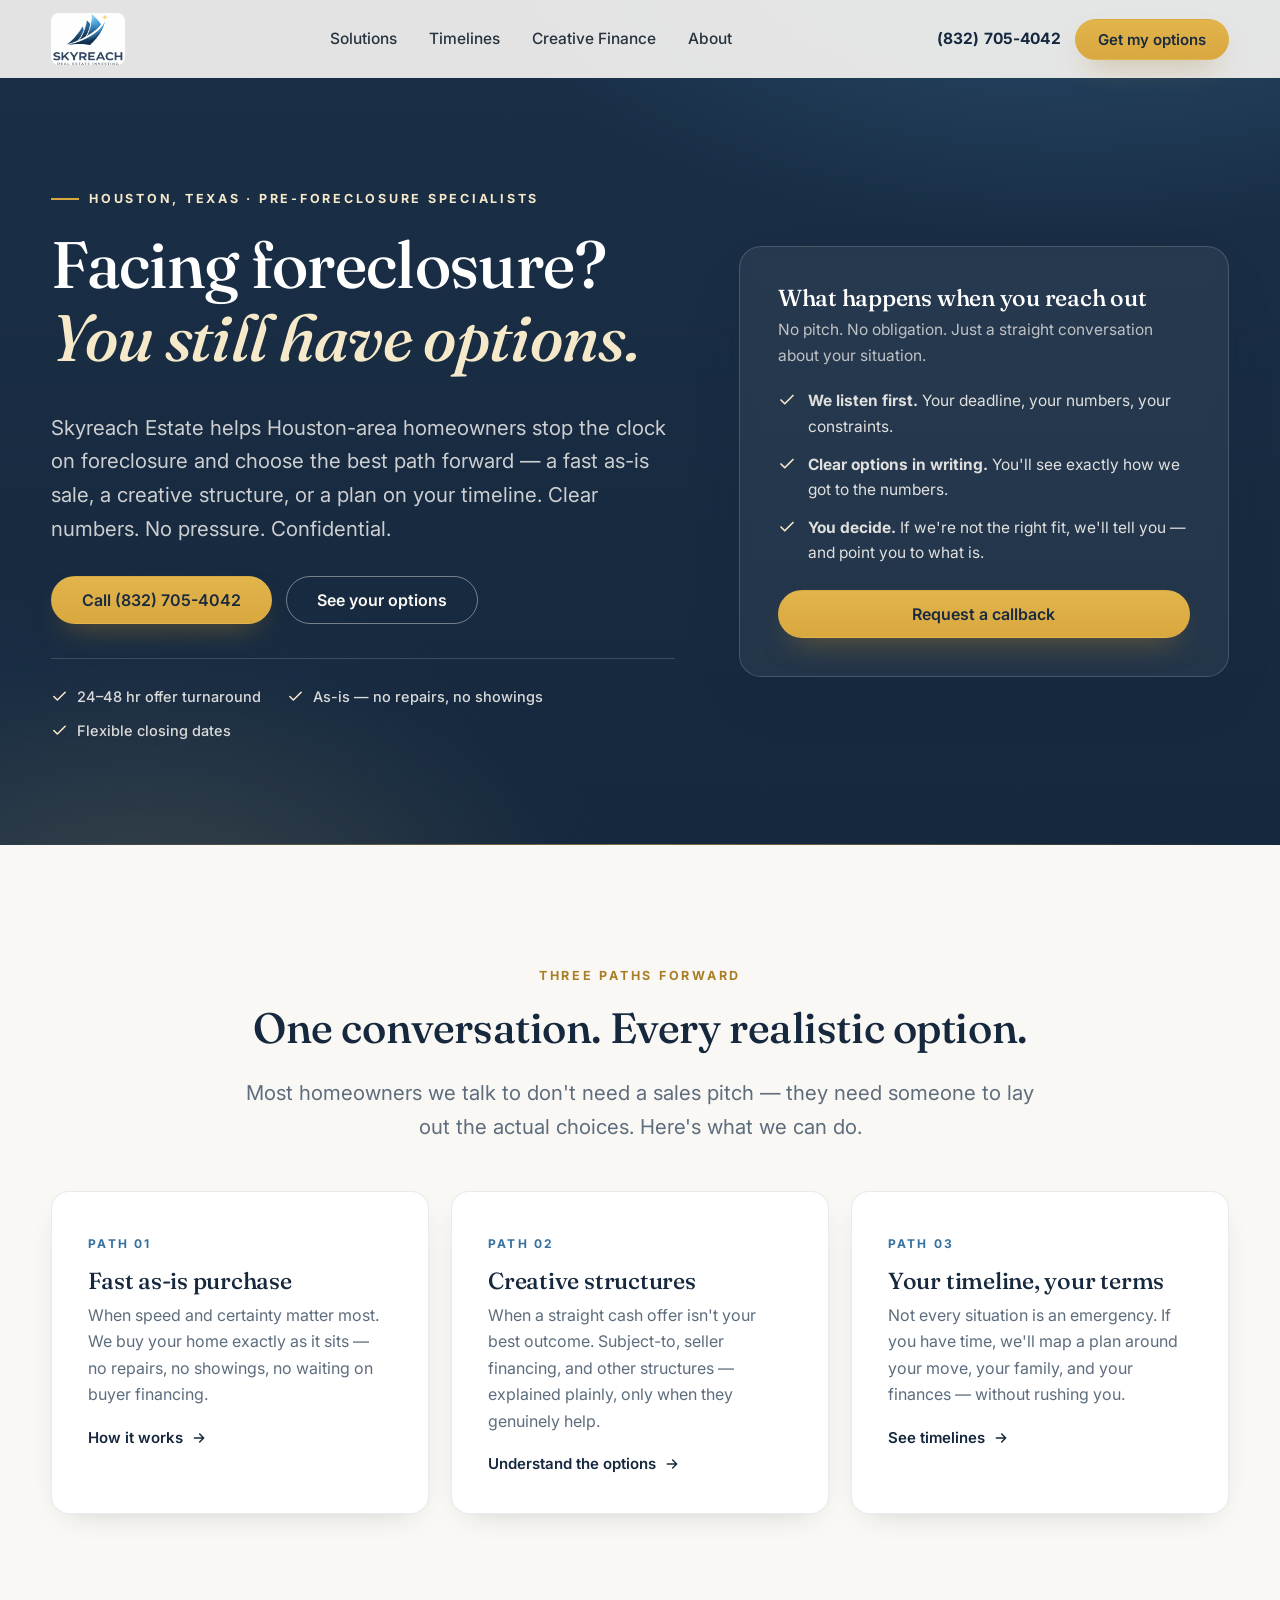
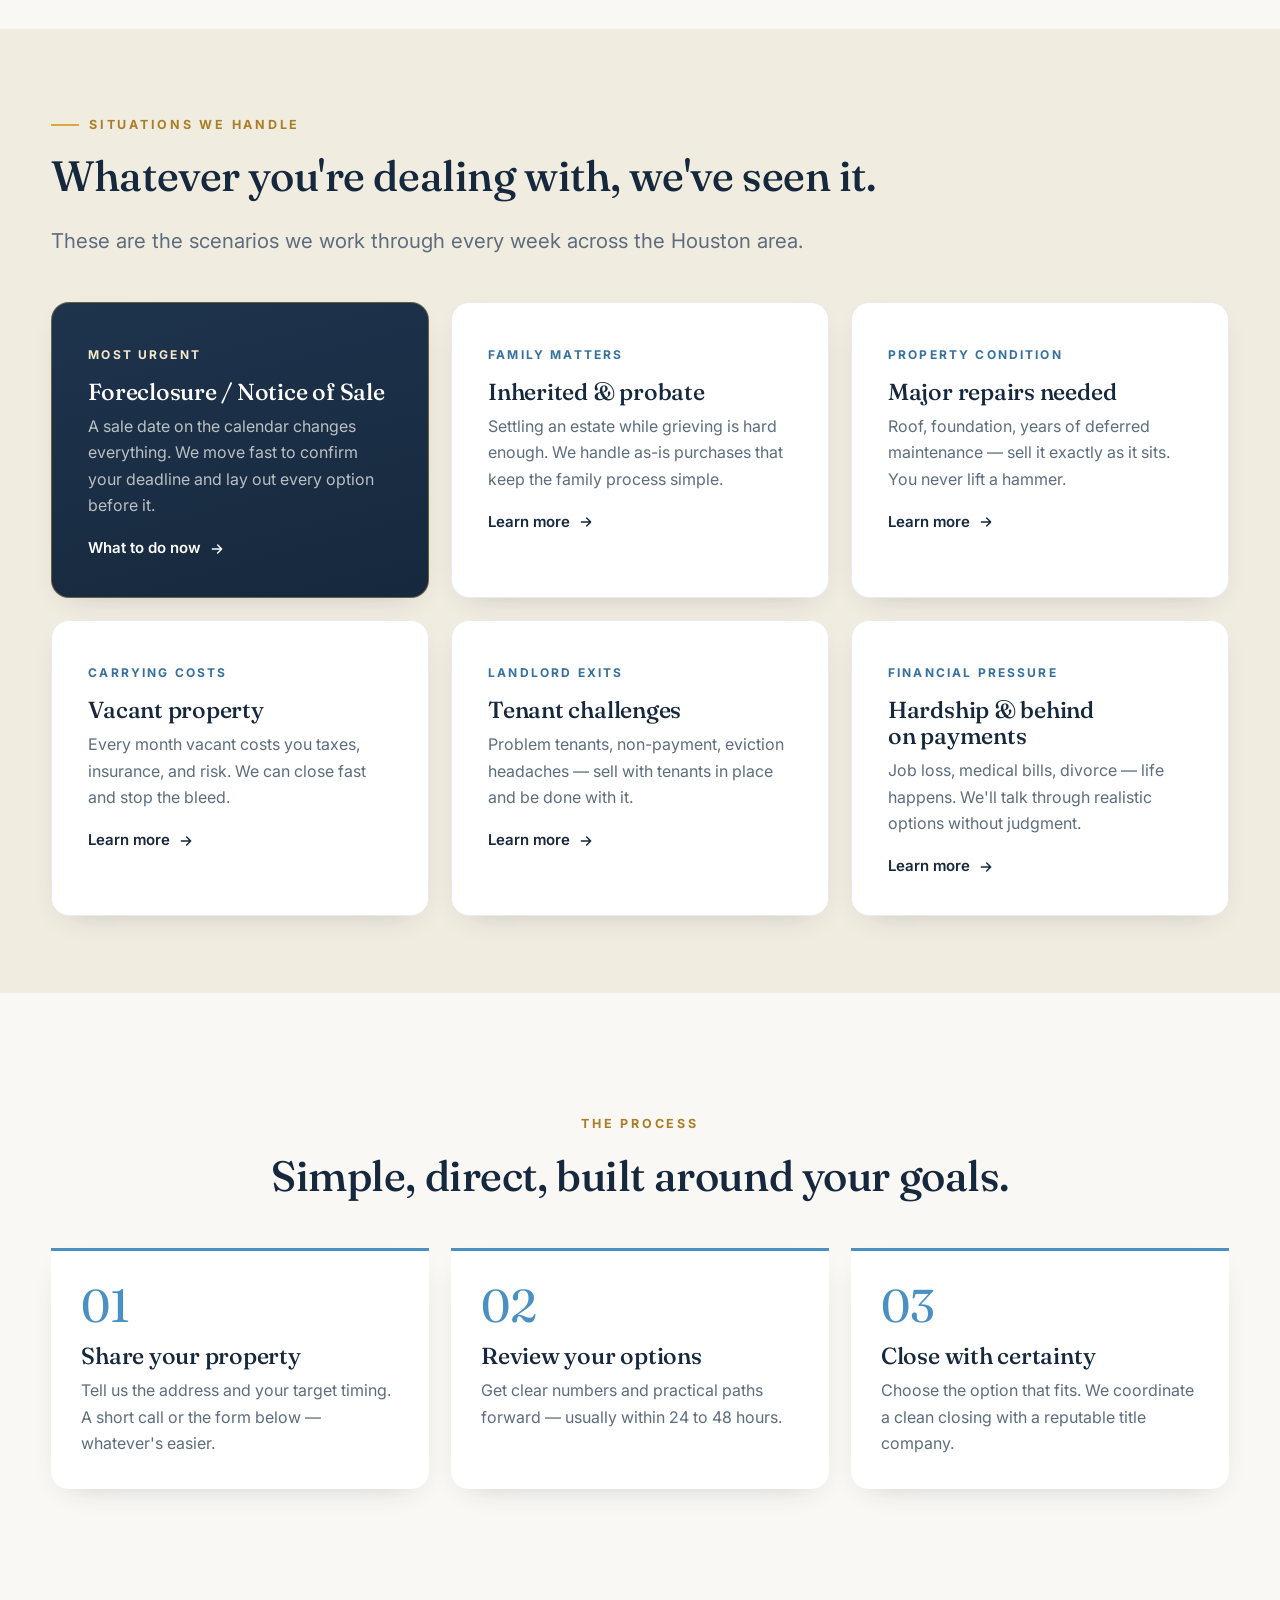
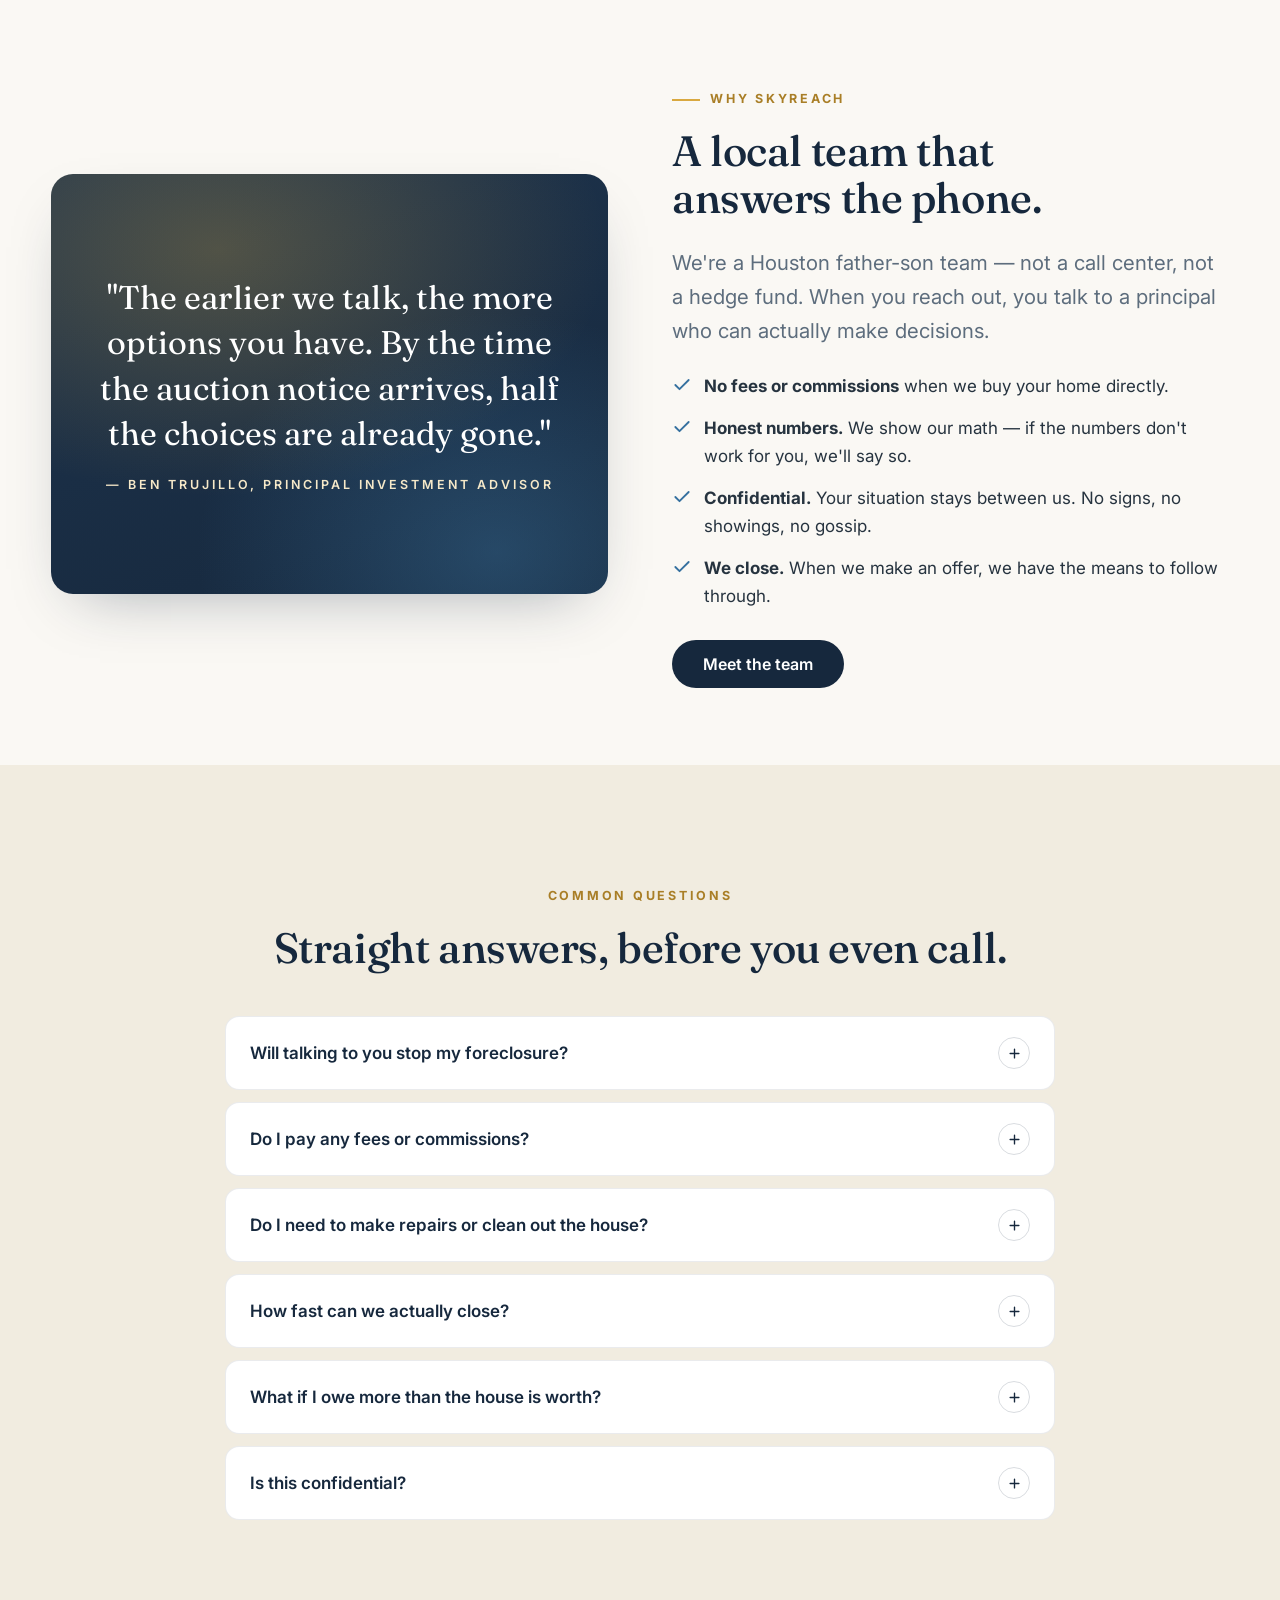
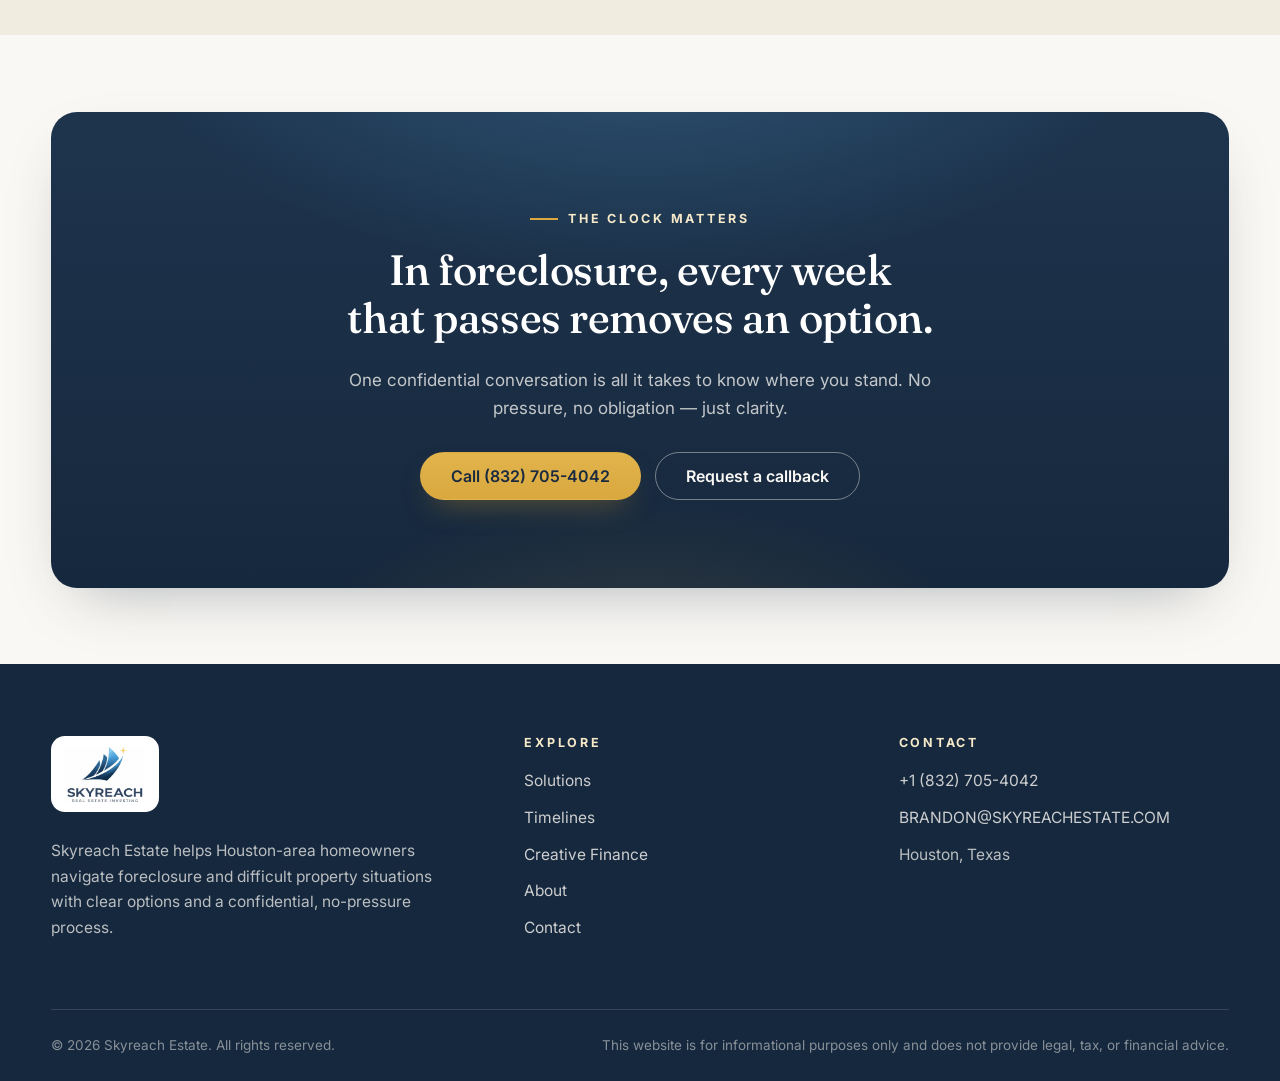
==== commit 6c828f29: "Professional rebuild: logo-matched design system, foreclosure-forward copy, all 7 pages" ====
--- a/index.html
+++ b/index.html
@@ -3,143 +3,284 @@
 <head>
   <meta charset="utf-8" />
   <meta name="viewport" content="width=device-width,initial-scale=1" />
-  <title>SkyReach Estate | Modern Home Selling in Texas</title>
-  <meta name="description" content="SkyReach Estate helps Texas homeowners sell with a modern, clear process and flexible timelines." />
-  <link rel="preconnect" href="https://fonts.googleapis.com">
-  <link rel="preconnect" href="https://fonts.gstatic.com" crossorigin>
-  <link href="https://fonts.googleapis.com/css2?family=Manrope:wght@400;600;700;800&display=swap" rel="stylesheet">
+  <title>Skyreach Estate | Facing Foreclosure in Houston? You Have Options.</title>
+  <meta name="description" content="Skyreach Estate helps Houston-area homeowners facing foreclosure and difficult property situations with clear options: fast as-is sales, creative structures, and flexible timelines." />
+  <link rel="icon" href="assets/favicon.png" type="image/png" />
+  <link rel="preconnect" href="https://fonts.googleapis.com" />
+  <link rel="preconnect" href="https://fonts.gstatic.com" crossorigin />
+  <link href="https://fonts.googleapis.com/css2?family=Fraunces:opsz,wght@9..144,400;9..144,500;9..144,600&family=Inter:wght@400;500;600;700&display=swap" rel="stylesheet" />
   <link rel="stylesheet" href="assets/styles.css" />
 </head>
-<body class="home-luxe">
-  <div class="nav">
-    <div class="container nav-inner">
-      <a class="brand" href="#top">
-        <div class="logo">SR</div>
-        <div>SkyReach Estate</div>
+<body>
+
+  <header class="site-nav" id="siteNav">
+    <div class="wrap nav-inner">
+      <a class="brand" href="index.html" aria-label="Skyreach Estate — home">
+        <img class="brand-logo" src="assets/logo.jpg" alt="Skyreach Estate logo" />
       </a>
-      <div class="nav-links">
-        <a class="pill" href="solutions.html">Solutions</a>
-        <a class="pill" href="timelines.html">Timelines</a>
-        <a class="pill" href="about.html">About</a>
-        <a class="btn primary" href="contact.html">Contact</a>
-      </div>
-    </div>
-  </div>
-
-  <header class="luxe-hero fade-in" id="top">
-    <div class="container luxe-hero-layout">
-      <div class="luxe-copy">
-        <div class="kicker"><span class="kicker-dot"></span> TEXAS HOMEOWNERS • MODERN SOLUTIONS</div>
-        <h1>Clean design.
-          <br/>Clear options.
-          <br/>Confident sale.</h1>
-        <p class="sub">We help you sell quickly or on a flexible timeline, with a process that feels professional and simple from start to finish.</p>
-        <div class="luxe-cta-row">
-          <a class="btn primary" href="contact.html">Get your offer</a>
-          <a class="btn ghost" href="solutions.html">Explore solutions</a>
-        </div>
-      </div>
-      <div class="luxe-image-wrap">
-        <img class="luxe-hero-image" src="https://images.unsplash.com/photo-1600607687920-4e2a09cf159d?auto=format&fit=crop&w=1800&q=80" alt="Luxury modern home exterior" />
-      </div>
+      <nav class="nav-links" aria-label="Primary">
+        <a class="nav-link" href="solutions.html">Solutions</a>
+        <a class="nav-link" href="timelines.html">Timelines</a>
+        <a class="nav-link" href="creative-finance.html">Creative Finance</a>
+        <a class="nav-link" href="about.html">About</a>
+      </nav>
+      <div class="nav-cta">
+        <a class="nav-phone" href="tel:+18327054042">(832) 705-4042</a>
+        <a class="btn btn-gold" href="contact.html">Get my options</a>
+      </div>
+      <button class="menu-toggle" id="menuToggle" aria-label="Open menu" aria-expanded="false">
+        <svg viewBox="0 0 24 24" fill="none" stroke-width="2" stroke-linecap="round"><path d="M4 7h16M4 12h16M4 17h16"/></svg>
+      </button>
     </div>
   </header>
-  <section class="section luxe-stat-strip">
-    <div class="container luxe-stats">
-      <div><strong>24–48 hrs</strong><span>Offer turnaround</span></div>
-      <div><strong>As-is</strong><span>No repairs needed</span></div>
-      <div><strong>Flexible</strong><span>Choose your close date</span></div>
+
+  <main>
+    <!-- HERO -->
+    <section class="hero">
+      <div class="wrap hero-grid">
+        <div>
+          <span class="eyebrow">Houston, Texas · Pre-foreclosure specialists</span>
+          <h1>Facing foreclosure? <em>You still have options.</em></h1>
+          <p class="lede">Skyreach Estate helps Houston-area homeowners stop the clock on foreclosure and choose the best path forward — a fast as-is sale, a creative structure, or a plan on your timeline. Clear numbers. No pressure. Confidential.</p>
+          <div class="btn-row">
+            <a class="btn btn-gold" href="tel:+18327054042">Call (832) 705-4042</a>
+            <a class="btn btn-ghost" href="solutions.html">See your options</a>
+          </div>
+          <div class="trust-row">
+            <span class="trust-item"><svg viewBox="0 0 24 24" fill="none" stroke-width="2.2" stroke-linecap="round" stroke-linejoin="round"><path d="M20 6 9 17l-5-5"/></svg>24–48 hr offer turnaround</span>
+            <span class="trust-item"><svg viewBox="0 0 24 24" fill="none" stroke-width="2.2" stroke-linecap="round" stroke-linejoin="round"><path d="M20 6 9 17l-5-5"/></svg>As-is — no repairs, no showings</span>
+            <span class="trust-item"><svg viewBox="0 0 24 24" fill="none" stroke-width="2.2" stroke-linecap="round" stroke-linejoin="round"><path d="M20 6 9 17l-5-5"/></svg>Flexible closing dates</span>
+          </div>
+        </div>
+        <aside class="hero-card reveal">
+          <h3>What happens when you reach out</h3>
+          <p>No pitch. No obligation. Just a straight conversation about your situation.</p>
+          <ul>
+            <li><svg viewBox="0 0 24 24" fill="none" stroke-width="2.2" stroke-linecap="round" stroke-linejoin="round"><path d="M20 6 9 17l-5-5"/></svg><span><strong>We listen first.</strong> Your deadline, your numbers, your constraints.</span></li>
+            <li><svg viewBox="0 0 24 24" fill="none" stroke-width="2.2" stroke-linecap="round" stroke-linejoin="round"><path d="M20 6 9 17l-5-5"/></svg><span><strong>Clear options in writing.</strong> You'll see exactly how we got to the numbers.</span></li>
+            <li><svg viewBox="0 0 24 24" fill="none" stroke-width="2.2" stroke-linecap="round" stroke-linejoin="round"><path d="M20 6 9 17l-5-5"/></svg><span><strong>You decide.</strong> If we're not the right fit, we'll tell you — and point you to what is.</span></li>
+          </ul>
+          <a class="btn btn-gold" href="contact.html" style="width:100%">Request a callback</a>
+        </aside>
+      </div>
+    </section>
+
+    <!-- PATHS -->
+    <section class="section">
+      <div class="wrap">
+        <div class="center" style="margin-bottom:48px">
+          <span class="eyebrow">Three paths forward</span>
+          <h2>One conversation. Every realistic option.</h2>
+          <p class="lede">Most homeowners we talk to don't need a sales pitch — they need someone to lay out the actual choices. Here's what we can do.</p>
+        </div>
+        <div class="grid-3">
+          <a class="card reveal" href="solutions.html">
+            <span class="card-tag">Path 01</span>
+            <h3>Fast as-is purchase</h3>
+            <p>When speed and certainty matter most. We buy your home exactly as it sits — no repairs, no showings, no waiting on buyer financing.</p>
+            <span class="card-link">How it works <svg viewBox="0 0 24 24" fill="none" stroke-width="2.2" stroke-linecap="round" stroke-linejoin="round"><path d="M5 12h14m-6-6 6 6-6 6"/></svg></span>
+          </a>
+          <a class="card reveal reveal-d1" href="creative-finance.html">
+            <span class="card-tag">Path 02</span>
+            <h3>Creative structures</h3>
+            <p>When a straight cash offer isn't your best outcome. Subject-to, seller financing, and other structures — explained plainly, only when they genuinely help.</p>
+            <span class="card-link">Understand the options <svg viewBox="0 0 24 24" fill="none" stroke-width="2.2" stroke-linecap="round" stroke-linejoin="round"><path d="M5 12h14m-6-6 6 6-6 6"/></svg></span>
+          </a>
+          <a class="card reveal reveal-d2" href="timelines.html">
+            <span class="card-tag">Path 03</span>
+            <h3>Your timeline, your terms</h3>
+            <p>Not every situation is an emergency. If you have time, we'll map a plan around your move, your family, and your finances — without rushing you.</p>
+            <span class="card-link">See timelines <svg viewBox="0 0 24 24" fill="none" stroke-width="2.2" stroke-linecap="round" stroke-linejoin="round"><path d="M5 12h14m-6-6 6 6-6 6"/></svg></span>
+          </a>
+        </div>
+      </div>
+    </section>
+
+    <!-- SITUATIONS -->
+    <section class="section-tight" style="background:var(--paper-2)">
+      <div class="wrap">
+        <div style="margin-bottom:44px">
+          <span class="eyebrow">Situations we handle</span>
+          <h2>Whatever you're dealing with, we've seen it.</h2>
+          <p class="lede">These are the scenarios we work through every week across the Houston area.</p>
+        </div>
+        <div class="grid-3">
+          <a class="card featured reveal" href="solutions.html#foreclosure">
+            <span class="card-tag">Most urgent</span>
+            <h3>Foreclosure / Notice of Sale</h3>
+            <p>A sale date on the calendar changes everything. We move fast to confirm your deadline and lay out every option before it.</p>
+            <span class="card-link">What to do now <svg viewBox="0 0 24 24" fill="none" stroke-width="2.2" stroke-linecap="round" stroke-linejoin="round"><path d="M5 12h14m-6-6 6 6-6 6"/></svg></span>
+          </a>
+          <a class="card reveal reveal-d1" href="solutions.html#inherited">
+            <span class="card-tag">Family matters</span>
+            <h3>Inherited &amp; probate</h3>
+            <p>Settling an estate while grieving is hard enough. We handle as-is purchases that keep the family process simple.</p>
+            <span class="card-link">Learn more <svg viewBox="0 0 24 24" fill="none" stroke-width="2.2" stroke-linecap="round" stroke-linejoin="round"><path d="M5 12h14m-6-6 6 6-6 6"/></svg></span>
+          </a>
+          <a class="card reveal reveal-d2" href="solutions.html#repairs">
+            <span class="card-tag">Property condition</span>
+            <h3>Major repairs needed</h3>
+            <p>Roof, foundation, years of deferred maintenance — sell it exactly as it sits. You never lift a hammer.</p>
+            <span class="card-link">Learn more <svg viewBox="0 0 24 24" fill="none" stroke-width="2.2" stroke-linecap="round" stroke-linejoin="round"><path d="M5 12h14m-6-6 6 6-6 6"/></svg></span>
+          </a>
+          <a class="card reveal" href="solutions.html#vacant">
+            <span class="card-tag">Carrying costs</span>
+            <h3>Vacant property</h3>
+            <p>Every month vacant costs you taxes, insurance, and risk. We can close fast and stop the bleed.</p>
+            <span class="card-link">Learn more <svg viewBox="0 0 24 24" fill="none" stroke-width="2.2" stroke-linecap="round" stroke-linejoin="round"><path d="M5 12h14m-6-6 6 6-6 6"/></svg></span>
+          </a>
+          <a class="card reveal reveal-d1" href="solutions.html#tenants">
+            <span class="card-tag">Landlord exits</span>
+            <h3>Tenant challenges</h3>
+            <p>Problem tenants, non-payment, eviction headaches — sell with tenants in place and be done with it.</p>
+            <span class="card-link">Learn more <svg viewBox="0 0 24 24" fill="none" stroke-width="2.2" stroke-linecap="round" stroke-linejoin="round"><path d="M5 12h14m-6-6 6 6-6 6"/></svg></span>
+          </a>
+          <a class="card reveal reveal-d2" href="solutions.html#hardship">
+            <span class="card-tag">Financial pressure</span>
+            <h3>Hardship &amp; behind on payments</h3>
+            <p>Job loss, medical bills, divorce — life happens. We'll talk through realistic options without judgment.</p>
+            <span class="card-link">Learn more <svg viewBox="0 0 24 24" fill="none" stroke-width="2.2" stroke-linecap="round" stroke-linejoin="round"><path d="M5 12h14m-6-6 6 6-6 6"/></svg></span>
+          </a>
+        </div>
+      </div>
+    </section>
+
+    <!-- HOW IT WORKS -->
+    <section class="section">
+      <div class="wrap">
+        <div class="center" style="margin-bottom:48px">
+          <span class="eyebrow">The process</span>
+          <h2>Simple, direct, built around your goals.</h2>
+        </div>
+        <div class="steps">
+          <div class="step reveal">
+            <div class="step-num">01</div>
+            <h3>Share your property</h3>
+            <p>Tell us the address and your target timing. A short call or the form below — whatever's easier.</p>
+          </div>
+          <div class="step reveal reveal-d1">
+            <div class="step-num">02</div>
+            <h3>Review your options</h3>
+            <p>Get clear numbers and practical paths forward — usually within 24 to 48 hours.</p>
+          </div>
+          <div class="step reveal reveal-d2">
+            <div class="step-num">03</div>
+            <h3>Close with certainty</h3>
+            <p>Choose the option that fits. We coordinate a clean closing with a reputable title company.</p>
+          </div>
+        </div>
+      </div>
+    </section>
+
+    <!-- WHY SKYREACH -->
+    <section class="section-tight">
+      <div class="wrap split">
+        <div class="split-panel reveal">
+          <blockquote>
+            "The earlier we talk, the more options you have. By the time the auction notice arrives, half the choices are already gone."
+            <footer>— Ben Trujillo, Principal Investment Advisor</footer>
+          </blockquote>
+        </div>
+        <div class="reveal reveal-d1">
+          <span class="eyebrow">Why Skyreach</span>
+          <h2>A local team that answers the phone.</h2>
+          <p class="lede">We're a Houston father-son team — not a call center, not a hedge fund. When you reach out, you talk to a principal who can actually make decisions.</p>
+          <ul class="check-list">
+            <li><svg viewBox="0 0 24 24" fill="none" stroke-width="2.2" stroke-linecap="round" stroke-linejoin="round"><path d="M20 6 9 17l-5-5"/></svg><span><strong>No fees or commissions</strong> when we buy your home directly.</span></li>
+            <li><svg viewBox="0 0 24 24" fill="none" stroke-width="2.2" stroke-linecap="round" stroke-linejoin="round"><path d="M20 6 9 17l-5-5"/></svg><span><strong>Honest numbers.</strong> We show our math — if the numbers don't work for you, we'll say so.</span></li>
+            <li><svg viewBox="0 0 24 24" fill="none" stroke-width="2.2" stroke-linecap="round" stroke-linejoin="round"><path d="M20 6 9 17l-5-5"/></svg><span><strong>Confidential.</strong> Your situation stays between us. No signs, no showings, no gossip.</span></li>
+            <li><svg viewBox="0 0 24 24" fill="none" stroke-width="2.2" stroke-linecap="round" stroke-linejoin="round"><path d="M20 6 9 17l-5-5"/></svg><span><strong>We close.</strong> When we make an offer, we have the means to follow through.</span></li>
+          </ul>
+          <div class="btn-row">
+            <a class="btn btn-ink" href="about.html">Meet the team</a>
+          </div>
+        </div>
+      </div>
+    </section>
+
+    <!-- FAQ -->
+    <section class="section" style="background:var(--paper-2)">
+      <div class="wrap">
+        <div class="center" style="margin-bottom:44px">
+          <span class="eyebrow">Common questions</span>
+          <h2>Straight answers, before you even call.</h2>
+        </div>
+        <div class="faq">
+          <div class="faq-item reveal">
+            <button class="faq-q" aria-expanded="false">Will talking to you stop my foreclosure?<span class="faq-icon"><svg viewBox="0 0 24 24" fill="none" stroke-width="2.2" stroke-linecap="round"><path d="M12 5v14M5 12h14"/></svg></span></button>
+            <div class="faq-a"><div class="faq-a-inner"><p>A conversation alone doesn't stop anything — but it starts the clock on real options. Depending on your sale date and numbers, that could mean a fast purchase before auction, a reinstatement plan, or a referral to the right professional. What we won't do is waste the time you have left.</p></div></div>
+          </div>
+          <div class="faq-item reveal">
+            <button class="faq-q" aria-expanded="false">Do I pay any fees or commissions?<span class="faq-icon"><svg viewBox="0 0 24 24" fill="none" stroke-width="2.2" stroke-linecap="round"><path d="M12 5v14M5 12h14"/></svg></span></button>
+            <div class="faq-a"><div class="faq-a-inner"><p>No. When we buy your home directly there are no agent commissions and no fees from us. The offer we make is the number we work from — we'll walk you through exactly how we got there.</p></div></div>
+          </div>
+          <div class="faq-item reveal">
+            <button class="faq-q" aria-expanded="false">Do I need to make repairs or clean out the house?<span class="faq-icon"><svg viewBox="0 0 24 24" fill="none" stroke-width="2.2" stroke-linecap="round"><path d="M12 5v14M5 12h14"/></svg></span></button>
+            <div class="faq-a"><div class="faq-a-inner"><p>No. We buy as-is — damage, clutter, tenants, code issues and all. Take what you want and leave the rest; we'll handle it after closing.</p></div></div>
+          </div>
+          <div class="faq-item reveal">
+            <button class="faq-q" aria-expanded="false">How fast can we actually close?<span class="faq-icon"><svg viewBox="0 0 24 24" fill="none" stroke-width="2.2" stroke-linecap="round"><path d="M12 5v14M5 12h14"/></svg></span></button>
+            <div class="faq-a"><div class="faq-a-inner"><p>Offers typically go out within 24–48 hours of seeing the property. Closing speed then depends on title work and your lender's payoff process — urgent situations can close in as little as 7–14 days. See our <a href="timelines.html">timelines page</a> for what each path looks like.</p></div></div>
+          </div>
+          <div class="faq-item reveal">
+            <button class="faq-q" aria-expanded="false">What if I owe more than the house is worth?<span class="faq-icon"><svg viewBox="0 0 24 24" fill="none" stroke-width="2.2" stroke-linecap="round"><path d="M12 5v14M5 12h14"/></svg></span></button>
+            <div class="faq-a"><div class="faq-a-inner"><p>Then a traditional sale may not work — and we'll tell you that straight. In some cases a creative structure (like taking over payments) can still produce a clean exit. Either way, you'll leave the conversation knowing where you stand.</p></div></div>
+          </div>
+          <div class="faq-item reveal">
+            <button class="faq-q" aria-expanded="false">Is this confidential?<span class="faq-icon"><svg viewBox="0 0 24 24" fill="none" stroke-width="2.2" stroke-linecap="round"><path d="M12 5v14M5 12h14"/></svg></span></button>
+            <div class="faq-a"><div class="faq-a-inner"><p>Completely. No yard signs, no open houses, no public listings. Many of the homeowners we help never want the neighbors to know — we operate that way by default.</p></div></div>
+          </div>
+        </div>
+      </div>
+    </section>
+
+    <!-- CTA -->
+    <section class="section-tight">
+      <div class="wrap">
+        <div class="cta-band reveal">
+          <span class="eyebrow">The clock matters</span>
+          <h2>In foreclosure, every week that passes removes an option.</h2>
+          <p>One confidential conversation is all it takes to know where you stand. No pressure, no obligation — just clarity.</p>
+          <div class="btn-row">
+            <a class="btn btn-gold" href="tel:+18327054042">Call (832) 705-4042</a>
+            <a class="btn btn-ghost" href="contact.html">Request a callback</a>
+          </div>
+        </div>
+      </div>
+    </section>
+  </main>
+
+  <footer class="site-footer">
+    <div class="wrap footer-grid">
+      <div>
+        <span class="footer-logo"><img src="assets/logo.jpg" alt="Skyreach Estate logo" /></span>
+        <p class="footer-blurb">Skyreach Estate helps Houston-area homeowners navigate foreclosure and difficult property situations with clear options and a confidential, no-pressure process.</p>
+      </div>
+      <div class="footer-col">
+        <h4>Explore</h4>
+        <ul>
+          <li><a href="solutions.html">Solutions</a></li>
+          <li><a href="timelines.html">Timelines</a></li>
+          <li><a href="creative-finance.html">Creative Finance</a></li>
+          <li><a href="about.html">About</a></li>
+          <li><a href="contact.html">Contact</a></li>
+        </ul>
+      </div>
+      <div class="footer-col">
+        <h4>Contact</h4>
+        <ul>
+          <li><a href="tel:+18327054042">+1 (832) 705-4042</a></li>
+          <li><a href="mailto:BRANDON@SKYREACHESTATE.COM">BRANDON@SKYREACHESTATE.COM</a></li>
+          <li>Houston, Texas</li>
+        </ul>
+      </div>
     </div>
-  </section>
-  <section class="section luxe-section">
-    <div class="container">
-      <div class="section-title">
-        <div>
-          <h2>How it works</h2>
-          <p>Simple, direct, and built around your goals.</p>
-        </div>
-      </div>
-      <div class="cards">
-        <div class="tile fade-in">
-          <h3>01 · Share your property</h3>
-          <div class="meta">Tell us the address and your target timing.</div>
-        </div>
-        <div class="tile fade-in">
-          <h3>02 · Review your options</h3>
-          <div class="meta">Get clear numbers and practical paths forward.</div>
-        </div>
-        <div class="tile fade-in">
-          <h3>03 · Close with certainty</h3>
-          <div class="meta">Choose the option that fits and move on confidently.</div>
-        </div>
-      </div>
-    </div>
-  </section>
-  <section class="section luxe-section">
-    <div class="container split">
-      <div class="card fade-in">
-        <h2>Why sellers choose SkyReach</h2>
-        <ul class="list">
-          <li>Sell as-is with no repairs.</li>
-          <li>No open houses or constant showings.</li>
-          <li>Flexible close dates.</li>
-          <li>Confidential, respectful communication.</li>
-        </ul>
-        <div class="note" style="margin-top:12px">
-          We support homeowners navigating inherited homes, relocation, foreclosure pressure, and difficult property situations.
-        </div>
-      </div>
-
-      <form id="get-started" class="card form fade-in" action="https://formspree.io/f/mvzbypqq" method="POST">
-        <h2 style="margin:0">Request your options</h2>
-        <input type="hidden" name="source" value="SkyReachEstate.com - Homepage" />
-        <input type="hidden" name="_subject" value="New Lead - SkyReachEstate.com" />
-        <input type="hidden" name="_redirect" value="https://www.skyreachestate.com/thanks.html" />
-        <input type="text" name="_gotcha" style="display:none" tabindex="-1" autocomplete="off" />
-
-        <div class="field">
-          <label>Name</label>
-          <input required name="name" placeholder="Your name" />
-        </div>
-        <div class="field">
-          <label>Phone</label>
-          <input required name="phone" placeholder="(###) ###-####" />
-        </div>
-        <div class="field">
-          <label>Property Address</label>
-          <input required name="address" placeholder="123 Main St, City, TX" />
-        </div>
-        <button class="btn primary" type="submit">Request callback</button>
-      </form>
-    </div>
-  </section>
-  <section class="section">
-    <div class="container">
-      <div class="section-title">
-        <div>
-          <h2>Situations we handle every week</h2>
-          <p>Foreclosure, inherited properties, distressed homes, and fast-sale transitions.</p>
-        </div>
-      </div>
-      <div class="pro-gallery">
-        <figure class="pro-photo"><img src="https://images.unsplash.com/photo-1560518883-ce09059eeffa?auto=format&fit=crop&w=1600&q=80" alt="Homeowner meeting with real estate professional" /></figure>
-        <figure class="pro-photo"><img src="https://images.unsplash.com/photo-1570129477492-45c003edd2be?auto=format&fit=crop&w=1600&q=80" alt="Suburban home exterior" /></figure>
-        <figure class="pro-photo"><img src="https://images.unsplash.com/photo-1494526585095-c41746248156?auto=format&fit=crop&w=1600&q=80" alt="High-end living room interior" /></figure>
-        <figure class="pro-photo"><img src="https://images.unsplash.com/photo-1582407947304-fd86f028f716?auto=format&fit=crop&w=1600&q=80" alt="Property documents and house keys" /></figure>
-      </div>
-    </div>
-  </section>
-  <footer class="footer">
-    <div class="container cols">
-      <div>
-        <div class="brand" style="margin-bottom:8px"><div class="logo">SR</div><div>SkyReach Estate</div></div>
-        <div class="small">© <span id="year"></span> SkyReach Estate.</div>
-        <div class="small">Email: <a href="mailto:BRANDON@SKYREACHESTATE.COM">BRANDON@SKYREACHESTATE.COM</a> • Phone: <a href="tel:+18327054042">+1 (832) 705-4042</a></div>
-      </div>
-      <div class="small">This website is informational only and does not provide legal, tax, or financial advice.</div>
+    <div class="wrap footer-bottom">
+      <span>© <span id="year"></span> Skyreach Estate. All rights reserved.</span>
+      <span class="footer-disclaimer">This website is for informational purposes only and does not provide legal, tax, or financial advice.</span>
     </div>
   </footer>
 
   <script src="assets/site.js"></script>
 </body>
-</html>+</html>
--- a/assets/styles.css
+++ b/assets/styles.css
@@ -1,385 +1,721 @@
-@import url("https://fonts.googleapis.com/css2?family=Inter:wght@400;500;600;700;800&display=swap");
-
-:root{
-  --bg:#f3f6fb;
-  --surface:#ffffff;
-  --text:#0f172a;
-  --muted:#5b6780;
-  --line:#d9e2ef;
-  --brand:#0b1b3a;
-  --accent:#2563eb;
-  --radius:14px;
-  --shadow:0 12px 28px rgba(15,23,42,.08);
-@import url("https://fonts.googleapis.com/css2?family=Manrope:wght@400;600;700;800&display=swap");
-
-:root{
-
-  --bg:#0b1020;
-  --bg-soft:#111a31;
-  --surface:#ffffff;
-  --surface-soft:#f3f6fb;
-  --text:#0f172a;
-  --muted:#5f6f8e;
-  --line:#dbe3f2;
-  --primary:#111827;
-  --primary-2:#2563eb;
-  --radius:16px;
-  --shadow:0 20px 45px rgba(15,23,42,.10);
-}
-*{box-sizing:border-box}
-html,body{margin:0;padding:0}
-body{font-family:'Inter',system-ui,-apple-system,Segoe UI,Roboto,Arial,sans-serif;background:var(--bg);color:var(--text);line-height:1.55}
-a{text-decoration:none;color:inherit}
-img{max-width:100%;display:block}
-.container{max-width:1120px;margin:0 auto;padding:0 20px}
-
-.site-header{position:sticky;top:0;z-index:30;background:rgba(255,255,255,.95);backdrop-filter: blur(8px);border-bottom:1px solid var(--line)}
-.nav{min-height:74px;display:flex;align-items:center;justify-content:space-between;gap:14px}
-.brand{display:flex;align-items:center;gap:10px;font-weight:800}
-.logo{width:36px;height:36px;border-radius:10px;display:grid;place-items:center;background:linear-gradient(135deg,#60a5fa,#2563eb);color:#fff;font-weight:800}
-.links{display:flex;align-items:center;gap:10px;flex-wrap:wrap}
-.links a{padding:9px 12px;border:1px solid var(--line);border-radius:999px;background:#fff;color:#223355;font-weight:600}
-.links a:hover{border-color:#bfcce4}
-
-.hero{padding:56px 0 28px}
-.hero-grid{display:grid;grid-template-columns:1fr;gap:20px;align-items:start;max-width:900px}
-.eyebrow{display:inline-block;padding:7px 12px;border-radius:999px;border:1px solid var(--line);background:#fff;color:#2a3e67;font-size:12px;font-weight:800;letter-spacing:.05em;text-transform:uppercase}
-h1{font-size:clamp(36px,5.2vw,64px);line-height:1.03;letter-spacing:-1px;margin:12px 0}
-.lead{font-size:19px;color:var(--muted);margin:0}
-
-.section{padding:30px 0}
-.section.alt{background:#eef3fb;border-top:1px solid var(--line);border-bottom:1px solid var(--line)}
-h2{font-size:34px;line-height:1.1;margin:0 0 14px}
-h3{margin:0 0 8px;font-size:21px}
-.sub{margin:0 0 16px;color:var(--muted)}
-.grid-3{display:grid;grid-template-columns:repeat(3,1fr);gap:14px}
-.grid-2{display:grid;grid-template-columns:repeat(2,1fr);gap:14px}
-.card{background:var(--surface);border:1px solid var(--line);border-radius:var(--radius);box-shadow:var(--shadow);padding:18px}
-.card p,.list{color:var(--muted)}
-.list{padding-left:18px;margin:10px 0 0}
-
-.form{display:grid;gap:12px;max-width:700px}
-.form label{display:grid;gap:6px;font-weight:600;font-size:14px;color:#273d66}
-.form input,.form select,.form textarea{padding:12px;border-radius:10px;border:1px solid #c8d4ea;background:#fff;color:var(--text);font:inherit}
-.form textarea{min-height:120px;resize:vertical}
-.form button{padding:12px 14px;border:0;border-radius:10px;background:var(--brand);color:#fff;font-weight:800;cursor:pointer}
-.form button:hover{background:#08132b}
-
-.cta{display:flex;gap:10px;flex-wrap:wrap}
-.btn{display:inline-flex;align-items:center;justify-content:center;padding:11px 14px;border-radius:10px;font-weight:700;border:1px solid var(--line);background:#fff;color:#1f3157}
-.btn.primary{background:var(--brand);border-color:var(--brand);color:#fff}
-
-.footer{padding:28px 0;border-top:1px solid var(--line);color:var(--muted);font-size:14px}
-.footer p{margin:4px 0}
-
-@media (max-width:920px){
-  .hero-grid,.grid-3,.grid-2{grid-template-columns:1fr}
-img{max-width:100%;display:block}
-.container{max-width:1120px;margin:0 auto;padding:0 20px}
-
-.site-header{position:sticky;top:0;z-index:30;background:rgba(255,255,255,.95);backdrop-filter: blur(8px);border-bottom:1px solid var(--line)}
-.nav{min-height:74px;display:flex;align-items:center;justify-content:space-between;gap:14px}
-.brand{display:flex;align-items:center;gap:10px;font-weight:800}
-.logo{width:36px;height:36px;border-radius:10px;display:grid;place-items:center;background:linear-gradient(135deg,#60a5fa,#2563eb);color:#fff;font-weight:800}
-.links{display:flex;align-items:center;gap:10px;flex-wrap:wrap}
-.links a{padding:9px 12px;border:1px solid var(--line);border-radius:999px;background:#fff;color:#223355;font-weight:600}
-.links a:hover{border-color:#bfcce4}
-
-.hero{padding:56px 0 28px}
-.hero-grid{display:grid;grid-template-columns:1.05fr .95fr;gap:28px;align-items:center}
-.eyebrow{display:inline-block;padding:7px 12px;border-radius:999px;border:1px solid var(--line);background:#fff;color:#2a3e67;font-size:12px;font-weight:800;letter-spacing:.05em;text-transform:uppercase}
-h1{font-size:clamp(36px,5.2vw,64px);line-height:1.03;letter-spacing:-1px;margin:12px 0}
-.lead{font-size:19px;color:var(--muted);margin:0}
-.hero-photo{border-radius:18px;border:1px solid var(--line);box-shadow:var(--shadow);height:380px;object-fit:cover}
-
-.section{padding:30px 0}
-.section.alt{background:#eef3fb;border-top:1px solid var(--line);border-bottom:1px solid var(--line)}
-h2{font-size:34px;line-height:1.1;margin:0 0 14px}
-h3{margin:0 0 8px;font-size:21px}
-.sub{margin:0 0 16px;color:var(--muted)}
-.grid-3{display:grid;grid-template-columns:repeat(3,1fr);gap:14px}
-.grid-2{display:grid;grid-template-columns:repeat(2,1fr);gap:14px}
-.card{background:var(--surface);border:1px solid var(--line);border-radius:var(--radius);box-shadow:var(--shadow);padding:18px}
-.card p,.list{color:var(--muted)}
-.list{padding-left:18px;margin:10px 0 0}
-
-.form{display:grid;gap:12px;max-width:700px}
-.form label{display:grid;gap:6px;font-weight:600;font-size:14px;color:#273d66}
-.form input,.form select,.form textarea{padding:12px;border-radius:10px;border:1px solid #c8d4ea;background:#fff;color:var(--text);font:inherit}
-.form textarea{min-height:120px;resize:vertical}
-.form button{padding:12px 14px;border:0;border-radius:10px;background:var(--brand);color:#fff;font-weight:800;cursor:pointer}
-.form button:hover{background:#08132b}
-
-.cta{display:flex;gap:10px;flex-wrap:wrap}
-.btn{display:inline-flex;align-items:center;justify-content:center;padding:11px 14px;border-radius:10px;font-weight:700;border:1px solid var(--line);background:#fff;color:#1f3157}
-.btn.primary{background:var(--brand);border-color:var(--brand);color:#fff}
-
-.footer{padding:28px 0;border-top:1px solid var(--line);color:var(--muted);font-size:14px}
-.footer p{margin:4px 0}
-
-@media (max-width:920px){
-  .hero-grid,.grid-3,.grid-2{grid-template-columns:1fr}
-  .hero-photo{height:290px}
-body{
-
-  font-family:'Manrope',ui-sans-serif,system-ui,-apple-system,Segoe UI,Roboto,Helvetica,Arial,sans-serif;
-  color:var(--text);
-  background:var(--surface-soft);
-  line-height:1.55;
-}
-a{color:inherit;text-decoration:none}
-img{max-width:100%;display:block}
-.container{max-width:1160px;margin:0 auto;padding:24px}
-.small{font-size:13px;color:var(--muted)}
-
-.nav{position:sticky;top:0;z-index:50;background:rgba(255,255,255,.9);backdrop-filter: blur(8px);border-bottom:1px solid var(--line)}
-.nav-inner{display:flex;align-items:center;justify-content:space-between;gap:14px}
-.brand{display:flex;align-items:center;gap:12px;font-weight:800}
-.logo{width:36px;height:36px;border-radius:10px;background:linear-gradient(135deg,#60a5fa,#2563eb);display:grid;place-items:center;color:#fff;font-weight:900}
-.nav-links{display:flex;align-items:center;gap:12px;flex-wrap:wrap}
-.pill{padding:10px 13px;border-radius:999px;border:1px solid var(--line);background:#fff;font-weight:600;color:#223153}
-.pill:hover{border-color:#c8d5ef}
-
-.btn{display:inline-flex;align-items:center;justify-content:center;padding:12px 16px;border-radius:12px;border:1px solid transparent;font-weight:800;cursor:pointer}
-.btn.primary{background:var(--primary);color:#fff}
-.btn.primary:hover{background:#000}
-.btn.ghost{background:#fff;color:#1e2b4a;border-color:var(--line)}
-
-.hero{padding:46px 0 14px}
-h1{font-size:clamp(38px,5.4vw,68px);line-height:1.02;letter-spacing:-1px;margin:0 0 12px}
-h2{font-size:clamp(24px,3vw,36px);margin:0 0 10px;letter-spacing:-.4px}
-h3{margin:0 0 8px;font-size:20px}
-.sub{color:var(--muted);font-size:clamp(16px,1.8vw,20px);margin:0 0 18px}
-
-.kicker{display:inline-flex;align-items:center;gap:8px;color:#213257;font-weight:800;border:1px solid var(--line);border-radius:999px;padding:8px 12px;background:#fff}
-.kicker-dot{width:8px;height:8px;border-radius:99px;background:linear-gradient(135deg,#60a5fa,#2563eb)}
-
-
-.hero{padding:46px 0 14px}
-h1{font-size:clamp(38px,5.4vw,68px);line-height:1.02;letter-spacing:-1px;margin:0 0 12px}
-h2{font-size:clamp(24px,3vw,36px);margin:0 0 10px;letter-spacing:-.4px}
-h3{margin:0 0 8px;font-size:20px}
-.sub{color:var(--muted);font-size:clamp(16px,1.8vw,20px);margin:0 0 18px}
-
-.kicker{display:inline-flex;align-items:center;gap:8px;color:#213257;font-weight:800;border:1px solid var(--line);border-radius:999px;padding:8px 12px;background:#fff}
-.kicker-dot{width:8px;height:8px;border-radius:99px;background:linear-gradient(135deg,#60a5fa,#2563eb)}
-
-
-.btn{display:inline-flex;align-items:center;justify-content:center;padding:12px 16px;border-radius:12px;border:1px solid transparent;font-weight:800;cursor:pointer}
-.btn.primary{background:var(--primary);color:#fff}
-.btn.primary:hover{background:#000}
-.btn.ghost{background:#fff;color:#1e2b4a;border-color:var(--line)}
-
-
-.hero{padding:46px 0 14px}
-h1{font-size:clamp(38px,5.4vw,68px);line-height:1.02;letter-spacing:-1px;margin:0 0 12px}
-h2{font-size:clamp(24px,3vw,36px);margin:0 0 10px;letter-spacing:-.4px}
-h3{margin:0 0 8px;font-size:20px}
-.sub{color:var(--muted);font-size:clamp(16px,1.8vw,20px);margin:0 0 18px}
-
-.kicker{display:inline-flex;align-items:center;gap:8px;color:#213257;font-weight:800;border:1px solid var(--line);border-radius:999px;padding:8px 12px;background:#fff}
-.kicker-dot{width:8px;height:8px;border-radius:99px;background:linear-gradient(135deg,#60a5fa,#2563eb)}
-
-.grid{display:grid;grid-template-columns:1.1fr .9fr;gap:24px}
-.split{display:grid;grid-template-columns:1fr 1fr;gap:16px}
-.cards{display:grid;grid-template-columns:repeat(3,1fr);gap:14px}
-@media (max-width:980px){.grid,.split{grid-template-columns:1fr}.cards{grid-template-columns:1fr 1fr}}
-@media (max-width:640px){.cards{grid-template-columns:1fr}}
-
-.section{padding:26px 0}
-.section-title{display:flex;align-items:flex-end;justify-content:space-between;gap:14px;margin-bottom:14px}
-.section-title p{margin:0;color:var(--muted)}
-
-.card,.tile{background:var(--surface);border:1px solid var(--line);border-radius:var(--radius);box-shadow:var(--shadow)}
-.card{padding:22px}
-.tile{padding:18px}
-.tile .meta{color:var(--muted);font-size:14px}
-
-.list{margin:10px 0 0;padding-left:18px;color:var(--muted)}
-.list li{margin:6px 0}
-.note{border:1px solid #d8e2f5;background:#f8fbff;border-radius:14px;padding:14px;color:#4c5f84}
-
-.form{display:grid;gap:12px}
-.field{display:grid;gap:6px}
-label{font-weight:800;font-size:13px;color:#2b416e}
-input,select,textarea{width:100%;padding:12px;border-radius:12px;border:1px solid #c8d3eb;background:#fff;color:var(--text);outline:none}
-textarea{min-height:120px;resize:vertical}
-input:focus,select:focus,textarea:focus{border-color:#4f83ff}
-.form-row{display:grid;grid-template-columns:1fr 1fr;gap:12px}
-@media (max-width:640px){.form-row{grid-template-columns:1fr}}
-
-.footer{padding:26px 0;border-top:1px solid var(--line);color:var(--muted)}
-.footer .cols{display:grid;grid-template-columns:1.2fr .8fr;gap:16px}
-@media (max-width:860px){.footer .cols{grid-template-columns:1fr}}
-
-.fade-in{opacity:1;transform:none}
-.fade-in.show{opacity:1;transform:none}
-.callout{display:flex;flex-direction:column;gap:12px;padding:18px;border-radius:var(--radius);border:1px solid #c9d7f4;background:#eef4ff}
-
-/* Homepage specific modern layout */
-.home-luxe .luxe-hero{padding:34px 0 8px}
-.luxe-hero-layout{display:grid;grid-template-columns:1.05fr .95fr;gap:34px;align-items:center}
-.luxe-image-wrap{border-radius:24px;overflow:hidden;box-shadow:0 24px 70px rgba(15,23,42,.18)}
-.luxe-hero-image{width:100%;height:min(52vh,500px);object-fit:cover}
-.luxe-cta-row{margin-top:18px;display:flex;gap:12px;flex-wrap:wrap}
-
-
-.footer{padding:26px 0;border-top:1px solid var(--line);color:var(--muted)}
-.footer .cols{display:grid;grid-template-columns:1.2fr .8fr;gap:16px}
-@media (max-width:860px){.footer .cols{grid-template-columns:1fr}}
-
-.fade-in{opacity:1;transform:none}
-.fade-in.show{opacity:1;transform:none}
-.callout{display:flex;flex-direction:column;gap:12px;padding:18px;border-radius:var(--radius);border:1px solid #c9d7f4;background:#eef4ff}
-
-/* Homepage specific modern layout */
-.home-luxe .luxe-hero{padding:34px 0 8px}
-.luxe-hero-layout{display:grid;grid-template-columns:1.05fr .95fr;gap:34px;align-items:center}
-.luxe-image-wrap{border-radius:24px;overflow:hidden;box-shadow:0 24px 70px rgba(15,23,42,.18)}
-.luxe-hero-image{width:100%;height:min(52vh,500px);object-fit:cover}
-.luxe-cta-row{margin-top:18px;display:flex;gap:12px;flex-wrap:wrap}
-
-.luxe-stat-strip{padding-top:12px;padding-bottom:8px}
-.luxe-stats{display:grid;grid-template-columns:repeat(3,1fr);gap:12px}
-.luxe-stats>div{background:#fff;border:1px solid var(--line);border-radius:14px;padding:14px 16px;display:flex;flex-direction:column;gap:4px}
-.luxe-stats strong{font-size:20px;color:#0f172a}
-.luxe-stats span{font-size:13px;color:#5a6a8b}
-
-@media (max-width:980px){
-  .luxe-hero-layout{grid-template-columns:1fr}
-  .luxe-hero-image{height:330px}
-  .luxe-stats{grid-template-columns:1fr}
-}
-
-
-/* Consistency + grouped navigation */
-.nav-links{gap:10px;flex-wrap:nowrap}
-.nav-links a{white-space:nowrap}
-
-.page-hero h1{max-width:900px}
-.page-hero .sub{max-width:760px}
-
-@media (max-width:980px){
-  .nav-inner{align-items:flex-start}
-  .nav-links{width:100%;overflow-x:auto;padding-bottom:6px}
-}
-
-
-}
-
-
-/* Consistency + grouped navigation */
-.nav-links{gap:10px;flex-wrap:nowrap}
-.nav-links a{white-space:nowrap}
-
-.page-hero h1{max-width:900px}
-.page-hero .sub{max-width:760px}
-
-@media (max-width:980px){
-  .nav-inner{align-items:flex-start}
-  .nav-links{width:100%;overflow-x:auto;padding-bottom:6px}
-}
-
-
-.fade-in{opacity:0;transform:translateY(8px);transition:opacity .45s ease,transform .45s ease}
-.fade-in.show{opacity:1;transform:none}
-.callout{display:flex;flex-direction:column;gap:12px;padding:18px;border-radius:var(--radius);border:1px solid #c9d7f4;background:#eef4ff}
-
-/* Homepage specific modern layout */
-.home-luxe .luxe-hero{padding:34px 0 8px}
-.luxe-hero-layout{display:grid;grid-template-columns:1.05fr .95fr;gap:34px;align-items:center}
-.luxe-image-wrap{border-radius:24px;overflow:hidden;box-shadow:0 24px 70px rgba(15,23,42,.18)}
-.luxe-hero-image{width:100%;height:min(52vh,500px);object-fit:cover}
-.luxe-cta-row{margin-top:18px;display:flex;gap:12px;flex-wrap:wrap}
-
-.luxe-stat-strip{padding-top:12px;padding-bottom:8px}
-.luxe-stats{display:grid;grid-template-columns:repeat(3,1fr);gap:12px}
-.luxe-stats>div{background:#fff;border:1px solid var(--line);border-radius:14px;padding:14px 16px;display:flex;flex-direction:column;gap:4px}
-.luxe-stats strong{font-size:20px;color:#0f172a}
-.luxe-stats span{font-size:13px;color:#5a6a8b}
-
-@media (max-width:980px){
-  .luxe-hero-layout{grid-template-columns:1fr}
-  .luxe-hero-image{height:330px}
-  .luxe-stats{grid-template-columns:1fr}
-}
-
-
-/* Consistency + grouped navigation */
-.nav-links{gap:10px;flex-wrap:nowrap}
-.nav-links a{white-space:nowrap}
-
-.page-hero h1{max-width:900px}
-.page-hero .sub{max-width:760px}
-
-@media (max-width:980px){
-  .nav-inner{align-items:flex-start}
-  .nav-links{width:100%;overflow-x:auto;padding-bottom:6px}
-
-.card,.tile{background:var(--surface);border:1px solid var(--line);border-radius:var(--radius);box-shadow:var(--shadow)}
-.card{padding:22px}
-.tile{padding:18px}
-.tile .meta{color:var(--muted);font-size:14px}
-
-
-.list{margin:10px 0 0;padding-left:18px;color:var(--muted)}
-.list li{margin:6px 0}
-.note{border:1px solid #d8e2f5;background:#f8fbff;border-radius:14px;padding:14px;color:#4c5f84}
-
-
-.form{display:grid;gap:12px}
-.field{display:grid;gap:6px}
-label{font-weight:800;font-size:13px;color:#2b416e}
-input,select,textarea{width:100%;padding:12px;border-radius:12px;border:1px solid #c8d3eb;background:#fff;color:var(--text);outline:none}
-textarea{min-height:120px;resize:vertical}
-input:focus,select:focus,textarea:focus{border-color:#4f83ff}
-.form-row{display:grid;grid-template-columns:1fr 1fr;gap:12px}
-@media (max-width:640px){.form-row{grid-template-columns:1fr}}
-
-.footer{padding:26px 0;border-top:1px solid var(--line);color:var(--muted)}
-.footer .cols{display:grid;grid-template-columns:1.2fr .8fr;gap:16px}
-@media (max-width:860px){.footer .cols{grid-template-columns:1fr}}
-
-.fade-in{opacity:0;transform:translateY(8px);transition:opacity .45s ease,transform .45s ease}
-.fade-in.show{opacity:1;transform:none}
-.callout{display:flex;flex-direction:column;gap:12px;padding:18px;border-radius:var(--radius);border:1px solid #c9d7f4;background:#eef4ff}
-
-/* Homepage specific modern layout */
-.home-luxe .luxe-hero{padding:34px 0 8px}
-.luxe-hero-layout{display:grid;grid-template-columns:1.05fr .95fr;gap:34px;align-items:center}
-.luxe-image-wrap{border-radius:24px;overflow:hidden;box-shadow:0 24px 70px rgba(15,23,42,.18)}
-.luxe-hero-image{width:100%;height:min(52vh,500px);object-fit:cover}
-.luxe-cta-row{margin-top:18px;display:flex;gap:12px;flex-wrap:wrap}
-
-.luxe-stat-strip{padding-top:12px;padding-bottom:8px}
-.luxe-stats{display:grid;grid-template-columns:repeat(3,1fr);gap:12px}
-.luxe-stats>div{background:#fff;border:1px solid var(--line);border-radius:14px;padding:14px 16px;display:flex;flex-direction:column;gap:4px}
-.luxe-stats strong{font-size:20px;color:#0f172a}
-.luxe-stats span{font-size:13px;color:#5a6a8b}
-
-@media (max-width:980px){
-  .luxe-hero-layout{grid-template-columns:1fr}
-  .luxe-hero-image{height:330px}
-  .luxe-stats{grid-template-columns:1fr}
-}
-
-
-.pro-gallery{display:grid;grid-template-columns:repeat(4,1fr);gap:14px}
-.pro-gallery.two-up{grid-template-columns:1fr 1fr}
-.pro-photo{margin:0;border-radius:18px;overflow:hidden;border:1px solid var(--line);box-shadow:var(--shadow);background:#fff}
-.pro-photo img{width:100%;height:260px;object-fit:cover}
-@media (max-width:980px){.pro-gallery{grid-template-columns:1fr 1fr}.pro-gallery.two-up{grid-template-columns:1fr}.pro-photo img{height:220px}}
-@media (max-width:640px){.pro-gallery{grid-template-columns:1fr}}
-
-/* one-page mode */
-.onepage .onepage-links{gap:8px}
-.onepage .hero{padding:34px 0 8px}
-.onepage-hero{display:grid;grid-template-columns:1.05fr .95fr;gap:24px;align-items:center}
-.onepage-photo{margin:0;border-radius:18px;overflow:hidden;border:1px solid var(--line);box-shadow:var(--shadow)}
-.onepage-photo img{width:100%;height:360px;object-fit:cover}
-.onepage .btn{display:none}
-.plain-submit{border:1px solid #c8d3eb;background:#fff;border-radius:10px;padding:10px 12px;font-weight:700}
-@media (max-width:980px){.onepage-hero{grid-template-columns:1fr}.onepage-photo img{height:280px}}
-
-.onepage .nav-links{display:flex}
-.onepage-hero{grid-template-columns:1fr;max-width:920px}
+/* ============================================================
+   Skyreach Estate — design system
+   Deep navy + wing blue + star gold. Calm, premium, direct.
+   ============================================================ */
+
+:root {
+  --ink: #16283d;
+  --ink-2: #1e344d;
+  --ink-3: #27405c;
+  --navy: #33475d;
+  --sky: #4a90c2;
+  --sky-deep: #35709f;
+  --sky-soft: #e4eef7;
+  --gold: #d9a83f;
+  --gold-deep: #a97e26;
+  --gold-soft: #f6e9c9;
+  --paper: #faf8f4;
+  --paper-2: #f1ece0;
+  --card: #ffffff;
+  --text: #26333f;
+  --muted: #5d6d7d;
+  --line: rgba(22, 40, 61, 0.16);
+  --line-soft: rgba(22, 40, 61, 0.09);
+  --radius: 18px;
+  --shadow: 0 24px 60px -28px rgba(22, 40, 61, 0.38);
+  --shadow-sm: 0 10px 30px -18px rgba(22, 40, 61, 0.3);
+  --font-display: "Fraunces", Georgia, "Times New Roman", serif;
+  --font-body: "Inter", -apple-system, BlinkMacSystemFont, "Segoe UI", sans-serif;
+  --nav-h: 78px;
+}
+
+* { box-sizing: border-box; }
+
+html {
+  scroll-behavior: smooth;
+  -webkit-text-size-adjust: 100%;
+}
+
+body {
+  margin: 0;
+  font-family: var(--font-body);
+  font-size: 17px;
+  line-height: 1.65;
+  color: var(--text);
+  background: var(--paper);
+  -webkit-font-smoothing: antialiased;
+}
+
+::selection { background: var(--gold-soft); color: var(--ink); }
+
+img { max-width: 100%; display: block; }
+
+h1, h2, h3, h4 {
+  font-family: var(--font-display);
+  font-weight: 500;
+  line-height: 1.12;
+  letter-spacing: -0.01em;
+  color: var(--ink);
+  margin: 0 0 0.55em;
+  text-wrap: balance;
+}
+
+h1 { font-size: clamp(2.5rem, 5.2vw, 4.1rem); }
+h2 { font-size: clamp(1.9rem, 3.4vw, 2.65rem); }
+h3 { font-size: clamp(1.22rem, 2vw, 1.45rem); }
+
+p { margin: 0 0 1.1em; }
+
+a { color: var(--sky-deep); text-decoration-thickness: 1px; text-underline-offset: 3px; }
+a:hover { color: var(--ink); }
+
+.wrap {
+  width: min(1180px, 92%);
+  margin-inline: auto;
+}
+
+.section { padding: clamp(64px, 9vw, 116px) 0; }
+.section-tight { padding: clamp(48px, 6vw, 84px) 0; }
+
+.eyebrow {
+  display: inline-flex;
+  align-items: center;
+  gap: 10px;
+  font-size: 12.5px;
+  font-weight: 700;
+  letter-spacing: 0.22em;
+  text-transform: uppercase;
+  color: var(--gold-deep);
+  margin-bottom: 18px;
+}
+.eyebrow::before {
+  content: "";
+  width: 28px;
+  height: 2px;
+  background: var(--gold);
+  display: inline-block;
+}
+
+.lede {
+  font-size: clamp(1.08rem, 1.6vw, 1.28rem);
+  color: var(--muted);
+  max-width: 62ch;
+}
+
+.center { text-align: center; }
+.center .lede { margin-inline: auto; }
+.center .eyebrow::before { display: none; }
+
+/* ---------------- Buttons ---------------- */
+.btn {
+  display: inline-flex;
+  align-items: center;
+  justify-content: center;
+  gap: 10px;
+  padding: 15px 30px;
+  border-radius: 999px;
+  font-weight: 600;
+  font-size: 16px;
+  line-height: 1;
+  text-decoration: none;
+  border: 1px solid transparent;
+  cursor: pointer;
+  transition: transform 0.18s ease, box-shadow 0.18s ease, background 0.18s ease, color 0.18s ease, border-color 0.18s ease;
+  white-space: nowrap;
+}
+.btn:active { transform: translateY(1px); }
+
+.btn-gold {
+  background: linear-gradient(180deg, #e2b44c, var(--gold));
+  color: #1a2a3f;
+  box-shadow: 0 14px 30px -14px rgba(169, 126, 38, 0.65);
+}
+.btn-gold:hover { background: linear-gradient(180deg, #e9be58, #d9a83f); color: #101d2e; }
+
+.btn-sky { background: var(--sky); color: #fff; box-shadow: 0 14px 30px -14px rgba(53, 112, 159, 0.7); }
+.btn-sky:hover { background: var(--sky-deep); color: #fff; }
+
+.btn-ink { background: var(--ink); color: #fff; }
+.btn-ink:hover { background: var(--ink-2); color: #fff; }
+
+.btn-ghost {
+  border-color: rgba(250, 248, 244, 0.42);
+  color: var(--paper);
+  background: transparent;
+}
+.btn-ghost:hover { border-color: #fff; color: #fff; }
+
+.btn-outline {
+  border-color: var(--line);
+  color: var(--ink);
+  background: transparent;
+}
+.btn-outline:hover { border-color: var(--ink); }
+
+.btn-row { display: flex; flex-wrap: wrap; gap: 14px; margin-top: 30px; }
+
+/* ---------------- Navigation ---------------- */
+.site-nav {
+  position: fixed;
+  inset: 0 0 auto 0;
+  height: var(--nav-h);
+  z-index: 100;
+  background: rgba(250, 248, 244, 0.9);
+  backdrop-filter: blur(14px);
+  -webkit-backdrop-filter: blur(14px);
+  border-bottom: 1px solid transparent;
+  transition: border-color 0.25s ease, box-shadow 0.25s ease;
+}
+.site-nav.scrolled {
+  border-bottom-color: var(--line-soft);
+  box-shadow: 0 12px 32px -22px rgba(22, 40, 61, 0.35);
+}
+.nav-inner {
+  height: var(--nav-h);
+  display: flex;
+  align-items: center;
+  justify-content: space-between;
+  gap: 20px;
+}
+.brand {
+  display: inline-flex;
+  align-items: center;
+  text-decoration: none;
+  flex: none;
+}
+.brand-logo {
+  height: 52px;
+  width: auto;
+  border-radius: 8px;
+}
+.nav-links {
+  display: flex;
+  align-items: center;
+  gap: 4px;
+}
+.nav-links a.nav-link {
+  text-decoration: none;
+  color: var(--text);
+  font-weight: 500;
+  font-size: 15.5px;
+  padding: 10px 14px;
+  border-radius: 999px;
+  transition: background 0.18s ease, color 0.18s ease;
+}
+.nav-links a.nav-link:hover { background: rgba(22, 40, 61, 0.06); color: var(--ink); }
+.nav-links a.nav-link.active { background: rgba(74, 144, 194, 0.14); color: var(--ink); font-weight: 600; }
+.nav-cta { display: flex; align-items: center; gap: 14px; }
+.nav-phone {
+  font-weight: 700;
+  color: var(--ink);
+  text-decoration: none;
+  font-size: 15.5px;
+  letter-spacing: 0.01em;
+  white-space: nowrap;
+}
+.nav-phone:hover { color: var(--sky-deep); }
+.nav-cta .btn { padding: 12px 22px; font-size: 15px; }
+
+.menu-toggle {
+  display: none;
+  background: none;
+  border: 1px solid var(--line);
+  border-radius: 12px;
+  width: 46px;
+  height: 46px;
+  cursor: pointer;
+  place-items: center;
+  flex: none;
+}
+.menu-toggle svg { width: 22px; height: 22px; stroke: var(--ink); }
+
+/* ---------------- Hero ---------------- */
+.hero {
+  position: relative;
+  overflow: clip;
+  background:
+    radial-gradient(1000px 520px at 84% -10%, rgba(74, 144, 194, 0.32), transparent 62%),
+    radial-gradient(700px 420px at 12% 108%, rgba(217, 168, 63, 0.14), transparent 60%),
+    radial-gradient(900px 620px at 6% 110%, rgba(30, 52, 77, 0.9), transparent 60%),
+    linear-gradient(180deg, #1a2f47 0%, var(--ink) 100%);
+  color: var(--paper);
+  padding: calc(var(--nav-h) + clamp(56px, 8vw, 104px)) 0 clamp(64px, 8vw, 104px);
+}
+.hero::after {
+  content: "";
+  position: absolute;
+  inset: auto 0 0 0;
+  height: 1px;
+  background: linear-gradient(90deg, transparent, rgba(217, 168, 63, 0.55), transparent);
+}
+.hero h1 { color: #fff; max-width: 17ch; }
+.hero h1 em { font-style: italic; color: var(--gold-soft); }
+.hero .lede { color: rgba(250, 248, 244, 0.8); }
+.hero .eyebrow { color: var(--gold-soft); }
+
+.hero-grid {
+  display: grid;
+  grid-template-columns: 1.12fr 0.88fr;
+  gap: clamp(36px, 5vw, 72px);
+  align-items: center;
+}
+
+.trust-row {
+  display: flex;
+  flex-wrap: wrap;
+  gap: 10px 26px;
+  margin-top: 34px;
+  padding-top: 26px;
+  border-top: 1px solid rgba(250, 248, 244, 0.16);
+}
+.trust-item {
+  display: inline-flex;
+  align-items: center;
+  gap: 9px;
+  font-size: 14.5px;
+  font-weight: 500;
+  color: rgba(250, 248, 244, 0.86);
+}
+.trust-item svg { width: 17px; height: 17px; stroke: var(--gold-soft); flex: none; }
+
+.hero-card {
+  background: rgba(250, 248, 244, 0.06);
+  border: 1px solid rgba(250, 248, 244, 0.16);
+  border-radius: 22px;
+  padding: clamp(26px, 3vw, 38px);
+  backdrop-filter: blur(6px);
+  -webkit-backdrop-filter: blur(6px);
+  box-shadow: var(--shadow);
+}
+.hero-card h3 { color: #fff; margin-bottom: 6px; }
+.hero-card p { color: rgba(250, 248, 244, 0.72); font-size: 15.5px; }
+.hero-card ul {
+  list-style: none;
+  margin: 20px 0 24px;
+  padding: 0;
+  display: grid;
+  gap: 12px;
+}
+.hero-card li {
+  display: flex;
+  gap: 12px;
+  align-items: flex-start;
+  font-size: 15.5px;
+  color: rgba(250, 248, 244, 0.88);
+}
+.hero-card li svg { width: 18px; height: 18px; stroke: var(--gold-soft); flex: none; margin-top: 3px; }
+
+/* Slim page hero */
+.page-hero {
+  padding: calc(var(--nav-h) + 54px) 0 58px;
+  background:
+    radial-gradient(900px 420px at 86% -10%, rgba(74, 144, 194, 0.28), transparent 60%),
+    linear-gradient(180deg, #1a2f47, var(--ink));
+  color: var(--paper);
+  position: relative;
+  overflow: clip;
+}
+.page-hero h1 { color: #fff; max-width: 21ch; }
+.page-hero .lede { color: rgba(250, 248, 244, 0.76); max-width: 64ch; }
+.page-hero .eyebrow { color: var(--gold-soft); }
+
+/* ---------------- Cards & grids ---------------- */
+.grid-3 { display: grid; grid-template-columns: repeat(3, 1fr); gap: 22px; }
+.grid-2 { display: grid; grid-template-columns: repeat(2, 1fr); gap: 22px; }
+
+.card {
+  background: var(--card);
+  border: 1px solid var(--line-soft);
+  border-radius: var(--radius);
+  padding: clamp(26px, 3vw, 36px);
+  box-shadow: var(--shadow-sm);
+  transition: transform 0.22s ease, box-shadow 0.22s ease, border-color 0.22s ease;
+}
+a.card { text-decoration: none; color: inherit; display: block; }
+a.card:hover {
+  transform: translateY(-4px);
+  box-shadow: var(--shadow);
+  border-color: rgba(74, 144, 194, 0.5);
+}
+.card h3 { margin-bottom: 8px; }
+.card p { color: var(--muted); font-size: 16px; margin-bottom: 0; }
+.card-tag {
+  display: inline-block;
+  font-size: 12px;
+  font-weight: 700;
+  letter-spacing: 0.18em;
+  text-transform: uppercase;
+  color: var(--sky-deep);
+  margin-bottom: 14px;
+}
+.card-link {
+  display: inline-flex;
+  align-items: center;
+  gap: 8px;
+  margin-top: 18px;
+  font-weight: 600;
+  font-size: 15px;
+  color: var(--ink);
+}
+.card-link svg { width: 16px; height: 16px; stroke: currentColor; transition: transform 0.18s ease; }
+a.card:hover .card-link svg { transform: translateX(4px); }
+a.card:hover .card-link { color: var(--sky-deep); }
+
+.card.featured {
+  background: linear-gradient(165deg, var(--ink-2), var(--ink));
+  border-color: rgba(217, 168, 63, 0.4);
+}
+.card.featured h3 { color: #fff; }
+.card.featured p { color: rgba(250, 248, 244, 0.72); }
+.card.featured .card-tag { color: var(--gold-soft); }
+.card.featured .card-link { color: #fff; }
+a.card.featured:hover .card-link { color: var(--gold-soft); }
+
+/* ---------------- Steps ---------------- */
+.steps { display: grid; grid-template-columns: repeat(3, 1fr); gap: 22px; }
+.step {
+  position: relative;
+  padding: 32px 30px;
+  border-top: 3px solid var(--sky);
+  background: var(--card);
+  border-radius: 0 0 var(--radius) var(--radius);
+  box-shadow: var(--shadow-sm);
+}
+.step-num {
+  font-family: var(--font-display);
+  font-size: 46px;
+  color: var(--sky);
+  line-height: 1;
+  margin-bottom: 14px;
+}
+.step h3 { margin-bottom: 8px; }
+.step p { color: var(--muted); font-size: 16px; margin: 0; }
+
+/* ---------------- Split feature ---------------- */
+.split {
+  display: grid;
+  grid-template-columns: 1fr 1fr;
+  gap: clamp(36px, 5vw, 80px);
+  align-items: center;
+}
+.split-panel {
+  border-radius: 22px;
+  overflow: hidden;
+  background:
+    radial-gradient(600px 380px at 30% 18%, rgba(217, 168, 63, 0.28), transparent 65%),
+    radial-gradient(500px 400px at 80% 90%, rgba(74, 144, 194, 0.3), transparent 60%),
+    linear-gradient(160deg, var(--ink-2), var(--ink));
+  min-height: 420px;
+  display: grid;
+  place-items: center;
+  padding: 52px 48px;
+  box-shadow: var(--shadow);
+}
+.split-panel blockquote {
+  margin: 0;
+  font-family: var(--font-display);
+  font-size: clamp(1.5rem, 2.6vw, 2.05rem);
+  line-height: 1.38;
+  color: #fff;
+  text-align: center;
+  text-wrap: balance;
+}
+.split-panel blockquote footer {
+  margin-top: 20px;
+  font-family: var(--font-body);
+  font-size: 12.5px;
+  font-weight: 600;
+  letter-spacing: 0.24em;
+  text-transform: uppercase;
+  color: var(--gold-soft);
+}
+.check-list { list-style: none; margin: 24px 0 0; padding: 0; display: grid; gap: 14px; }
+.check-list li { display: flex; gap: 12px; align-items: flex-start; }
+.check-list svg { width: 20px; height: 20px; stroke: var(--sky-deep); flex: none; margin-top: 3px; }
+
+/* ---------------- FAQ ---------------- */
+.faq { max-width: 830px; margin-inline: auto; display: grid; gap: 12px; }
+.faq-item {
+  background: var(--card);
+  border: 1px solid var(--line-soft);
+  border-radius: 14px;
+  overflow: hidden;
+  transition: border-color 0.2s ease, box-shadow 0.2s ease;
+}
+.faq-item.open { border-color: rgba(74, 144, 194, 0.55); box-shadow: var(--shadow-sm); }
+.faq-q {
+  width: 100%;
+  display: flex;
+  align-items: center;
+  justify-content: space-between;
+  gap: 18px;
+  padding: 20px 24px;
+  background: none;
+  border: 0;
+  cursor: pointer;
+  font-family: var(--font-body);
+  font-size: 17px;
+  font-weight: 600;
+  color: var(--ink);
+  text-align: left;
+}
+.faq-icon {
+  flex: none;
+  width: 32px;
+  height: 32px;
+  border-radius: 50%;
+  border: 1px solid var(--line);
+  display: grid;
+  place-items: center;
+  transition: transform 0.25s ease, background 0.25s ease, border-color 0.25s ease;
+}
+.faq-icon svg { width: 15px; height: 15px; stroke: var(--ink); }
+.faq-item.open .faq-icon { transform: rotate(45deg); background: var(--sky-soft); border-color: var(--sky); }
+.faq-a { max-height: 0; overflow: hidden; transition: max-height 0.32s ease; }
+.faq-a-inner { padding: 0 24px 24px; color: var(--muted); font-size: 16px; }
+.faq-a-inner p:last-child { margin-bottom: 0; }
+
+/* ---------------- CTA band ---------------- */
+.cta-band {
+  background:
+    radial-gradient(800px 400px at 50% -20%, rgba(74, 144, 194, 0.35), transparent 65%),
+    radial-gradient(600px 300px at 50% 120%, rgba(217, 168, 63, 0.16), transparent 60%),
+    linear-gradient(180deg, var(--ink-2), var(--ink));
+  border-radius: 26px;
+  padding: clamp(48px, 7vw, 88px) clamp(28px, 6vw, 80px);
+  text-align: center;
+  color: var(--paper);
+  box-shadow: var(--shadow);
+  position: relative;
+  overflow: clip;
+}
+.cta-band h2 { color: #fff; max-width: 22ch; margin-inline: auto; }
+.cta-band p { color: rgba(250, 248, 244, 0.76); max-width: 56ch; margin-inline: auto; }
+.cta-band .btn-row { justify-content: center; }
+.cta-band .eyebrow { color: var(--gold-soft); }
+
+/* ---------------- Forms ---------------- */
+.form { display: grid; gap: 18px; }
+.form-row { display: grid; grid-template-columns: 1fr 1fr; gap: 18px; }
+.field { display: grid; gap: 8px; }
+.field label { font-size: 14px; font-weight: 600; color: var(--ink); }
+.field input, .field select, .field textarea {
+  font-family: var(--font-body);
+  font-size: 16px;
+  color: var(--ink);
+  background: #fff;
+  border: 1px solid var(--line);
+  border-radius: 12px;
+  padding: 13px 15px;
+  width: 100%;
+  transition: border-color 0.18s ease, box-shadow 0.18s ease;
+  appearance: none;
+  -webkit-appearance: none;
+}
+.field select {
+  background-image: url("data:image/svg+xml,%3Csvg xmlns='http://www.w3.org/2000/svg' width='14' height='14' viewBox='0 0 24 24' fill='none' stroke='%235d6d7d' stroke-width='2.4' stroke-linecap='round' stroke-linejoin='round'%3E%3Cpath d='m6 9 6 6 6-6'/%3E%3C/svg%3E");
+  background-repeat: no-repeat;
+  background-position: right 15px center;
+  padding-right: 42px;
+}
+.field textarea { min-height: 120px; resize: vertical; }
+.field input:focus, .field select:focus, .field textarea:focus {
+  outline: none;
+  border-color: var(--sky);
+  box-shadow: 0 0 0 4px rgba(74, 144, 194, 0.16);
+}
+.field input::placeholder, .field textarea::placeholder { color: #9aa7b4; }
+.form-note { font-size: 13.5px; color: var(--muted); }
+.form-panel {
+  background: var(--card);
+  border: 1px solid var(--line-soft);
+  border-radius: 22px;
+  padding: clamp(28px, 4vw, 48px);
+  box-shadow: var(--shadow);
+}
+
+/* ---------------- Footer ---------------- */
+.site-footer {
+  background: var(--ink);
+  color: rgba(250, 248, 244, 0.72);
+  padding: 72px 0 0;
+  font-size: 15.5px;
+}
+.footer-grid {
+  display: grid;
+  grid-template-columns: 1.3fr 1fr 1fr;
+  gap: 44px;
+  padding-bottom: 52px;
+}
+.footer-logo {
+  display: inline-block;
+  background: #fff;
+  border-radius: 14px;
+  padding: 10px 14px;
+}
+.footer-logo img { height: 56px; width: auto; border-radius: 6px; }
+.footer-blurb { max-width: 40ch; margin-top: 18px; }
+.footer-col h4 {
+  font-family: var(--font-body);
+  font-size: 12.5px;
+  font-weight: 700;
+  letter-spacing: 0.22em;
+  text-transform: uppercase;
+  color: var(--gold-soft);
+  margin: 0 0 18px;
+}
+.footer-col ul { list-style: none; margin: 0; padding: 0; display: grid; gap: 11px; }
+.footer-col a { color: rgba(250, 248, 244, 0.8); text-decoration: none; }
+.footer-col a:hover { color: #fff; }
+.footer-bottom {
+  border-top: 1px solid rgba(250, 248, 244, 0.14);
+  padding: 24px 0;
+  display: flex;
+  flex-wrap: wrap;
+  gap: 12px 28px;
+  align-items: center;
+  justify-content: space-between;
+  font-size: 13.5px;
+  color: rgba(250, 248, 244, 0.5);
+}
+.footer-disclaimer { max-width: 76ch; }
+
+/* ---------------- Detail blocks ---------------- */
+.detail-block {
+  display: grid;
+  grid-template-columns: 0.9fr 1.1fr;
+  gap: clamp(30px, 5vw, 70px);
+  align-items: start;
+  padding: clamp(36px, 5vw, 58px) 0;
+  border-bottom: 1px solid var(--line-soft);
+}
+.detail-block:last-child { border-bottom: 0; }
+.detail-block.flip > :first-child { order: 2; }
+.detail-sticky { position: sticky; top: calc(var(--nav-h) + 28px); }
+.detail-sticky h2 { margin-bottom: 10px; }
+.detail-kicker {
+  display: inline-block;
+  font-size: 12px;
+  font-weight: 700;
+  letter-spacing: 0.2em;
+  text-transform: uppercase;
+  color: var(--sky-deep);
+  margin-bottom: 12px;
+}
+.detail-body p, .detail-body li { color: var(--muted); }
+.detail-body ul { margin: 0 0 1.1em; padding-left: 20px; display: grid; gap: 8px; }
+.callout {
+  border-left: 3px solid var(--gold);
+  background: var(--paper-2);
+  border-radius: 0 14px 14px 0;
+  padding: 20px 24px;
+  margin: 22px 0;
+  font-size: 15.5px;
+  color: var(--text);
+}
+.callout strong { color: var(--ink); }
+
+/* Timeline paths */
+.timeline-paths { display: grid; grid-template-columns: repeat(3, 1fr); gap: 22px; align-items: stretch; }
+.path {
+  background: var(--card);
+  border: 1px solid var(--line-soft);
+  border-radius: var(--radius);
+  padding: 32px 30px;
+  box-shadow: var(--shadow-sm);
+  display: flex;
+  flex-direction: column;
+}
+.path.urgent { border-top: 3px solid #b3402e; }
+.path.standard { border-top: 3px solid var(--gold); }
+.path.flexible { border-top: 3px solid var(--sky); }
+.path h3 { margin-bottom: 4px; }
+.path-time {
+  font-size: 13px;
+  font-weight: 700;
+  letter-spacing: 0.16em;
+  text-transform: uppercase;
+  color: var(--muted);
+  margin-bottom: 16px;
+}
+.path ol { margin: 0; padding-left: 20px; display: grid; gap: 10px; color: var(--muted); font-size: 15.5px; }
+.path .btn { margin-top: auto; }
+.path .btn-row { margin-top: 24px; }
+
+/* Principles list (about) */
+.principles { display: grid; gap: 0; margin-top: 8px; }
+.principle {
+  display: grid;
+  grid-template-columns: 64px 1fr;
+  gap: 20px;
+  padding: 26px 0;
+  border-bottom: 1px solid var(--line-soft);
+  align-items: start;
+}
+.principle:last-child { border-bottom: 0; }
+.principle-num {
+  font-family: var(--font-display);
+  font-size: 30px;
+  color: var(--gold);
+}
+.principle h3 { margin-bottom: 6px; }
+.principle p { color: var(--muted); margin: 0; font-size: 16px; }
+
+/* ---------------- Reveal animation ---------------- */
+.reveal { opacity: 0; transform: translateY(26px); transition: opacity 0.7s ease, transform 0.7s ease; }
+.reveal.in { opacity: 1; transform: none; }
+.reveal-d1 { transition-delay: 0.08s; }
+.reveal-d2 { transition-delay: 0.16s; }
+.reveal-d3 { transition-delay: 0.24s; }
+@media (prefers-reduced-motion: reduce) {
+  .reveal { opacity: 1; transform: none; transition: none; }
+  html { scroll-behavior: auto; }
+}
+
+/* Focus visibility */
+a:focus-visible, button:focus-visible, input:focus-visible, select:focus-visible, textarea:focus-visible {
+  outline: 3px solid rgba(74, 144, 194, 0.55);
+  outline-offset: 2px;
+}
+
+/* ---------------- Responsive ---------------- */
+@media (max-width: 1020px) {
+  .hero-grid { grid-template-columns: 1fr; }
+  .grid-3, .steps, .timeline-paths { grid-template-columns: 1fr 1fr; }
+  .split, .detail-block { grid-template-columns: 1fr; }
+  .detail-block.flip > :first-child { order: 0; }
+  .detail-sticky { position: static; }
+  .footer-grid { grid-template-columns: 1fr 1fr; }
+}
+
+@media (max-width: 860px) {
+  body { font-size: 16px; }
+  .nav-links {
+    position: fixed;
+    top: var(--nav-h);
+    left: 0;
+    right: 0;
+    flex-direction: column;
+    align-items: stretch;
+    gap: 2px;
+    background: var(--paper);
+    border-bottom: 1px solid var(--line-soft);
+    box-shadow: var(--shadow);
+    padding: 10px 4% 18px;
+    opacity: 0;
+    transform: translateY(-10px);
+    pointer-events: none;
+    transition: opacity 0.22s ease, transform 0.22s ease;
+  }
+  .site-nav.open .nav-links { opacity: 1; transform: none; pointer-events: auto; }
+  .nav-links a.nav-link { padding: 13px 12px; font-size: 17px; border-radius: 12px; }
+  .menu-toggle { display: grid; }
+  .nav-phone { display: none; }
+  .nav-cta .btn { display: none; }
+  .grid-3, .grid-2, .steps, .timeline-paths { grid-template-columns: 1fr; }
+  .form-row { grid-template-columns: 1fr; }
+  .footer-grid { grid-template-columns: 1fr; gap: 32px; }
+  .btn-row .btn { width: 100%; }
+  .split-panel { min-height: 300px; padding: 40px 30px; }
+  .brand-logo { height: 44px; }
+}
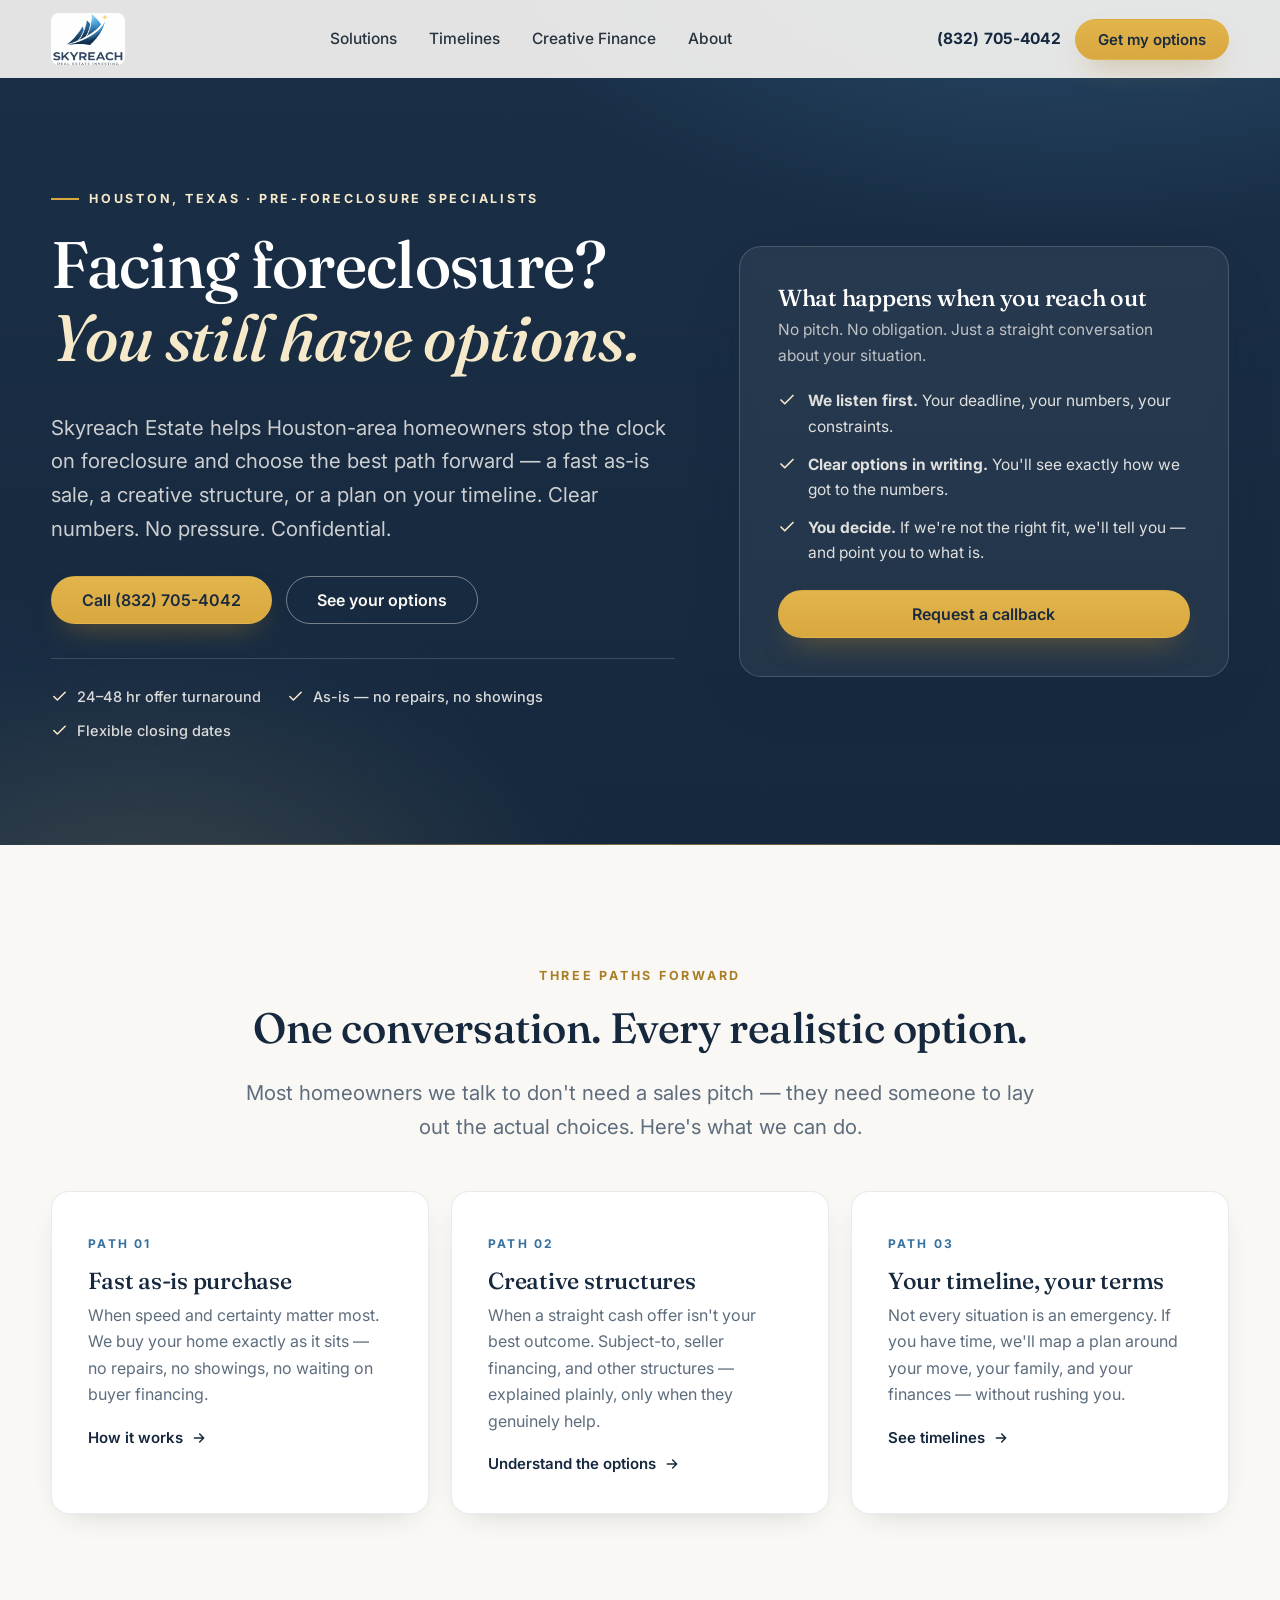
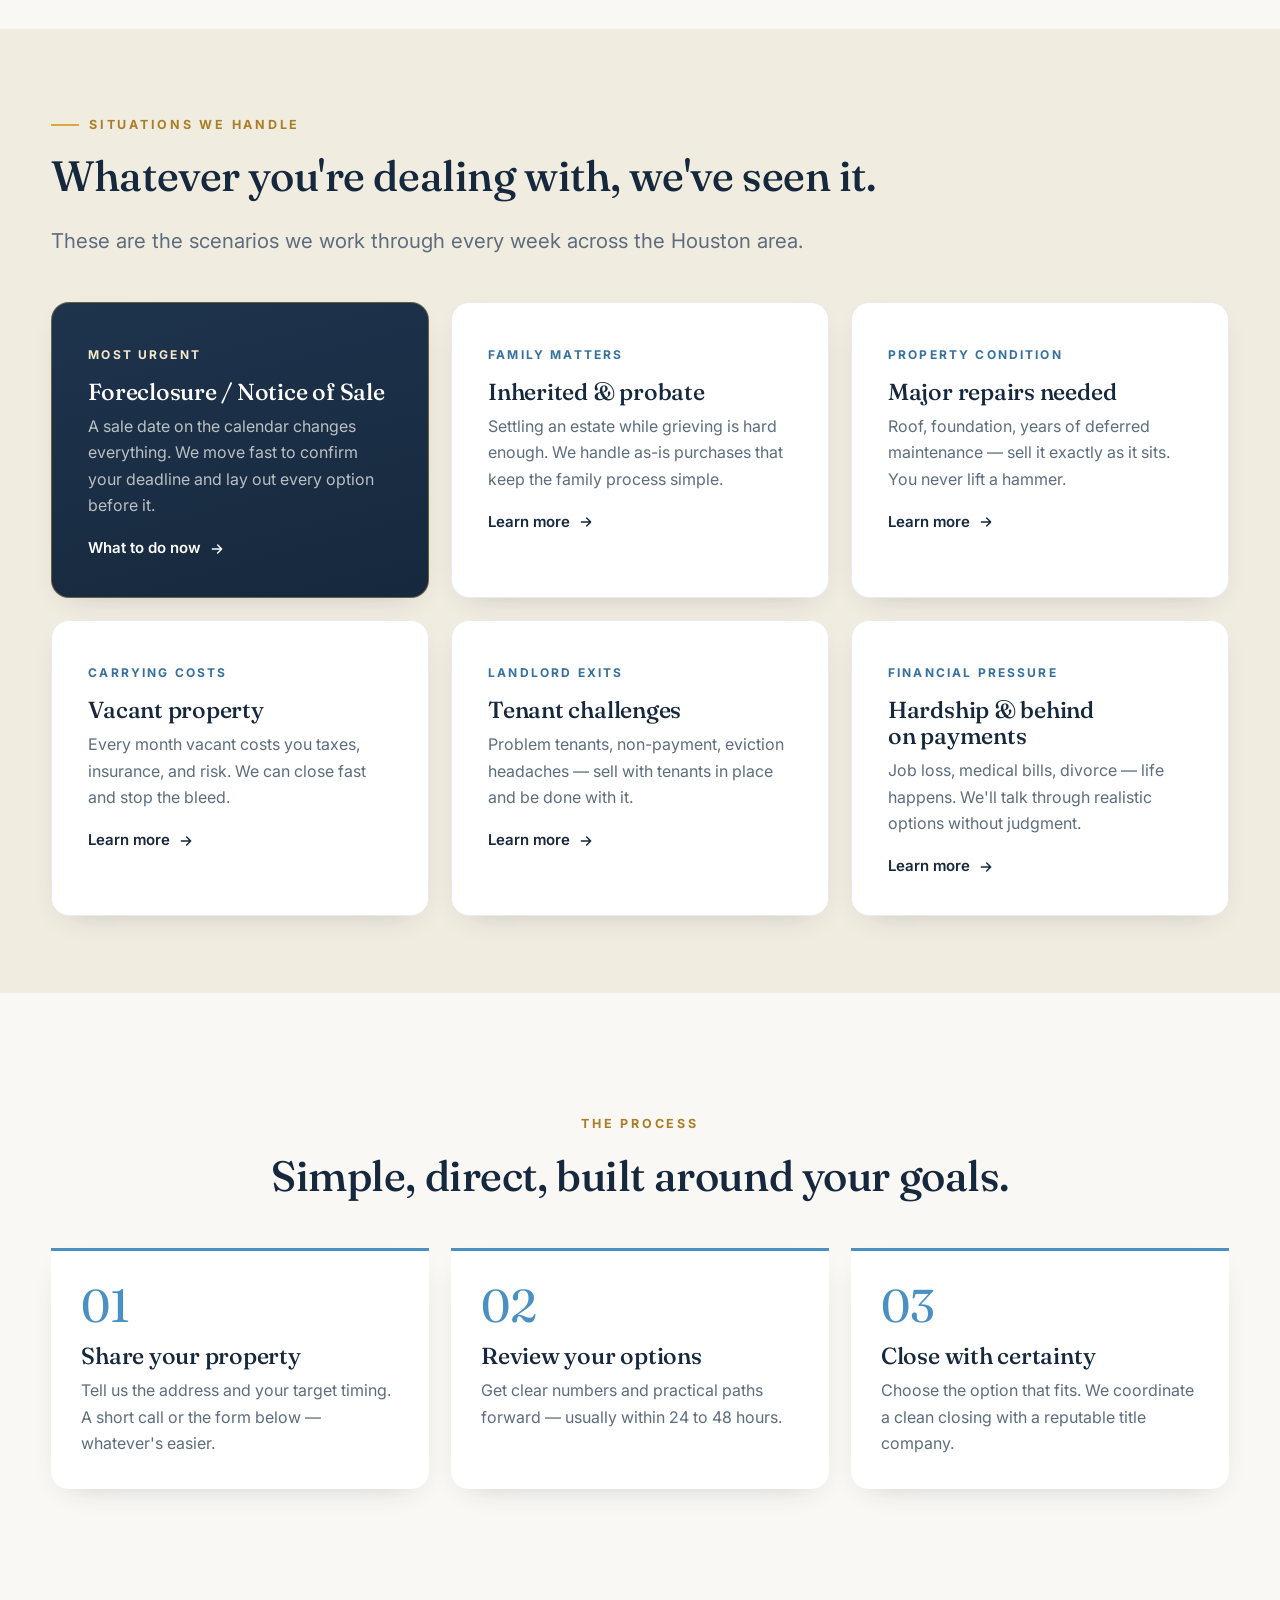
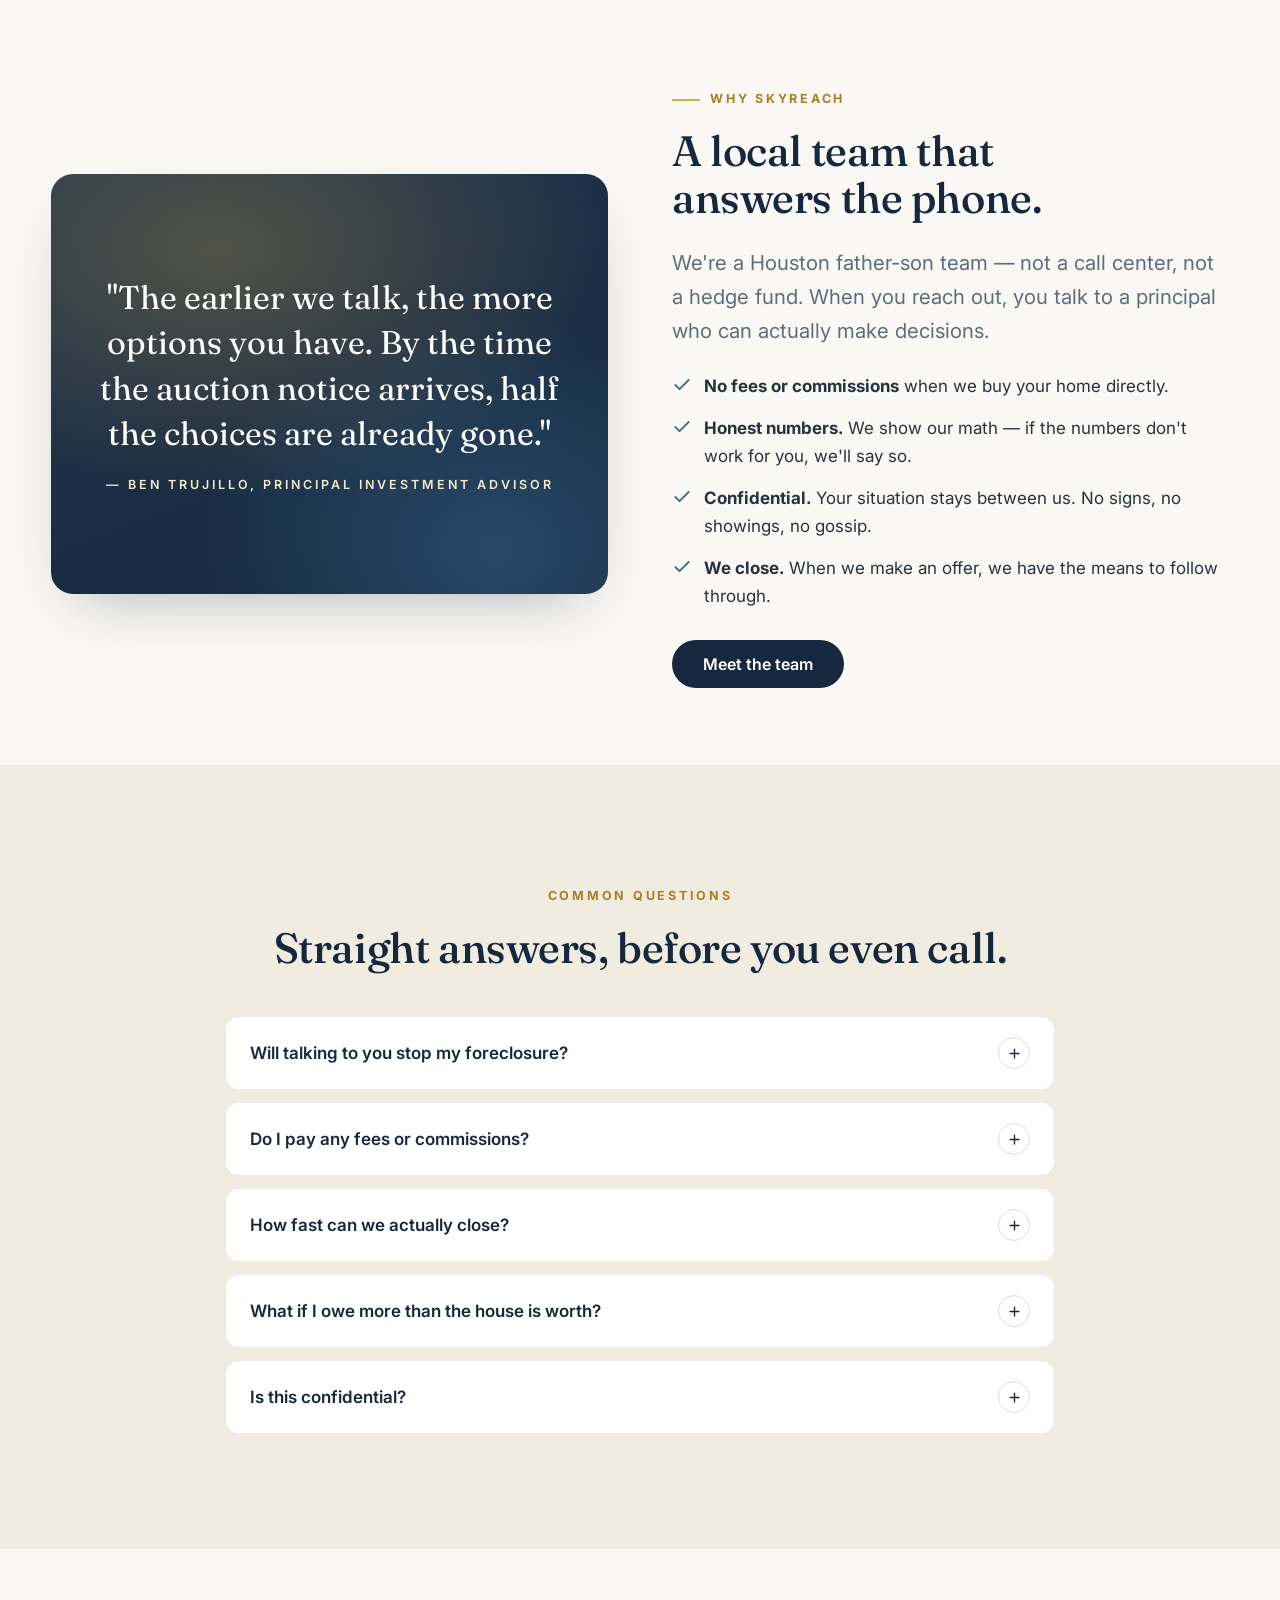
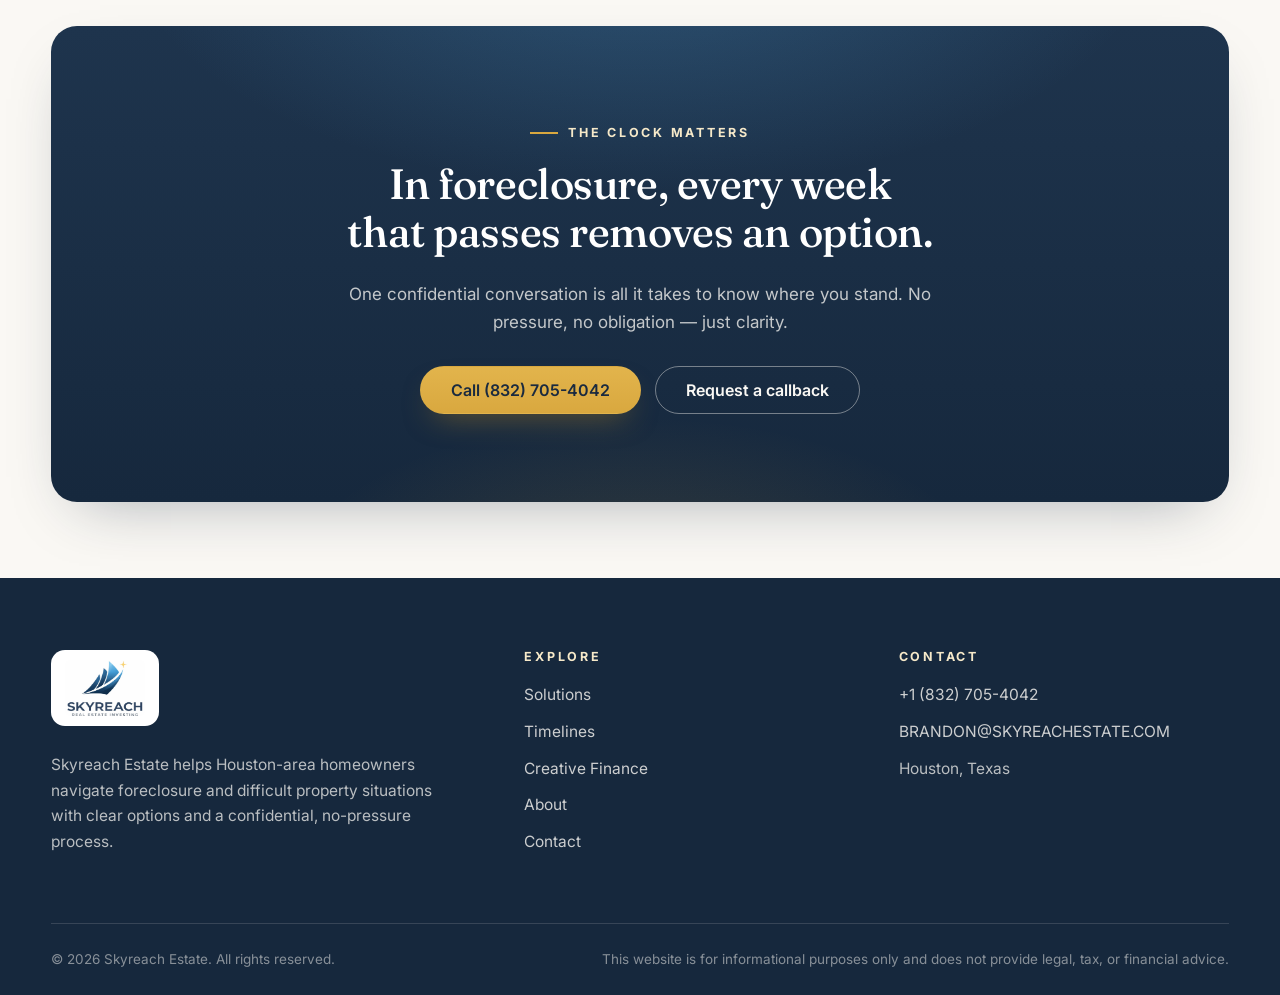
==== commit 9a5cb3f6: "Remove repairs/cleanout FAQ from homepage" ====
--- a/index.html
+++ b/index.html
@@ -215,10 +215,6 @@
             <div class="faq-a"><div class="faq-a-inner"><p>No. When we buy your home directly there are no agent commissions and no fees from us. The offer we make is the number we work from — we'll walk you through exactly how we got there.</p></div></div>
           </div>
           <div class="faq-item reveal">
-            <button class="faq-q" aria-expanded="false">Do I need to make repairs or clean out the house?<span class="faq-icon"><svg viewBox="0 0 24 24" fill="none" stroke-width="2.2" stroke-linecap="round"><path d="M12 5v14M5 12h14"/></svg></span></button>
-            <div class="faq-a"><div class="faq-a-inner"><p>No. We buy as-is — damage, clutter, tenants, code issues and all. Take what you want and leave the rest; we'll handle it after closing.</p></div></div>
-          </div>
-          <div class="faq-item reveal">
             <button class="faq-q" aria-expanded="false">How fast can we actually close?<span class="faq-icon"><svg viewBox="0 0 24 24" fill="none" stroke-width="2.2" stroke-linecap="round"><path d="M12 5v14M5 12h14"/></svg></span></button>
             <div class="faq-a"><div class="faq-a-inner"><p>Offers typically go out within 24–48 hours of seeing the property. Closing speed then depends on title work and your lender's payoff process — urgent situations can close in as little as 7–14 days. See our <a href="timelines.html">timelines page</a> for what each path looks like.</p></div></div>
           </div>
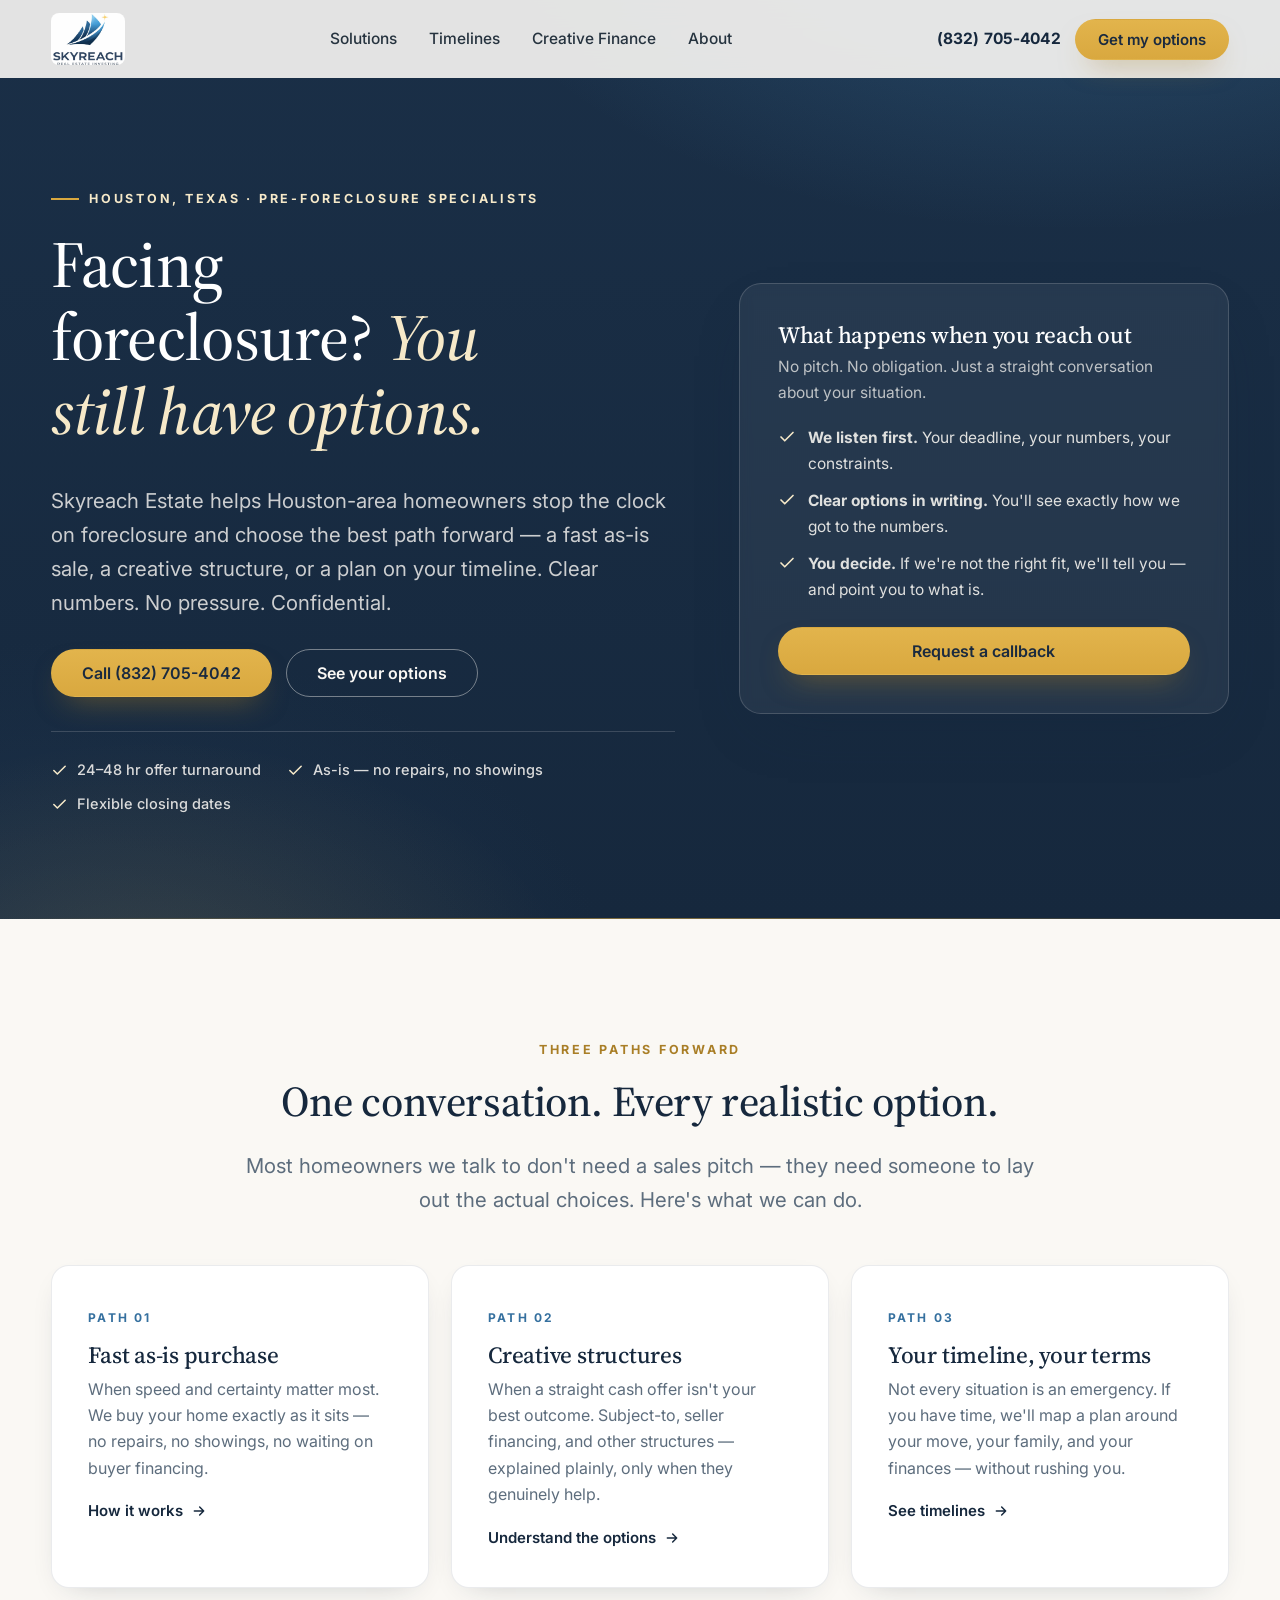
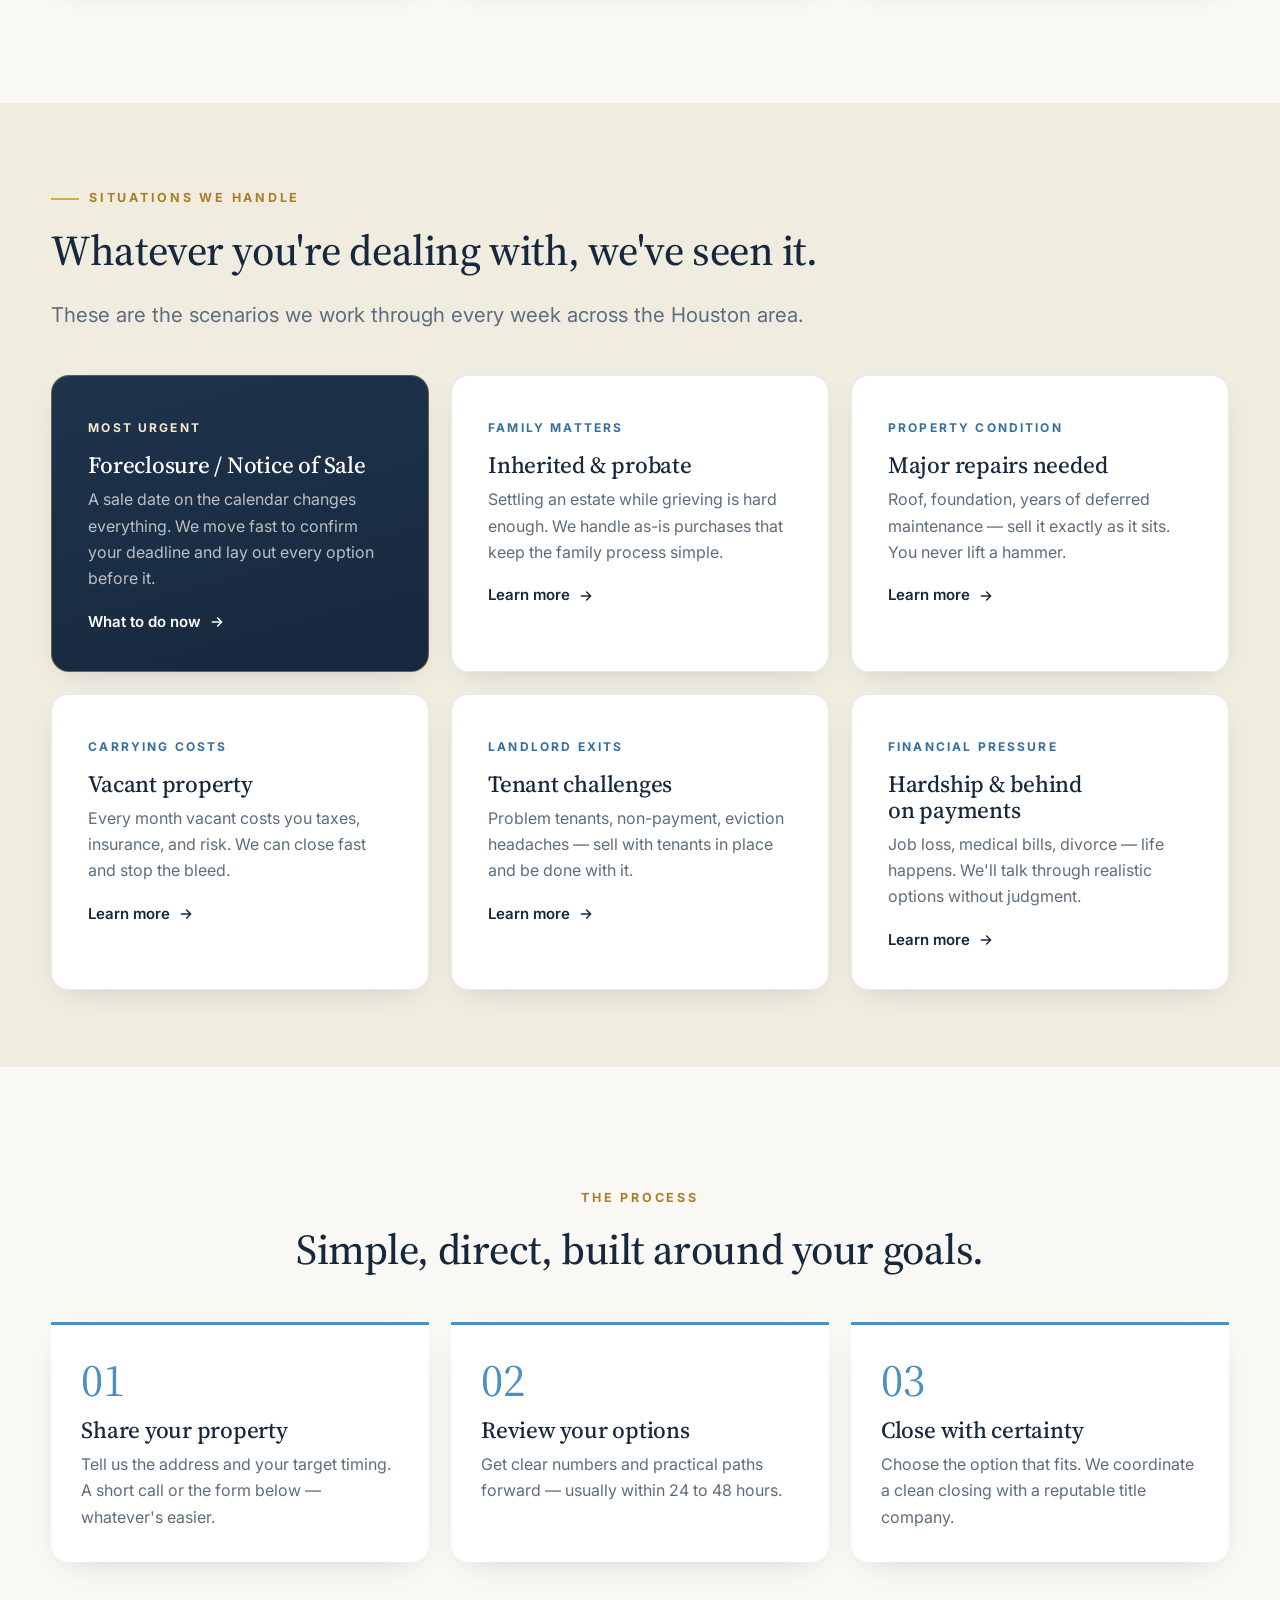
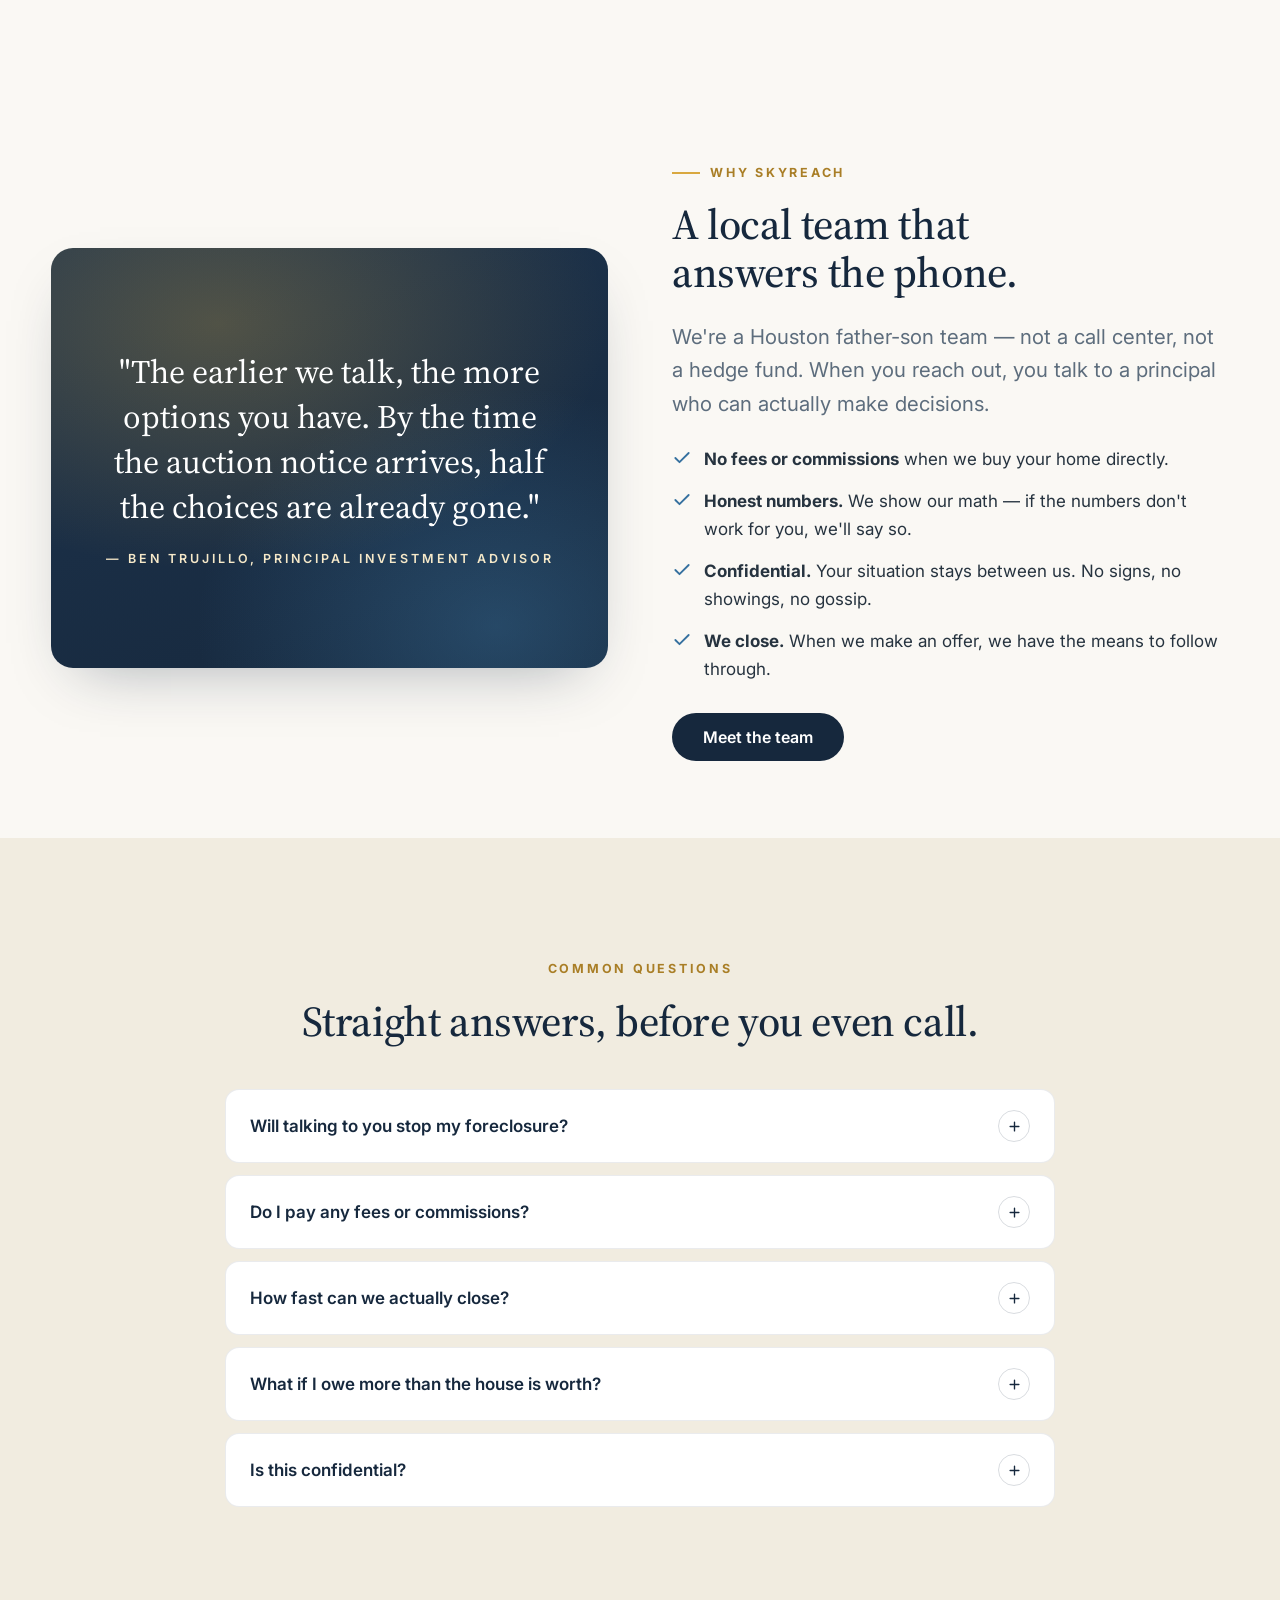
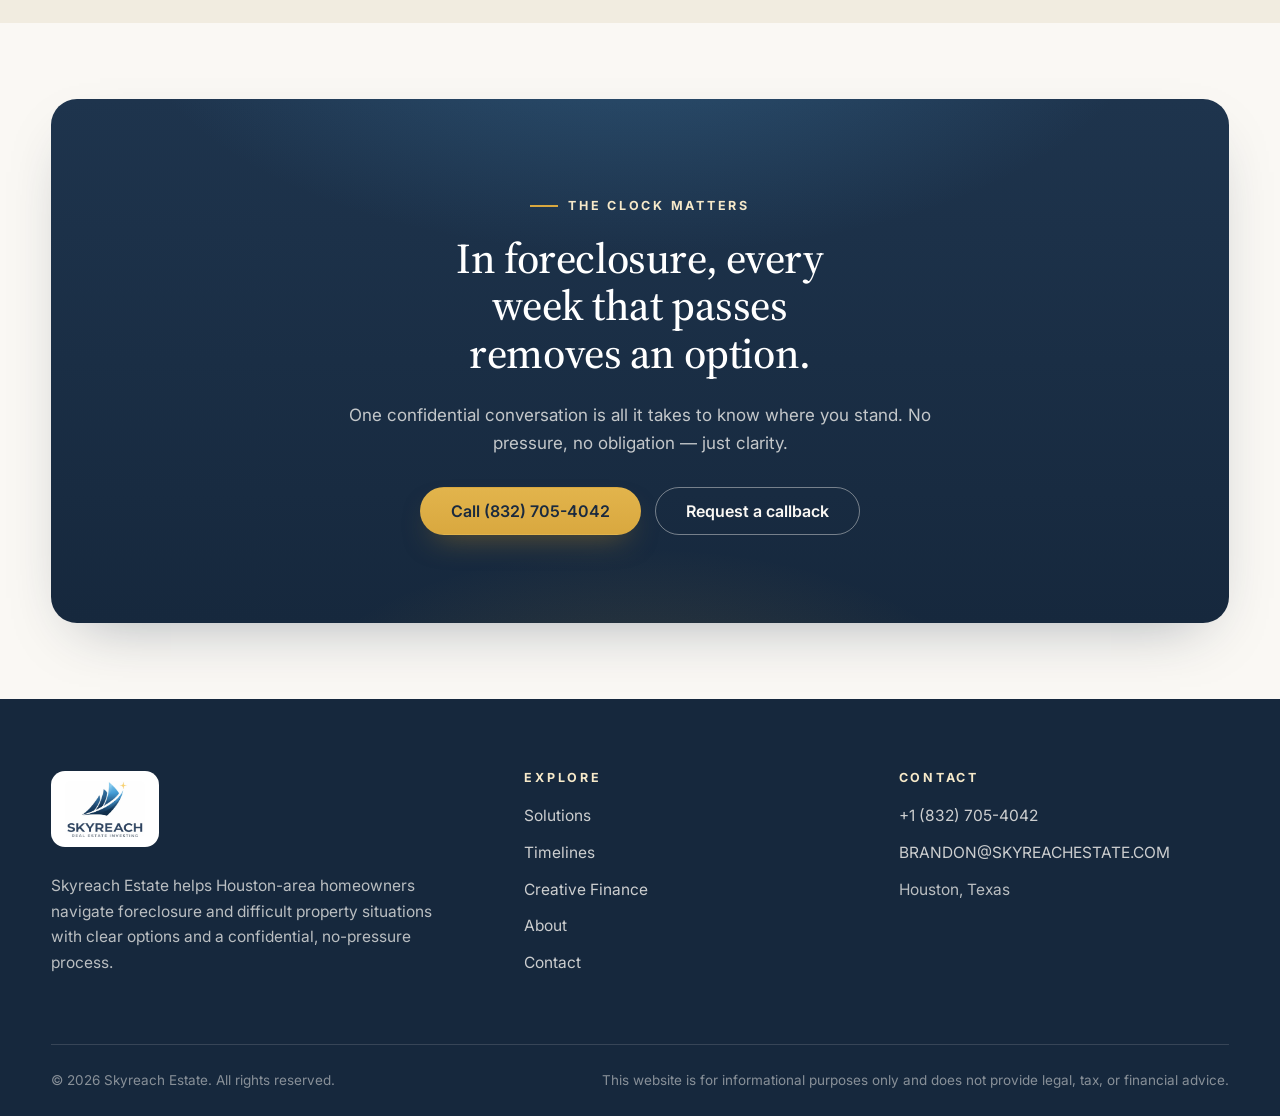
==== commit 33352998: "Swap display font Fraunces -> Source Serif 4 for conventional letterforms" ====
--- a/index.html
+++ b/index.html
@@ -8,7 +8,7 @@
   <link rel="icon" href="assets/favicon.png" type="image/png" />
   <link rel="preconnect" href="https://fonts.googleapis.com" />
   <link rel="preconnect" href="https://fonts.gstatic.com" crossorigin />
-  <link href="https://fonts.googleapis.com/css2?family=Fraunces:opsz,wght@9..144,400;9..144,500;9..144,600&family=Inter:wght@400;500;600;700&display=swap" rel="stylesheet" />
+  <link href="https://fonts.googleapis.com/css2?family=Source+Serif+4:opsz,wght@8..60,400;8..60,500;8..60,600&family=Inter:wght@400;500;600;700&display=swap" rel="stylesheet" />
   <link rel="stylesheet" href="assets/styles.css" />
 </head>
 <body>
--- a/assets/styles.css
+++ b/assets/styles.css
@@ -24,7 +24,7 @@
   --radius: 18px;
   --shadow: 0 24px 60px -28px rgba(22, 40, 61, 0.38);
   --shadow-sm: 0 10px 30px -18px rgba(22, 40, 61, 0.3);
-  --font-display: "Fraunces", Georgia, "Times New Roman", serif;
+  --font-display: "Source Serif 4", Georgia, "Times New Roman", serif;
   --font-body: "Inter", -apple-system, BlinkMacSystemFont, "Segoe UI", sans-serif;
   --nav-h: 78px;
 }
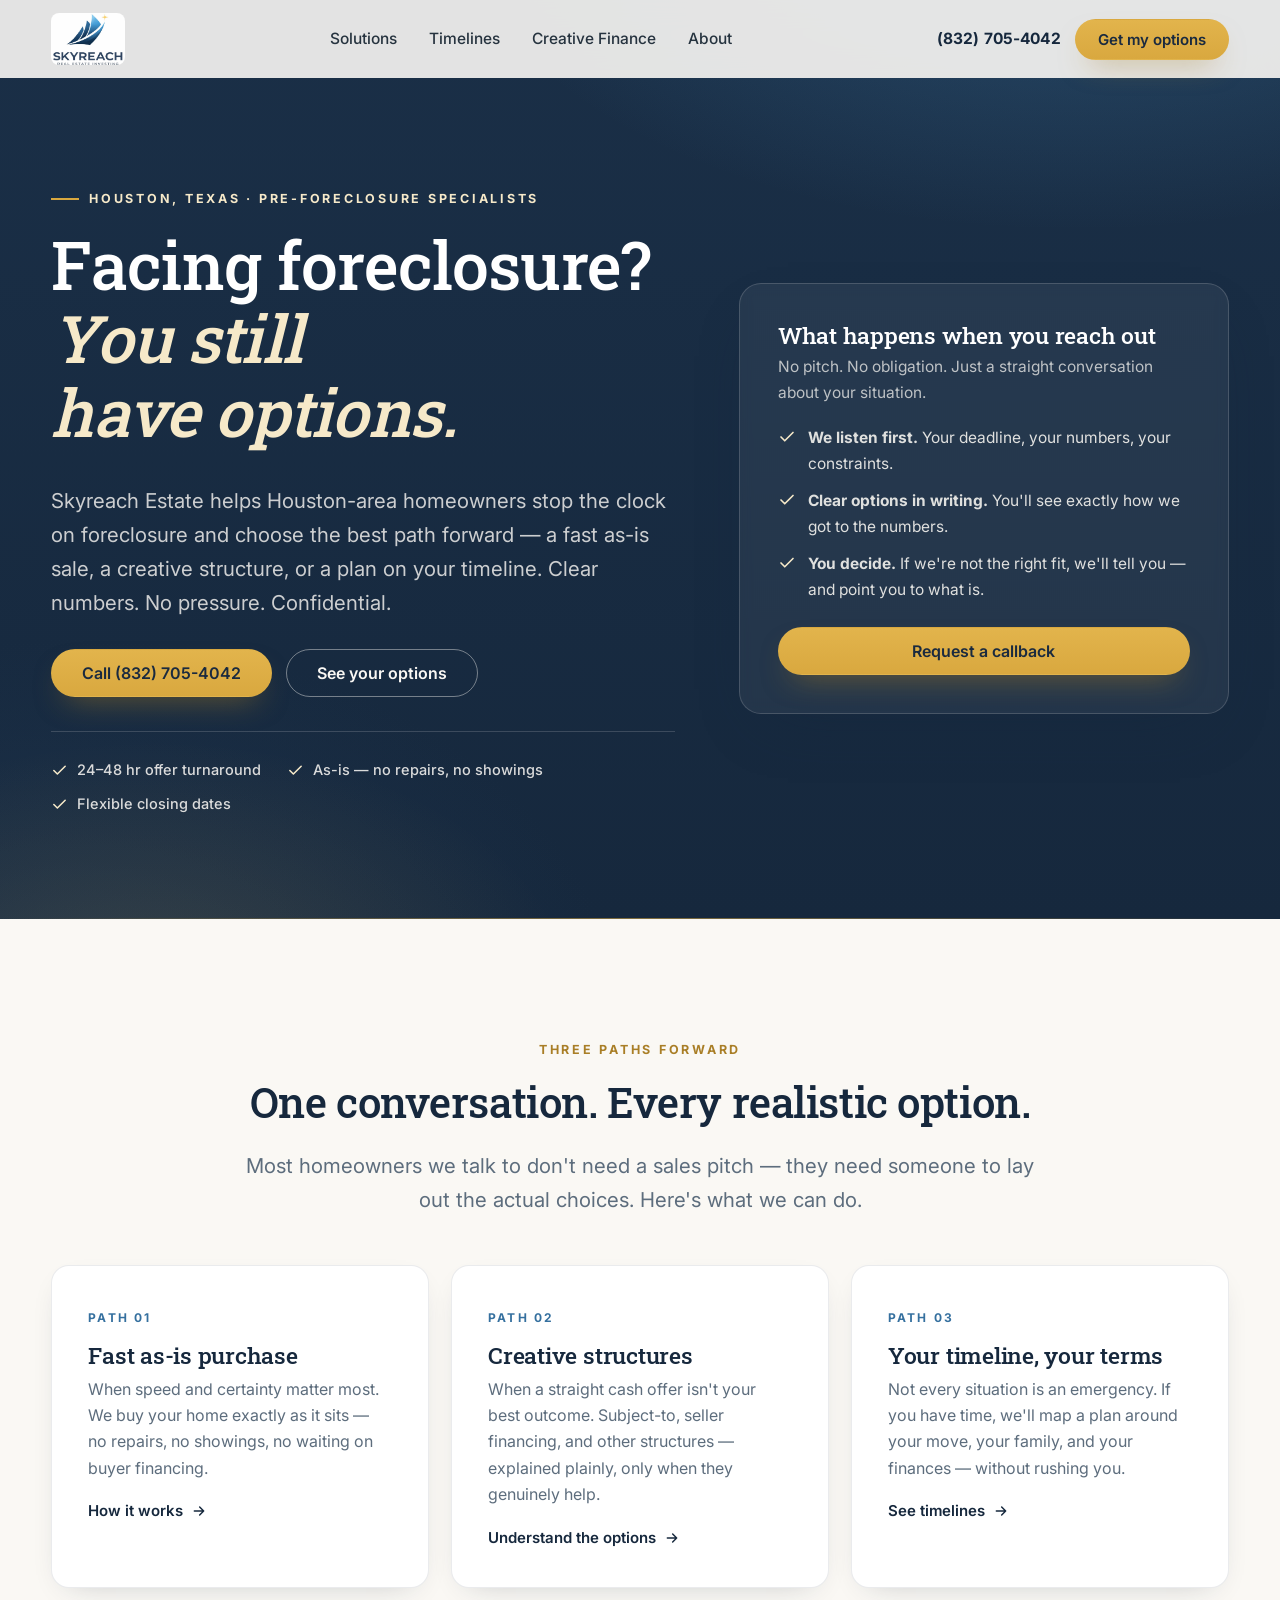
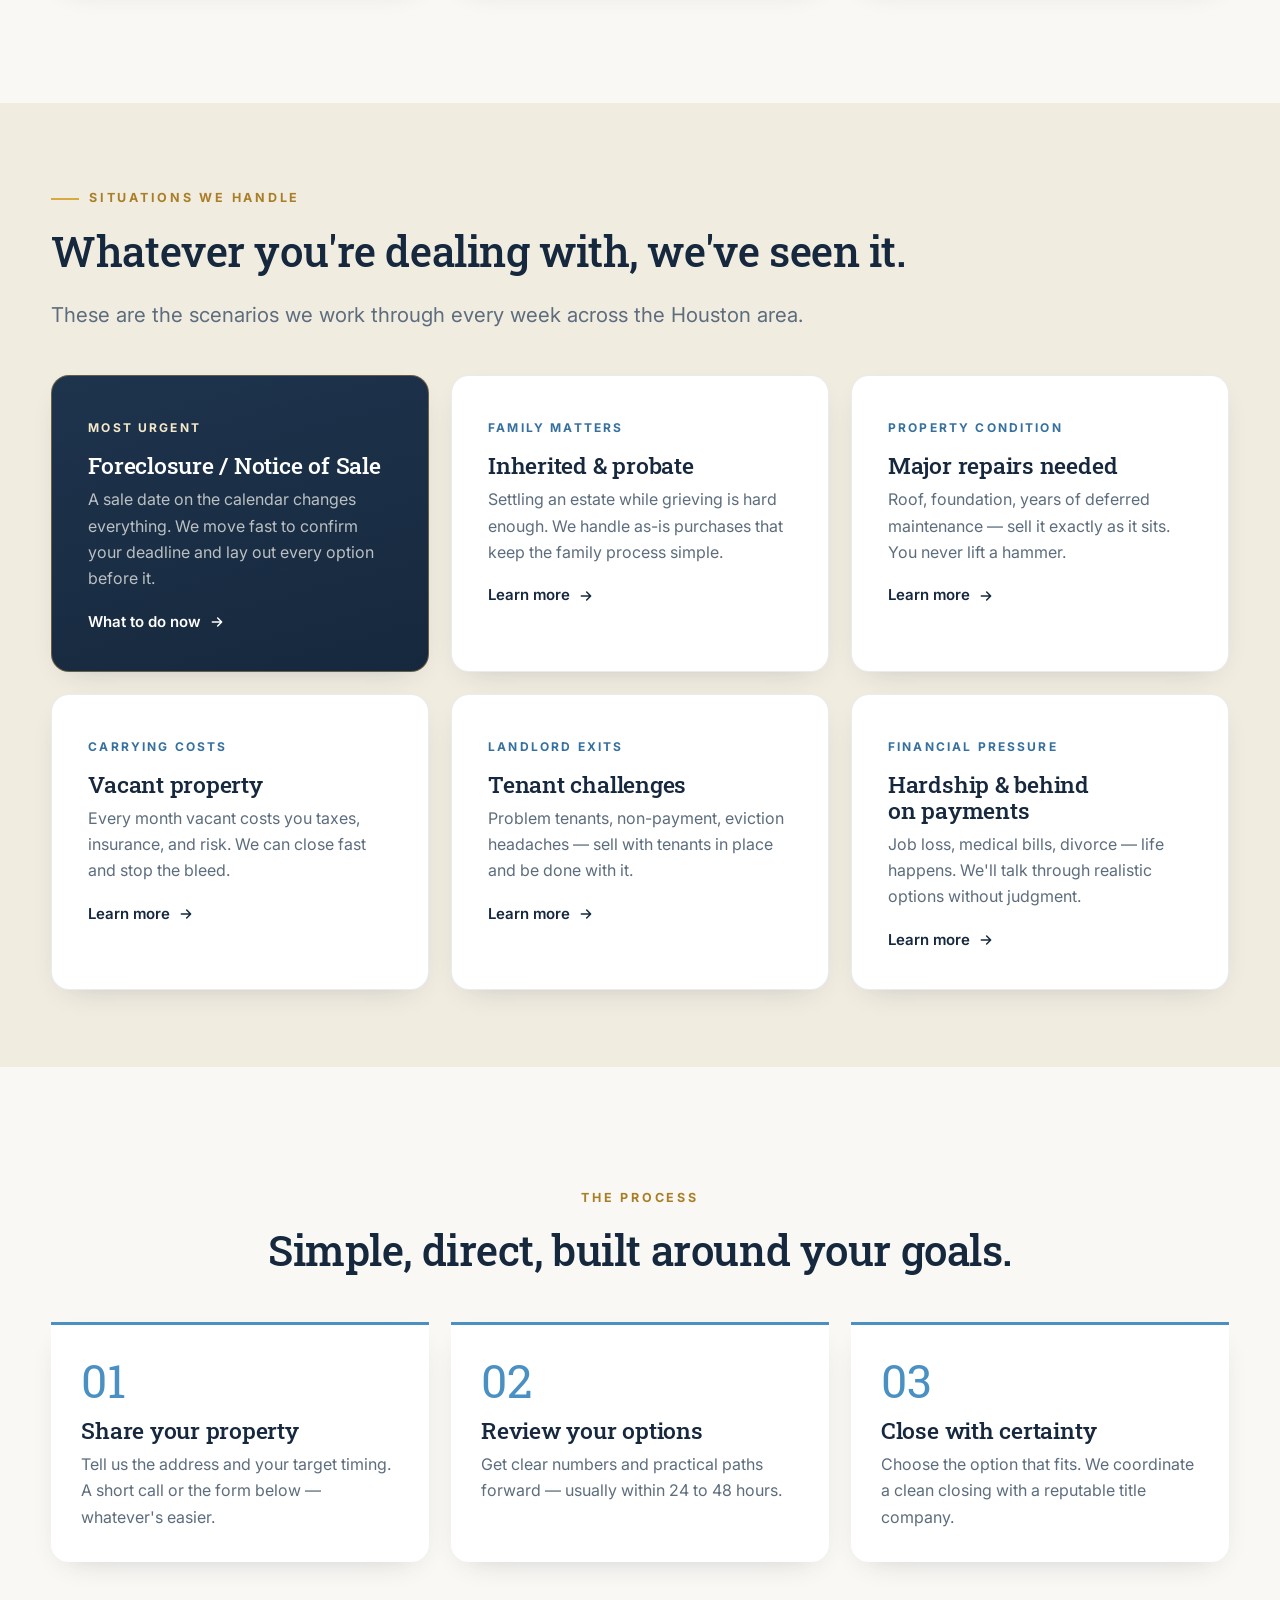
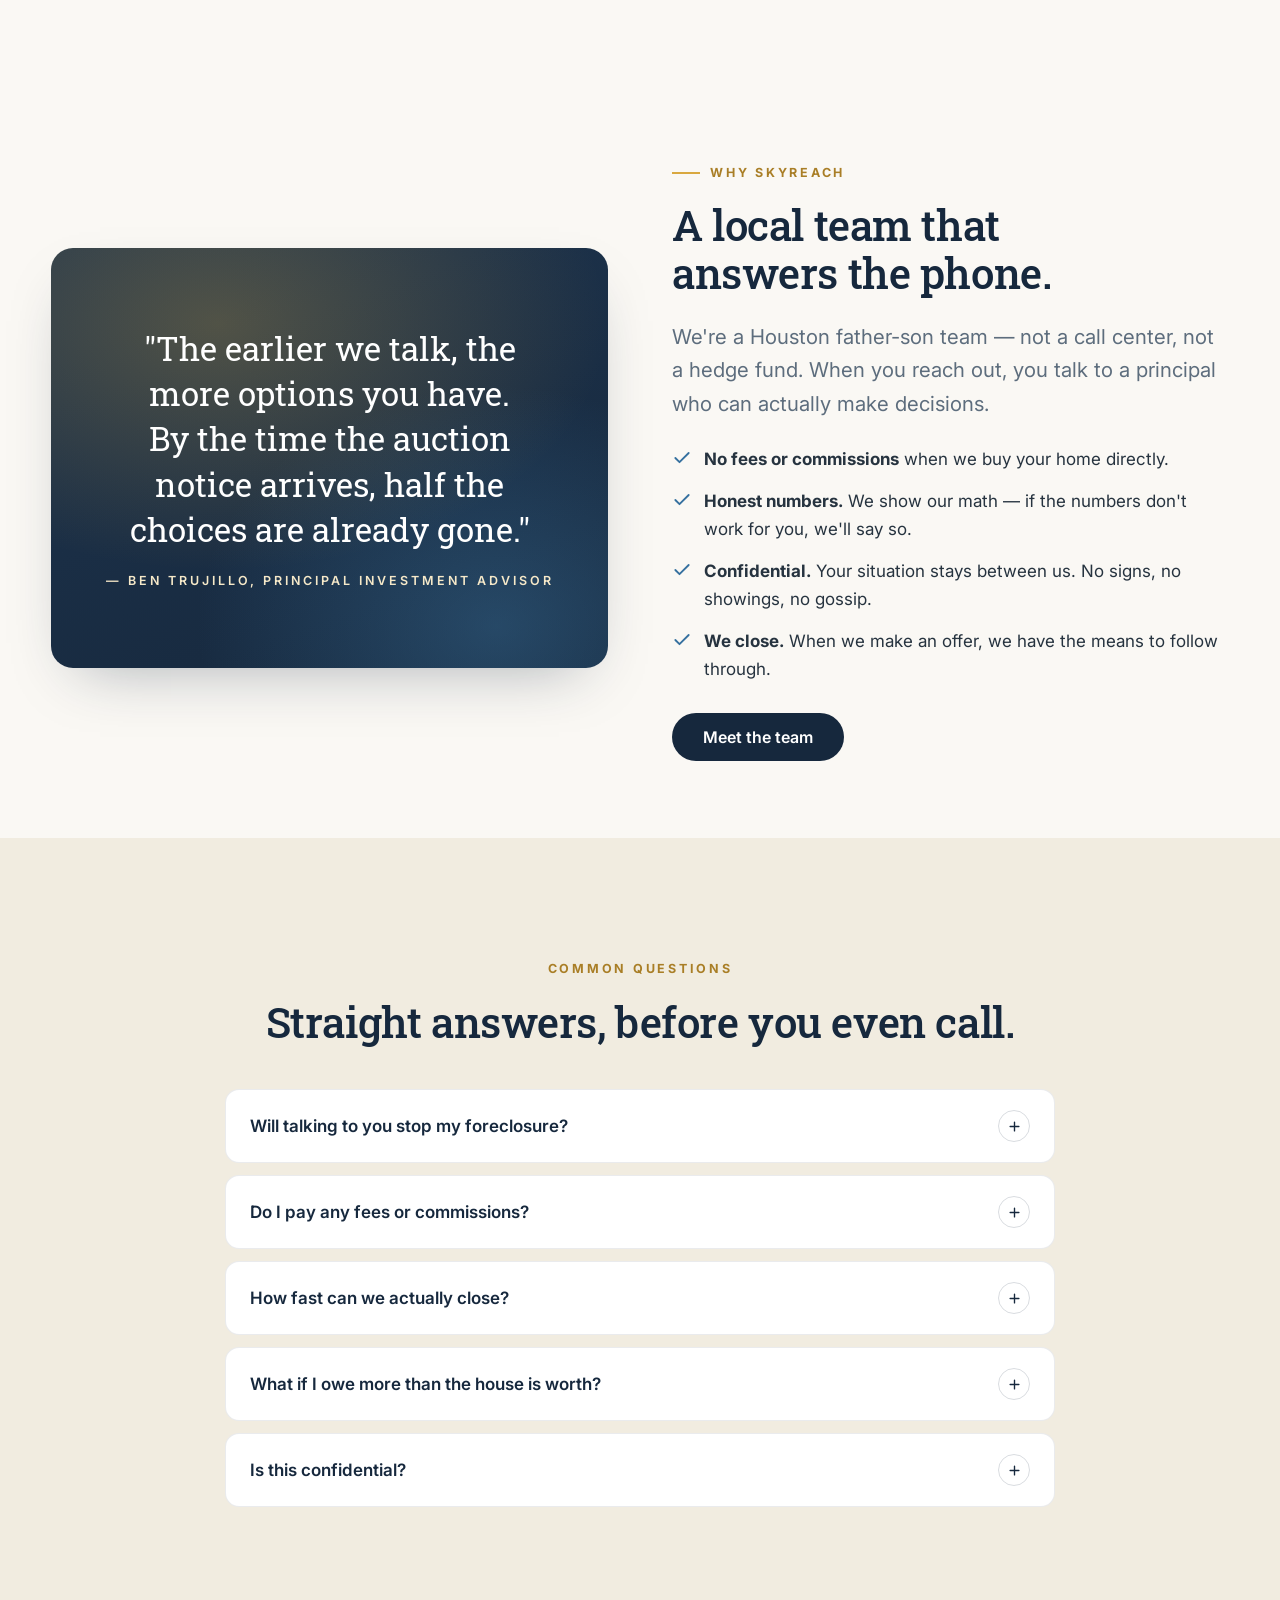
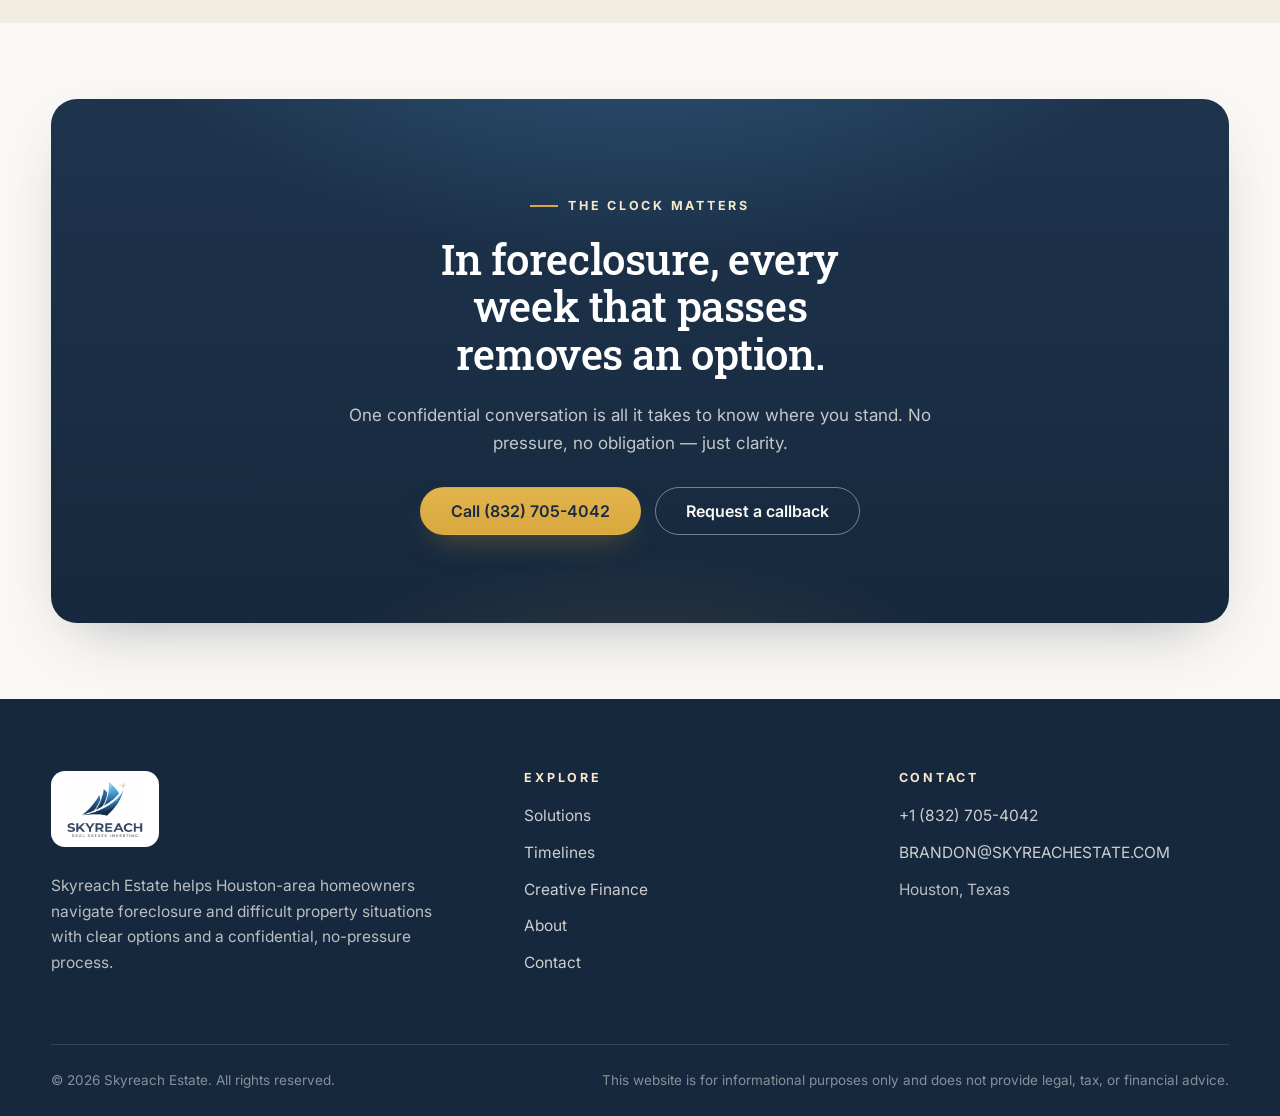
==== commit 205e6a77: "Swap display font to Roboto Slab (straight f)" ====
--- a/index.html
+++ b/index.html
@@ -8,7 +8,7 @@
   <link rel="icon" href="assets/favicon.png" type="image/png" />
   <link rel="preconnect" href="https://fonts.googleapis.com" />
   <link rel="preconnect" href="https://fonts.gstatic.com" crossorigin />
-  <link href="https://fonts.googleapis.com/css2?family=Source+Serif+4:opsz,wght@8..60,400;8..60,500;8..60,600&family=Inter:wght@400;500;600;700&display=swap" rel="stylesheet" />
+  <link href="https://fonts.googleapis.com/css2?family=Roboto+Slab:wght@400;500;600&family=Inter:wght@400;500;600;700&display=swap" rel="stylesheet" />
   <link rel="stylesheet" href="assets/styles.css" />
 </head>
 <body>
--- a/assets/styles.css
+++ b/assets/styles.css
@@ -24,7 +24,7 @@
   --radius: 18px;
   --shadow: 0 24px 60px -28px rgba(22, 40, 61, 0.38);
   --shadow-sm: 0 10px 30px -18px rgba(22, 40, 61, 0.3);
-  --font-display: "Source Serif 4", Georgia, "Times New Roman", serif;
+  --font-display: "Roboto Slab", Georgia, "Times New Roman", serif;
   --font-body: "Inter", -apple-system, BlinkMacSystemFont, "Segoe UI", sans-serif;
   --nav-h: 78px;
 }
